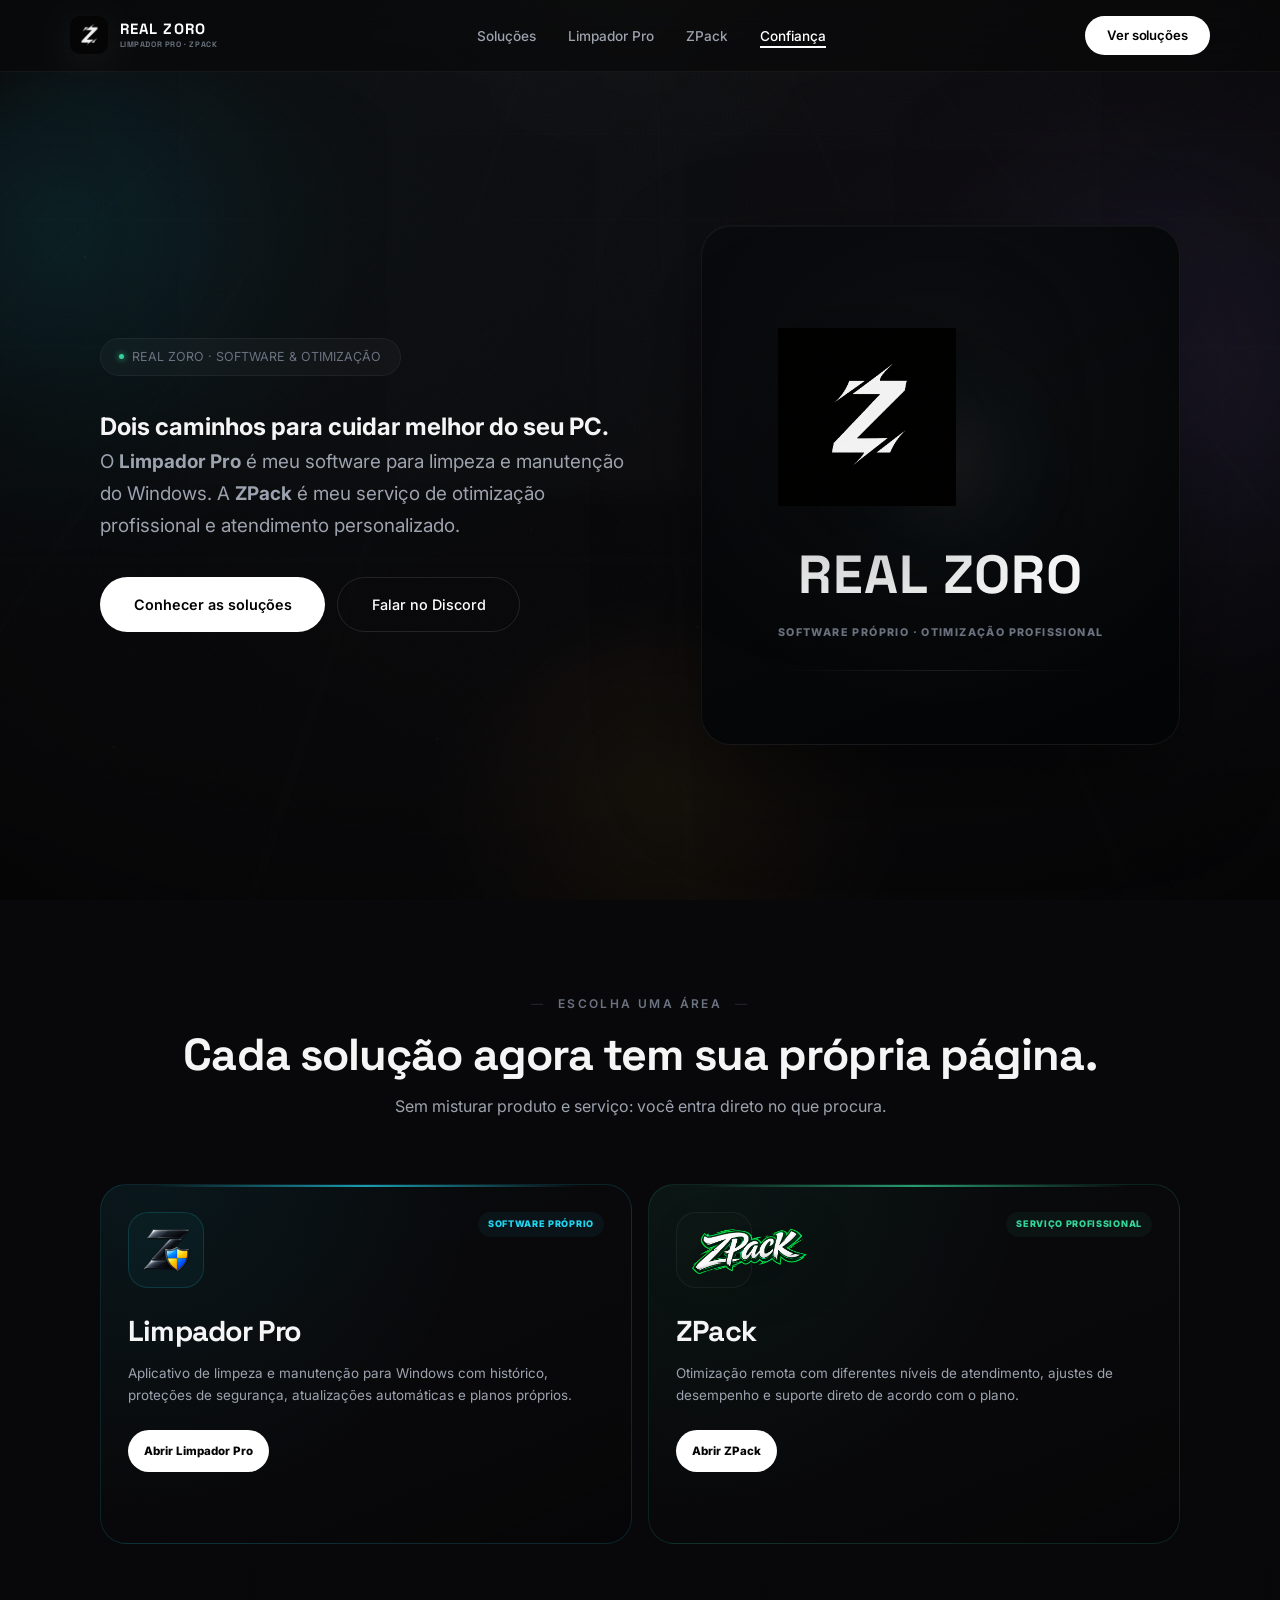
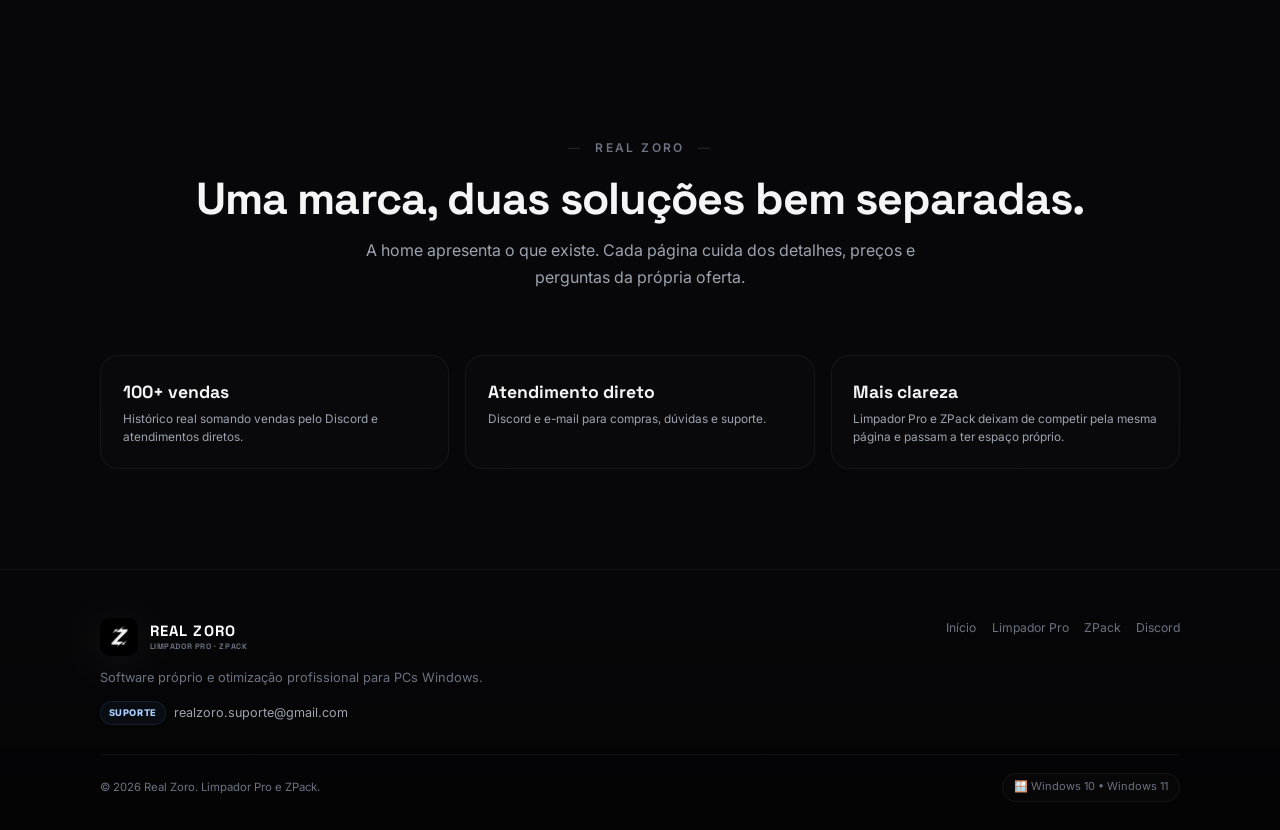
==== index.html @ 4d69dc72 "Add files via upload" ====
<!DOCTYPE html><html lang="pt-BR"><head>
<meta charset="UTF-8"><meta name="viewport" content="width=device-width,initial-scale=1.0">
<title>Real Zoro — Limpador Pro e ZPack</title>
<meta name="description" content="Real Zoro: software próprio com o Limpador Pro e otimização profissional com a ZPack.">
<meta name="theme-color" content="#080808"><meta name="color-scheme" content="dark">
<meta property="og:title" content="Real Zoro — Limpador Pro e ZPack"><meta property="og:description" content="Real Zoro: software próprio com o Limpador Pro e otimização profissional com a ZPack."><meta property="og:type" content="website"><meta property="og:locale" content="pt_BR"><meta property="og:site_name" content="Real Zoro"><meta property="og:image" content="assets/LogoZ.png">
<meta name="twitter:card" content="summary_large_image"><meta name="twitter:title" content="Real Zoro — Limpador Pro e ZPack"><meta name="twitter:description" content="Real Zoro: software próprio com o Limpador Pro e otimização profissional com a ZPack."><meta name="twitter:image" content="assets/LogoZ.png">
<meta name="robots" content="index,follow,max-image-preview:large"><link rel="icon" href="assets/LogoZ.png" type="image/png">
<link rel="preconnect" href="https://fonts.googleapis.com"><link rel="preconnect" href="https://fonts.gstatic.com" crossorigin><link rel="stylesheet" href="https://fonts.googleapis.com/css2?family=Inter:wght@400;500;600;700;800&family=Space+Grotesk:wght@500;600;700&display=swap">
<link rel="stylesheet" href="assets/style.css">
<script type="application/ld+json">{"@context": "https://schema.org", "@type": "WebSite", "name": "Real Zoro", "description": "Site oficial do Real Zoro com Limpador Pro e ZPack.", "inLanguage": "pt-BR"}</script>
</head><body><canvas id="particles" aria-hidden="true"></canvas><div class="site-bg" aria-hidden="true"><div class="bg-orb orb-1"></div><div class="bg-orb orb-2"></div><div class="bg-orb orb-3"></div><div class="bg-grid"></div><div class="bg-beam"></div><div class="bg-noise"></div><div class="bg-vignette"></div></div><nav class="nav" aria-label="Navegação principal"><div class="nav-inner"><a href="#inicio" class="logo realzoro-logo" aria-label="Real Zoro"><img src="assets/LogoZ.png" alt="" class="brand-logo-small" width="38" height="38"><span class="realzoro-name"><strong>REAL ZORO</strong><small>Limpador Pro · ZPack</small></span></a><ul class="nav-links" id="navLinks"><li><a href="#solucoes">Soluções</a></li><li><a href="limpador-pro/">Limpador Pro</a></li><li><a href="zpack/">ZPack</a></li><li><a href="#confianca">Confiança</a></li></ul><a href="#solucoes" class="nav-cta">Ver soluções</a><button class="mobile-toggle" id="mobileToggle" type="button" aria-expanded="false" aria-controls="navLinks" aria-label="Abrir menu">☰</button></div></nav><main class="page-main">
<section id="inicio" class="home-hero"><div class="wrap" style="width:100%"><div class="home-hero-grid"><div><div class="hero-pill"><span class="dot"></span>REAL ZORO · SOFTWARE & OTIMIZAÇÃO</div><h1>Dois caminhos para cuidar melhor do seu <span>PC.</span></h1><p class="hero-lead">O <strong>Limpador Pro</strong> é meu software para limpeza e manutenção do Windows. A <strong>ZPack</strong> é meu serviço de otimização profissional e atendimento personalizado.</p><div class="hero-actions"><a href="#solucoes" class="btn-main">Conhecer as soluções</a><a href="https://discord.gg/urYvqz3s69" target="_blank" rel="noopener noreferrer" class="btn-ghost">Falar no Discord</a></div></div><div class="home-brand-visual"><div><img src="assets/LogoZ.png" alt="Logo oficial Real Zoro" class="home-brand-logo"><div class="home-brand-name">REAL ZORO</div><div class="home-brand-sub">Software próprio · otimização profissional</div></div></div></div></div></section>
<section id="solucoes" class="home-solutions"><div class="wrap"><div class="sec-head reveal"><span class="sec-label">Escolha uma área</span><h2 class="sec-title">Cada solução agora tem sua própria página.</h2><p class="sec-desc">Sem misturar produto e serviço: você entra direto no que procura.</p></div><div class="home-solutions-grid"><article class="home-solution reveal d1"><div class="home-solution-head"><div class="home-solution-icon"><img src="assets/LimpadorIcon.png" alt="Ícone do Limpador Pro"></div><span class="solution-badge">Software próprio</span></div><h2>Limpador Pro</h2><p>Aplicativo de limpeza e manutenção para Windows com histórico, proteções de segurança, atualizações automáticas e planos próprios.</p><div class="solution-actions"><a class="solution-link" href="limpador-pro/">Abrir Limpador Pro</a></div></article><article class="home-solution zpack reveal d2"><div class="home-solution-head"><div class="home-solution-icon"><img src="assets/ZPackLogo.png" alt="Logo ZPack" class="home-solution-logo"></div><span class="solution-badge">Serviço profissional</span></div><h2>ZPack</h2><p>Otimização remota com diferentes níveis de atendimento, ajustes de desempenho e suporte direto de acordo com o plano.</p><div class="solution-actions"><a class="solution-link" href="zpack/">Abrir ZPack</a></div></article></div></div></section>
<section id="confianca" class="home-trust"><div class="wrap"><div class="sec-head reveal"><span class="sec-label">Real Zoro</span><h2 class="sec-title">Uma marca, duas soluções bem separadas.</h2><p class="sec-desc">A home apresenta o que existe. Cada página cuida dos detalhes, preços e perguntas da própria oferta.</p></div><div class="home-trust-grid"><article class="home-trust-card reveal d1"><strong>100+ vendas</strong><p>Histórico real somando vendas pelo Discord e atendimentos diretos.</p></article><article class="home-trust-card reveal d2"><strong>Atendimento direto</strong><p>Discord e e-mail para compras, dúvidas e suporte.</p></article><article class="home-trust-card reveal d3"><strong>Mais clareza</strong><p>Limpador Pro e ZPack deixam de competir pela mesma página e passam a ter espaço próprio.</p></article></div></div></section>
</main><footer class="footer page-footer"><div class="foot-inner"><div class="foot-brand"><a href="#inicio" class="logo realzoro-logo"><img src="assets/LogoZ.png" alt="" class="brand-logo-small" width="38" height="38"><span class="realzoro-name"><strong>REAL ZORO</strong><small>Limpador Pro · ZPack</small></span></a><p>Software próprio e otimização profissional para PCs Windows.</p><a href="mailto:realzoro.suporte@gmail.com" class="foot-email"><span class="foot-email-label">Suporte</span><span>realzoro.suporte@gmail.com</span></a></div><nav class="foot-nav" aria-label="Links do rodapé"><a href="#inicio">Início</a><a href="limpador-pro/">Limpador Pro</a><a href="zpack/">ZPack</a><a href="https://discord.gg/urYvqz3s69" target="_blank" rel="noopener noreferrer">Discord</a></nav></div><div class="foot-bottom"><p>© 2026 Real Zoro. Limpador Pro e ZPack.</p><span class="os-tag">🪟 Windows 10 • Windows 11</span></div></footer><div class="mobile-buybar page-cta"><div class="mobile-buybar-copy"><strong>REAL ZORO</strong><span>Limpador Pro ou ZPack</span></div><a href="#solucoes">Ver soluções</a></div><div class="lightbox" id="lightbox" role="dialog" aria-modal="true" aria-label="Visualização ampliada da imagem"><div class="lightbox-inner"><button class="lightbox-close" id="lightboxClose" type="button" aria-label="Fechar imagem ampliada">×</button><img id="lightboxImage" alt=""></div></div><script src="assets/script.js"></script></body></html>
---- assets/style.css ----
:root {
            --bg:#080808;
            --bg-elevated:#0d0d0d;
            --bg-card:rgba(255,255,255,.015);
            --text:#f5f5f5;
            --text-secondary:#9ca3af;
            --text-muted:#6b7280;
            --border:rgba(255,255,255,.05);
            --border-hover:rgba(255,255,255,.11);
            --white:#fff;
            --black:#000;

            --cyan:#22d3ee; --cyan-rgb:34,211,238; --cyan-glow:rgba(34,211,238,.08);
            --violet:#a78bfa; --violet-rgb:167,139,250; --violet-glow:rgba(167,139,250,.08);
            --amber:#fbbf24; --amber-rgb:251,191,36; --amber-glow:rgba(251,191,36,.08);
            --rose:#fb7185; --rose-rgb:251,113,133; --rose-glow:rgba(251,113,133,.08);
            --emerald:#34d399; --emerald-rgb:52,211,153; --emerald-glow:rgba(52,211,153,.08);
            --blue:#60a5fa; --blue-rgb:96,165,250; --blue-glow:rgba(96,165,250,.08);
            --orange:#fb923c; --orange-rgb:251,146,60; --orange-glow:rgba(251,146,60,.08);
            --teal:#2dd4bf; --teal-rgb:45,212,191; --teal-glow:rgba(45,212,191,.08);

            --radius-sm:14px;
            --radius-md:20px;
            --radius-lg:28px;
            --ease:cubic-bezier(.22,1,.36,1);
            --ease-bounce:cubic-bezier(.34,1.56,.64,1);
        }

        *{margin:0;padding:0;box-sizing:border-box}
        html{scroll-behavior:smooth;scroll-padding-top:90px}
        body{
            font-family:'Inter',-apple-system,BlinkMacSystemFont,'Segoe UI',sans-serif;
            background:
                radial-gradient(1000px 620px at 8% 8%,rgba(34,211,238,.032),transparent 72%),
                radial-gradient(900px 620px at 93% 14%,rgba(167,139,250,.034),transparent 74%),
                linear-gradient(180deg,#09090b 0%,#070709 100%);
            color:var(--text);
            overflow-x:hidden;
            line-height:1.6;
            -webkit-font-smoothing:antialiased;
            -moz-osx-font-smoothing:grayscale;
        }

        a{color:inherit}
        img{max-width:100%}
        button,a{-webkit-tap-highlight-color:transparent}
        ::selection{background:rgba(167,139,250,.25);color:#fff}
        :focus-visible{outline:2px solid var(--cyan);outline-offset:3px}


        .site-bg{
            position:fixed;inset:0;z-index:0;pointer-events:none;
            overflow:hidden;
        }
        .site-bg::before{
            content:'';
            position:absolute;inset:0;
            background:
                radial-gradient(60% 80% at 50% 0%,rgba(255,255,255,.015),transparent 62%),
                linear-gradient(180deg,rgba(255,255,255,.012),transparent 18%,transparent 82%,rgba(0,0,0,.18));
            opacity:.9;
        }
        .bg-orb{
            position:absolute;border-radius:50%;
            filter:blur(22px);
            opacity:.55;
            will-change:transform,opacity;
        }
        .bg-orb.orb-1{
            width:520px;height:520px;left:-120px;top:6vh;
            background:radial-gradient(circle at 35% 35%,rgba(34,211,238,.18),rgba(34,211,238,.05) 42%,transparent 70%);
            animation:bgFloatOne 18s ease-in-out infinite alternate;
        }
        .bg-orb.orb-2{
            width:620px;height:620px;right:-180px;top:8vh;
            background:radial-gradient(circle at 52% 48%,rgba(167,139,250,.19),rgba(167,139,250,.05) 44%,transparent 72%);
            animation:bgFloatTwo 22s ease-in-out infinite alternate;
        }
        .bg-orb.orb-3{
            width:460px;height:460px;left:34%;bottom:-180px;
            background:radial-gradient(circle at 50% 40%,rgba(251,191,36,.12),rgba(251,146,60,.045) 45%,transparent 70%);
            animation:bgFloatThree 24s ease-in-out infinite alternate;
        }
        .bg-grid{
            position:absolute;inset:0;
            background:
                linear-gradient(rgba(255,255,255,.024) 1px, transparent 1px),
                linear-gradient(90deg, rgba(255,255,255,.024) 1px, transparent 1px);
            background-size:72px 72px;
            mask-image:radial-gradient(circle at 50% 28%,rgba(0,0,0,.85),transparent 82%);
            -webkit-mask-image:radial-gradient(circle at 50% 28%,rgba(0,0,0,.85),transparent 82%);
            opacity:.14;
            transform:perspective(900px) rotateX(72deg) scale(1.5) translateY(-10%);
            transform-origin:top center;
        }
        .bg-beam{
            position:absolute;inset:-10% -15% auto;
            height:65vh;
            background:
                radial-gradient(45% 65% at 50% 0%,rgba(255,255,255,.022),transparent 68%),
                linear-gradient(90deg,transparent,rgba(255,255,255,.03),transparent);
            opacity:.55;
            filter:blur(10px);
            animation:bgBeamShift 18s ease-in-out infinite alternate;
        }
        .bg-noise{
            position:absolute;inset:0;opacity:.045;
            background-image:url("data:image/svg+xml,%3Csvg xmlns='http://www.w3.org/2000/svg' width='140' height='140' viewBox='0 0 140 140'%3E%3Cfilter id='n'%3E%3CfeTurbulence type='fractalNoise' baseFrequency='.85' numOctaves='2' stitchTiles='stitch'/%3E%3C/filter%3E%3Crect width='140' height='140' filter='url(%23n)' opacity='.65'/%3E%3C/svg%3E");
            mix-blend-mode:soft-light;
        }
        .bg-vignette{
            position:absolute;inset:0;
            background:
                radial-gradient(circle at 50% 22%, transparent 0%, transparent 48%, rgba(0,0,0,.14) 82%, rgba(0,0,0,.32) 100%),
                linear-gradient(180deg,rgba(0,0,0,.02),rgba(0,0,0,.08));
        }

        @keyframes bgFloatOne{
            0%{transform:translate3d(0,0,0) scale(1)}
            100%{transform:translate3d(70px,40px,0) scale(1.08)}
        }
        @keyframes bgFloatTwo{
            0%{transform:translate3d(0,0,0) scale(1)}
            100%{transform:translate3d(-80px,55px,0) scale(1.1)}
        }
        @keyframes bgFloatThree{
            0%{transform:translate3d(0,0,0) scale(1)}
            100%{transform:translate3d(-35px,-60px,0) scale(1.08)}
        }
        @keyframes bgBeamShift{
            0%{transform:translateX(-2%) translateY(0) scale(1)}
            100%{transform:translateX(2%) translateY(1.5%) scale(1.04)}
        }

        #particles{
            position:fixed;inset:0;z-index:0;
            pointer-events:none;opacity:.35;
            contain:strict;
        }

        .skip-link{
            position:fixed;top:-100px;left:16px;z-index:9999;
            background:#fff;color:#000;padding:.6rem 1rem;border-radius:10px;
        }
        .skip-link:focus{top:16px}

        /* NAV — visual do site original */
        .nav{
            position:fixed;top:0;left:0;right:0;z-index:1000;
            padding:1rem 2rem;
            background:rgba(8,8,8,.65);
            backdrop-filter:blur(20px) saturate(1.3);
            border-bottom:1px solid var(--border);
            transition:all .5s var(--ease);
        }
        .nav.scrolled{
            background:rgba(8,8,8,.92);
            padding:.75rem 2rem;
            border-bottom-color:var(--border-hover);
            box-shadow:0 12px 32px rgba(0,0,0,.22);
        }
        .nav-inner{
            max-width:1140px;margin:0 auto;
            display:flex;justify-content:space-between;align-items:center;gap:1.5rem;
        }
        .logo{
            font-family:'Space Grotesk',sans-serif;
            font-size:1.3rem;font-weight:700;
            color:var(--white);text-decoration:none;
            display:flex;align-items:center;gap:.5rem;
            letter-spacing:-.02em;white-space:nowrap;
        }
        .logo-mark{
            width:32px;height:32px;
            background:linear-gradient(135deg,#fff,#9ca3af);
            border-radius:9px;
            display:flex;align-items:center;justify-content:center;
            font-size:1rem;
            transition:transform .5s var(--ease),box-shadow .5s var(--ease);
        }
        .logo:hover .logo-mark{
            transform:rotate(-6deg) scale(1.05);
            box-shadow:0 8px 24px rgba(255,255,255,.08);
        }
        .nav-links{
            display:flex;gap:2rem;list-style:none;align-items:center;
        }
        .nav-links a{
            color:var(--text-secondary);text-decoration:none;
            font-size:.85rem;font-weight:500;
            transition:color .4s var(--ease);
            position:relative;
        }
        .nav-links a::after{
            content:'';position:absolute;bottom:-4px;left:50%;
            width:0;height:1.5px;background:var(--white);
            transition:all .4s var(--ease);transform:translateX(-50%);
        }
        .nav-links a:hover,.nav-links a.active{color:var(--white)}
        .nav-links a:hover::after,.nav-links a.active::after{width:100%}
        .nav-cta{
            background:var(--white);color:var(--black);
            padding:.55rem 1.4rem;border-radius:50px;
            font-weight:600;font-size:.82rem;
            text-decoration:none;transition:all .4s var(--ease);
            border:none;cursor:pointer;letter-spacing:-.01em;
            white-space:nowrap;
        }
        .nav-cta:hover{
            background:var(--text-secondary);
            transform:translateY(-2px);
            box-shadow:0 8px 24px rgba(255,255,255,.08);
        }
        .mobile-toggle{
            display:none;background:none;border:none;
            color:var(--white);font-size:1.3rem;cursor:pointer;
            width:40px;height:40px;border-radius:9px;
        }

        main{position:relative;z-index:2}
        section{position:relative;padding:100px 2rem}
        .wrap{max-width:1080px;margin:0 auto}

        /* HERO — mantém a estrutura da versão nova */
        .hero{
            min-height:100vh;
            display:flex;align-items:center;
            padding:135px 2rem 90px;
            overflow:hidden;
        }
        .hero::before{
            content:'';position:absolute;top:34%;left:17%;
            transform:translate(-50%,-50%);
            width:640px;height:640px;
            background:radial-gradient(circle,rgba(255,255,255,.025),transparent 62%);
            animation:breathe 10s ease-in-out infinite;
            pointer-events:none;
        }
        .hero::after{
            content:'';position:absolute;right:-180px;top:18%;
            width:560px;height:560px;border-radius:50%;
            background:radial-gradient(circle,rgba(167,139,250,.04),rgba(34,211,238,.018) 38%,transparent 70%);
            animation:floatOrb 13s ease-in-out infinite alternate;
            pointer-events:none;
        }
        @keyframes breathe{
            0%,100%{transform:translate(-50%,-50%) scale(1);opacity:.4}
            50%{transform:translate(-50%,-50%) scale(1.18);opacity:.72}
        }
        @keyframes floatOrb{to{transform:translate(-35px,28px) scale(1.08)}}

        .hero-grid{
            display:grid;grid-template-columns:minmax(0,1.05fr) minmax(420px,.95fr);
            gap:64px;align-items:center;
        }
        .hero-copy{position:relative;z-index:2}
        .hero-pill{
            display:inline-flex;align-items:center;gap:.5rem;
            background:rgba(255,255,255,.03);
            border:1px solid var(--border);
            padding:.5rem 1.15rem;border-radius:50px;
            font-size:.78rem;color:var(--text-muted);
            margin-bottom:2rem;backdrop-filter:blur(10px);
            animation:fadeUp .6s var(--ease) both;
        }
        .hero-pill .dot{
            width:5px;height:5px;background:var(--emerald);border-radius:50%;
            animation:pulse 3s ease-in-out infinite;
            box-shadow:0 0 6px var(--emerald);
        }
        @keyframes pulse{
            0%,100%{opacity:1;transform:scale(1)}
            50%{opacity:.35;transform:scale(1.55)}
        }
        .hero h1{
            font-family:'Space Grotesk',sans-serif;
            font-size:clamp(3rem,6.5vw,5.25rem);
            font-weight:700;line-height:1.04;
            letter-spacing:-.045em;margin-bottom:1.3rem;
            animation:fadeUp .6s var(--ease) .05s both;
        }
        .hero h1 span{
            background:linear-gradient(180deg,#fff 0%,#a1a1aa 100%);
            -webkit-background-clip:text;background-clip:text;color:transparent;
        }
        .hero-lead{
            font-size:clamp(1rem,2vw,1.18rem);
            color:var(--text-secondary);max-width:560px;
            margin:0 0 2.15rem;font-weight:400;line-height:1.7;
            animation:fadeUp .6s var(--ease) .1s both;
        }
        .hero-actions{
            display:flex;gap:.75rem;flex-wrap:wrap;
            animation:fadeUp .6s var(--ease) .15s both;
        }
        .btn-main,.btn-ghost{
            padding:.95rem 2.1rem;border-radius:50px;
            font-size:.9rem;text-decoration:none;
            display:inline-flex;align-items:center;justify-content:center;gap:.45rem;
            transition:all .5s var(--ease);position:relative;overflow:hidden;
        }
        .btn-main{
            background:var(--white);color:var(--black);font-weight:600;border:none;
        }
        .btn-main::before{
            content:'';position:absolute;top:0;left:-100%;
            width:100%;height:100%;
            background:linear-gradient(90deg,transparent,rgba(0,0,0,.06),transparent);
            transition:.7s var(--ease);
        }
        .btn-main:hover::before{left:100%}
        .btn-main:hover{
            transform:translateY(-3px) scale(1.02);
            box-shadow:0 12px 36px rgba(255,255,255,.12);
        }
        .btn-ghost{
            background:transparent;color:var(--white);
            font-weight:500;border:1px solid var(--border-hover);
        }
        .btn-ghost:hover{
            border-color:rgba(255,255,255,.25);
            background:rgba(255,255,255,.03);
            transform:translateY(-3px) scale(1.02);
        }

        .app-preview{
            position:relative;padding:12px;
            border:1px solid var(--border-hover);
            border-radius:24px;
            background:linear-gradient(180deg,rgba(255,255,255,.04),rgba(255,255,255,.012));
            box-shadow:0 28px 80px rgba(0,0,0,.36);
            overflow:hidden;
            --mx:50%;--my:50%;
            transition:transform .5s var(--ease),box-shadow .5s var(--ease),border-color .4s var(--ease);
        }
        .app-preview::before{
            content:'';position:absolute;inset:0;
            background:radial-gradient(420px circle at var(--mx) var(--my),rgba(255,255,255,.085),transparent 48%);
            opacity:0;transition:opacity .35s var(--ease);pointer-events:none;z-index:2;
        }
        .app-preview:hover{
            transform:translateY(-6px) scale(1.008);
            border-color:rgba(255,255,255,.18);
            box-shadow:0 36px 94px rgba(0,0,0,.48),0 0 46px rgba(167,139,250,.045);
        }
        .app-preview:hover::before{opacity:1}
        .app-preview img{
            display:block;width:100%;border-radius:16px;
            border:1px solid rgba(255,255,255,.055);
            transition:transform .8s var(--ease);
        }
        .app-preview:hover img{transform:scale(1.012)}
        .preview-caption{
            display:flex;justify-content:space-between;gap:1rem;
            padding:.8rem .35rem .15rem;
            color:var(--text-muted);font-size:.76rem;
        }
        .preview-caption strong{color:var(--text-secondary)}

        .hero-launcher{
            padding:12px;
        }
        .launcher-stage{
            position:relative;
            min-height:510px;
            display:grid;
            place-items:center;
            overflow:hidden;
            border-radius:18px;
            border:1px solid rgba(255,255,255,.05);
            background:
                radial-gradient(520px circle at 50% 46%,rgba(255,255,255,.025),transparent 58%),
                linear-gradient(180deg,#08090b 0%,#050608 55%,#030405 100%);
            box-shadow:
                inset 0 1px 0 rgba(255,255,255,.025),
                inset 0 -28px 80px rgba(0,0,0,.22);
        }
        .launcher-stage::before{
            content:'';
            position:absolute;
            inset:9%;
            border-radius:32px;
            background:radial-gradient(ellipse at center,rgba(255,255,255,.018),transparent 68%);
            filter:blur(8px);
            opacity:.75;
            pointer-events:none;
        }
        .launcher-stage::after{
            content:'';
            position:absolute;
            left:16%;right:16%;bottom:12%;
            height:1px;
            background:linear-gradient(90deg,transparent,rgba(255,255,255,.06),transparent);
            opacity:.7;
            pointer-events:none;
        }
        .launcher-windowbar{
            display:none;
        }
        .hero-shortcut{
            position:relative;z-index:2;
            display:flex;flex-direction:column;align-items:center;
            margin-top:0;
            padding:1.55rem 1.8rem 1.25rem;
            min-width:230px;
            border-radius:24px;
            border:1px solid rgba(255,255,255,.065);
            background:
                linear-gradient(180deg,rgba(255,255,255,.022),rgba(255,255,255,.008));
            box-shadow:
                0 24px 58px rgba(0,0,0,.34),
                inset 0 1px 0 rgba(255,255,255,.025);
            backdrop-filter:blur(10px);
            transition:transform .45s var(--ease),border-color .35s var(--ease),box-shadow .45s var(--ease);
        }
        .hero-shortcut:hover{
            transform:translateY(-5px);
            border-color:rgba(255,255,255,.11);
            box-shadow:
                0 30px 70px rgba(0,0,0,.42),
                inset 0 1px 0 rgba(255,255,255,.035);
        }
        .hero-icon-shell{
            width:148px;height:148px;
            display:grid;place-items:center;
            margin-bottom:1.05rem;
            border-radius:32px;
            background:transparent;
            border:none;
            box-shadow:none;
        }
        .hero-icon-shell img{
            width:124px;height:124px;
            object-fit:contain;
            border:0;
            background:transparent;
            filter:drop-shadow(0 14px 24px rgba(0,0,0,.42));
            transform:none !important;
        }
        .hero-shortcut strong{
            font-family:'Space Grotesk',sans-serif;
            font-size:1.12rem;
            letter-spacing:-.01em;
        }
        .hero-shortcut small{
            display:none;
        }
        .launcher-status{
            display:none;
        }
        .launcher-status-dot{
            display:none;
        }

        .stats{
            display:grid;grid-template-columns:repeat(4,1fr);
            gap:1px;margin-top:3.5rem;
            border:1px solid var(--border);border-radius:18px;overflow:hidden;
            background:var(--border);
        }
        .stat{
            background:rgba(13,13,13,.97);padding:1.35rem;
            position:relative;overflow:hidden;
            transition:background .35s var(--ease),transform .35s var(--ease);
        }
        .stat::before{
            content:'';position:absolute;top:0;left:15%;right:15%;height:1.5px;
            background:linear-gradient(90deg,transparent,var(--stat-color),transparent);
            opacity:.5;transform:scaleX(.55);transition:all .45s var(--ease);
        }
        .stat:nth-child(1){--stat-color:var(--cyan)}
        .stat:nth-child(2){--stat-color:var(--violet)}
        .stat:nth-child(3){--stat-color:var(--emerald)}
        .stat:nth-child(4){--stat-color:var(--amber)}
        .stat:hover{background:#121212;transform:translateY(-2px)}
        .stat:hover::before{opacity:1;transform:scaleX(1)}
        .stat strong{display:block;font-size:1rem;font-weight:600}
        .stat span{color:var(--text-muted);font-size:.76rem}

        /* CABEÇALHOS DE SEÇÃO — visual do original */
        .sec-head{text-align:center;margin-bottom:4rem}
        .sec-label{
            display:inline-block;color:var(--text-muted);
            font-size:.75rem;font-weight:600;
            letter-spacing:.2em;text-transform:uppercase;
            margin-bottom:1rem;
        }
        .sec-label::before,.sec-label::after{
            content:'—';margin:0 .8rem;opacity:.25;
        }
        .sec-title{
            font-family:'Space Grotesk',sans-serif;
            font-size:clamp(1.9rem,3.5vw,2.8rem);
            font-weight:700;color:var(--text);
            margin-bottom:.75rem;letter-spacing:-.02em;line-height:1.15;
        }
        .sec-desc{
            color:var(--text-secondary);font-size:1rem;
            max-width:620px;margin:0 auto;line-height:1.7;
        }


        /* REAL ZORO — identidade principal do site */
        .realzoro-logo{
            gap:.72rem;
        }
        .brand-logo-small{
            width:38px;height:38px;flex:0 0 38px;
            object-fit:cover;
            border-radius:10px;
            mix-blend-mode:screen;
            filter:drop-shadow(0 8px 18px rgba(255,255,255,.055));
            transition:transform .4s var(--ease),filter .4s var(--ease);
        }
        .realzoro-logo:hover .brand-logo-small{
            transform:scale(1.06) rotate(-2deg);
            filter:drop-shadow(0 10px 24px rgba(255,255,255,.10));
        }
        .realzoro-name{
            display:flex;flex-direction:column;line-height:1;
        }
        .realzoro-name strong{
            font-family:'Space Grotesk',sans-serif;
            font-size:.93rem;letter-spacing:.08em;
        }
        .realzoro-name small{
            margin-top:.25rem;
            color:var(--text-muted);
            font-size:.49rem;font-weight:700;letter-spacing:.075em;text-transform:uppercase;
        }

        .brand-showcase{
            position:relative;
            min-height:510px;
            display:grid;place-items:center;
            overflow:hidden;
            border:1px solid rgba(255,255,255,.06);
            border-radius:28px;
            background:
                radial-gradient(420px circle at 50% 36%,rgba(255,255,255,.035),transparent 62%),
                radial-gradient(260px circle at 20% 82%,rgba(251,113,133,.035),transparent 70%),
                radial-gradient(260px circle at 82% 78%,rgba(52,211,153,.032),transparent 70%),
                linear-gradient(155deg,#0a0b0e,#040506 70%);
            box-shadow:0 34px 90px rgba(0,0,0,.38),inset 0 1px 0 rgba(255,255,255,.035);
        }
        .brand-showcase::before{
            content:'';
            position:absolute;inset:0;pointer-events:none;
            background:
                linear-gradient(115deg,transparent 0 35%,rgba(255,255,255,.018) 50%,transparent 65%);
            opacity:.65;
        }
        .brand-showcase::after{
            content:'';
            position:absolute;left:14%;right:14%;bottom:13%;height:1px;
            background:linear-gradient(90deg,transparent,rgba(255,255,255,.08),transparent);
        }
        .brand-lockup{
            position:relative;z-index:1;
            display:flex;flex-direction:column;align-items:center;
            text-align:center;
        }
        .brand-logo-hero{
            width:150px;height:150px;
            object-fit:cover;
            margin-bottom:1.2rem;
            border-radius:28px;
            mix-blend-mode:screen;
            filter:
                drop-shadow(0 22px 46px rgba(0,0,0,.45))
                drop-shadow(0 0 24px rgba(255,255,255,.055));
            transition:transform .55s var(--ease),filter .55s var(--ease);
        }
        .brand-lockup:hover .brand-logo-hero{
            transform:translateY(-4px) scale(1.025);
            filter:
                drop-shadow(0 28px 58px rgba(0,0,0,.50))
                drop-shadow(0 0 34px rgba(255,255,255,.085));
        }
        .brand-wordmark{
            font-family:'Space Grotesk',sans-serif;
            font-size:clamp(1.8rem,4vw,2.75rem);
            font-weight:800;letter-spacing:.02em;
        }
        .brand-wordmark span{
            color:#fff;
        }
        .brand-wordmark strong{
            margin-left:.25rem;
            background:linear-gradient(135deg,#fff,#f3f4f6 40%,#fb7185 100%);
            -webkit-background-clip:text;background-clip:text;color:transparent;
        }
        .brand-subline{
            margin-top:.5rem;
            color:var(--text-muted);
            font-size:.69rem;font-weight:700;letter-spacing:.13em;text-transform:uppercase;
        }
        .brand-mini-offers{
            display:flex;gap:.55rem;flex-wrap:wrap;justify-content:center;
            margin-top:1.2rem;
        }
        .brand-mini-offers span{
            padding:.34rem .62rem;border-radius:999px;
            border:1px solid var(--border);
            background:rgba(255,255,255,.015);
            color:var(--text-secondary);
            font-size:.62rem;font-weight:700;
        }

        /* Duas frentes da marca */
        .sec-solutions{
            padding-top:80px;
            background:
                radial-gradient(740px 380px at 14% 44%,rgba(34,211,238,.025),transparent 72%),
                radial-gradient(740px 380px at 88% 44%,rgba(251,113,133,.022),transparent 72%);
        }
        .solutions-grid{
            display:grid;grid-template-columns:repeat(2,minmax(0,1fr));gap:1rem;
        }
        .solution-card{
            --sol:var(--cyan);--sol-rgb:var(--cyan-rgb);
            position:relative;overflow:hidden;isolation:isolate;
            min-height:340px;
            padding:1.7rem;
            border-radius:26px;
            border:1px solid rgba(var(--sol-rgb),.14);
            background:
                radial-gradient(520px circle at 12% 0%,rgba(var(--sol-rgb),.07),transparent 62%),
                linear-gradient(155deg,rgba(var(--sol-rgb),.025),rgba(255,255,255,.008) 46%,rgba(0,0,0,.18));
            transition:transform .5s var(--ease),border-color .4s var(--ease),box-shadow .5s var(--ease);
        }
        .solution-card.service{--sol:var(--rose);--sol-rgb:var(--rose-rgb)}
        .solution-card::before{
            content:'';position:absolute;left:10%;right:10%;top:0;height:2px;
            background:linear-gradient(90deg,transparent,var(--sol),transparent);opacity:.7;
        }
        .solution-card:hover{
            transform:translateY(-7px);
            border-color:rgba(var(--sol-rgb),.27);
            box-shadow:0 28px 66px rgba(0,0,0,.34),0 0 38px rgba(var(--sol-rgb),.055);
        }
        .solution-top{
            display:flex;align-items:flex-start;justify-content:space-between;gap:1rem;
            margin-bottom:1.35rem;
        }
        .solution-icon{
            width:68px;height:68px;display:grid;place-items:center;
            border-radius:18px;
            border:1px solid rgba(var(--sol-rgb),.17);
            background:rgba(var(--sol-rgb),.055);
            box-shadow:inset 0 1px 0 rgba(255,255,255,.035);
        }
        .solution-icon img{width:48px;height:48px;object-fit:contain}
        .zpack-mini-mark{
            font-family:'Space Grotesk',sans-serif;
            font-size:1.6rem;font-weight:900;font-style:italic;
            color:var(--sol);
            transform:skew(-7deg);
        }
        .solution-badge{
            padding:.31rem .62rem;border-radius:999px;
            color:var(--sol);background:rgba(var(--sol-rgb),.055);
            border:1px solid rgba(var(--sol-rgb),.14);
            font-size:.57rem;font-weight:850;letter-spacing:.075em;text-transform:uppercase;
        }
        .solution-card h3{
            font-family:'Space Grotesk',sans-serif;
            font-size:1.55rem;letter-spacing:-.03em;
            margin-bottom:.45rem;
        }
        .solution-card p{
            color:var(--text-secondary);font-size:.82rem;line-height:1.62;
            max-width:520px;
        }
        .solution-points{
            list-style:none;display:grid;grid-template-columns:repeat(2,minmax(0,1fr));
            gap:.48rem;margin:1.2rem 0 1.35rem;
        }
        .solution-points li{
            position:relative;padding:.62rem .65rem .62rem 1.45rem;
            border-radius:11px;border:1px solid rgba(255,255,255,.04);
            background:rgba(255,255,255,.01);
            color:var(--text-secondary);font-size:.69rem;line-height:1.4;
        }
        .solution-points li::before{
            content:'';
            position:absolute;left:.62rem;top:.88rem;
            width:5px;height:5px;border-radius:50%;
            background:var(--sol);box-shadow:0 0 9px rgba(var(--sol-rgb),.32);
        }
        .solution-actions{display:flex;gap:.6rem;flex-wrap:wrap;margin-top:auto}
        .solution-link{
            display:inline-flex;align-items:center;justify-content:center;
            padding:.72rem 1rem;border-radius:999px;text-decoration:none;
            font-size:.72rem;font-weight:800;
            color:#050506;background:#fff;
            transition:transform .3s var(--ease),box-shadow .3s var(--ease);
        }
        .solution-link:hover{transform:translateY(-2px);box-shadow:0 10px 26px rgba(255,255,255,.08)}
        .solution-link.ghost{
            color:var(--text);background:transparent;border:1px solid var(--border-hover);
        }

        /* Entrada da área do Limpador Pro */
        .product-entry{
            padding:70px 2rem 32px;
        }
        .product-entry-shell{
            position:relative;overflow:hidden;
            display:grid;grid-template-columns:auto 1fr auto;
            align-items:center;gap:1.2rem;
            padding:1.25rem 1.35rem;
            border-radius:22px;
            border:1px solid rgba(34,211,238,.12);
            background:
                radial-gradient(520px circle at 0 50%,rgba(34,211,238,.045),transparent 70%),
                linear-gradient(135deg,rgba(34,211,238,.018),rgba(255,255,255,.008));
            box-shadow:inset 0 1px 0 rgba(255,255,255,.02);
        }
        .product-entry-icon{
            width:64px;height:64px;display:grid;place-items:center;
            border-radius:17px;border:1px solid rgba(34,211,238,.13);
            background:rgba(34,211,238,.035);
        }
        .product-entry-icon img{width:46px;height:46px;object-fit:contain}
        .product-entry-copy small{
            display:block;margin-bottom:.12rem;
            color:var(--cyan);font-size:.56rem;font-weight:900;letter-spacing:.095em;text-transform:uppercase;
        }
        .product-entry-copy h2{
            font-family:'Space Grotesk',sans-serif;
            font-size:1.25rem;letter-spacing:-.025em;margin-bottom:.15rem;
        }
        .product-entry-copy p{
            color:var(--text-secondary);font-size:.75rem;line-height:1.55;margin:0;
        }
        .product-entry-meta{
            display:flex;align-items:center;gap:.42rem;flex-wrap:wrap;justify-content:flex-end;
        }
        .product-entry-meta span,.product-entry-meta a{
            padding:.36rem .58rem;border-radius:999px;
            color:var(--text-secondary);text-decoration:none;
            background:rgba(255,255,255,.014);border:1px solid var(--border);
            font-size:.6rem;font-weight:700;
        }
        .product-entry-meta a{color:#0a0a0a;background:#fff}

        /* ZPack — identidade da seção de otimização */
        .zpack-lockup{
            display:flex;align-items:center;justify-content:center;gap:.7rem;
            margin:-2rem auto 1.4rem;
        }
        .zpack-lockup-mark{
            width:48px;height:48px;display:grid;place-items:center;
            border-radius:14px;
            color:#fff;
            background:
                radial-gradient(circle at 30% 25%,rgba(255,255,255,.10),transparent 34%),
                linear-gradient(145deg,#1c1d20,#070809);
            border:1px solid rgba(255,255,255,.075);
            font-family:'Space Grotesk',sans-serif;font-size:1.18rem;font-weight:900;font-style:italic;
            box-shadow:0 14px 34px rgba(0,0,0,.28);
        }
        .zpack-lockup-copy{line-height:1.05;text-align:left}
        .zpack-lockup-copy strong{
            display:block;
            font-family:'Space Grotesk',sans-serif;
            font-size:1.16rem;letter-spacing:.035em;
        }
        .zpack-lockup-copy span{
            display:block;margin-top:.26rem;
            color:var(--text-muted);font-size:.55rem;font-weight:750;letter-spacing:.085em;text-transform:uppercase;
        }

        .solution-brand-logo{
            width:52px;height:52px;
            object-fit:cover;
            border-radius:12px;
            mix-blend-mode:screen;
            filter:drop-shadow(0 8px 18px rgba(255,255,255,.045));
        }

        .zpack-brand-logo{
            width:48px;height:48px;
            object-fit:cover;
            border-radius:12px;
            mix-blend-mode:screen;
            filter:drop-shadow(0 10px 22px rgba(255,255,255,.055));
        }

        .zpack-visual{
            --mx:50%;--my:50%;
            position:relative;overflow:hidden;
            display:grid;grid-template-columns:minmax(0,1.2fr) minmax(260px,.8fr);
            gap:0;
            margin:0 0 1.25rem;
            border-radius:24px;
            border:1px solid rgba(255,255,255,.075);
            background:
                radial-gradient(520px circle at var(--mx) var(--my),rgba(255,255,255,.045),transparent 62%),
                linear-gradient(145deg,#08090b,#030405);
            box-shadow:0 28px 70px rgba(0,0,0,.30),inset 0 1px 0 rgba(255,255,255,.025);
            transition:transform .45s var(--ease),border-color .35s var(--ease),box-shadow .45s var(--ease);
        }
        .zpack-visual:hover{
            transform:translateY(-5px);
            border-color:rgba(255,255,255,.12);
            box-shadow:0 34px 82px rgba(0,0,0,.38),0 0 42px rgba(255,255,255,.025);
        }
        .zpack-visual-media{
            position:relative;overflow:hidden;
            min-height:310px;
            background:#020203;
        }
        .zpack-visual-media::after{
            content:'';
            position:absolute;inset:0;pointer-events:none;
            background:
                linear-gradient(90deg,transparent 74%,rgba(3,4,5,.65)),
                linear-gradient(180deg,transparent 70%,rgba(0,0,0,.28));
        }
        .zpack-visual-media img{
            width:100%;height:100%;object-fit:cover;display:block;
            transition:transform .8s var(--ease),filter .8s var(--ease);
            filter:saturate(.82) contrast(1.05);
        }
        .zpack-visual:hover .zpack-visual-media img{
            transform:scale(1.025);
            filter:saturate(.92) contrast(1.08);
        }
        .zpack-visual-copy{
            position:relative;
            display:flex;flex-direction:column;justify-content:center;
            padding:1.8rem;
            background:
                radial-gradient(320px circle at 0 0,rgba(255,255,255,.025),transparent 64%),
                linear-gradient(145deg,rgba(255,255,255,.016),rgba(255,255,255,.004));
        }
        .zpack-visual-copy small{
            display:block;margin-bottom:.45rem;
            color:var(--rose);
            font-size:.58rem;font-weight:900;letter-spacing:.10em;text-transform:uppercase;
        }
        .zpack-visual-copy h3{
            font-family:'Space Grotesk',sans-serif;
            font-size:1.25rem;letter-spacing:-.025em;margin-bottom:.5rem;
        }
        .zpack-visual-copy p{
            color:var(--text-secondary);
            font-size:.76rem;line-height:1.62;margin:0 0 1rem;
        }
        .zpack-visual-tags{
            display:flex;flex-wrap:wrap;gap:.4rem;
        }
        .zpack-visual-tags span{
            padding:.3rem .52rem;border-radius:999px;
            border:1px solid rgba(255,255,255,.06);
            background:rgba(255,255,255,.012);
            color:var(--text-muted);font-size:.58rem;font-weight:700;
        }


        /* SCREENSHOTS */
        .screenshot-grid{
            display:grid;grid-template-columns:repeat(2,minmax(0,1fr));gap:1.5rem;
        }
        .screenshot-card{
            --mx:50%;--my:50%;
            background:var(--bg-card);border:1px solid var(--border);
            border-radius:var(--radius-lg);overflow:hidden;
            transition:all .6s var(--ease);
            backdrop-filter:blur(12px);position:relative;isolation:isolate;
            box-shadow:0 18px 42px rgba(0,0,0,.16);
        }
        .screenshot-card:nth-child(1){--shot-rgb:var(--emerald-rgb);--shot-color:var(--emerald)}
        .screenshot-card:nth-child(2){--shot-rgb:var(--violet-rgb);--shot-color:var(--violet)}
        .screenshot-card.portable-card{--shot-rgb:var(--cyan-rgb);--shot-color:var(--cyan);grid-column:1/-1}
        .screenshot-card::after{
            content:'';position:absolute;inset:0;pointer-events:none;z-index:1;
            background:radial-gradient(450px circle at var(--mx) var(--my),rgba(var(--shot-rgb),.10),transparent 55%);
            opacity:0;transition:opacity .35s var(--ease);
        }
        .screenshot-card::before{
            content:'';position:absolute;left:10%;right:10%;top:0;height:2px;z-index:3;
            background:linear-gradient(90deg,transparent,var(--shot-color),transparent);
            opacity:.55;
        }
        .screenshot-card:hover{
            transform:translateY(-6px) scale(1.01);
            border-color:rgba(var(--shot-rgb),.23);
            box-shadow:0 26px 58px rgba(0,0,0,.4),0 0 34px rgba(var(--shot-rgb),.06);
        }
        .screenshot-card:hover::after{opacity:1}
        .screenshot-img{
            position:relative;overflow:hidden;background:#020202;
            aspect-ratio:16/10;padding:12px;
            display:grid;place-items:center;
        }
        .screenshot-img::before{
            content:'';position:absolute;inset:0;z-index:1;pointer-events:none;
            background:linear-gradient(180deg,transparent 72%,rgba(8,8,8,.36));
        }
        .screenshot-img img{
            width:100%;height:100%;object-fit:contain;object-position:center;
            display:block;cursor:zoom-in;border-radius:14px;
            transition:transform .8s var(--ease);
        }
        .screenshot-card:hover .screenshot-img img{transform:scale(1.018)}
        .screenshot-caption{padding:1.5rem 1.75rem;position:relative;z-index:2}
        .screenshot-caption h4{font-size:1rem;font-weight:600;margin-bottom:.4rem}
        .screenshot-caption p{font-size:.82rem;color:var(--text-secondary);line-height:1.6}

        .portable-layout{
            display:grid;grid-template-columns:minmax(0,1.28fr) minmax(280px,.72fr);
            min-height:320px;
        }
        .portable-preview{
            position:relative;display:grid;place-items:center;overflow:hidden;
            min-height:320px;padding:2.2rem;
            background:
                radial-gradient(380px circle at 50% 45%,rgba(34,211,238,.055),transparent 62%),
                linear-gradient(145deg,#050507,#020203);
            border-right:1px solid var(--border);
        }
        .portable-preview::before{
            content:'';position:absolute;inset:0;
            background:
                linear-gradient(rgba(255,255,255,.018) 1px,transparent 1px),
                linear-gradient(90deg,rgba(255,255,255,.018) 1px,transparent 1px);
            background-size:36px 36px;
            mask-image:radial-gradient(circle at center,#000,transparent 76%);
            -webkit-mask-image:radial-gradient(circle at center,#000,transparent 76%);
            opacity:.45;
        }
        .desktop-shortcut{
            position:relative;z-index:1;
            display:flex;flex-direction:column;align-items:center;justify-content:center;
            gap:.7rem;padding:1.25rem 1.45rem;
            border-radius:18px;
            background:rgba(255,255,255,.018);
            border:1px solid rgba(255,255,255,.055);
            box-shadow:0 22px 55px rgba(0,0,0,.38),inset 0 1px 0 rgba(255,255,255,.035);
        }
        .desktop-shortcut img{
            width:72px;height:72px;object-fit:contain;image-rendering:auto;
            filter:drop-shadow(0 10px 18px rgba(0,0,0,.42));
        }
        .desktop-shortcut span{
            color:#fff;font-size:.92rem;font-weight:500;
            text-shadow:0 2px 6px rgba(0,0,0,.8);
        }
        .portable-copy{
            position:relative;z-index:2;
            display:flex;flex-direction:column;justify-content:center;
            padding:2rem 2.1rem;
            background:linear-gradient(135deg,rgba(34,211,238,.018),rgba(255,255,255,.006));
        }
        .portable-kicker{
            display:inline-flex;align-items:center;gap:.4rem;width:max-content;
            margin-bottom:.8rem;padding:.3rem .62rem;border-radius:999px;
            color:var(--cyan);background:rgba(34,211,238,.055);
            border:1px solid rgba(34,211,238,.13);
            font-size:.64rem;font-weight:800;letter-spacing:.075em;text-transform:uppercase;
        }
        .portable-copy h4{font-size:1.08rem;font-weight:650;margin-bottom:.5rem}
        .portable-copy p{font-size:.82rem;color:var(--text-secondary);line-height:1.65;margin:0}
        .portable-copy .portable-note{
            margin-top:1rem;padding-top:1rem;border-top:1px solid var(--border);
            color:var(--text-muted);font-size:.72rem;
        }

        /* RECURSOS — original + efeitos premium */
        .grid-features{
            display:grid;grid-template-columns:repeat(4,1fr);gap:1rem;
        }
        .f-card{
            --mx:50%;--my:50%;
            background:var(--bg-card);
            border:1px solid rgba(var(--accent-rgb),.12);
            border-radius:var(--radius-md);
            padding:1.75rem;
            transition:all .6s var(--ease);
            position:relative;overflow:hidden;
            backdrop-filter:blur(12px);
            isolation:isolate;
            min-height:205px;
        }
        .f-card::before{
            content:'';position:absolute;top:0;left:0;
            width:100%;height:2px;opacity:.28;
            background:linear-gradient(90deg,transparent,var(--accent),transparent);
            transition:opacity .6s var(--ease),transform .6s var(--ease);
            transform:scaleX(.7);
        }
        .f-card::after{
            content:'';position:absolute;inset:0;pointer-events:none;
            background:
                radial-gradient(360px circle at var(--mx) var(--my),rgba(var(--accent-rgb),.13),transparent 52%),
                radial-gradient(circle at 50% 0%,rgba(var(--accent-rgb),.055),transparent 72%);
            opacity:.18;transition:opacity .5s var(--ease);
        }
        .f-card:hover{
            transform:translateY(-7px) scale(1.012);
            border-color:rgba(var(--accent-rgb),.25);
            box-shadow:0 20px 46px rgba(0,0,0,.36),0 0 36px rgba(var(--accent-rgb),.08);
        }
        .f-card:hover::before{opacity:1;transform:scaleX(1)}
        .f-card:hover::after{opacity:1}
        .f-card>*{position:relative;z-index:1}
        .f-card.cyan{--accent:var(--cyan);--accent-rgb:var(--cyan-rgb)}
        .f-card.violet{--accent:var(--violet);--accent-rgb:var(--violet-rgb)}
        .f-card.amber{--accent:var(--amber);--accent-rgb:var(--amber-rgb)}
        .f-card.rose{--accent:var(--rose);--accent-rgb:var(--rose-rgb)}
        .f-card.emerald{--accent:var(--emerald);--accent-rgb:var(--emerald-rgb)}
        .f-card.blue{--accent:var(--blue);--accent-rgb:var(--blue-rgb)}
        .f-card.orange{--accent:var(--orange);--accent-rgb:var(--orange-rgb)}
        .f-card.teal{--accent:var(--teal);--accent-rgb:var(--teal-rgb)}
        .f-icon{
            width:42px;height:42px;border-radius:11px;
            display:flex;align-items:center;justify-content:center;
            font-size:1.28rem;margin-bottom:1rem;
            border:1px solid rgba(var(--accent-rgb),.2);
            background:rgba(var(--accent-rgb),.075);
            transition:all .5s var(--ease);
        }
        .f-card:hover .f-icon{
            transform:scale(1.12) rotate(-4deg);
            background:rgba(var(--accent-rgb),.12);
            box-shadow:0 0 28px rgba(var(--accent-rgb),.10);
        }
        .f-title{font-size:.95rem;font-weight:600;margin-bottom:.4rem}
        .f-desc{font-size:.82rem;color:var(--text-secondary);line-height:1.6}

        /* SEGURANÇA — neutra, multicolorida e animada */
        .sec-security{
            background:linear-gradient(180deg,transparent,rgba(255,255,255,.008) 50%,transparent);
        }
        .security-shell{
            position:relative;
            display:grid;grid-template-columns:.9fr 1.1fr;
            gap:3rem;align-items:center;
            padding:2.3rem;
            border:1px solid var(--border);
            border-radius:var(--radius-lg);
            background:linear-gradient(145deg,rgba(255,255,255,.022),rgba(255,255,255,.007));
            overflow:hidden;
            box-shadow:0 24px 70px rgba(0,0,0,.22);
        }
        .security-shell::before,
        .security-shell::after{
            content:'';position:absolute;border-radius:50%;pointer-events:none;
            filter:blur(2px);
        }
        .security-shell::before{
            width:350px;height:350px;left:-160px;top:-140px;
            background:radial-gradient(circle,rgba(96,165,250,.07),transparent 70%);
        }
        .security-shell::after{
            width:340px;height:340px;right:-140px;bottom:-160px;
            background:radial-gradient(circle,rgba(167,139,250,.065),transparent 70%);
        }
        .shield-wrap{
            display:flex;align-items:center;justify-content:center;min-height:320px;
            position:relative;z-index:1;
        }
        .shield{
            width:260px;height:260px;position:relative;
            filter:drop-shadow(0 20px 40px rgba(0,0,0,.28));
        }
        .shield .ring,
        .shield .ring::before,
        .shield .ring::after{
            position:absolute;border-radius:50%;content:'';
        }
        .shield .ring{
            inset:0;
            border:1.5px solid rgba(255,255,255,.07);
            animation:spin 30s linear infinite;
        }
        .shield .ring::before{
            inset:-12px;
            border:1px solid rgba(96,165,250,.11);
            border-top-color:rgba(96,165,250,.38);
            border-right-color:rgba(167,139,250,.26);
            animation:spin 20s linear infinite reverse;
        }
        .shield .ring::after{
            inset:12px;
            border:1px dashed rgba(251,191,36,.18);
            border-left-color:rgba(52,211,153,.32);
            animation:spin 40s linear infinite;
        }
        .shield .core{
            position:absolute;inset:45px;
            background:
                radial-gradient(circle at 35% 25%,rgba(255,255,255,.055),transparent 48%),
                linear-gradient(135deg,rgba(255,255,255,.025),rgba(255,255,255,.006));
            border:1px solid var(--border-hover);border-radius:50%;
            display:flex;align-items:center;justify-content:center;
            font-size:3.6rem;backdrop-filter:blur(12px);
            box-shadow:0 0 55px rgba(96,165,250,.025),0 0 70px rgba(167,139,250,.025);
            transition:all .6s var(--ease);
        }
        .shield:hover .core{
            transform:scale(1.04) rotate(-2deg);
            box-shadow:0 0 55px rgba(96,165,250,.05),0 0 80px rgba(167,139,250,.045);
        }
        .orbit-dot{
            position:absolute;width:7px;height:7px;border-radius:50%;
            box-shadow:0 0 16px currentColor;
        }
        .orbit-dot.one{top:11px;left:126px;color:var(--cyan);background:currentColor;animation:dotPulse 2.8s ease-in-out infinite}
        .orbit-dot.two{right:24px;bottom:55px;color:var(--violet);background:currentColor;animation:dotPulse 3.3s ease-in-out infinite .8s}
        .orbit-dot.three{left:28px;bottom:70px;color:var(--amber);background:currentColor;animation:dotPulse 3.7s ease-in-out infinite 1.4s}
        @keyframes spin{to{transform:rotate(360deg)}}
        @keyframes dotPulse{50%{transform:scale(1.65);opacity:.35}}

        .sec-list{list-style:none;position:relative;z-index:1}
        .sec-list li{
            --item:var(--emerald);--item-rgb:var(--emerald-rgb);
            display:flex;align-items:flex-start;gap:.9rem;
            padding:1rem 0;border-bottom:1px solid var(--border);
            transition:all .45s var(--ease);
        }
        .sec-list li:nth-child(2){--item:var(--cyan);--item-rgb:var(--cyan-rgb)}
        .sec-list li:nth-child(3){--item:var(--violet);--item-rgb:var(--violet-rgb)}
        .sec-list li:nth-child(4){--item:var(--amber);--item-rgb:var(--amber-rgb)}
        .sec-list li:nth-child(5){--item:var(--blue);--item-rgb:var(--blue-rgb)}
        .sec-list li:nth-child(6){--item:var(--teal);--item-rgb:var(--teal-rgb)}
        .sec-list li:hover{padding-left:.45rem;border-bottom-color:rgba(var(--item-rgb),.18)}
        .sec-list li:last-child{border-bottom:none}
        .sec-list .check{
            width:20px;height:20px;min-width:20px;margin-top:2px;
            display:flex;align-items:center;justify-content:center;
            border-radius:5px;
            color:var(--item);
            background:rgba(var(--item-rgb),.075);
            border:1.5px solid rgba(var(--item-rgb),.52);
            font-size:.7rem;font-weight:700;
            transition:all .35s var(--ease);
        }
        .sec-list li:hover .check{
            transform:scale(1.12) rotate(-3deg);
            background:rgba(var(--item-rgb),.13);
            box-shadow:0 0 20px rgba(var(--item-rgb),.10);
        }
        .sec-list .txt{color:var(--text-secondary);font-size:.88rem;line-height:1.55}
        .sec-list .txt strong{color:var(--text);display:block;margin-bottom:.15rem;font-weight:600}
        .sec-note{
            position:relative;z-index:1;margin-top:1.35rem;
            padding:.85rem 1rem;border-radius:12px;
            color:var(--text-secondary);font-size:.84rem;line-height:1.6;
            border:1px solid var(--border);
            background:rgba(255,255,255,.014);
        }

        /* POR QUE ESCOLHER — premium e orientado a benefício */
        .sec-compare{
            background:
                radial-gradient(700px 360px at 20% 38%,rgba(52,211,153,.025),transparent 70%),
                radial-gradient(680px 360px at 82% 42%,rgba(96,165,250,.025),transparent 70%);
        }
        .compare-grid{
            display:grid;grid-template-columns:1fr 1fr;gap:1.15rem;
        }
        .c-card{
            --mx:50%;--my:50%;
            --cmp-rgb:var(--emerald-rgb);
            --cmp-color:var(--emerald);
            position:relative;overflow:hidden;isolation:isolate;
            padding:1.8rem;
            border:1px solid rgba(var(--cmp-rgb),.14);
            border-radius:var(--radius-lg);
            background:
                radial-gradient(420px circle at var(--mx) var(--my),rgba(var(--cmp-rgb),.025),transparent 58%),
                linear-gradient(150deg,rgba(var(--cmp-rgb),.026),rgba(255,255,255,.01) 46%,rgba(0,0,0,.16));
            backdrop-filter:blur(14px);
            transition:transform .5s var(--ease),border-color .4s var(--ease),box-shadow .5s var(--ease);
        }
        .c-card.preserve{
            --cmp-rgb:var(--blue-rgb);
            --cmp-color:var(--blue);
        }
        .c-card::before{
            content:'';
            position:absolute;left:10%;right:10%;top:0;height:2px;
            background:linear-gradient(90deg,transparent,var(--cmp-color),transparent);
            opacity:.7;
        }
        .c-card::after{
            content:'';
            position:absolute;inset:0;z-index:0;pointer-events:none;
            background:radial-gradient(440px circle at var(--mx) var(--my),rgba(var(--cmp-rgb),.10),transparent 56%);
            opacity:0;transition:opacity .35s var(--ease);
        }
        .c-card>*{position:relative;z-index:1}
        .c-card:hover{
            transform:translateY(-6px);
            border-color:rgba(var(--cmp-rgb),.27);
            box-shadow:0 24px 58px rgba(0,0,0,.35),0 0 38px rgba(var(--cmp-rgb),.05);
        }
        .c-card:hover::after{opacity:1}
        .c-head{
            display:flex;align-items:center;gap:.85rem;
            margin-bottom:.7rem;
        }
        .c-head-icon{
            width:46px;height:46px;flex:0 0 46px;
            display:grid;place-items:center;
            border-radius:14px;
            color:var(--cmp-color);
            background:rgba(var(--cmp-rgb),.065);
            border:1px solid rgba(var(--cmp-rgb),.16);
            font-size:1.15rem;
            box-shadow:inset 0 1px 0 rgba(255,255,255,.035);
        }
        .c-head-copy{min-width:0}
        .c-kicker{
            display:block;
            margin-bottom:.15rem;
            color:var(--cmp-color);
            font-size:.61rem;font-weight:850;
            letter-spacing:.09em;text-transform:uppercase;
        }
        .c-head h3{
            font-family:'Space Grotesk',sans-serif;
            font-size:1.18rem;font-weight:700;
            letter-spacing:-.02em;
        }
        .c-summary{
            margin:0 0 1.15rem;
            color:var(--text-secondary);
            font-size:.79rem;line-height:1.6;
        }
        .c-list{
            list-style:none;
            display:grid;
            gap:.48rem;
        }
        .c-list li{
            display:flex;align-items:flex-start;gap:.68rem;
            min-height:48px;
            padding:.68rem .72rem;
            border-radius:12px;
            border:1px solid rgba(255,255,255,.04);
            background:rgba(255,255,255,.012);
            color:var(--text-secondary);
            font-size:.79rem;line-height:1.48;
            transition:transform .3s var(--ease),border-color .3s var(--ease),background .3s var(--ease);
        }
        .c-list li:hover{
            transform:translateX(3px);
            border-color:rgba(var(--cmp-rgb),.11);
            background:rgba(var(--cmp-rgb),.028);
        }
        .c-icon{
            width:21px;height:21px;flex:0 0 21px;
            display:grid;place-items:center;
            margin-top:.05rem;
            border-radius:50%;
            color:var(--cmp-color);
            background:rgba(var(--cmp-rgb),.08);
            border:1px solid rgba(var(--cmp-rgb),.14);
            font-size:.63rem;font-weight:850;
        }
        .compare-promise{
            position:relative;overflow:hidden;
            margin:1.05rem auto 0;
            display:flex;align-items:center;justify-content:center;gap:.7rem;
            max-width:760px;
            padding:.9rem 1.1rem;
            border:1px solid rgba(167,139,250,.10);
            border-radius:15px;
            background:linear-gradient(135deg,rgba(167,139,250,.025),rgba(34,211,238,.018));
            color:var(--text-secondary);
            font-size:.78rem;line-height:1.55;text-align:center;
        }
        .compare-promise strong{color:var(--text)}
        .compare-promise span{
            width:30px;height:30px;flex:0 0 30px;
            display:grid;place-items:center;
            border-radius:10px;
            background:rgba(167,139,250,.055);
            border:1px solid rgba(167,139,250,.12);
        }

        /* EVOLUÇÃO / VERSÕES */
        .evolution-track{position:relative}
        .evolution-track::before{
            content:'';position:absolute;left:8%;right:8%;top:21px;height:1px;
            background:linear-gradient(90deg,rgba(96,165,250,.32),rgba(52,211,153,.4),rgba(251,191,36,.38));
            opacity:.72;z-index:0;
        }
        .evo-proof-grid{
            display:grid;grid-template-columns:repeat(4,minmax(0,1fr));gap:.8rem;
            margin-bottom:1.15rem;
        }
        .evo-proof{
            --proof:var(--blue);--proof-rgb:var(--blue-rgb);
            position:relative;overflow:hidden;
            padding:1.2rem 1.15rem;border-radius:16px;
            border:1px solid rgba(var(--proof-rgb),.13);
            background:linear-gradient(155deg,rgba(var(--proof-rgb),.035),rgba(255,255,255,.009));
            transition:transform .4s var(--ease),border-color .35s var(--ease),box-shadow .4s var(--ease);
        }
        .evo-proof:nth-child(2){--proof:var(--violet);--proof-rgb:var(--violet-rgb)}
        .evo-proof:nth-child(3){--proof:var(--emerald);--proof-rgb:var(--emerald-rgb)}
        .evo-proof:nth-child(4){--proof:var(--amber);--proof-rgb:var(--amber-rgb)}
        .evo-proof::before{
            content:'';position:absolute;left:12%;right:12%;top:0;height:2px;
            background:linear-gradient(90deg,transparent,var(--proof),transparent);opacity:.55;
        }
        .evo-proof:hover{
            transform:translateY(-4px);border-color:rgba(var(--proof-rgb),.25);
            box-shadow:0 18px 40px rgba(0,0,0,.26),0 0 30px rgba(var(--proof-rgb),.05);
        }
        .evo-proof-icon{font-size:1.25rem;margin-bottom:.7rem}
        .evo-proof strong{display:block;font-size:.86rem;margin-bottom:.25rem}
        .evo-proof p{margin:0;color:var(--text-secondary);font-size:.72rem;line-height:1.5}
        .evo-proof small{
            display:inline-flex;margin-top:.65rem;padding:.24rem .5rem;border-radius:999px;
            color:var(--proof);background:rgba(var(--proof-rgb),.055);border:1px solid rgba(var(--proof-rgb),.13);
            font-size:.59rem;font-weight:800;letter-spacing:.055em;text-transform:uppercase;
        }
        .version-grid{
            position:relative;z-index:1;
            display:grid;grid-template-columns:repeat(3,minmax(0,1fr));gap:1rem;
        }
        .version-card{
            --mx:50%;--my:50%;--ver:var(--blue);--ver-rgb:var(--blue-rgb);
            background:
                radial-gradient(420px circle at var(--mx) var(--my),rgba(var(--ver-rgb),.035),transparent 58%),
                linear-gradient(160deg,rgba(var(--ver-rgb),.026),rgba(255,255,255,.012) 42%,rgba(255,255,255,.006));
            border:1px solid rgba(var(--ver-rgb),.14);border-radius:var(--radius-lg);padding:1.75rem;
            position:relative;overflow:hidden;
            transition:transform .5s var(--ease),border-color .4s var(--ease),box-shadow .5s var(--ease);
            min-height:100%;display:flex;flex-direction:column;
        }
        .version-card:nth-child(2){--ver:var(--emerald);--ver-rgb:var(--emerald-rgb)}
        .version-card:nth-child(3){--ver:var(--amber);--ver-rgb:var(--amber-rgb)}
        .version-card::before{
            content:'';position:absolute;top:0;left:10%;right:10%;height:2px;
            background:linear-gradient(90deg,transparent,var(--ver),transparent);opacity:.62;
            box-shadow:0 0 14px rgba(var(--ver-rgb),.12);
        }
        .version-card::after{
            content:'';position:absolute;inset:0;pointer-events:none;
            background:radial-gradient(420px circle at var(--mx) var(--my),rgba(var(--ver-rgb),.11),transparent 54%);
            opacity:0;transition:opacity .35s var(--ease);
        }
        .version-card>*{position:relative;z-index:1}
        .version-card:hover{
            transform:translateY(-6px);border-color:rgba(var(--ver-rgb),.28);
            box-shadow:0 24px 56px rgba(0,0,0,.34),0 0 38px rgba(var(--ver-rgb),.06);
        }
        .version-card:hover::after{opacity:1}
        .version-node{
            width:42px;height:42px;border-radius:13px;display:grid;place-items:center;margin:-.15rem 0 1.05rem;
            border:1px solid rgba(var(--ver-rgb),.24);background:rgba(var(--ver-rgb),.08);color:var(--ver);
            box-shadow:0 8px 24px rgba(var(--ver-rgb),.055);font-size:1.15rem;
            transition:transform .4s var(--ease),box-shadow .4s var(--ease);
        }
        .version-card:hover .version-node{transform:translateY(-2px) scale(1.08) rotate(-3deg);box-shadow:0 10px 30px rgba(var(--ver-rgb),.10)}
        .version-head{display:flex;align-items:flex-start;justify-content:space-between;gap:.75rem;margin-bottom:1rem}
        .version-head h3{font-family:'Space Grotesk',sans-serif;font-size:1.28rem;letter-spacing:-.02em}
        .version-date{font-size:.71rem;color:var(--text-muted);margin-bottom:.25rem}
        .version-badge{
            border-radius:50px;padding:.29rem .72rem;color:var(--ver);border:1px solid rgba(var(--ver-rgb),.23);
            background:rgba(var(--ver-rgb),.07);font-size:.61rem;font-weight:800;letter-spacing:.075em;text-transform:uppercase;white-space:nowrap;
        }
        .version-title{margin:0 0 .55rem;font-size:.96rem;font-weight:700;color:var(--text)}
        .version-summary{margin:0 0 1.05rem;color:var(--text-secondary);font-size:.81rem;line-height:1.62}
        .version-impact{display:flex;flex-wrap:wrap;gap:.42rem;margin-bottom:1rem}
        .version-impact span{
            display:inline-flex;align-items:center;gap:.3rem;padding:.3rem .58rem;border-radius:999px;
            background:rgba(var(--ver-rgb),.055);border:1px solid rgba(var(--ver-rgb),.14);
            color:var(--text-secondary);font-size:.67rem;font-weight:650;
        }
        .version-list{list-style:none;margin:0;padding:0}
        .version-list li{
            position:relative;padding:.47rem 0 .47rem 1.08rem;color:var(--text-secondary);font-size:.78rem;line-height:1.5;
            border-bottom:1px solid rgba(255,255,255,.035);
        }
        .version-list li:last-child{border-bottom:none}
        .version-list li::before{
            content:'';position:absolute;left:0;top:.92rem;width:5px;height:5px;border-radius:50%;background:var(--ver);
            box-shadow:0 0 10px rgba(var(--ver-rgb),.35);
        }
        .version-value{
            margin-top:auto;padding-top:1rem;
        }
        .version-value div{
            padding:.82rem .9rem;border-radius:12px;
            border:1px solid rgba(var(--ver-rgb),.12);background:rgba(var(--ver-rgb),.045);
            color:var(--text-secondary);font-size:.73rem;line-height:1.5;
        }
        .version-value strong{color:var(--ver);font-size:.72rem;text-transform:uppercase;letter-spacing:.06em}
        .roadmap-note{
            --road-a:96,165,250;
            --road-b:167,139,250;
            margin-top:1.3rem;
            position:relative;overflow:hidden;
            padding:1.1rem;
            border:1px solid rgba(132,153,215,.12);
            border-radius:24px;
            background:
                radial-gradient(520px circle at 18% 50%,rgba(var(--road-a),.055),transparent 68%),
                radial-gradient(520px circle at 82% 50%,rgba(var(--road-b),.055),transparent 68%),
                linear-gradient(145deg,rgba(14,17,24,.88),rgba(7,8,12,.96));
            box-shadow:0 24px 58px rgba(0,0,0,.24),inset 0 1px 0 rgba(255,255,255,.025);
        }
        .roadmap-note::before{
            content:'';
            position:absolute;left:9%;right:9%;top:0;height:1px;
            background:linear-gradient(90deg,transparent,var(--blue),var(--violet),transparent);
            opacity:.7;
        }
        .roadmap-heading{
            display:flex;align-items:flex-end;justify-content:space-between;gap:1rem;
            padding:.25rem .3rem 1rem;
        }
        .roadmap-heading .roadmap-kicker{
            display:block;margin-bottom:.22rem;
            color:#a9cfff;font-size:.62rem;font-weight:850;
            letter-spacing:.11em;text-transform:uppercase;
        }
        .roadmap-heading strong{
            display:block;
            font-family:'Space Grotesk',sans-serif;
            font-size:1.02rem;letter-spacing:-.02em;
        }
        .roadmap-heading p{
            max-width:560px;margin:.28rem 0 0;
            color:var(--text-muted);font-size:.74rem;line-height:1.55;
        }
        .roadmap-flow{
            display:grid;
            grid-template-columns:minmax(0,1fr) 52px minmax(0,1fr);
            gap:.8rem;align-items:stretch;
        }
        .roadmap-stage{
            position:relative;overflow:hidden;
            min-height:172px;
            padding:1rem 1.05rem;
            border-radius:17px;
            border:1px solid rgba(var(--stage-rgb),.13);
            background:
                radial-gradient(360px circle at 15% 0%,rgba(var(--stage-rgb),.055),transparent 62%),
                rgba(255,255,255,.012);
            transition:transform .4s var(--ease),border-color .35s var(--ease),box-shadow .4s var(--ease);
        }
        .roadmap-stage.essential{--stage-rgb:96,165,250;--stage-color:#7cc5ff}
        .roadmap-stage.complete{--stage-rgb:167,139,250;--stage-color:#b49cff}
        .roadmap-stage::before{
            content:'';
            position:absolute;left:12%;right:12%;top:0;height:1px;
            background:linear-gradient(90deg,transparent,var(--stage-color),transparent);
            opacity:.7;
        }
        .roadmap-stage:hover{
            transform:translateY(-4px);
            border-color:rgba(var(--stage-rgb),.25);
            box-shadow:0 16px 38px rgba(0,0,0,.24),0 0 28px rgba(var(--stage-rgb),.045);
        }
        .roadmap-version{
            display:flex;align-items:center;justify-content:space-between;gap:.7rem;
            margin-bottom:.75rem;
        }
        .roadmap-version strong{
            margin:0;
            font-family:'Space Grotesk',sans-serif;
            font-size:1.05rem;color:#fff;
        }
        .roadmap-pill{
            flex-shrink:0;
            padding:.3rem .6rem;border-radius:999px;
            color:var(--stage-color);
            border:1px solid rgba(var(--stage-rgb),.18);
            background:rgba(var(--stage-rgb),.055);
            font-size:.57rem;font-weight:850;letter-spacing:.075em;text-transform:uppercase;
        }
        .roadmap-stage h4{
            margin:0 0 .38rem;
            font-size:.9rem;font-weight:700;color:var(--text);
        }
        .roadmap-stage p{
            margin:0;color:var(--text-secondary);
            font-size:.73rem;line-height:1.55;
        }
        .roadmap-stage ul{
            list-style:none;margin:.72rem 0 0;padding:0;
            display:grid;gap:.34rem;
        }
        .roadmap-stage li{
            position:relative;padding-left:.9rem;
            color:var(--text-muted);font-size:.67rem;line-height:1.45;
        }
        .roadmap-stage li::before{
            content:'';
            position:absolute;left:0;top:.52em;
            width:4px;height:4px;border-radius:50%;
            background:var(--stage-color);
            box-shadow:0 0 8px rgba(var(--stage-rgb),.28);
        }
        .roadmap-arrow{
            display:grid;place-items:center;
            color:#8fa5d9;font-size:1.15rem;
        }
        .roadmap-arrow span{
            width:36px;height:36px;border-radius:50%;
            display:grid;place-items:center;
            border:1px solid rgba(138,158,217,.12);
            background:rgba(255,255,255,.015);
            box-shadow:inset 0 1px 0 rgba(255,255,255,.025);
        }
        /* RECOMENDAÇÕES */
        .rec-grid{display:grid;grid-template-columns:repeat(2,1fr);gap:1rem}
        .rec-card{
            background:var(--bg-card);border:1px solid var(--border);
            border-radius:var(--radius-md);padding:1.5rem;
            display:flex;gap:.9rem;transition:all .5s var(--ease);
            backdrop-filter:blur(12px);position:relative;overflow:hidden;
        }
        .rec-card::before{
            content:'';position:absolute;left:0;top:0;width:2px;height:100%;
            background:linear-gradient(180deg,var(--amber),var(--orange));
            opacity:.25;transition:opacity .5s var(--ease);
        }
        .rec-card:hover{
            border-color:rgba(251,191,36,.16);
            transform:translateY(-3px);
            box-shadow:0 12px 28px rgba(0,0,0,.28),0 0 24px rgba(251,191,36,.035);
        }
        .rec-card:hover::before{opacity:1}
        .rec-num{
            width:28px;height:28px;min-width:28px;
            background:linear-gradient(135deg,var(--amber),var(--orange));
            border-radius:7px;display:flex;align-items:center;justify-content:center;
            color:var(--black);font-weight:700;font-size:.8rem;
            transition:all .5s var(--ease);
        }
        .rec-card:hover .rec-num{transform:scale(1.1) rotate(-4deg)}
        .rec-txt{color:var(--text-secondary);font-size:.85rem;line-height:1.6}
        .rec-card.important{
            border-color:rgba(251,191,36,.16);
            background:
                radial-gradient(300px circle at 0 0,rgba(251,191,36,.045),transparent 68%),
                var(--bg-card);
        }
        .rec-content{min-width:0}
        .rec-important{
            display:inline-flex;align-items:center;gap:.35rem;
            margin-bottom:.42rem;
            padding:.24rem .55rem;border-radius:999px;
            color:#ffd86a;
            background:rgba(251,191,36,.065);
            border:1px solid rgba(251,191,36,.16);
            font-size:.58rem;font-weight:900;letter-spacing:.09em;text-transform:uppercase;
        }
        .rec-important::before{
            content:'!';
            width:15px;height:15px;border-radius:50%;
            display:grid;place-items:center;
            color:#151006;background:linear-gradient(135deg,#ffe384,#fbbf24);
            font-size:.56rem;font-weight:950;
        }

        /* COMO USAR — visual original */
        .steps{
            display:flex;justify-content:center;gap:1.5rem;flex-wrap:wrap;
        }
        .step{
            flex:1;min-width:240px;max-width:300px;
            background:var(--bg-card);border:1px solid var(--border);
            border-radius:var(--radius-lg);padding:2.5rem 1.75rem;
            text-align:center;position:relative;
            transition:all .6s var(--ease);backdrop-filter:blur(12px);
            overflow:hidden;
        }
        .step::before{
            content:'';position:absolute;top:0;left:50%;
            transform:translateX(-50%);width:50%;height:1.5px;
            background:linear-gradient(90deg,transparent,rgba(255,255,255,.2),transparent);
            opacity:.25;transition:all .5s var(--ease);
        }
        .step:hover{
            border-color:var(--border-hover);
            transform:translateY(-8px) scale(1.02);
            box-shadow:0 20px 40px rgba(0,0,0,.3);
        }
        .step:hover::before{width:70%;opacity:.55}
        .step-num{
            width:56px;height:56px;
            background:linear-gradient(135deg,#fff,#9ca3af);
            border-radius:50%;display:flex;align-items:center;justify-content:center;
            font-family:'Space Grotesk',sans-serif;font-size:1.4rem;font-weight:700;
            color:var(--black);margin:0 auto 1.25rem;
            box-shadow:0 6px 20px rgba(255,255,255,.08);
            transition:all .5s var(--ease-bounce);position:relative;z-index:1;
        }
        .step:hover .step-num{
            transform:scale(1.12);
            box-shadow:0 10px 28px rgba(255,255,255,.12);
        }
        .step h4{font-size:1rem;font-weight:600;margin-bottom:.5rem;position:relative;z-index:1}
        .step p{font-size:.85rem;color:var(--text-secondary);line-height:1.6;position:relative;z-index:1}

        /* PREÇOS — premium em tons frios */
        .sec-price{
            background:
                radial-gradient(760px 420px at 50% 5%,rgba(96,165,250,.035),transparent 72%),
                linear-gradient(180deg,rgba(255,255,255,.006),transparent);
        }
        .subscription-grid{
            display:grid;
            grid-template-columns:repeat(2,minmax(0,1fr));
            gap:1.1rem;
            max-width:860px;
            margin:0 auto 1.25rem;
        }
        .price-card,
        .founder-offer,
        .lifetime-panel,
        .license-option{
            --mx:50%;--my:50%;
            position:relative;overflow:hidden;
            transition:transform .5s var(--ease),border-color .4s var(--ease),box-shadow .5s var(--ease);
        }

        .price-card{
            --plan:#60a5fa;--plan-rgb:96,165,250;
            min-height:100%;
            display:flex;flex-direction:column;
            padding:2rem;
            border-radius:var(--radius-lg);
            border:1px solid rgba(var(--plan-rgb),.13);
            background:
                radial-gradient(440px circle at var(--mx) var(--my),rgba(var(--plan-rgb),.045),transparent 60%),
                linear-gradient(155deg,rgba(15,18,24,.94),rgba(7,8,11,.985));
            backdrop-filter:blur(18px);
            box-shadow:0 20px 48px rgba(0,0,0,.32),inset 0 1px 0 rgba(255,255,255,.025);
        }
        .price-card.annual{--plan:#a78bfa;--plan-rgb:167,139,250}
        .price-card::before,
        .lifetime-panel::before,
        .license-option::before{
            content:'';
            position:absolute;left:10%;right:10%;top:0;height:1px;
            background:linear-gradient(90deg,transparent,var(--plan),transparent);
            opacity:.72;
        }
        .price-card::after,
        .lifetime-panel::after,
        .license-option::after{
            content:'';
            position:absolute;inset:0;pointer-events:none;
            background:radial-gradient(420px circle at var(--mx) var(--my),rgba(var(--plan-rgb),.09),transparent 56%);
            opacity:0;transition:opacity .35s var(--ease);
        }
        .price-card:hover,
        .license-option:hover{
            transform:translateY(-6px);
            border-color:rgba(var(--plan-rgb),.25);
            box-shadow:0 28px 66px rgba(0,0,0,.42),0 0 38px rgba(var(--plan-rgb),.045);
        }
        .price-card:hover::after,
        .lifetime-panel:hover::after,
        .license-option:hover::after{opacity:1}
        .price-card>*,
        .lifetime-panel>*,
        .license-option>*{position:relative;z-index:1}

        .plan-top{
            display:flex;align-items:flex-start;justify-content:space-between;
            gap:.8rem;margin-bottom:1.35rem;
        }
        .plan-name{
            font-family:'Space Grotesk',sans-serif;
            font-size:1.28rem;font-weight:700;letter-spacing:-.02em;
        }
        .plan-kicker{color:var(--text-muted);font-size:.74rem;margin-top:.2rem}
        .plan-badge{
            flex-shrink:0;
            padding:.32rem .72rem;border-radius:999px;
            border:1px solid rgba(var(--plan-rgb),.19);
            color:var(--plan);
            background:rgba(var(--plan-rgb),.055);
            font-size:.62rem;font-weight:800;letter-spacing:.075em;
            text-transform:uppercase;white-space:nowrap;
        }
        .plan-badge.hot{
            --plan:#8b9cff;--plan-rgb:139,156,255;
            color:#f4f7ff;
            border-color:rgba(139,156,255,.22);
            background:linear-gradient(135deg,rgba(96,165,250,.12),rgba(167,139,250,.12));
            box-shadow:0 8px 24px rgba(96,165,250,.06);
        }
        .launch-label{
            display:inline-flex;align-items:center;gap:.4rem;
            width:max-content;max-width:100%;
            margin-bottom:.85rem;
            color:var(--text-secondary);
            font-size:.68rem;font-weight:750;
            letter-spacing:.075em;text-transform:uppercase;
        }
        .launch-label::before{
            content:'';width:6px;height:6px;border-radius:50%;
            background:var(--plan);box-shadow:0 0 12px rgba(var(--plan-rgb),.42);
        }

        .lifetime-head .launch-label{
            position:relative;
            gap:.48rem;
            margin-bottom:.9rem;
            padding:.38rem .72rem;
            border-radius:999px;
            color:#cfe3ff;
            background:
                linear-gradient(135deg,rgba(96,165,250,.08),rgba(167,139,250,.075));
            border:1px solid rgba(126,163,255,.16);
            box-shadow:
                inset 0 1px 0 rgba(255,255,255,.035),
                0 8px 24px rgba(96,165,250,.035);
            transition:
                transform .35s var(--ease),
                border-color .35s var(--ease),
                box-shadow .35s var(--ease),
                color .35s var(--ease);
        }
        .lifetime-head .launch-label::before{
            width:7px;height:7px;
            background:linear-gradient(135deg,#7cc8ff,#a78bfa);
            box-shadow:
                0 0 12px rgba(96,165,250,.45),
                0 0 20px rgba(167,139,250,.16);
        }
        .lifetime-head .launch-label:hover{
            transform:translateY(-2px);
            color:#eef6ff;
            border-color:rgba(140,181,255,.28);
            box-shadow:
                inset 0 1px 0 rgba(255,255,255,.05),
                0 10px 28px rgba(96,165,250,.06),
                0 0 22px rgba(167,139,250,.035);
        }

        .lifetime-head .plan-badge.hot{
            position:relative;
            padding:.43rem .82rem;
            border-radius:999px;
            color:#f5f7ff;
            background:
                linear-gradient(135deg,
                    rgba(96,165,250,.14),
                    rgba(139,156,255,.13) 46%,
                    rgba(167,139,250,.14));
            border:1px solid rgba(143,160,255,.23);
            box-shadow:
                inset 0 1px 0 rgba(255,255,255,.045),
                0 9px 28px rgba(96,165,250,.05);
            text-shadow:0 0 16px rgba(168,183,255,.10);
            transition:
                transform .35s var(--ease),
                border-color .35s var(--ease),
                box-shadow .35s var(--ease),
                filter .35s var(--ease);
            overflow:hidden;
        }
        .lifetime-head .plan-badge.hot::before{
            content:'✦';
            margin-right:.35rem;
            color:#b9c8ff;
            text-shadow:0 0 12px rgba(167,139,250,.26);
        }
        .lifetime-head .plan-badge.hot::after{
            content:'';
            position:absolute;
            top:0;bottom:0;left:-55%;
            width:34%;
            background:linear-gradient(90deg,transparent,rgba(255,255,255,.24),transparent);
            transform:skewX(-20deg);
            opacity:0;
        }
        .lifetime-head .plan-badge.hot:hover{
            transform:translateY(-2px) scale(1.025);
            border-color:rgba(162,177,255,.38);
            box-shadow:
                inset 0 1px 0 rgba(255,255,255,.06),
                0 12px 32px rgba(96,165,250,.08),
                0 0 26px rgba(167,139,250,.05);
            filter:brightness(1.05);
        }
        .lifetime-head .plan-badge.hot:hover::after{
            opacity:1;
            animation:founderShine .72s ease forwards;
        }
        .plan-price{
            margin-bottom:.35rem;
            display:flex;align-items:baseline;gap:.55rem;flex-wrap:wrap;
        }
        .plan-price .current{
            font-family:'Space Grotesk',sans-serif;
            font-size:2.55rem;font-weight:700;letter-spacing:-.045em;
            background:linear-gradient(135deg,#fff,#b9c5dc);
            -webkit-background-clip:text;background-clip:text;color:transparent;
            line-height:1;
        }
        .plan-price .period{color:var(--text-muted);font-size:.76rem;font-weight:500}
        .normal-price{color:var(--text-muted);font-size:.8rem;margin-bottom:1.2rem}
        .normal-price s{opacity:.8}
        .price-note{
            color:var(--text-secondary);font-size:.8rem;line-height:1.55;
            min-height:2.5rem;margin-bottom:1.25rem;
        }
        .price-list{list-style:none;margin:0 0 1.5rem;flex:1}
        .price-list li{
            display:flex;align-items:flex-start;gap:.65rem;
            padding:.67rem 0;border-bottom:1px solid rgba(255,255,255,.045);
            font-size:.83rem;color:var(--text-secondary);
            transition:all .3s var(--ease);
        }
        .price-list li:hover{padding-left:.28rem;color:var(--text)}
        .price-list li:last-child{border-bottom:none}
        .price-list .ic{color:var(--plan);font-size:.9rem;font-weight:800;line-height:1.45}
        .price-actions{display:grid;gap:.7rem;margin-top:auto}
        .price-btn{
            width:100%;padding:.95rem 1rem;font-size:.9rem;
            font-weight:650;justify-content:center;
        }
        .price-card.annual .price-btn{
            background:linear-gradient(135deg,#f8fbff,#dcd8ff);
        }

        /* Founder — dourado premium */
        .founder-offer{
            --plan:#f3c969;--plan-rgb:243,201,105;
            max-width:980px;
            margin:0 auto 1.65rem;
            padding:1px;
            border-radius:30px;
            background:
                linear-gradient(118deg,
                    rgba(255,225,145,.92),
                    rgba(229,183,83,.58) 28%,
                    rgba(180,132,48,.45) 58%,
                    rgba(255,225,145,.82));
            box-shadow:
                0 34px 92px rgba(0,0,0,.5),
                0 0 76px rgba(227,178,74,.08);
        }
        .founder-offer::before{
            content:'';
            position:absolute;
            inset:-38%;
            background:
                conic-gradient(from 190deg,
                    transparent 0 18%,
                    rgba(255,219,128,.11) 28%,
                    transparent 38% 58%,
                    rgba(208,159,64,.09) 68%,
                    transparent 79%);
            animation:founderAura 16s linear infinite;
            pointer-events:none;
        }
        .founder-offer::after{
            content:'';
            position:absolute;inset:0;pointer-events:none;
            background:radial-gradient(560px circle at var(--mx) var(--my),rgba(255,228,159,.09),transparent 60%);
            opacity:.65;
            transition:opacity .35s var(--ease);
        }
        .founder-offer:hover{
            transform:translateY(-7px);
            box-shadow:
                0 42px 112px rgba(0,0,0,.57),
                0 0 94px rgba(227,178,74,.12);
        }
        .founder-offer:hover::after{opacity:1}
        @keyframes founderAura{to{transform:rotate(360deg)}}
        @keyframes founderShine{
            0%{left:-55%}
            100%{left:125%}
        }

        .founder-inner{
            position:relative;z-index:1;
            overflow:hidden;
            border-radius:29px;
            padding:2.1rem;
            border:1px solid rgba(255,231,170,.045);
            background:
                radial-gradient(780px circle at 16% 10%,rgba(243,201,105,.08),transparent 54%),
                radial-gradient(580px circle at 88% 12%,rgba(186,138,55,.055),transparent 50%),
                linear-gradient(148deg,rgba(16,14,10,.99),rgba(7,7,8,.995) 62%);
        }
        .founder-inner::before{
            content:'FOUNDER';
            position:absolute;
            right:-1.7rem;bottom:-1.45rem;
            font-family:'Space Grotesk',sans-serif;
            font-size:6.05rem;font-weight:800;letter-spacing:-.065em;
            color:rgba(255,226,154,.022);
            pointer-events:none;
            user-select:none;
            white-space:nowrap;
        }
        .founder-inner::after{
            content:'';
            position:absolute;inset:0;pointer-events:none;
            background:
                linear-gradient(115deg,transparent 0 45%,rgba(255,235,183,.018) 50%,transparent 55%);
            opacity:.55;
        }

        .founder-grid{
            position:relative;z-index:1;
            display:grid;
            grid-template-columns:1.25fr .75fr;
            gap:2rem;
            align-items:center;
        }
        .founder-eyebrow{
            display:flex;align-items:center;gap:.75rem;
            margin-bottom:1rem;
        }
        .founder-crown{
            position:relative;
            width:48px;height:48px;border-radius:15px;
            display:grid;place-items:center;
            font-size:1.18rem;
            color:#fff5bf;
            background:
                radial-gradient(circle at 35% 28%,rgba(255,255,220,.30),transparent 34%),
                linear-gradient(145deg,rgba(255,224,83,.32),rgba(255,174,0,.15));
            border:1px solid rgba(255,216,70,.55);
            box-shadow:
                inset 0 1px 0 rgba(255,255,255,.18),
                inset 0 -12px 24px rgba(180,105,0,.10),
                0 10px 30px rgba(255,184,0,.16),
                0 0 24px rgba(255,211,67,.10);
            text-shadow:
                0 0 10px rgba(255,236,145,.62),
                0 0 24px rgba(255,194,0,.28);
            transition:
                transform .35s var(--ease),
                border-color .35s var(--ease),
                box-shadow .35s var(--ease),
                color .35s var(--ease),
                filter .35s var(--ease);
        }
        .founder-crown::before{
            content:'';
            position:absolute;
            width:7px;height:7px;
            top:7px;right:8px;
            border-radius:50%;
            background:linear-gradient(135deg,#fff7cf,#f1c55d);
            box-shadow:0 0 12px rgba(255,220,123,.5);
            opacity:.85;
        }
        .founder-crown:hover{
            transform:translateY(-4px) rotate(-5deg) scale(1.09);
            color:#fffbe0;
            border-color:rgba(255,232,122,.88);
            box-shadow:
                inset 0 1px 0 rgba(255,255,255,.24),
                0 16px 36px rgba(255,184,0,.24),
                0 0 34px rgba(255,216,77,.18);
            filter:brightness(1.12) saturate(1.12);
        }
        .founder-label{
            position:relative;
            display:inline-flex;align-items:center;gap:.45rem;
            padding:.43rem .82rem;border-radius:999px;
            margin:0;
            color:#201500;
            background:
                linear-gradient(120deg,
                    #fff08a 0%,
                    #ffd84d 34%,
                    #ffbc14 70%,
                    #ffe16a 100%);
            border:1px solid rgba(255,230,115,.72);
            font-size:.64rem;font-weight:950;letter-spacing:.1em;text-transform:uppercase;
            box-shadow:
                inset 0 1px 0 rgba(255,255,255,.35),
                0 8px 24px rgba(255,184,0,.18),
                0 0 24px rgba(255,211,67,.08);
            text-shadow:0 1px 0 rgba(255,255,255,.22);
            transition:
                transform .35s var(--ease),
                box-shadow .35s var(--ease),
                border-color .35s var(--ease),
                filter .35s var(--ease);
            overflow:hidden;
        }
        .founder-label::before{
            content:'';
            position:absolute;
            top:0;bottom:0;left:-55%;
            width:34%;
            background:linear-gradient(90deg,transparent,rgba(255,255,255,.34),transparent);
            transform:skewX(-20deg);
            opacity:0;
        }
        .founder-label:hover{
            transform:translateY(-3px) scale(1.045);
            border-color:rgba(255,244,170,.95);
            box-shadow:
                inset 0 1px 0 rgba(255,255,255,.42),
                0 12px 32px rgba(255,184,0,.27),
                0 0 34px rgba(255,211,67,.16);
            filter:saturate(1.18) brightness(1.07);
        }
        .founder-label:hover::before{
            opacity:1;
            animation:founderShine .75s ease forwards;
        }
        .founder-limit{
            color:var(--text-muted);
            font-size:.7rem;font-weight:700;
            letter-spacing:.04em;
        }
        .founder-title{
            margin:0 0 .6rem;
            max-width:650px;
            font-family:'Space Grotesk',sans-serif;
            font-size:clamp(1.55rem,2.6vw,2rem);
            line-height:1.08;
            letter-spacing:-.035em;
        }
        .founder-title .accent{
            background:linear-gradient(135deg,#fff6dc 0%,#f1cb73 58%,#cf9d45 100%);
            -webkit-background-clip:text;background-clip:text;color:transparent;
        }
        .founder-copy{
            margin:0;
            max-width:650px;
            color:var(--text-secondary);
            font-size:.84rem;line-height:1.66;
        }
        .founder-points{
            display:grid;
            grid-template-columns:repeat(2,minmax(0,1fr));
            gap:.58rem;
            margin-top:1rem;
        }
        .founder-points span{
            display:flex;align-items:center;gap:.45rem;
            min-height:42px;
            padding:.5rem .68rem;border-radius:12px;
            background:rgba(255,255,255,.015);
            border:1px solid rgba(243,201,105,.095);
            color:var(--text-secondary);
            font-size:.71rem;font-weight:650;
        }
        .founder-points span::before{
            content:'✓';
            width:18px;height:18px;flex:0 0 18px;
            display:grid;place-items:center;
            border-radius:50%;
            color:#ffe8a8;
            background:linear-gradient(135deg,rgba(243,201,105,.15),rgba(177,129,45,.08));
            border:1px solid rgba(243,201,105,.16);
            font-size:.62rem;font-weight:900;
        }
        .founder-after{
            margin-top:1rem;
            padding:.85rem 1rem;
            border-radius:13px;
            border:1px solid rgba(243,201,105,.10);
            background:linear-gradient(135deg,rgba(243,201,105,.038),rgba(177,129,45,.018));
            color:var(--text-muted);
            font-size:.72rem;line-height:1.55;
        }
        .founder-after strong{color:#f3d58d}

        .founder-optimization{
            margin-top:1rem;
            padding:1rem;
            border-radius:15px;
            border:1px solid rgba(243,201,105,.13);
            background:
                radial-gradient(380px circle at 0 0,rgba(255,219,107,.055),transparent 66%),
                linear-gradient(145deg,rgba(243,201,105,.035),rgba(255,255,255,.008));
            box-shadow:inset 0 1px 0 rgba(255,255,255,.025);
        }
        .founder-optimization-head{
            display:flex;align-items:center;justify-content:space-between;gap:.8rem;
            margin-bottom:.75rem;
        }
        .founder-optimization-kicker{
            display:block;margin-bottom:.16rem;
            color:#f1cd78;
            font-size:.56rem;font-weight:900;
            letter-spacing:.09em;text-transform:uppercase;
        }
        .founder-optimization-head strong{
            display:block;
            color:#fff3cf;
            font-size:.8rem;font-weight:750;
        }
        .founder-optimization-badge{
            flex:0 0 auto;
            padding:.28rem .58rem;
            border-radius:999px;
            color:#ffe9aa;
            background:rgba(243,201,105,.065);
            border:1px solid rgba(243,201,105,.16);
            font-size:.56rem;font-weight:900;
            letter-spacing:.055em;text-transform:uppercase;
        }
        .founder-optimization-prices{
            display:grid;
            grid-template-columns:repeat(4,minmax(0,1fr));
            gap:.45rem;
        }
        .founder-optimization-prices span{
            min-width:0;
            padding:.58rem .48rem;
            text-align:center;
            border-radius:11px;
            border:1px solid rgba(243,201,105,.09);
            background:rgba(255,255,255,.012);
        }
        .founder-optimization-prices s{
            display:block;
            margin-bottom:.06rem;
            color:var(--text-muted);
            font-size:.57rem;
            opacity:.78;
        }
        .founder-optimization-prices b{
            display:block;
            color:#ffe39a;
            font-family:'Space Grotesk',sans-serif;
            font-size:.74rem;
            letter-spacing:-.02em;
        }
        .founder-optimization-prices em{
            display:block;margin-bottom:.15rem;
            color:#fff3cf;font-style:normal;
            font-size:.52rem;font-weight:850;
            letter-spacing:.05em;text-transform:uppercase;
        }
        .founder-optimization p{
            margin:.7rem 0 0;
            color:var(--text-muted);
            font-size:.64rem;line-height:1.5;
        }

        .founder-pricebox{
            position:relative;
            min-width:235px;
            text-align:left;
            padding:1.4rem;
            border-radius:20px;
            border:1px solid rgba(243,201,105,.15);
            background:
                radial-gradient(340px circle at 76% 0%,rgba(243,201,105,.075),transparent 60%),
                linear-gradient(160deg,rgba(26,22,14,.62),rgba(10,9,8,.52));
            box-shadow:
                inset 0 1px 0 rgba(255,255,255,.035),
                0 18px 45px rgba(0,0,0,.24);
        }
        .founder-pricebox:hover{
            border-color:rgba(248,208,111,.24);
            box-shadow:
                inset 0 1px 0 rgba(255,255,255,.045),
                0 20px 48px rgba(0,0,0,.27),
                0 0 28px rgba(227,178,74,.045);
        }
        .founder-pricebox .small{
            display:block;
            margin-bottom:.35rem;
            color:var(--text-muted);
            font-size:.68rem;font-weight:750;
            letter-spacing:.065em;text-transform:uppercase;
        }
        .founder-oldprice{
            display:flex;align-items:center;gap:.48rem;
            margin-bottom:.2rem;
            color:var(--text-muted);
            font-size:.72rem;
        }
        .founder-oldprice s{opacity:.7}
        .founder-oldprice .save-pill{
            padding:.22rem .46rem;border-radius:999px;
            color:#ffe7a5;
            background:rgba(243,201,105,.07);
            border:1px solid rgba(243,201,105,.16);
            font-size:.58rem;font-weight:900;
        }
        .founder-price{
            position:relative;
            display:inline-block;
            margin:.1rem 0 .35rem;
            font-family:'Space Grotesk',sans-serif;
            font-size:3.25rem;font-weight:800;line-height:.98;
            letter-spacing:-.06em;
            background:
                linear-gradient(112deg,
                    #fffdf0 0%,
                    #fff08a 19%,
                    #ffd84d 43%,
                    #ffb800 69%,
                    #ffe467 100%);
            -webkit-background-clip:text;background-clip:text;color:transparent;
            filter:
                drop-shadow(0 7px 18px rgba(255,184,0,.17))
                drop-shadow(0 0 22px rgba(255,211,67,.07));
            transition:
                transform .38s var(--ease),
                filter .38s var(--ease);
            cursor:default;
        }
        .founder-price::after{
            content:'';
            position:absolute;
            left:4%;right:4%;bottom:-8px;height:2px;
            border-radius:999px;
            background:linear-gradient(90deg,transparent,#ffd84d,#ffb800,#ffd84d,transparent);
            box-shadow:0 0 16px rgba(255,190,0,.22);
            opacity:.46;
            transform:scaleX(.72);
            transition:transform .38s var(--ease),opacity .38s var(--ease);
        }
        .founder-price:hover{
            transform:translateY(-4px) scale(1.035);
            filter:
                drop-shadow(0 12px 26px rgba(255,184,0,.30))
                drop-shadow(0 0 34px rgba(255,216,77,.16))
                brightness(1.08)
                saturate(1.12);
        }
        .founder-price:hover::after{
            opacity:.72;
            transform:scaleX(1);
        }
        .founder-once{
            color:var(--text-secondary);
            font-size:.71rem;margin-bottom:.8rem;
        }
        .founder-save{
            margin:0 0 .9rem;
            color:var(--text-secondary);
            font-size:.73rem;line-height:1.5;
        }
        .founder-pricebox .btn-main{
            width:100%;
            padding:.92rem 1rem;
            font-size:.84rem;
            font-weight:800;
            color:#12100b;
            background:linear-gradient(135deg,#fff8e5,#f1d487 56%,#e2bd67);
            box-shadow:0 10px 28px rgba(227,178,74,.10);
        }
        .founder-pricebox .btn-main:hover{
            transform:translateY(-2px);
            box-shadow:0 15px 34px rgba(227,178,74,.16);
        }
        .founder-micro{
            margin:.72rem 0 0;
            text-align:center;
            color:var(--text-muted);
            font-size:.64rem;line-height:1.45;
        }

        /* Permanentes — mesmo sistema visual, menos chamativo que Founder */
        .lifetime-panel{
            --plan:#8b9cff;--plan-rgb:139,156,255;
            margin-top:1rem;
            padding:2rem;
            border:1px solid rgba(139,156,255,.11);
            border-radius:var(--radius-lg);
            background:
                radial-gradient(720px circle at var(--mx) var(--my),rgba(96,165,250,.035),transparent 60%),
                linear-gradient(150deg,rgba(12,15,22,.92),rgba(7,8,11,.985));
            box-shadow:0 26px 66px rgba(0,0,0,.34),inset 0 1px 0 rgba(255,255,255,.022);
        }
        .lifetime-panel:hover{
            border-color:rgba(139,156,255,.2);
            box-shadow:0 30px 76px rgba(0,0,0,.4),0 0 46px rgba(96,165,250,.035);
        }
        .lifetime-head{
            display:flex;align-items:flex-start;justify-content:space-between;gap:1.3rem;
            margin-bottom:1.45rem;
        }
        .lifetime-head h3{
            margin:0 0 .32rem;
            font-family:'Space Grotesk',sans-serif;
            font-size:1.55rem;letter-spacing:-.025em;
        }
        .lifetime-head p{
            margin:0;color:var(--text-secondary);
            font-size:.83rem;line-height:1.55;max-width:700px;
        }
        .lifetime-options{
            display:grid;
            grid-template-columns:repeat(3,minmax(0,1fr));
            gap:.85rem;
        }
        .license-option{
            --plan:#60a5fa;--plan-rgb:96,165,250;
            padding:1.45rem;
            border-radius:var(--radius-md);
            border:1px solid rgba(var(--plan-rgb),.105);
            background:
                radial-gradient(360px circle at var(--mx) var(--my),rgba(var(--plan-rgb),.034),transparent 58%),
                linear-gradient(155deg,rgba(255,255,255,.018),rgba(255,255,255,.008));
            display:flex;flex-direction:column;
        }
        .license-option.family{--plan:#a78bfa;--plan-rgb:167,139,250}
        .license-option.team{--plan:#2dd4bf;--plan-rgb:45,212,191}
        .license-option.featured{
            border-color:rgba(45,212,191,.16);
            box-shadow:0 12px 38px rgba(45,212,191,.025);
        }
        .license-top{
            display:flex;align-items:flex-start;justify-content:space-between;gap:.6rem;
            margin-bottom:.9rem;
        }
        .license-icon{
            width:34px;height:34px;
            display:grid;place-items:center;
            border-radius:10px;
            background:rgba(var(--plan-rgb),.055);
            border:1px solid rgba(var(--plan-rgb),.11);
            font-size:1rem;line-height:1;
        }
        .license-name{
            font-family:'Space Grotesk',sans-serif;
            font-size:1rem;font-weight:700;margin-top:.55rem;
        }
        .license-pcs{color:var(--text-muted);font-size:.72rem;margin-top:.15rem}
        .license-tag{
            border-radius:999px;padding:.27rem .55rem;
            color:var(--plan);
            border:1px solid rgba(var(--plan-rgb),.16);
            background:rgba(var(--plan-rgb),.045);
            font-size:.58rem;font-weight:800;letter-spacing:.06em;text-transform:uppercase;
            white-space:nowrap;
        }
        .license-price{
            font-family:'Space Grotesk',sans-serif;
            font-size:2rem;font-weight:700;letter-spacing:-.04em;
            color:#fff;line-height:1.05;margin-bottom:.3rem;
        }
        .license-unit{
            min-height:1.25rem;color:var(--text-muted);
            font-size:.72rem;margin-bottom:.8rem;
        }
        .license-saving{
            margin-bottom:.9rem;padding:.58rem .68rem;border-radius:10px;
            background:rgba(var(--plan-rgb),.035);
            border:1px solid rgba(var(--plan-rgb),.075);
            color:var(--text-secondary);
            font-size:.69rem;line-height:1.45;
        }
        .license-option ul{list-style:none;margin:0 0 1.1rem;flex:1}
        .license-option li{
            display:flex;gap:.5rem;padding:.43rem 0;
            color:var(--text-secondary);font-size:.74rem;line-height:1.45;
            border-bottom:1px solid rgba(255,255,255,.03);
        }
        .license-option li:last-child{border-bottom:none}
        .license-option li b{color:var(--plan)}
        .license-option .btn-main{
            width:100%;padding:.82rem .9rem;font-size:.79rem;
            background:linear-gradient(135deg,#f7faff,#dce8ff);
        }
        .lifetime-note{
            margin:1rem 0 0;
            color:var(--text-muted);font-size:.73rem;line-height:1.6;text-align:center;
        }
        .pricing-footnote{
            margin:1.35rem auto 0;max-width:820px;
            color:var(--text-muted);font-size:.76rem;line-height:1.65;text-align:center;
        }


        /* PROVA DE CONFIANÇA */
        .sec-trust{
            background:
                radial-gradient(720px 360px at 18% 50%,rgba(52,211,153,.026),transparent 70%),
                radial-gradient(720px 360px at 82% 48%,rgba(96,165,250,.025),transparent 70%);
        }
        .trust-grid{
            display:grid;grid-template-columns:repeat(3,minmax(0,1fr));gap:1rem;
        }
        .trust-card{
            --trust:var(--emerald);--trust-rgb:var(--emerald-rgb);
            position:relative;overflow:hidden;
            padding:1.45rem;
            border-radius:20px;
            border:1px solid rgba(var(--trust-rgb),.13);
            background:
                radial-gradient(360px circle at 0 0,rgba(var(--trust-rgb),.045),transparent 65%),
                rgba(255,255,255,.01);
            transition:transform .4s var(--ease),border-color .35s var(--ease),box-shadow .4s var(--ease);
        }
        .trust-card:nth-child(2){--trust:var(--blue);--trust-rgb:var(--blue-rgb)}
        .trust-card:nth-child(3){--trust:var(--violet);--trust-rgb:var(--violet-rgb)}
        .trust-card::before{
            content:'';position:absolute;left:12%;right:12%;top:0;height:1px;
            background:linear-gradient(90deg,transparent,var(--trust),transparent);opacity:.7;
        }
        .trust-card:hover{
            transform:translateY(-5px);
            border-color:rgba(var(--trust-rgb),.24);
            box-shadow:0 20px 46px rgba(0,0,0,.28),0 0 30px rgba(var(--trust-rgb),.045);
        }
        .trust-icon{
            width:42px;height:42px;display:grid;place-items:center;
            border-radius:12px;margin-bottom:.85rem;
            color:var(--trust);
            background:rgba(var(--trust-rgb),.07);
            border:1px solid rgba(var(--trust-rgb),.15);
            font-size:1.1rem;
        }
        .trust-card strong{
            display:block;margin-bottom:.34rem;
            font-family:'Space Grotesk',sans-serif;
            font-size:1.02rem;letter-spacing:-.02em;
        }
        .trust-card p{margin:0;color:var(--text-secondary);font-size:.78rem;line-height:1.58}
        .trust-proof-note{
            margin:1rem auto 0;max-width:760px;text-align:center;
            color:var(--text-muted);font-size:.72rem;line-height:1.55;
        }

        /* STATUS: produto atual x próxima release x roadmap */
        .release-status{
            display:grid;grid-template-columns:repeat(3,minmax(0,1fr));gap:.75rem;
            margin:-1.8rem auto 2rem;
        }
        .release-state{
            --state:var(--emerald);--state-rgb:var(--emerald-rgb);
            position:relative;overflow:hidden;
            padding:.9rem 1rem;
            border-radius:15px;
            border:1px solid rgba(var(--state-rgb),.13);
            background:rgba(var(--state-rgb),.026);
        }
        .release-state.next{--state:var(--amber);--state-rgb:var(--amber-rgb)}
        .release-state.future{--state:var(--violet);--state-rgb:var(--violet-rgb)}
        .release-state small{
            display:block;margin-bottom:.18rem;
            color:var(--state);font-size:.56rem;font-weight:900;letter-spacing:.09em;text-transform:uppercase;
        }
        .release-state strong{display:block;font-size:.82rem;margin-bottom:.14rem}
        .release-state span{display:block;color:var(--text-muted);font-size:.66rem;line-height:1.45}

        /* OTIMIZAÇÕES */
        .sec-optimization{
            position:relative;
            overflow:hidden;
            background:
                radial-gradient(760px 420px at 6% 26%,rgba(96,165,250,.028),transparent 72%),
                radial-gradient(760px 420px at 94% 32%,rgba(167,139,250,.028),transparent 72%),
                linear-gradient(180deg,transparent,rgba(255,255,255,.006),transparent);
        }
        .sec-optimization::before{
            content:'';
            position:absolute;inset:0;pointer-events:none;
            background:
                linear-gradient(120deg,transparent 0 35%,rgba(255,255,255,.012) 50%,transparent 65%);
            opacity:.45;
        }
        .optimization-intro{
            position:relative;z-index:1;
            max-width:830px;margin:-2rem auto 2rem;
            display:flex;align-items:center;justify-content:center;gap:.62rem;
            padding:.82rem 1rem;border-radius:15px;
            border:1px solid rgba(96,165,250,.11);
            background:linear-gradient(135deg,rgba(96,165,250,.03),rgba(167,139,250,.018));
            color:var(--text-secondary);font-size:.76rem;line-height:1.55;text-align:center;
            box-shadow:inset 0 1px 0 rgba(255,255,255,.02);
        }
        .optimization-intro strong{color:#b9d7ff}
        .optimization-grid{
            position:relative;z-index:1;
            display:grid;grid-template-columns:repeat(4,minmax(0,1fr));gap:1rem;
            align-items:stretch;
        }
        .optimization-card{
            --opt:#aab2c0;--opt-rgb:170,178,192;
            position:relative;overflow:hidden;isolation:isolate;
            display:flex;flex-direction:column;
            padding:1.3rem 1.2rem 1.2rem;
            min-height:540px;
            border-radius:24px;
            border:1px solid rgba(var(--opt-rgb),.14);
            background:
                radial-gradient(420px circle at 50% -15%,rgba(var(--opt-rgb),.10),transparent 58%),
                linear-gradient(165deg,rgba(255,255,255,.02),rgba(255,255,255,.007) 42%,rgba(0,0,0,.16));
            box-shadow:
                0 24px 58px rgba(0,0,0,.22),
                inset 0 1px 0 rgba(255,255,255,.025);
            transition:transform .5s var(--ease),border-color .4s var(--ease),box-shadow .5s var(--ease);
        }
        .optimization-card.basic{--opt:#aab2c0;--opt-rgb:170,178,192}
        .optimization-card.pro{--opt:#fb7185;--opt-rgb:251,113,133}
        .optimization-card.gaming{--opt:#34d399;--opt-rgb:52,211,153}
        .optimization-card.annual{--opt:#fbbf24;--opt-rgb:251,191,36}
        .optimization-card::before{
            content:'';
            position:absolute;left:9%;right:9%;top:0;height:2px;
            background:linear-gradient(90deg,transparent,var(--opt),transparent);
            opacity:.78;
            box-shadow:0 0 18px rgba(var(--opt-rgb),.18);
        }
        .optimization-card::after{
            content:'';
            position:absolute;inset:-60% -35%;
            background:linear-gradient(115deg,transparent 42%,rgba(255,255,255,.045) 50%,transparent 58%);
            transform:translateX(-35%) rotate(7deg);
            opacity:0;
            transition:transform .75s var(--ease),opacity .35s var(--ease);
            pointer-events:none;
        }
        .optimization-card:hover{
            transform:translateY(-8px);
            border-color:rgba(var(--opt-rgb),.28);
            box-shadow:
                0 34px 76px rgba(0,0,0,.34),
                0 0 38px rgba(var(--opt-rgb),.055),
                inset 0 1px 0 rgba(255,255,255,.03);
        }
        .optimization-card:hover::after{
            transform:translateX(35%) rotate(7deg);
            opacity:.8;
        }
        .optimization-card.annual{
            border-color:rgba(251,191,36,.30);
            box-shadow:
                0 28px 70px rgba(0,0,0,.30),
                0 0 46px rgba(251,191,36,.055),
                inset 0 1px 0 rgba(255,255,255,.035);
        }
        .optimization-top{
            display:flex;align-items:flex-start;justify-content:space-between;gap:.65rem;
            margin-bottom:.75rem;
        }
        .optimization-tier{
            min-width:0;
        }
        .optimization-choice{
            display:inline-flex;align-items:center;gap:.35rem;
            width:max-content;margin-bottom:.52rem;
            padding:.27rem .56rem;border-radius:999px;
            color:var(--opt);background:rgba(var(--opt-rgb),.065);
            border:1px solid rgba(var(--opt-rgb),.15);
            font-size:.54rem;font-weight:900;letter-spacing:.085em;text-transform:uppercase;
        }
        .optimization-level{
            flex:0 0 auto;
            padding:.32rem .52rem;border-radius:10px;
            color:var(--text-muted);background:rgba(255,255,255,.014);
            border:1px solid rgba(255,255,255,.045);
            font-size:.54rem;font-weight:800;letter-spacing:.055em;text-transform:uppercase;
        }
        .optimization-card.annual .optimization-level{
            color:#ffe59b;border-color:rgba(251,191,36,.14);background:rgba(251,191,36,.045);
        }
        .optimization-card h3{
            font-family:'Space Grotesk',sans-serif;
            font-size:1.22rem;letter-spacing:-.028em;
            margin-bottom:.12rem;
        }
        .optimization-duration{color:var(--text-muted);font-size:.67rem;margin-bottom:.75rem}
        .optimization-price{
            display:flex;align-items:flex-end;gap:.34rem;margin-bottom:.18rem;
        }
        .optimization-price strong{
            color:var(--opt);
            font-family:'Space Grotesk',sans-serif;
            font-size:1.88rem;line-height:1;letter-spacing:-.045em;
            text-shadow:0 0 22px rgba(var(--opt-rgb),.10);
        }
        .optimization-price span{color:var(--text-muted);font-size:.64rem;padding-bottom:.12rem}
        .optimization-equivalent{
            min-height:22px;color:var(--text-secondary);font-size:.68rem;margin-bottom:.95rem;
        }
        .optimization-card hr{
            border:0;border-top:1px solid rgba(255,255,255,.055);margin:0 0 .9rem;
        }
        .optimization-card h4{
            display:flex;align-items:center;gap:.4rem;
            font-size:.66rem;margin:0 0 .5rem;color:var(--text);
            letter-spacing:.075em;text-transform:uppercase;
        }
        .optimization-card h4::before{
            content:'';
            width:5px;height:5px;border-radius:50%;
            background:var(--opt);box-shadow:0 0 8px rgba(var(--opt-rgb),.32);
        }
        .optimization-list{
            list-style:none;display:grid;gap:.46rem;margin:0 0 .85rem;
        }
        .optimization-list li{
            position:relative;padding:.47rem .55rem .47rem 1.55rem;
            border-radius:10px;
            border:1px solid rgba(255,255,255,.035);
            background:rgba(255,255,255,.009);
            color:var(--text-secondary);font-size:.68rem;line-height:1.42;
            transition:transform .25s var(--ease),border-color .25s var(--ease),background .25s var(--ease);
        }
        .optimization-list li::before{
            content:'✓';position:absolute;left:.55rem;top:.44rem;
            color:var(--opt);font-weight:900;
        }
        .optimization-list li:hover{
            transform:translateX(2px);
            border-color:rgba(var(--opt-rgb),.10);
            background:rgba(var(--opt-rgb),.022);
        }
        .optimization-support{
            margin:.1rem 0 .8rem;
            padding:.62rem .72rem;
            border-radius:11px;
            border:1px solid rgba(var(--opt-rgb),.10);
            background:rgba(var(--opt-rgb),.025);
        }
        .optimization-support small{
            display:block;margin-bottom:.14rem;
            color:var(--opt);font-size:.54rem;font-weight:900;letter-spacing:.08em;text-transform:uppercase;
        }
        .optimization-support strong{
            display:block;color:var(--text);font-size:.67rem;line-height:1.42;
        }
        .optimization-note{
            margin-top:auto;
            padding:.72rem .78rem;border-radius:12px;
            color:var(--text-muted);font-size:.62rem;line-height:1.5;
            border:1px solid rgba(var(--opt-rgb),.09);
            background:linear-gradient(135deg,rgba(var(--opt-rgb),.025),rgba(255,255,255,.006));
        }
        .optimization-card .btn-main{
            margin-top:.78rem;width:100%;padding:.82rem .75rem;
            font-size:.74rem;
        }
        .optimization-card.annual .btn-main{
            background:linear-gradient(135deg,#fff3ad,#f6c847);
        }
        .optimization-founder{
            position:relative;z-index:1;
            margin-top:1.25rem;
            padding:1rem 1.08rem;border-radius:18px;
            border:1px solid rgba(243,201,105,.14);
            background:
                radial-gradient(500px circle at 0 0,rgba(243,201,105,.055),transparent 66%),
                linear-gradient(135deg,rgba(243,201,105,.034),rgba(255,255,255,.006));
            display:flex;align-items:center;justify-content:space-between;gap:1rem;
            box-shadow:inset 0 1px 0 rgba(255,255,255,.02);
        }
        .optimization-founder strong{display:block;color:#ffe4a0;font-size:.82rem;margin-bottom:.18rem}
        .optimization-founder p{margin:0;color:var(--text-muted);font-size:.69rem;line-height:1.5}
        .optimization-founder a{
            flex:0 0 auto;text-decoration:none;
            padding:.57rem .88rem;border-radius:999px;
            color:#171005;background:linear-gradient(135deg,#ffe9a7,#f6c94f);
            font-size:.65rem;font-weight:850;
        }
        .service-terms{
            position:relative;z-index:1;
            margin-top:1.25rem;
            display:grid;grid-template-columns:repeat(2,minmax(0,1fr));gap:.8rem;
        }
        .service-term{
            position:relative;overflow:hidden;
            padding:1.05rem 1.08rem;border-radius:16px;
            border:1px solid var(--border);
            background:linear-gradient(145deg,rgba(255,255,255,.012),rgba(255,255,255,.005));
            transition:transform .35s var(--ease),border-color .3s var(--ease);
        }
        .service-term:hover{transform:translateY(-3px);border-color:var(--border-hover)}
        .service-term-head{
            display:flex;align-items:center;gap:.65rem;margin-bottom:.48rem;
        }
        .service-term-icon{
            width:34px;height:34px;display:grid;place-items:center;flex:0 0 34px;
            border-radius:10px;border:1px solid var(--border-hover);
            background:rgba(255,255,255,.02);font-size:.9rem;
        }
        .service-term h4{font-size:.75rem;letter-spacing:.045em;text-transform:uppercase}
        .service-term p{margin:0;color:var(--text-secondary);font-size:.68rem;line-height:1.58}
        .service-term strong{color:var(--text)}
        /* FAQ */
        .sec-faq{
            background:
                radial-gradient(720px 420px at 50% 0,rgba(167,139,250,.025),transparent 72%);
        }
        .faq-shell{max-width:900px;margin:0 auto;display:grid;gap:.65rem}
        .faq-item{
            border:1px solid var(--border);
            border-radius:16px;
            background:rgba(255,255,255,.01);
            overflow:hidden;
            transition:border-color .3s var(--ease),background .3s var(--ease);
        }
        .faq-item[open]{
            border-color:rgba(167,139,250,.16);
            background:rgba(167,139,250,.018);
        }
        .faq-item summary{
            list-style:none;cursor:pointer;
            display:flex;align-items:center;justify-content:space-between;gap:1rem;
            padding:1rem 1.05rem;
            font-size:.8rem;font-weight:650;
        }
        .faq-item summary::-webkit-details-marker{display:none}
        .faq-item summary::after{
            content:'+';
            width:28px;height:28px;flex:0 0 28px;
            display:grid;place-items:center;
            border-radius:9px;
            color:var(--violet);
            border:1px solid rgba(167,139,250,.13);
            background:rgba(167,139,250,.045);
            font-size:1rem;line-height:1;
            transition:transform .3s var(--ease);
        }
        .faq-item[open] summary::after{transform:rotate(45deg)}
        .faq-answer{
            padding:0 1.05rem 1.05rem;
            color:var(--text-secondary);font-size:.74rem;line-height:1.62;
        }
        .faq-answer strong{color:var(--text)}
        .faq-answer a{color:var(--cyan);text-decoration:none}
        .faq-answer a:hover{text-decoration:underline}

        /* Compra via Discord */
        .purchase-channel{
            max-width:760px;margin:-2rem auto 2rem;
            display:flex;align-items:center;justify-content:center;gap:.55rem;
            padding:.72rem 1rem;border-radius:14px;
            color:var(--text-secondary);font-size:.72rem;line-height:1.5;text-align:center;
            border:1px solid rgba(167,139,250,.10);
            background:linear-gradient(135deg,rgba(167,139,250,.025),rgba(34,211,238,.015));
        }
        .purchase-channel strong{color:var(--text)}

        /* CTA móvel persistente */
        .mobile-buybar{
            display:none;
            position:fixed;left:10px;right:10px;bottom:10px;z-index:1600;
            align-items:center;justify-content:space-between;gap:.75rem;
            padding:.65rem .68rem .65rem .85rem;
            border-radius:16px;
            border:1px solid rgba(255,255,255,.10);
            background:rgba(10,10,12,.92);
            backdrop-filter:blur(18px) saturate(1.2);
            box-shadow:0 18px 46px rgba(0,0,0,.48);
            transition:transform .3s var(--ease),opacity .3s var(--ease);
        }
        .mobile-buybar-copy strong{display:block;font-size:.72rem;line-height:1.2}
        .mobile-buybar-copy span{display:block;color:var(--text-muted);font-size:.58rem;margin-top:.12rem}
        .mobile-buybar a{
            flex:0 0 auto;text-decoration:none;
            padding:.6rem .86rem;border-radius:999px;
            color:#000;background:#fff;
            font-size:.67rem;font-weight:850;
        }

        /* RODAPÉ — minimalista */
        .footer{
            position:relative;z-index:2;
            padding:48px 2rem 28px;
            border-top:1px solid rgba(255,255,255,.055);
            background:linear-gradient(180deg,transparent,rgba(0,0,0,.42));
        }
        .foot-inner{
            max-width:1080px;margin:0 auto;
            display:flex;align-items:flex-start;justify-content:space-between;
            gap:3rem;
        }
        .foot-brand{
            display:flex;flex-direction:column;gap:.78rem;
            max-width:430px;
        }
        .foot-brand .logo{font-size:1.12rem}
        .foot-brand p{
            color:var(--text-muted);
            font-size:.8rem;line-height:1.6;
            max-width:390px;
        }
        .foot-email{
            display:inline-flex;align-items:center;gap:.55rem;
            width:fit-content;
            color:var(--text-secondary);
            text-decoration:none;
            font-size:.79rem;
            transition:color .3s var(--ease),transform .3s var(--ease);
        }
        .foot-email:hover{color:#fff;transform:translateX(2px)}
        .foot-email-label{
            padding:.22rem .48rem;
            border-radius:999px;
            border:1px solid rgba(96,165,250,.12);
            background:rgba(96,165,250,.045);
            color:#a9ceff;
            font-size:.58rem;font-weight:800;
            letter-spacing:.065em;text-transform:uppercase;
        }
        .foot-nav{
            display:flex;align-items:center;justify-content:flex-end;
            gap:.35rem .95rem;flex-wrap:wrap;
            max-width:470px;
        }
        .foot-nav a{
            color:var(--text-muted);
            text-decoration:none;
            font-size:.76rem;
            transition:color .3s var(--ease);
        }
        .foot-nav a:hover{color:#fff}
        .foot-bottom{
            max-width:1080px;
            margin:1.8rem auto 0;
            padding-top:1.1rem;
            border-top:1px solid rgba(255,255,255,.045);
            display:flex;justify-content:space-between;align-items:center;
            flex-wrap:wrap;gap:1rem;
        }
        .foot-bottom p{color:var(--text-muted);font-size:.71rem}
        .os-tag{
            display:inline-flex;align-items:center;gap:.4rem;
            padding:.3rem .68rem;border-radius:999px;
            border:1px solid rgba(255,255,255,.055);
            background:rgba(255,255,255,.012);
            font-size:.69rem;color:var(--text-muted);
        }

        /* Reveal */
        .reveal{
            opacity:0;transform:translateY(20px);
            transition:opacity .55s var(--ease),transform .55s var(--ease);
        }
        .reveal.visible{opacity:1;transform:translateY(0)}
        .reveal.instant{opacity:1;transform:translateY(0);transition:none}
        .d1{transition-delay:.04s}.d2{transition-delay:.08s}.d3{transition-delay:.12s}.d4{transition-delay:.16s}
        .d5{transition-delay:.20s}.d6{transition-delay:.24s}.d7{transition-delay:.28s}.d8{transition-delay:.32s}
        @keyframes fadeUp{
            from{opacity:0;transform:translateY(30px)}
            to{opacity:1;transform:translateY(0)}
        }

        ::-webkit-scrollbar{width:5px}
        ::-webkit-scrollbar-track{background:var(--bg)}
        ::-webkit-scrollbar-thumb{background:var(--border-hover);border-radius:3px}
        ::-webkit-scrollbar-thumb:hover{background:var(--text-muted)}

        /* LIGHTBOX */
        .lightbox{
            position:fixed;inset:0;z-index:2000;
            display:flex;align-items:center;justify-content:center;
            padding:2rem;background:rgba(0,0,0,.92);
            backdrop-filter:blur(12px);
            opacity:0;visibility:hidden;pointer-events:none;
            transition:opacity .35s var(--ease),visibility .35s var(--ease);
        }
        .lightbox.open{opacity:1;visibility:visible;pointer-events:auto}
        .lightbox-inner{position:relative;max-width:1280px;width:100%}
        .lightbox img{
            display:block;max-width:100%;max-height:90vh;margin:auto;
            border-radius:var(--radius-md);
            box-shadow:0 24px 64px rgba(0,0,0,.6);
            border:1px solid var(--border-hover);
        }
        .lightbox-close{
            position:absolute;top:-14px;right:-14px;
            width:40px;height:40px;border-radius:50%;
            background:rgba(255,255,255,.08);border:1px solid var(--border-hover);
            color:var(--text);font-size:1.2rem;cursor:pointer;
            display:flex;align-items:center;justify-content:center;
            transition:all .3s var(--ease);backdrop-filter:blur(8px);
        }
        .lightbox-close:hover{background:rgba(255,255,255,.15);transform:scale(1.08)}

        @media(max-width:1024px){
            .bg-orb.orb-1{width:420px;height:420px;left:-150px;top:4vh;opacity:.44}
            .bg-orb.orb-2{width:460px;height:460px;right:-150px;top:10vh;opacity:.42}
            .bg-orb.orb-3{width:340px;height:340px;left:20%;bottom:-140px;opacity:.36}
            .bg-grid{opacity:.1;background-size:84px 84px}
            .grid-features{grid-template-columns:repeat(2,1fr)}
            .evo-proof-grid{grid-template-columns:repeat(2,1fr)}
            .lifetime-options{grid-template-columns:1fr 1fr}
            .license-option.team{grid-column:1/-1;max-width:520px;width:100%;justify-self:center}
            .hero-grid{grid-template-columns:1fr;gap:3rem}
            .hero-copy{text-align:center}
            .hero-lead{margin-left:auto;margin-right:auto}
            .hero-actions{justify-content:center}
            .app-preview{max-width:760px;margin:0 auto}
            .version-grid{grid-template-columns:1fr 1fr}
            .version-card:last-child{grid-column:1/-1}
        }

        @media(max-width:768px){
            .launcher-stage{min-height:410px}
            .hero-shortcut{min-width:205px;padding:1.4rem 1.5rem 1.3rem}
            .hero-icon-shell{width:120px;height:120px}
            .hero-icon-shell img{width:98px;height:98px}
            .portable-layout{grid-template-columns:1fr}
            .portable-preview{min-height:260px;border-right:none;border-bottom:1px solid var(--border)}
            .bg-orb.orb-2{opacity:.3}
            .bg-orb.orb-3{display:none}
            .bg-grid{opacity:.08}
            .nav{padding:.8rem 1.5rem}
            .nav.scrolled{padding:.7rem 1.5rem}
            .nav-links{
                display:none;position:absolute;top:100%;left:0;right:0;
                flex-direction:column;align-items:stretch;gap:.25rem;
                padding:1rem 1.5rem 1.3rem;
                background:rgba(8,8,8,.98);
                border-bottom:1px solid var(--border-hover);
                backdrop-filter:blur(20px);
            }
            .nav-links.open{display:flex}
            .nav-links a{display:block;padding:.7rem 0}
            .nav-links a::after{display:none}
            .nav-cta{display:none}
            .mobile-toggle{display:block}
            .hero{padding:120px 1.5rem 70px}
            section{padding:70px 1.5rem}
            .sec-head{margin-bottom:2.8rem}
            .screenshot-grid,.security-shell,.compare-grid,.subscription-grid,.lifetime-options,.evo-proof-grid{grid-template-columns:1fr}
            .license-option.team{grid-column:auto;max-width:none}
            .lifetime-head{flex-direction:column}
            .founder-grid{grid-template-columns:1fr}
            .founder-pricebox{min-width:0;max-width:420px}
            .founder-points{grid-template-columns:1fr}
            .founder-inner{padding:1.55rem}
            .founder-optimization-prices{grid-template-columns:repeat(2,minmax(0,1fr))}
            .founder-optimization-head{align-items:flex-start;flex-direction:column}
            .roadmap-flow{grid-template-columns:1fr}
            .roadmap-arrow{transform:rotate(90deg);min-height:34px}
            .roadmap-heading{align-items:flex-start}

            .security-shell{gap:1.5rem;padding:1.5rem}
            .shield-wrap{min-height:285px}
            .version-grid{grid-template-columns:1fr}
            .version-card:last-child{grid-column:auto}
            .rec-grid{grid-template-columns:1fr}
            .stats{grid-template-columns:repeat(2,1fr)}
            .foot-inner{flex-direction:column;gap:1.5rem}
            .foot-nav{justify-content:flex-start;max-width:none}
            .foot-bottom{flex-direction:column;align-items:flex-start}
        }

        @media(max-width:560px){
            .founder-pricebox{max-width:none}
            .founder-inner{padding:1.25rem}
            .founder-price{font-size:2.75rem}
            .grid-features,.stats{grid-template-columns:1fr}
            .hero h1{font-size:clamp(2.7rem,14vw,4rem)}
            .hero-actions{flex-direction:column}
            .btn-main,.btn-ghost{width:100%}
            .price-card{padding:2rem 1.3rem}
            .price-new{font-size:2.65rem}
            .preview-caption{flex-direction:column;gap:.2rem}
        }

        @media(prefers-reduced-motion:reduce){
            .bg-orb,.bg-beam,.founder-offer::before{animation:none !important}

            *,*::before,*::after{
                animation-duration:.01ms!important;
                animation-iteration-count:1!important;
                transition-duration:.01ms!important;
                scroll-behavior:auto!important;
            }
            html{scroll-behavior:auto}
            #particles{display:none}
        }
    
        @media(max-width:980px){
            .optimization-grid{grid-template-columns:repeat(2,minmax(0,1fr))}
            .optimization-card{min-height:auto}
            .trust-grid{grid-template-columns:1fr}
            .release-status{grid-template-columns:1fr}
        }
        @media(max-width:768px){
            body{padding-bottom:78px}
            .optimization-grid{grid-template-columns:1fr}
            .optimization-card{min-height:auto}
            .service-terms{grid-template-columns:1fr}
            .optimization-founder{align-items:flex-start;flex-direction:column}
            .mobile-buybar{display:flex}
        }

    
        @media(max-width:980px){
            .solutions-grid{grid-template-columns:1fr}
            .product-entry-shell{grid-template-columns:auto 1fr}
            .product-entry-meta{grid-column:1/-1;justify-content:flex-start}
        }
        @media(max-width:768px){
            .realzoro-name small{display:none}
            .brand-showcase{min-height:390px}
            .brand-logo-hero{width:118px;height:118px;border-radius:24px}
            .zpack-visual{grid-template-columns:1fr}
            .zpack-visual-media{min-height:220px}
            .zpack-visual-media::after{background:linear-gradient(180deg,transparent 72%,rgba(3,4,5,.7))}
            .solution-points{grid-template-columns:1fr}
            .product-entry{padding:54px 1rem 24px}
            .product-entry-shell{grid-template-columns:1fr;text-align:center}
            .product-entry-icon{margin:0 auto}
            .product-entry-meta{justify-content:center}
            .hero-actions .btn-main,.hero-actions .btn-ghost{width:100%}
        }

    
        /* ===== AJUSTES DE VISUAL — refresh Real Zoro + ZPack ===== */
        .brand-showcase{
            min-height:540px;
            background:
                radial-gradient(420px circle at 50% 34%,rgba(255,255,255,.04),transparent 56%),
                radial-gradient(320px circle at 20% 80%,rgba(34,211,238,.05),transparent 72%),
                radial-gradient(320px circle at 82% 78%,rgba(167,139,250,.045),transparent 72%),
                linear-gradient(155deg,#0a0b0d,#050607 72%);
            box-shadow:0 34px 90px rgba(0,0,0,.42),inset 0 1px 0 rgba(255,255,255,.03);
        }
        .brand-showcase-glow{
            position:absolute;inset:auto 50% 14%;transform:translateX(-50%);
            width:280px;height:280px;border-radius:50%;pointer-events:none;
            background:radial-gradient(circle,rgba(34,211,238,.06),transparent 65%);
            filter:blur(10px);opacity:.8;
        }
        .brand-showcase::before{
            background:linear-gradient(115deg,transparent 0 38%,rgba(255,255,255,.02) 50%,transparent 62%);
            opacity:.52;
        }
        .brand-logo-shell{
            display:grid;place-items:center;
            width:184px;height:184px;border-radius:36px;
            margin:0 auto 1.2rem;
            border:1px solid rgba(255,255,255,.06);
            background:linear-gradient(180deg,rgba(255,255,255,.03),rgba(255,255,255,.01));
            box-shadow:0 22px 52px rgba(0,0,0,.34), inset 0 1px 0 rgba(255,255,255,.035);
            backdrop-filter:blur(12px);
        }
        .brand-logo-hero{
            margin-bottom:0;width:132px;height:132px;border-radius:0;object-fit:contain;
            filter:drop-shadow(0 18px 36px rgba(0,0,0,.42)) drop-shadow(0 0 18px rgba(255,255,255,.035));
        }
        .brand-wordmark strong{
            background:linear-gradient(180deg,#ffffff 0%,#e5e7eb 100%);
            -webkit-background-clip:text;background-clip:text;color:transparent;
        }
        .brand-summary{
            max-width:470px;margin:.95rem auto 0;color:var(--text-secondary);
            font-size:.84rem;line-height:1.7;
        }
        .brand-mini-offers{margin-top:1.1rem}
        .brand-mini-offers span{
            border-color:rgba(255,255,255,.075);
            background:rgba(255,255,255,.024);
            color:var(--text-secondary);
        }

        .solution-card.service{--sol:var(--emerald);--sol-rgb:var(--emerald-rgb)}
        .solution-clean-note{
            margin:1.15rem 0 1.35rem;padding:.9rem 1rem;border-radius:14px;
            border:1px solid rgba(34,211,238,.12);
            background:linear-gradient(135deg,rgba(34,211,238,.05),rgba(255,255,255,.01));
            color:var(--text-secondary);font-size:.74rem;line-height:1.6;
        }
        .solution-points-clean{grid-template-columns:1fr;gap:.58rem}

        .zpack-lockup{margin:-1rem auto 1.6rem}
        .zpack-wordmark-logo{
            width:min(300px,62vw);height:auto;display:block;object-fit:contain;
            filter:drop-shadow(0 12px 30px rgba(0,0,0,.32));
        }
        .zpack-visual{
            border-radius:28px;
            background:
                radial-gradient(480px circle at 0 0,rgba(52,211,153,.05),transparent 62%),
                linear-gradient(145deg,#070809,#040506);
        }
        .zpack-visual-media{
            min-height:360px;
            background:radial-gradient(ellipse at center,rgba(255,255,255,.02),transparent 70%),#020203;
        }
        .zpack-visual-media::after{
            background:
                linear-gradient(90deg,transparent 68%,rgba(3,4,5,.78)),
                linear-gradient(180deg,transparent 72%,rgba(0,0,0,.24));
        }
        .zpack-visual-copy{
            padding:2rem;
            background:
                radial-gradient(320px circle at 0 0,rgba(52,211,153,.05),transparent 66%),
                linear-gradient(145deg,rgba(255,255,255,.02),rgba(255,255,255,.004));
        }
        .zpack-visual-copy small{color:var(--emerald)}
        .zpack-visual-copy h3{font-size:1.45rem;line-height:1.2}
        .zpack-visual-copy p{font-size:.8rem}
        .zpack-visual-tags-clean{gap:.48rem}
        .zpack-visual-tags-clean span{
            font-size:.63rem;line-height:1.4;
            border-color:rgba(52,211,153,.15);
            background:rgba(52,211,153,.05);
            color:#d1fae5;
        }
        .optimization-intro{
            border-color:rgba(52,211,153,.14);
            background:linear-gradient(135deg,rgba(52,211,153,.06),rgba(255,255,255,.01));
        }
        .optimization-intro span{color:var(--emerald)}

        @media (max-width:900px){
            .brand-showcase{min-height:460px}
            .brand-logo-shell{width:160px;height:160px}
            .brand-logo-hero{width:116px;height:116px}
            .brand-summary{font-size:.78rem;padding:0 .5rem}
            .zpack-visual-media{min-height:240px}
        }

    
        /* Logo ZPack no card geral: fundo neutro, sem verde sobreposto */
        .solution-card.service .solution-icon{
            background:rgba(255,255,255,.018);
            border-color:rgba(255,255,255,.075);
            box-shadow:inset 0 1px 0 rgba(255,255,255,.025);
        }
        .solution-card.service .solution-brand-logo{
            mix-blend-mode:normal;
            filter:drop-shadow(0 8px 18px rgba(0,0,0,.32));
        }

    

/* ===== Multi-page architecture ===== */
.site-page{min-height:100vh;position:relative;z-index:1}
.page-main{position:relative;z-index:1}
.page-hero{padding:150px 2rem 80px;min-height:auto;display:block}
.page-hero-grid{display:grid;grid-template-columns:minmax(0,1.05fr) minmax(380px,.95fr);gap:64px;align-items:center}
.page-kicker{display:inline-flex;align-items:center;gap:.48rem;padding:.42rem .85rem;border-radius:999px;border:1px solid var(--border-hover);background:rgba(255,255,255,.025);color:var(--text-muted);font-size:.7rem;font-weight:800;letter-spacing:.08em;text-transform:uppercase;margin-bottom:1.35rem}
.page-kicker::before{content:'';width:5px;height:5px;border-radius:50%;background:var(--cyan);box-shadow:0 0 8px var(--cyan)}
.page-hero h1{font-family:'Space Grotesk',sans-serif;font-size:clamp(2.8rem,6vw,5rem);line-height:1.03;letter-spacing:-.045em;margin-bottom:1.15rem}
.page-hero h1 span{background:linear-gradient(180deg,#fff,#9ca3af);-webkit-background-clip:text;background-clip:text;color:transparent}
.page-hero p{max-width:640px;color:var(--text-secondary);font-size:clamp(1rem,2vw,1.13rem);line-height:1.75}
.page-actions{display:flex;gap:.7rem;flex-wrap:wrap;margin-top:1.8rem}
.page-visual{position:relative;overflow:hidden;min-height:430px;border:1px solid var(--border-hover);border-radius:28px;background:linear-gradient(155deg,#0a0b0e,#030405);box-shadow:0 34px 90px rgba(0,0,0,.4),inset 0 1px 0 rgba(255,255,255,.035);display:grid;place-items:center}
.page-visual::before{content:'';position:absolute;inset:0;background:radial-gradient(420px circle at 50% 42%,rgba(255,255,255,.04),transparent 65%);pointer-events:none}
.page-visual img{position:relative;z-index:1;max-width:72%;max-height:300px;object-fit:contain;filter:drop-shadow(0 22px 52px rgba(0,0,0,.45))}
.page-visual .visual-caption{position:absolute;z-index:2;left:1.2rem;right:1.2rem;bottom:1rem;display:flex;justify-content:space-between;gap:1rem;color:var(--text-muted);font-size:.67rem}
.page-visual .visual-caption strong{color:var(--text-secondary)}

.home-hero{padding:155px 2rem 85px;min-height:100vh;display:flex;align-items:center}
.home-hero-grid{display:grid;grid-template-columns:minmax(0,1.05fr) minmax(420px,.95fr);gap:72px;align-items:center;width:100%}
.home-brand-visual{position:relative;min-height:520px;display:grid;place-items:center;border-radius:30px;border:1px solid rgba(255,255,255,.06);background:radial-gradient(460px circle at 50% 40%,rgba(255,255,255,.035),transparent 62%),linear-gradient(155deg,#090a0d,#030405);box-shadow:0 36px 100px rgba(0,0,0,.45),inset 0 1px 0 rgba(255,255,255,.03);overflow:hidden}
.home-brand-visual::after{content:'';position:absolute;left:16%;right:16%;bottom:14%;height:1px;background:linear-gradient(90deg,transparent,rgba(255,255,255,.09),transparent)}
.home-brand-logo{width:178px;height:178px;object-fit:contain;filter:drop-shadow(0 28px 62px rgba(0,0,0,.45))}
.home-brand-name{margin-top:1.15rem;font-family:'Space Grotesk',sans-serif;font-size:clamp(2rem,4.3vw,3.35rem);font-weight:800;letter-spacing:.02em;text-align:center}
.home-brand-sub{margin-top:.4rem;text-align:center;color:var(--text-muted);font-size:.67rem;font-weight:800;letter-spacing:.13em;text-transform:uppercase}
.home-solutions{padding-top:90px}
.home-solutions-grid{display:grid;grid-template-columns:repeat(2,minmax(0,1fr));gap:1rem}
.home-solution{--hs:var(--cyan);--hs-rgb:var(--cyan-rgb);position:relative;overflow:hidden;min-height:360px;padding:1.7rem;border-radius:26px;border:1px solid rgba(var(--hs-rgb),.14);background:radial-gradient(520px circle at 10% 0%,rgba(var(--hs-rgb),.06),transparent 62%),linear-gradient(155deg,rgba(var(--hs-rgb),.02),rgba(255,255,255,.006) 45%,rgba(0,0,0,.16));transition:transform .45s var(--ease),border-color .35s var(--ease),box-shadow .45s var(--ease)}
.home-solution.zpack{--hs:var(--emerald);--hs-rgb:var(--emerald-rgb)}
.home-solution::before{content:'';position:absolute;left:10%;right:10%;top:0;height:2px;background:linear-gradient(90deg,transparent,var(--hs),transparent);opacity:.72}
.home-solution:hover{transform:translateY(-7px);border-color:rgba(var(--hs-rgb),.28);box-shadow:0 30px 70px rgba(0,0,0,.34),0 0 36px rgba(var(--hs-rgb),.05)}
.home-solution-head{display:flex;align-items:flex-start;justify-content:space-between;gap:1rem;margin-bottom:1.25rem}
.home-solution-icon{width:76px;height:76px;display:grid;place-items:center;border-radius:20px;border:1px solid rgba(var(--hs-rgb),.16);background:rgba(var(--hs-rgb),.04)}
.home-solution-icon img{max-width:56px;max-height:56px;object-fit:contain}
.home-solution-logo{max-width:150px!important;width:auto!important;height:auto!important}
.home-solution .solution-badge{color:var(--hs);background:rgba(var(--hs-rgb),.05);border-color:rgba(var(--hs-rgb),.14)}
.home-solution h2{font-family:'Space Grotesk',sans-serif;font-size:1.8rem;letter-spacing:-.03em;margin-bottom:.5rem}
.home-solution p{max-width:560px;color:var(--text-secondary);font-size:.84rem;line-height:1.65}
.home-solution .solution-actions{margin-top:1.5rem}
.home-trust{padding-top:90px}
.home-trust-grid{display:grid;grid-template-columns:repeat(3,minmax(0,1fr));gap:1rem}
.home-trust-card{padding:1.35rem;border-radius:18px;border:1px solid var(--border);background:rgba(255,255,255,.01)}
.home-trust-card strong{display:block;font-family:'Space Grotesk',sans-serif;font-size:1.1rem;margin-bottom:.25rem}
.home-trust-card p{color:var(--text-secondary);font-size:.74rem;line-height:1.55}

.product-nav-back{color:var(--text-muted)!important}
.product-nav-back:hover{color:#fff!important}
.lp-hero .page-kicker::before{background:var(--cyan);box-shadow:0 0 8px var(--cyan)}
.lp-visual img{max-width:190px;max-height:190px}
.zp-hero .page-kicker::before{background:var(--emerald);box-shadow:0 0 8px var(--emerald)}
.zp-visual{grid-template-columns:1fr;place-items:stretch;min-height:430px}
.zp-visual img{width:100%;height:100%;max-width:none;max-height:none;object-fit:cover;filter:none}
.zp-visual::after{content:'';position:absolute;inset:0;background:linear-gradient(180deg,transparent 62%,rgba(0,0,0,.72));pointer-events:none}
.zp-wordmark{position:absolute;z-index:3;left:1.4rem;bottom:1.25rem;width:min(250px,55%);filter:drop-shadow(0 12px 28px rgba(0,0,0,.5))}
.zp-wordmark img{width:100%;height:auto;object-fit:contain;filter:none}

.page-footer .foot-inner{align-items:flex-start}
.page-footer .foot-nav a{white-space:nowrap}
.mobile-buybar.page-cta{display:none}

@media(max-width:980px){
 .home-hero-grid,.page-hero-grid{grid-template-columns:1fr;gap:2.5rem}
 .home-brand-visual{min-height:430px}
 .home-solutions-grid{grid-template-columns:1fr}
 .home-trust-grid{grid-template-columns:1fr}
 .page-visual{min-height:360px}
}
@media(max-width:768px){
 .home-hero,.page-hero{padding:125px 1rem 60px}
 .home-brand-visual{min-height:370px}
 .home-brand-logo{width:140px;height:140px}
 .page-actions .btn-main,.page-actions .btn-ghost{width:100%}
 .page-visual{min-height:300px}
 .mobile-buybar.page-cta{display:flex}
}


/* === Ajustes visuais solicitados === */

/* Hero Real Zoro: a marca deixa de ficar estática */
.home-brand-visual{
    transition:transform .55s var(--ease),border-color .45s var(--ease),box-shadow .55s var(--ease);
}
.home-brand-visual::before{
    content:'';
    position:absolute;
    width:280px;height:280px;
    left:50%;top:46%;
    transform:translate(-50%,-50%);
    border-radius:50%;
    background:radial-gradient(circle,rgba(255,255,255,.055),rgba(34,211,238,.018) 38%,transparent 70%);
    filter:blur(4px);
    animation:rzAura 5.8s ease-in-out infinite;
    pointer-events:none;
}
.home-brand-visual:hover{
    transform:translateY(-6px);
    border-color:rgba(255,255,255,.105);
    box-shadow:0 42px 115px rgba(0,0,0,.50),0 0 40px rgba(34,211,238,.025),inset 0 1px 0 rgba(255,255,255,.04);
}
.home-brand-logo{
    position:relative;
    z-index:2;
    animation:rzLogoFloat 4.4s ease-in-out infinite;
    transition:transform .5s var(--ease),filter .5s var(--ease);
}
.home-brand-visual:hover .home-brand-logo{
    transform:scale(1.045) rotate(-1.5deg);
    filter:drop-shadow(0 32px 70px rgba(0,0,0,.52)) drop-shadow(0 0 25px rgba(255,255,255,.07));
}
@keyframes rzLogoFloat{
    0%,100%{transform:translateY(0) rotate(0deg)}
    50%{transform:translateY(-9px) rotate(.8deg)}
}
@keyframes rzAura{
    0%,100%{opacity:.46;transform:translate(-50%,-50%) scale(.92)}
    50%{opacity:.92;transform:translate(-50%,-50%) scale(1.08)}
}

/* ZPack transparente: sem caixa/preto da própria imagem */
.home-solution.zpack .home-solution-icon{
    background:rgba(255,255,255,.012);
    border-color:rgba(255,255,255,.055);
    overflow:visible;
}
.home-solution-logo{
    max-width:170px!important;
    width:145px!important;
    height:auto!important;
    object-fit:contain!important;
    mix-blend-mode:normal!important;
    filter:drop-shadow(0 10px 24px rgba(0,0,0,.32))!important;
}

/* Hero ZPack: Real Otimização sem wordmark sobreposto */
.zp-wordmark{display:none!important}

/* Segunda apresentação da ZPack: apenas logo transparente, sem repetir Real Otimização */
.zpack-brand-showcase{
    grid-template-columns:minmax(320px,.95fr) minmax(0,1.05fr);
}
.zpack-logo-media{
    min-height:340px;
    display:grid;
    place-items:center;
    padding:2.2rem;
    background:
        radial-gradient(340px circle at 50% 50%,rgba(52,211,153,.075),transparent 65%),
        linear-gradient(145deg,rgba(52,211,153,.015),rgba(255,255,255,.004));
}
.zpack-logo-media::after{
    content:'';
    position:absolute;
    inset:10%;
    border-radius:28px;
    border:1px solid rgba(52,211,153,.055);
    box-shadow:inset 0 0 50px rgba(52,211,153,.018);
    pointer-events:none;
}
.zpack-feature-logo{
    position:relative;
    z-index:2;
    width:min(520px,90%)!important;
    height:auto!important;
    max-width:90%!important;
    max-height:none!important;
    object-fit:contain!important;
    filter:drop-shadow(0 18px 36px rgba(0,0,0,.36)) drop-shadow(0 0 18px rgba(52,211,153,.055))!important;
    transition:transform .55s var(--ease),filter .55s var(--ease)!important;
}
.zpack-brand-showcase:hover .zpack-feature-logo{
    transform:scale(1.035);
    filter:drop-shadow(0 24px 44px rgba(0,0,0,.42)) drop-shadow(0 0 26px rgba(52,211,153,.09))!important;
}

@media(max-width:900px){
    .zpack-brand-showcase{grid-template-columns:1fr}
    .zpack-logo-media{min-height:250px}
    .home-solution-logo{width:130px!important}
}
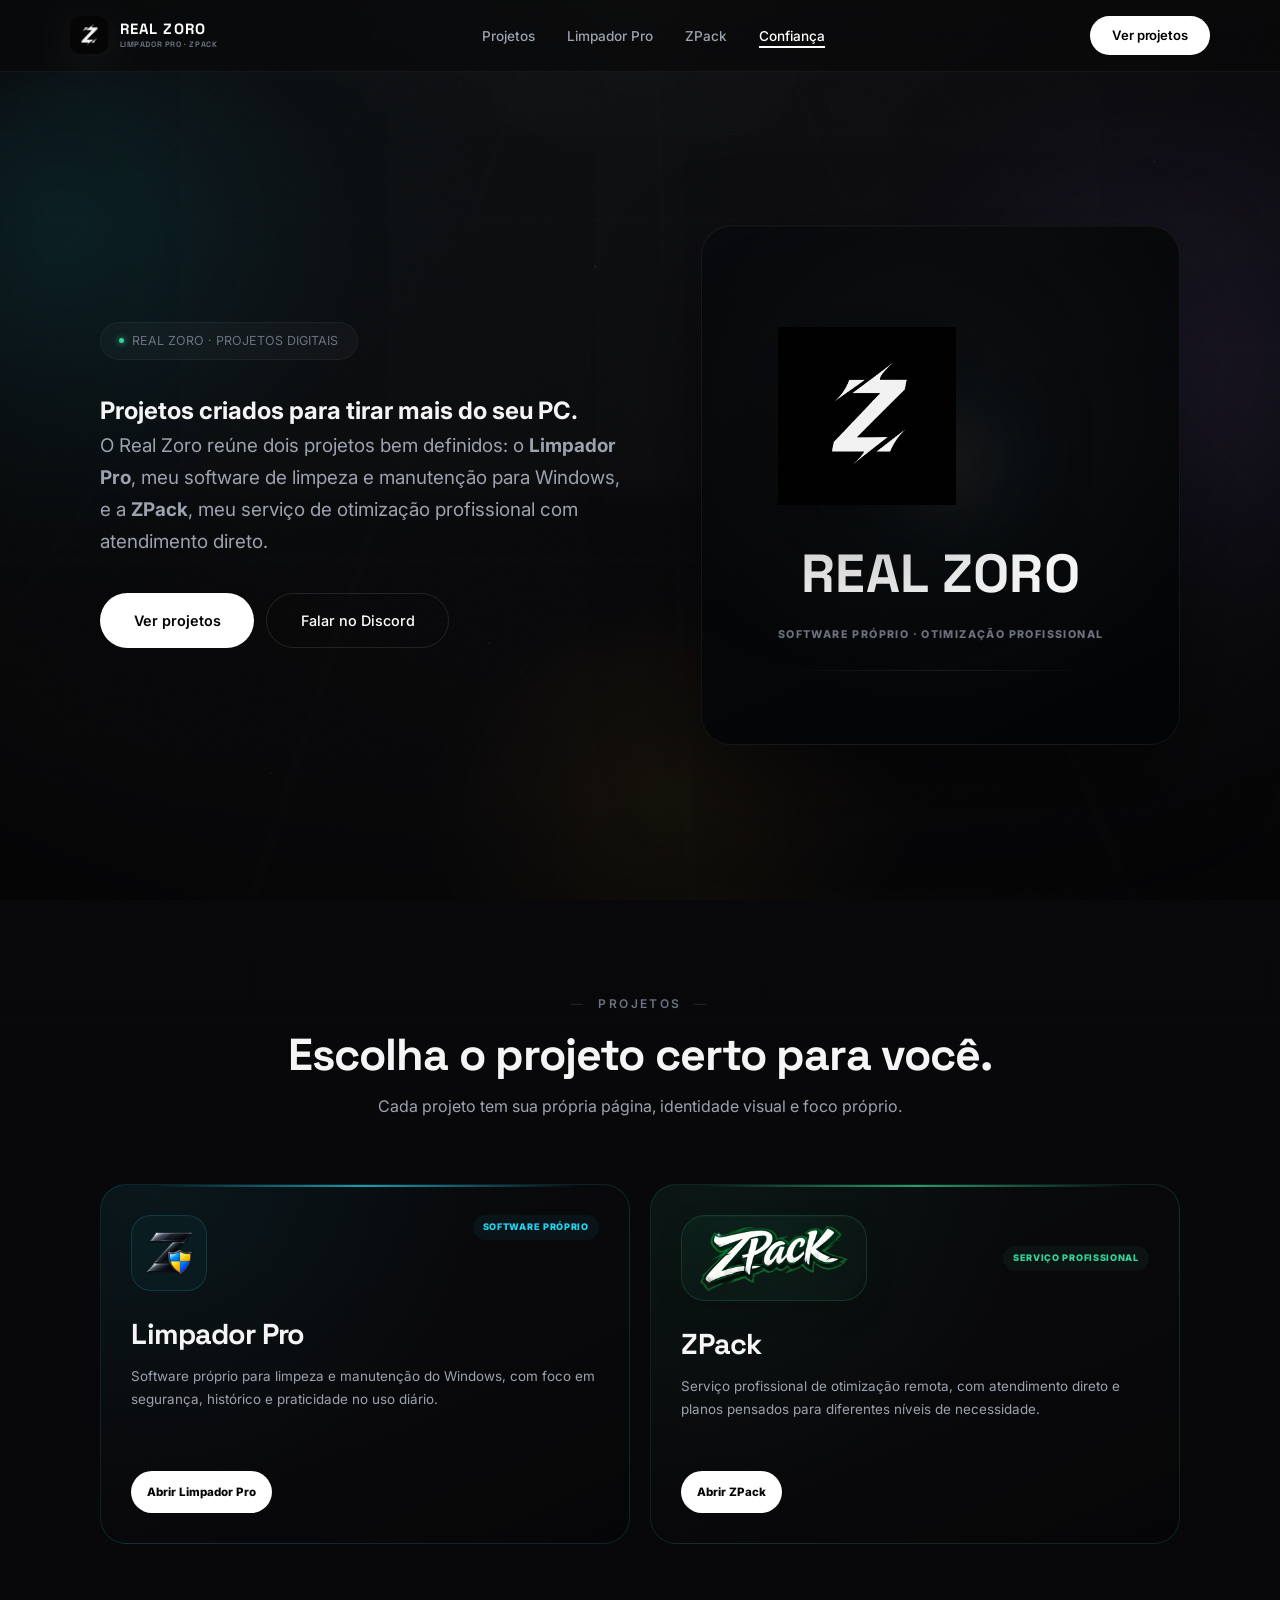
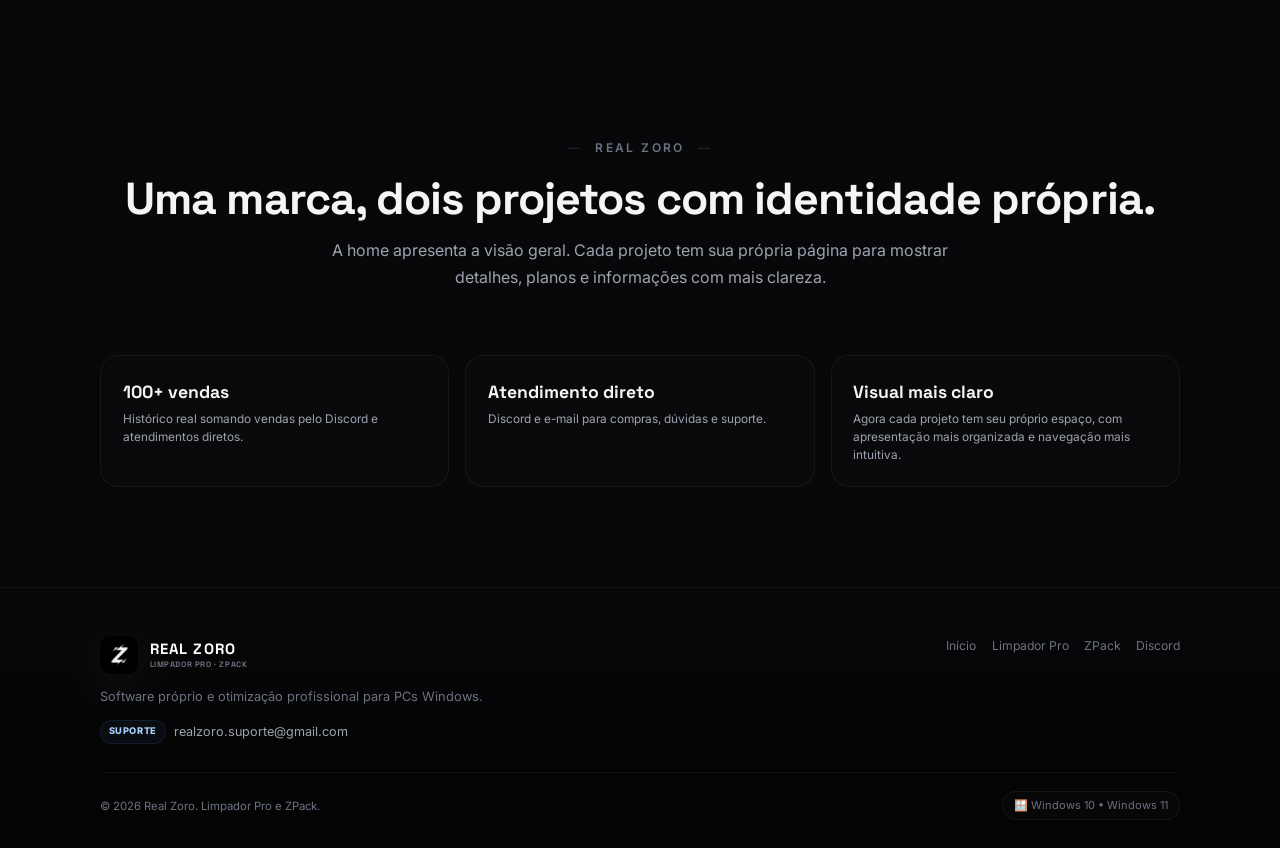
==== commit 1e418a6a: "Add files via upload" ====
--- a/index.html
+++ b/index.html
@@ -1,16 +1,16 @@
 <!DOCTYPE html><html lang="pt-BR"><head>
 <meta charset="UTF-8"><meta name="viewport" content="width=device-width,initial-scale=1.0">
-<title>Real Zoro — Limpador Pro e ZPack</title>
-<meta name="description" content="Real Zoro: software próprio com o Limpador Pro e otimização profissional com a ZPack.">
+<title>Real Zoro — Projetos</title>
+<meta name="description" content="Real Zoro: meus projetos com o Limpador Pro e a ZPack.">
 <meta name="theme-color" content="#080808"><meta name="color-scheme" content="dark">
-<meta property="og:title" content="Real Zoro — Limpador Pro e ZPack"><meta property="og:description" content="Real Zoro: software próprio com o Limpador Pro e otimização profissional com a ZPack."><meta property="og:type" content="website"><meta property="og:locale" content="pt_BR"><meta property="og:site_name" content="Real Zoro"><meta property="og:image" content="assets/LogoZ.png">
-<meta name="twitter:card" content="summary_large_image"><meta name="twitter:title" content="Real Zoro — Limpador Pro e ZPack"><meta name="twitter:description" content="Real Zoro: software próprio com o Limpador Pro e otimização profissional com a ZPack."><meta name="twitter:image" content="assets/LogoZ.png">
+<meta property="og:title" content="Real Zoro — Limpador Pro e ZPack"><meta property="og:description" content="Real Zoro: meus projetos com o Limpador Pro e a ZPack."><meta property="og:type" content="website"><meta property="og:locale" content="pt_BR"><meta property="og:site_name" content="Real Zoro"><meta property="og:image" content="assets/LogoZ.png">
+<meta name="twitter:card" content="summary_large_image"><meta name="twitter:title" content="Real Zoro — Limpador Pro e ZPack"><meta name="twitter:description" content="Real Zoro: meus projetos com o Limpador Pro e a ZPack."><meta name="twitter:image" content="assets/LogoZ.png">
 <meta name="robots" content="index,follow,max-image-preview:large"><link rel="icon" href="assets/LogoZ.png" type="image/png">
 <link rel="preconnect" href="https://fonts.googleapis.com"><link rel="preconnect" href="https://fonts.gstatic.com" crossorigin><link rel="stylesheet" href="https://fonts.googleapis.com/css2?family=Inter:wght@400;500;600;700;800&family=Space+Grotesk:wght@500;600;700&display=swap">
 <link rel="stylesheet" href="assets/style.css">
-<script type="application/ld+json">{"@context": "https://schema.org", "@type": "WebSite", "name": "Real Zoro", "description": "Site oficial do Real Zoro com Limpador Pro e ZPack.", "inLanguage": "pt-BR"}</script>
-</head><body><canvas id="particles" aria-hidden="true"></canvas><div class="site-bg" aria-hidden="true"><div class="bg-orb orb-1"></div><div class="bg-orb orb-2"></div><div class="bg-orb orb-3"></div><div class="bg-grid"></div><div class="bg-beam"></div><div class="bg-noise"></div><div class="bg-vignette"></div></div><nav class="nav" aria-label="Navegação principal"><div class="nav-inner"><a href="#inicio" class="logo realzoro-logo" aria-label="Real Zoro"><img src="assets/LogoZ.png" alt="" class="brand-logo-small" width="38" height="38"><span class="realzoro-name"><strong>REAL ZORO</strong><small>Limpador Pro · ZPack</small></span></a><ul class="nav-links" id="navLinks"><li><a href="#solucoes">Soluções</a></li><li><a href="limpador-pro/">Limpador Pro</a></li><li><a href="zpack/">ZPack</a></li><li><a href="#confianca">Confiança</a></li></ul><a href="#solucoes" class="nav-cta">Ver soluções</a><button class="mobile-toggle" id="mobileToggle" type="button" aria-expanded="false" aria-controls="navLinks" aria-label="Abrir menu">☰</button></div></nav><main class="page-main">
-<section id="inicio" class="home-hero"><div class="wrap" style="width:100%"><div class="home-hero-grid"><div><div class="hero-pill"><span class="dot"></span>REAL ZORO · SOFTWARE & OTIMIZAÇÃO</div><h1>Dois caminhos para cuidar melhor do seu <span>PC.</span></h1><p class="hero-lead">O <strong>Limpador Pro</strong> é meu software para limpeza e manutenção do Windows. A <strong>ZPack</strong> é meu serviço de otimização profissional e atendimento personalizado.</p><div class="hero-actions"><a href="#solucoes" class="btn-main">Conhecer as soluções</a><a href="https://discord.gg/urYvqz3s69" target="_blank" rel="noopener noreferrer" class="btn-ghost">Falar no Discord</a></div></div><div class="home-brand-visual"><div><img src="assets/LogoZ.png" alt="Logo oficial Real Zoro" class="home-brand-logo"><div class="home-brand-name">REAL ZORO</div><div class="home-brand-sub">Software próprio · otimização profissional</div></div></div></div></div></section>
-<section id="solucoes" class="home-solutions"><div class="wrap"><div class="sec-head reveal"><span class="sec-label">Escolha uma área</span><h2 class="sec-title">Cada solução agora tem sua própria página.</h2><p class="sec-desc">Sem misturar produto e serviço: você entra direto no que procura.</p></div><div class="home-solutions-grid"><article class="home-solution reveal d1"><div class="home-solution-head"><div class="home-solution-icon"><img src="assets/LimpadorIcon.png" alt="Ícone do Limpador Pro"></div><span class="solution-badge">Software próprio</span></div><h2>Limpador Pro</h2><p>Aplicativo de limpeza e manutenção para Windows com histórico, proteções de segurança, atualizações automáticas e planos próprios.</p><div class="solution-actions"><a class="solution-link" href="limpador-pro/">Abrir Limpador Pro</a></div></article><article class="home-solution zpack reveal d2"><div class="home-solution-head"><div class="home-solution-icon"><img src="assets/ZPackLogo.png" alt="Logo ZPack" class="home-solution-logo"></div><span class="solution-badge">Serviço profissional</span></div><h2>ZPack</h2><p>Otimização remota com diferentes níveis de atendimento, ajustes de desempenho e suporte direto de acordo com o plano.</p><div class="solution-actions"><a class="solution-link" href="zpack/">Abrir ZPack</a></div></article></div></div></section>
-<section id="confianca" class="home-trust"><div class="wrap"><div class="sec-head reveal"><span class="sec-label">Real Zoro</span><h2 class="sec-title">Uma marca, duas soluções bem separadas.</h2><p class="sec-desc">A home apresenta o que existe. Cada página cuida dos detalhes, preços e perguntas da própria oferta.</p></div><div class="home-trust-grid"><article class="home-trust-card reveal d1"><strong>100+ vendas</strong><p>Histórico real somando vendas pelo Discord e atendimentos diretos.</p></article><article class="home-trust-card reveal d2"><strong>Atendimento direto</strong><p>Discord e e-mail para compras, dúvidas e suporte.</p></article><article class="home-trust-card reveal d3"><strong>Mais clareza</strong><p>Limpador Pro e ZPack deixam de competir pela mesma página e passam a ter espaço próprio.</p></article></div></div></section>
-</main><footer class="footer page-footer"><div class="foot-inner"><div class="foot-brand"><a href="#inicio" class="logo realzoro-logo"><img src="assets/LogoZ.png" alt="" class="brand-logo-small" width="38" height="38"><span class="realzoro-name"><strong>REAL ZORO</strong><small>Limpador Pro · ZPack</small></span></a><p>Software próprio e otimização profissional para PCs Windows.</p><a href="mailto:realzoro.suporte@gmail.com" class="foot-email"><span class="foot-email-label">Suporte</span><span>realzoro.suporte@gmail.com</span></a></div><nav class="foot-nav" aria-label="Links do rodapé"><a href="#inicio">Início</a><a href="limpador-pro/">Limpador Pro</a><a href="zpack/">ZPack</a><a href="https://discord.gg/urYvqz3s69" target="_blank" rel="noopener noreferrer">Discord</a></nav></div><div class="foot-bottom"><p>© 2026 Real Zoro. Limpador Pro e ZPack.</p><span class="os-tag">🪟 Windows 10 • Windows 11</span></div></footer><div class="mobile-buybar page-cta"><div class="mobile-buybar-copy"><strong>REAL ZORO</strong><span>Limpador Pro ou ZPack</span></div><a href="#solucoes">Ver soluções</a></div><div class="lightbox" id="lightbox" role="dialog" aria-modal="true" aria-label="Visualização ampliada da imagem"><div class="lightbox-inner"><button class="lightbox-close" id="lightboxClose" type="button" aria-label="Fechar imagem ampliada">×</button><img id="lightboxImage" alt=""></div></div><script src="assets/script.js"></script></body></html>+<script type="application/ld+json">{"@context": "https://schema.org", "@type": "WebSite", "name": "Real Zoro", "description": "Site oficial do Real Zoro com os projetos Limpador Pro e ZPack.", "inLanguage": "pt-BR"}</script>
+</head><body><canvas id="particles" aria-hidden="true"></canvas><div class="site-bg" aria-hidden="true"><div class="bg-orb orb-1"></div><div class="bg-orb orb-2"></div><div class="bg-orb orb-3"></div><div class="bg-grid"></div><div class="bg-beam"></div><div class="bg-noise"></div><div class="bg-vignette"></div></div><nav class="nav" aria-label="Navegação principal"><div class="nav-inner"><a href="#inicio" class="logo realzoro-logo" aria-label="Real Zoro"><img src="assets/LogoZ.png" alt="" class="brand-logo-small" width="38" height="38"><span class="realzoro-name"><strong>REAL ZORO</strong><small>Limpador Pro · ZPack</small></span></a><ul class="nav-links" id="navLinks"><li><a href="#projetos">Projetos</a></li><li><a href="limpador-pro/">Limpador Pro</a></li><li><a href="zpack/">ZPack</a></li><li><a href="#confianca">Confiança</a></li></ul><a href="#projetos" class="nav-cta">Ver projetos</a><button class="mobile-toggle" id="mobileToggle" type="button" aria-expanded="false" aria-controls="navLinks" aria-label="Abrir menu">☰</button></div></nav><main class="page-main">
+<section id="inicio" class="home-hero"><div class="wrap" style="width:100%"><div class="home-hero-grid"><div><div class="hero-pill"><span class="dot"></span>REAL ZORO · PROJETOS DIGITAIS</div><h1>Projetos criados para tirar mais do seu <span>PC.</span></h1><p class="hero-lead">O Real Zoro reúne dois projetos bem definidos: o <strong>Limpador Pro</strong>, meu software de limpeza e manutenção para Windows, e a <strong>ZPack</strong>, meu serviço de otimização profissional com atendimento direto.</p><div class="hero-actions"><a href="#projetos" class="btn-main">Ver projetos</a><a href="https://discord.gg/urYvqz3s69" target="_blank" rel="noopener noreferrer" class="btn-ghost">Falar no Discord</a></div></div><div class="home-brand-visual"><div><img src="assets/LogoZ.png" alt="Logo oficial Real Zoro" class="home-brand-logo"><div class="home-brand-name">REAL ZORO</div><div class="home-brand-sub">Software próprio · otimização profissional</div></div></div></div></div></section>
+<section id="projetos" class="home-solutions"><div class="wrap"><div class="sec-head reveal"><span class="sec-label">Projetos</span><h2 class="sec-title">Escolha o projeto certo para você.</h2><p class="sec-desc">Cada projeto tem sua própria página, identidade visual e foco próprio.</p></div><div class="home-solutions-grid"><article class="home-solution reveal d1"><div class="home-solution-head"><div class="home-solution-icon"><img src="assets/LimpadorIcon.png" alt="Ícone do Limpador Pro"></div><span class="solution-badge">Software próprio</span></div><h2>Limpador Pro</h2><p>Software próprio para limpeza e manutenção do Windows, com foco em segurança, histórico e praticidade no uso diário.</p><div class="solution-actions"><a class="solution-link" href="limpador-pro/">Abrir Limpador Pro</a></div></article><article class="home-solution zpack reveal d2"><div class="home-solution-head"><div class="home-solution-icon"><img src="assets/ZPackLogo.png" alt="Logo ZPack" class="home-solution-logo"></div><span class="solution-badge">Serviço profissional</span></div><h2>ZPack</h2><p>Serviço profissional de otimização remota, com atendimento direto e planos pensados para diferentes níveis de necessidade.</p><div class="solution-actions"><a class="solution-link" href="zpack/">Abrir ZPack</a></div></article></div></div></section>
+<section id="confianca" class="home-trust"><div class="wrap"><div class="sec-head reveal"><span class="sec-label">Real Zoro</span><h2 class="sec-title">Uma marca, dois projetos com identidade própria.</h2><p class="sec-desc">A home apresenta a visão geral. Cada projeto tem sua própria página para mostrar detalhes, planos e informações com mais clareza.</p></div><div class="home-trust-grid"><article class="home-trust-card reveal d1"><strong>100+ vendas</strong><p>Histórico real somando vendas pelo Discord e atendimentos diretos.</p></article><article class="home-trust-card reveal d2"><strong>Atendimento direto</strong><p>Discord e e-mail para compras, dúvidas e suporte.</p></article><article class="home-trust-card reveal d3"><strong>Visual mais claro</strong><p>Agora cada projeto tem seu próprio espaço, com apresentação mais organizada e navegação mais intuitiva.</p></article></div></div></section>
+</main><footer class="footer page-footer"><div class="foot-inner"><div class="foot-brand"><a href="#inicio" class="logo realzoro-logo"><img src="assets/LogoZ.png" alt="" class="brand-logo-small" width="38" height="38"><span class="realzoro-name"><strong>REAL ZORO</strong><small>Limpador Pro · ZPack</small></span></a><p>Software próprio e otimização profissional para PCs Windows.</p><a href="mailto:realzoro.suporte@gmail.com" class="foot-email"><span class="foot-email-label">Suporte</span><span>realzoro.suporte@gmail.com</span></a></div><nav class="foot-nav" aria-label="Links do rodapé"><a href="#inicio">Início</a><a href="limpador-pro/">Limpador Pro</a><a href="zpack/">ZPack</a><a href="https://discord.gg/urYvqz3s69" target="_blank" rel="noopener noreferrer">Discord</a></nav></div><div class="foot-bottom"><p>© 2026 Real Zoro. Limpador Pro e ZPack.</p><span class="os-tag">🪟 Windows 10 • Windows 11</span></div></footer><div class="mobile-buybar page-cta"><div class="mobile-buybar-copy"><strong>REAL ZORO</strong><span>Limpador Pro ou ZPack</span></div><a href="#projetos">Ver projetos</a></div><div class="lightbox" id="lightbox" role="dialog" aria-modal="true" aria-label="Visualização ampliada da imagem"><div class="lightbox-inner"><button class="lightbox-close" id="lightboxClose" type="button" aria-label="Fechar imagem ampliada">×</button><img id="lightboxImage" alt=""></div></div><script src="assets/script.js"></script></body></html>
--- a/assets/style.css
+++ b/assets/style.css
@@ -3312,3 +3312,64 @@
     .zpack-logo-media{min-height:250px}
     .home-solution-logo{width:130px!important}
 }
+
+/* ===== Refinos adicionais — Projetos ===== */
+.home-solutions-grid{
+    gap:1.25rem;
+    align-items:stretch;
+}
+.home-solution{
+    display:flex;
+    flex-direction:column;
+    justify-content:flex-start;
+    padding:1.9rem;
+}
+.home-solution p{
+    margin-bottom:auto;
+}
+.home-solution .solution-actions{
+    margin-top:1.7rem;
+}
+.home-solution.zpack .home-solution-head{
+    align-items:center;
+}
+.home-solution.zpack .home-solution-icon{
+    width:min(100%,186px);
+    height:86px;
+    padding:0 1rem;
+    border-radius:24px;
+    overflow:hidden;
+    background:
+        radial-gradient(180px circle at 50% 50%,rgba(52,211,153,.065),transparent 72%),
+        linear-gradient(145deg,rgba(52,211,153,.03),rgba(255,255,255,.008));
+    border:1px solid rgba(52,211,153,.16);
+    box-shadow:inset 0 1px 0 rgba(255,255,255,.02),0 10px 28px rgba(0,0,0,.16);
+}
+.home-solution.zpack .home-solution-icon img{
+    max-width:none;
+    max-height:none;
+}
+.home-solution.zpack .home-solution-logo{
+    width:100%!important;
+    max-width:148px!important;
+    height:auto!important;
+    display:block;
+    margin:0 auto;
+    object-fit:contain!important;
+    filter:drop-shadow(0 10px 22px rgba(0,0,0,.30))!important;
+}
+.home-brand-name{
+    letter-spacing:.01em;
+}
+.home-brand-sub{
+    margin-top:.55rem;
+}
+@media(max-width:768px){
+    .home-solution.zpack .home-solution-icon{
+        width:168px;
+        height:78px;
+    }
+    .home-solution.zpack .home-solution-logo{
+        max-width:136px!important;
+    }
+}
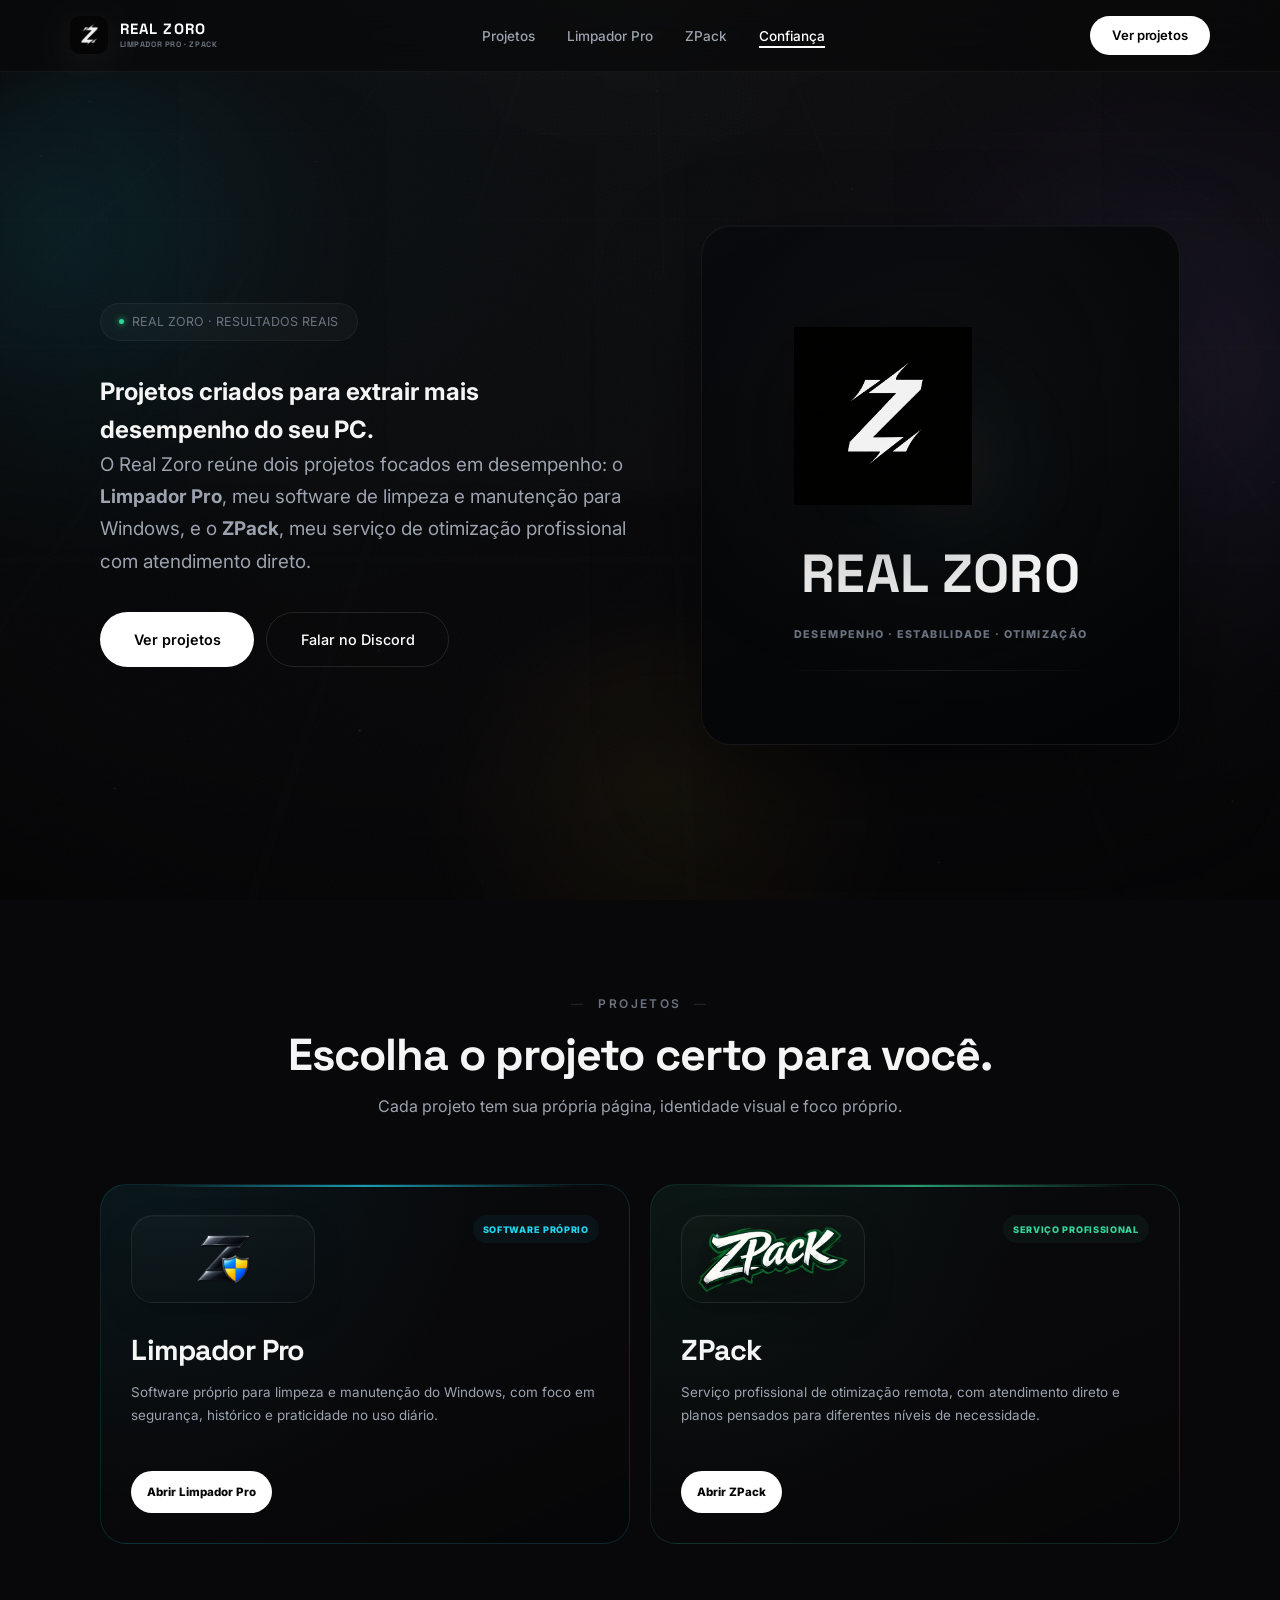
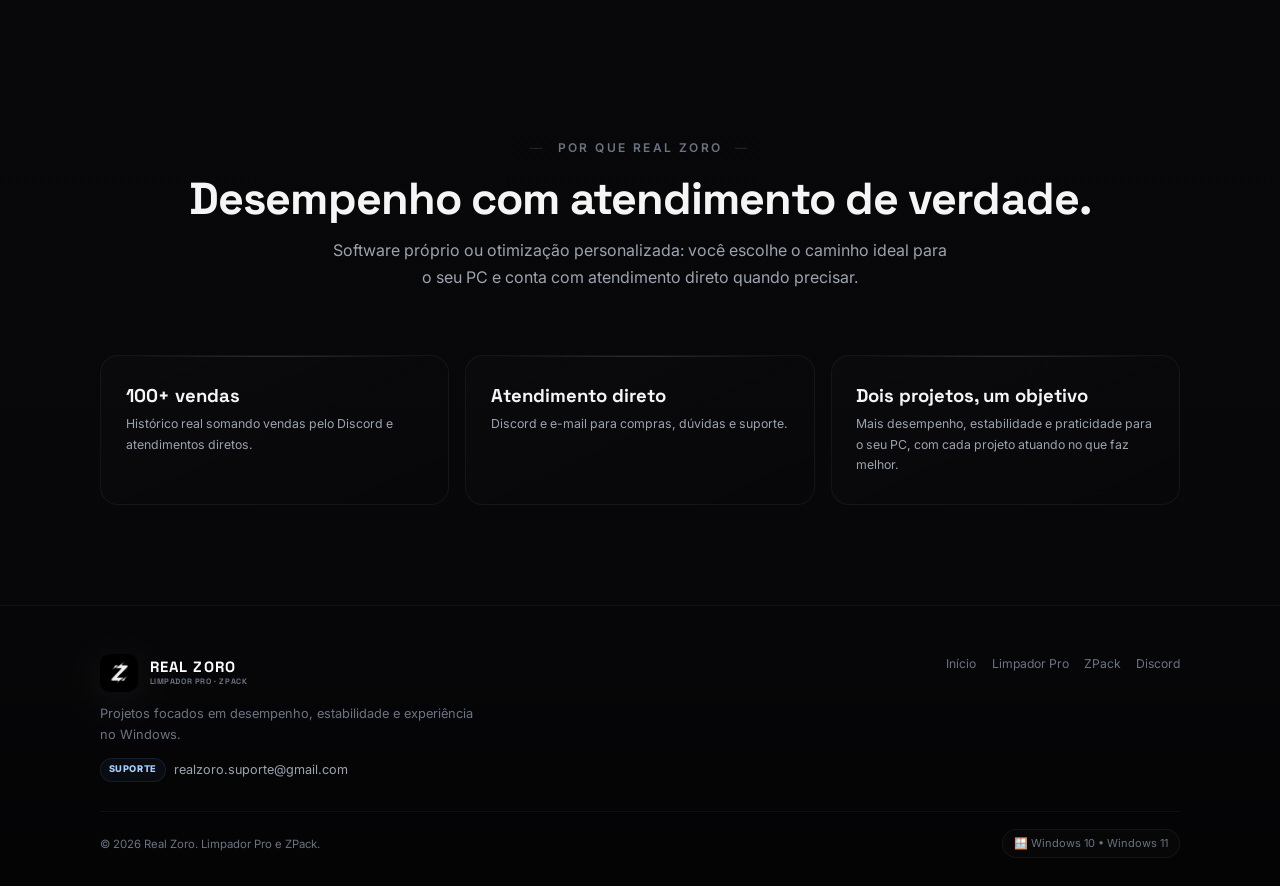
==== commit aa005d69: "Add files via upload" ====
--- a/index.html
+++ b/index.html
@@ -10,7 +10,7 @@
 <link rel="stylesheet" href="assets/style.css">
 <script type="application/ld+json">{"@context": "https://schema.org", "@type": "WebSite", "name": "Real Zoro", "description": "Site oficial do Real Zoro com os projetos Limpador Pro e ZPack.", "inLanguage": "pt-BR"}</script>
 </head><body><canvas id="particles" aria-hidden="true"></canvas><div class="site-bg" aria-hidden="true"><div class="bg-orb orb-1"></div><div class="bg-orb orb-2"></div><div class="bg-orb orb-3"></div><div class="bg-grid"></div><div class="bg-beam"></div><div class="bg-noise"></div><div class="bg-vignette"></div></div><nav class="nav" aria-label="Navegação principal"><div class="nav-inner"><a href="#inicio" class="logo realzoro-logo" aria-label="Real Zoro"><img src="assets/LogoZ.png" alt="" class="brand-logo-small" width="38" height="38"><span class="realzoro-name"><strong>REAL ZORO</strong><small>Limpador Pro · ZPack</small></span></a><ul class="nav-links" id="navLinks"><li><a href="#projetos">Projetos</a></li><li><a href="limpador-pro/">Limpador Pro</a></li><li><a href="zpack/">ZPack</a></li><li><a href="#confianca">Confiança</a></li></ul><a href="#projetos" class="nav-cta">Ver projetos</a><button class="mobile-toggle" id="mobileToggle" type="button" aria-expanded="false" aria-controls="navLinks" aria-label="Abrir menu">☰</button></div></nav><main class="page-main">
-<section id="inicio" class="home-hero"><div class="wrap" style="width:100%"><div class="home-hero-grid"><div><div class="hero-pill"><span class="dot"></span>REAL ZORO · PROJETOS DIGITAIS</div><h1>Projetos criados para tirar mais do seu <span>PC.</span></h1><p class="hero-lead">O Real Zoro reúne dois projetos bem definidos: o <strong>Limpador Pro</strong>, meu software de limpeza e manutenção para Windows, e a <strong>ZPack</strong>, meu serviço de otimização profissional com atendimento direto.</p><div class="hero-actions"><a href="#projetos" class="btn-main">Ver projetos</a><a href="https://discord.gg/urYvqz3s69" target="_blank" rel="noopener noreferrer" class="btn-ghost">Falar no Discord</a></div></div><div class="home-brand-visual"><div><img src="assets/LogoZ.png" alt="Logo oficial Real Zoro" class="home-brand-logo"><div class="home-brand-name">REAL ZORO</div><div class="home-brand-sub">Software próprio · otimização profissional</div></div></div></div></div></section>
+<section id="inicio" class="home-hero"><div class="wrap" style="width:100%"><div class="home-hero-grid"><div><div class="hero-pill"><span class="dot"></span>REAL ZORO · RESULTADOS REAIS</div><h1>Projetos criados para extrair mais desempenho do seu <span>PC.</span></h1><p class="hero-lead">O Real Zoro reúne dois projetos focados em desempenho: o <strong>Limpador Pro</strong>, meu software de limpeza e manutenção para Windows, e o <strong>ZPack</strong>, meu serviço de otimização profissional com atendimento direto.</p><div class="hero-actions"><a href="#projetos" class="btn-main">Ver projetos</a><a href="https://discord.gg/urYvqz3s69" target="_blank" rel="noopener noreferrer" class="btn-ghost">Falar no Discord</a></div></div><div class="home-brand-visual"><div><img src="assets/LogoZ.png" alt="Logo oficial Real Zoro" class="home-brand-logo"><div class="home-brand-name">REAL ZORO</div><div class="home-brand-sub">Desempenho · estabilidade · otimização</div></div></div></div></div></section>
 <section id="projetos" class="home-solutions"><div class="wrap"><div class="sec-head reveal"><span class="sec-label">Projetos</span><h2 class="sec-title">Escolha o projeto certo para você.</h2><p class="sec-desc">Cada projeto tem sua própria página, identidade visual e foco próprio.</p></div><div class="home-solutions-grid"><article class="home-solution reveal d1"><div class="home-solution-head"><div class="home-solution-icon"><img src="assets/LimpadorIcon.png" alt="Ícone do Limpador Pro"></div><span class="solution-badge">Software próprio</span></div><h2>Limpador Pro</h2><p>Software próprio para limpeza e manutenção do Windows, com foco em segurança, histórico e praticidade no uso diário.</p><div class="solution-actions"><a class="solution-link" href="limpador-pro/">Abrir Limpador Pro</a></div></article><article class="home-solution zpack reveal d2"><div class="home-solution-head"><div class="home-solution-icon"><img src="assets/ZPackLogo.png" alt="Logo ZPack" class="home-solution-logo"></div><span class="solution-badge">Serviço profissional</span></div><h2>ZPack</h2><p>Serviço profissional de otimização remota, com atendimento direto e planos pensados para diferentes níveis de necessidade.</p><div class="solution-actions"><a class="solution-link" href="zpack/">Abrir ZPack</a></div></article></div></div></section>
-<section id="confianca" class="home-trust"><div class="wrap"><div class="sec-head reveal"><span class="sec-label">Real Zoro</span><h2 class="sec-title">Uma marca, dois projetos com identidade própria.</h2><p class="sec-desc">A home apresenta a visão geral. Cada projeto tem sua própria página para mostrar detalhes, planos e informações com mais clareza.</p></div><div class="home-trust-grid"><article class="home-trust-card reveal d1"><strong>100+ vendas</strong><p>Histórico real somando vendas pelo Discord e atendimentos diretos.</p></article><article class="home-trust-card reveal d2"><strong>Atendimento direto</strong><p>Discord e e-mail para compras, dúvidas e suporte.</p></article><article class="home-trust-card reveal d3"><strong>Visual mais claro</strong><p>Agora cada projeto tem seu próprio espaço, com apresentação mais organizada e navegação mais intuitiva.</p></article></div></div></section>
-</main><footer class="footer page-footer"><div class="foot-inner"><div class="foot-brand"><a href="#inicio" class="logo realzoro-logo"><img src="assets/LogoZ.png" alt="" class="brand-logo-small" width="38" height="38"><span class="realzoro-name"><strong>REAL ZORO</strong><small>Limpador Pro · ZPack</small></span></a><p>Software próprio e otimização profissional para PCs Windows.</p><a href="mailto:realzoro.suporte@gmail.com" class="foot-email"><span class="foot-email-label">Suporte</span><span>realzoro.suporte@gmail.com</span></a></div><nav class="foot-nav" aria-label="Links do rodapé"><a href="#inicio">Início</a><a href="limpador-pro/">Limpador Pro</a><a href="zpack/">ZPack</a><a href="https://discord.gg/urYvqz3s69" target="_blank" rel="noopener noreferrer">Discord</a></nav></div><div class="foot-bottom"><p>© 2026 Real Zoro. Limpador Pro e ZPack.</p><span class="os-tag">🪟 Windows 10 • Windows 11</span></div></footer><div class="mobile-buybar page-cta"><div class="mobile-buybar-copy"><strong>REAL ZORO</strong><span>Limpador Pro ou ZPack</span></div><a href="#projetos">Ver projetos</a></div><div class="lightbox" id="lightbox" role="dialog" aria-modal="true" aria-label="Visualização ampliada da imagem"><div class="lightbox-inner"><button class="lightbox-close" id="lightboxClose" type="button" aria-label="Fechar imagem ampliada">×</button><img id="lightboxImage" alt=""></div></div><script src="assets/script.js"></script></body></html>+<section id="confianca" class="home-trust"><div class="wrap"><div class="sec-head reveal"><span class="sec-label">Por que Real Zoro</span><h2 class="sec-title">Desempenho com atendimento de verdade.</h2><p class="sec-desc">Software próprio ou otimização personalizada: você escolhe o caminho ideal para o seu PC e conta com atendimento direto quando precisar.</p></div><div class="home-trust-grid"><article class="home-trust-card reveal d1"><strong>100+ vendas</strong><p>Histórico real somando vendas pelo Discord e atendimentos diretos.</p></article><article class="home-trust-card reveal d2"><strong>Atendimento direto</strong><p>Discord e e-mail para compras, dúvidas e suporte.</p></article><article class="home-trust-card reveal d3"><strong>Dois projetos, um objetivo</strong><p>Mais desempenho, estabilidade e praticidade para o seu PC, com cada projeto atuando no que faz melhor.</p></article></div></div></section>
+</main><footer class="footer page-footer"><div class="foot-inner"><div class="foot-brand"><a href="#inicio" class="logo realzoro-logo"><img src="assets/LogoZ.png" alt="" class="brand-logo-small" width="38" height="38"><span class="realzoro-name"><strong>REAL ZORO</strong><small>Limpador Pro · ZPack</small></span></a><p>Projetos focados em desempenho, estabilidade e experiência no Windows.</p><a href="mailto:realzoro.suporte@gmail.com" class="foot-email"><span class="foot-email-label">Suporte</span><span>realzoro.suporte@gmail.com</span></a></div><nav class="foot-nav" aria-label="Links do rodapé"><a href="#inicio">Início</a><a href="limpador-pro/">Limpador Pro</a><a href="zpack/">ZPack</a><a href="https://discord.gg/urYvqz3s69" target="_blank" rel="noopener noreferrer">Discord</a></nav></div><div class="foot-bottom"><p>© 2026 Real Zoro. Limpador Pro e ZPack.</p><span class="os-tag">🪟 Windows 10 • Windows 11</span></div></footer><div class="mobile-buybar page-cta"><div class="mobile-buybar-copy"><strong>REAL ZORO</strong><span>Limpador Pro ou ZPack</span></div><a href="#projetos">Ver projetos</a></div><div class="lightbox" id="lightbox" role="dialog" aria-modal="true" aria-label="Visualização ampliada da imagem"><div class="lightbox-inner"><button class="lightbox-close" id="lightboxClose" type="button" aria-label="Fechar imagem ampliada">×</button><img id="lightboxImage" alt=""></div></div><script src="assets/script.js"></script></body></html>
--- a/assets/style.css
+++ b/assets/style.css
@@ -3373,3 +3373,250 @@
         max-width:136px!important;
     }
 }
+
+
+/* ===== Premium refinement v2 ===== */
+
+/* Home project media: neutral image slots, no colored overlays */
+.home-solution-head{
+    align-items:flex-start!important;
+    min-height:92px;
+}
+.home-solution-icon,
+.home-solution.zpack .home-solution-icon{
+    width:184px!important;
+    height:88px!important;
+    padding:0 1rem!important;
+    display:grid!important;
+    place-items:center!important;
+    border-radius:22px!important;
+    border:1px solid rgba(255,255,255,.075)!important;
+    background:linear-gradient(180deg,rgba(255,255,255,.022),rgba(255,255,255,.008))!important;
+    box-shadow:inset 0 1px 0 rgba(255,255,255,.025),0 12px 30px rgba(0,0,0,.18)!important;
+    overflow:hidden!important;
+}
+.home-solution-icon::before,
+.home-solution.zpack .home-solution-icon::before{display:none!important}
+.home-solution:not(.zpack) .home-solution-icon img{
+    max-width:64px!important;
+    max-height:64px!important;
+}
+.home-solution.zpack .home-solution-logo{
+    width:150px!important;
+    max-width:150px!important;
+    max-height:68px!important;
+    object-fit:contain!important;
+    filter:drop-shadow(0 10px 22px rgba(0,0,0,.34))!important;
+}
+.home-solution .solution-badge{
+    margin-top:0!important;
+    align-self:flex-start!important;
+    min-height:28px;
+    display:inline-flex;
+    align-items:center;
+    line-height:1;
+}
+.home-trust-card{
+    position:relative;
+    overflow:hidden;
+    min-height:150px;
+    padding:1.55rem;
+    background:linear-gradient(155deg,rgba(255,255,255,.015),rgba(255,255,255,.005));
+    transition:transform .4s var(--ease),border-color .35s var(--ease),box-shadow .4s var(--ease);
+}
+.home-trust-card::before{
+    content:'';position:absolute;left:1.5rem;right:1.5rem;top:0;height:1px;
+    background:linear-gradient(90deg,transparent,rgba(255,255,255,.14),transparent);
+}
+.home-trust-card:hover{
+    transform:translateY(-5px);
+    border-color:rgba(255,255,255,.11);
+    box-shadow:0 22px 50px rgba(0,0,0,.25);
+}
+.home-trust-card strong{font-size:1.16rem}
+.home-trust-card p{font-size:.77rem;line-height:1.65}
+
+/* Premium CTA badges for ZPack plans */
+.optimization-card .plan-cta{
+    position:relative;
+    overflow:hidden;
+    margin-top:.85rem;
+    width:100%;
+    min-height:58px;
+    display:flex;
+    align-items:center;
+    justify-content:space-between;
+    gap:1rem;
+    padding:.72rem .78rem .72rem 1rem;
+    border-radius:16px;
+    text-decoration:none;
+    color:var(--text);
+    border:1px solid rgba(var(--opt-rgb),.18);
+    background:linear-gradient(135deg,rgba(var(--opt-rgb),.095),rgba(255,255,255,.016));
+    box-shadow:inset 0 1px 0 rgba(255,255,255,.025);
+    transition:transform .35s var(--ease),border-color .35s var(--ease),box-shadow .35s var(--ease),background .35s var(--ease);
+}
+.optimization-card .plan-cta::before{
+    content:'';position:absolute;inset:0;
+    background:linear-gradient(110deg,transparent 30%,rgba(255,255,255,.075) 50%,transparent 70%);
+    transform:translateX(-120%);
+    transition:transform .65s var(--ease);
+}
+.optimization-card .plan-cta:hover{
+    transform:translateY(-2px);
+    border-color:rgba(var(--opt-rgb),.35);
+    box-shadow:0 14px 32px rgba(0,0,0,.28),0 0 24px rgba(var(--opt-rgb),.06);
+    background:linear-gradient(135deg,rgba(var(--opt-rgb),.14),rgba(255,255,255,.022));
+}
+.optimization-card .plan-cta:hover::before{transform:translateX(120%)}
+.plan-cta-copy{display:flex;flex-direction:column;gap:.08rem;position:relative;z-index:1}
+.plan-cta-copy small{color:var(--text-muted);font-size:.52rem;font-weight:800;letter-spacing:.08em;text-transform:uppercase}
+.plan-cta-copy strong{font-family:'Space Grotesk',sans-serif;font-size:.78rem;color:var(--text)}
+.plan-cta-arrow{
+    position:relative;z-index:1;
+    width:34px;height:34px;flex:0 0 34px;
+    display:grid;place-items:center;
+    border-radius:11px;
+    color:var(--opt);
+    border:1px solid rgba(var(--opt-rgb),.20);
+    background:rgba(var(--opt-rgb),.07);
+    font-size:.9rem;font-weight:900;
+    transition:transform .3s var(--ease),background .3s var(--ease);
+}
+.plan-cta:hover .plan-cta-arrow{transform:translate(2px,-2px);background:rgba(var(--opt-rgb),.12)}
+.optimization-card.annual .plan-cta{
+    color:#181102;
+    border-color:rgba(251,191,36,.38);
+    background:linear-gradient(135deg,#fff0a5,#f7cd55 60%,#eab52f);
+    box-shadow:0 10px 28px rgba(251,191,36,.08);
+}
+.optimization-card.annual .plan-cta-copy small{color:rgba(31,22,3,.64)}
+.optimization-card.annual .plan-cta-copy strong{color:#171004}
+.optimization-card.annual .plan-cta-arrow{color:#171004;border-color:rgba(23,16,4,.14);background:rgba(23,16,4,.07)}
+
+/* Founder benefit — stronger premium presentation */
+.optimization-founder.founder-premium{
+    position:relative;
+    overflow:hidden;
+    display:grid;
+    grid-template-columns:auto 1fr auto;
+    align-items:center;
+    gap:1rem;
+    margin-top:1.5rem;
+    padding:1.15rem 1.2rem;
+    border-radius:20px;
+    border:1px solid rgba(243,201,105,.26);
+    background:
+        radial-gradient(500px circle at 0 50%,rgba(243,201,105,.10),transparent 66%),
+        linear-gradient(135deg,rgba(243,201,105,.065),rgba(255,255,255,.01));
+    box-shadow:0 22px 54px rgba(0,0,0,.22),0 0 34px rgba(243,201,105,.035),inset 0 1px 0 rgba(255,255,255,.035);
+}
+.optimization-founder.founder-premium::before{
+    content:'';position:absolute;left:12%;right:12%;top:0;height:2px;
+    background:linear-gradient(90deg,transparent,#f6d477,transparent);
+    opacity:.75;
+}
+.founder-premium-icon{
+    width:48px;height:48px;display:grid;place-items:center;
+    border-radius:14px;
+    color:#ffe28b;
+    border:1px solid rgba(243,201,105,.22);
+    background:rgba(243,201,105,.075);
+    box-shadow:0 0 24px rgba(243,201,105,.06);
+    font-size:1.25rem;
+}
+.founder-premium-copy small{display:block;color:#f4d67f;font-size:.54rem;font-weight:900;letter-spacing:.09em;text-transform:uppercase;margin-bottom:.18rem}
+.founder-premium-copy strong{display:block;color:#fff1c5;font-size:.86rem;margin-bottom:.35rem}
+.founder-premium-copy p{display:flex;flex-wrap:wrap;gap:.38rem .75rem;margin:0!important}
+.founder-premium-copy p span{color:var(--text-muted);font-size:.64rem}
+.founder-premium-copy p b{color:#ffe5a0}
+.founder-premium-cta{
+    display:inline-flex!important;align-items:center;gap:.55rem;
+    padding:.62rem .78rem!important;
+    border-radius:999px!important;
+    text-decoration:none!important;
+    color:#171005!important;
+    background:linear-gradient(135deg,#fff0b8,#f5ca58)!important;
+    border:1px solid rgba(255,255,255,.28)!important;
+    font-size:.63rem!important;font-weight:900!important;
+    box-shadow:0 10px 26px rgba(243,201,105,.10);
+    transition:transform .3s var(--ease),box-shadow .3s var(--ease)!important;
+}
+.founder-premium-cta:hover{transform:translateY(-2px);box-shadow:0 14px 34px rgba(243,201,105,.16)}
+.founder-premium-cta b{font-size:.8rem}
+
+/* Terms — premium, important and easy to scan */
+.terms-premium{
+    margin-top:2rem;
+    padding:1.35rem;
+    border-radius:24px;
+    border:1px solid rgba(255,255,255,.07);
+    background:
+        radial-gradient(620px circle at 12% 0,rgba(255,255,255,.028),transparent 68%),
+        linear-gradient(155deg,rgba(255,255,255,.012),rgba(255,255,255,.004));
+    box-shadow:0 28px 70px rgba(0,0,0,.22),inset 0 1px 0 rgba(255,255,255,.025);
+}
+.terms-premium-head{
+    display:flex;align-items:center;gap:1rem;
+    padding:.35rem .35rem 1.15rem;
+    border-bottom:1px solid rgba(255,255,255,.065);
+}
+.terms-doc-icon{
+    width:50px;height:50px;flex:0 0 50px;
+    display:grid;place-items:center;
+    border-radius:15px;
+    border:1px solid rgba(255,255,255,.10);
+    background:linear-gradient(145deg,rgba(255,255,255,.035),rgba(255,255,255,.008));
+    color:#f4f4f5;font-size:1.15rem;
+}
+.terms-premium-head .sec-label{margin-bottom:.25rem}
+.terms-premium-head h2{
+    font-family:'Space Grotesk',sans-serif;
+    font-size:clamp(1.25rem,2.5vw,1.75rem);
+    letter-spacing:.035em;
+    text-transform:uppercase;
+    margin:0 0 .3rem;
+}
+.terms-premium-head p{margin:0;color:var(--text-muted);font-size:.7rem;line-height:1.55}
+.terms-premium-list{display:grid}
+.terms-premium-row{
+    display:grid;
+    grid-template-columns:62px 1fr;
+    gap:1rem;
+    padding:1.1rem .35rem;
+    border-bottom:1px solid rgba(255,255,255,.055);
+    transition:background .3s var(--ease),transform .3s var(--ease);
+}
+.terms-premium-row:last-child{border-bottom:0;padding-bottom:.45rem}
+.terms-premium-row:hover{background:rgba(255,255,255,.009);transform:translateX(3px)}
+.terms-row-icon{
+    width:48px;height:48px;display:grid;place-items:center;
+    border-radius:50%;
+    border:1px solid rgba(255,255,255,.09);
+    background:radial-gradient(circle at 32% 24%,rgba(255,255,255,.055),rgba(255,255,255,.008));
+    color:#f3f4f6;
+    font-size:1.05rem;
+}
+.terms-row-copy{position:relative;padding-right:.25rem}
+.terms-row-copy > span{
+    display:block;color:var(--text-muted);
+    font-size:.5rem;font-weight:900;letter-spacing:.10em;margin-bottom:.16rem;
+}
+.terms-row-copy h3{
+    font-family:'Space Grotesk',sans-serif;
+    font-size:.84rem;letter-spacing:.07em;text-transform:uppercase;
+    margin:0 0 .38rem;
+}
+.terms-row-copy p{margin:.15rem 0 0;color:var(--text-secondary);font-size:.72rem;line-height:1.65;max-width:900px}
+
+@media(max-width:768px){
+    .home-solution-icon,
+    .home-solution.zpack .home-solution-icon{width:158px!important;height:78px!important}
+    .home-solution.zpack .home-solution-logo{width:132px!important;max-width:132px!important}
+    .optimization-founder.founder-premium{grid-template-columns:auto 1fr}
+    .founder-premium-cta{grid-column:1/-1;justify-self:stretch;justify-content:space-between}
+    .terms-premium{padding:1rem}
+    .terms-premium-head{align-items:flex-start}
+    .terms-premium-row{grid-template-columns:48px 1fr;gap:.75rem}
+    .terms-row-icon{width:40px;height:40px}
+}
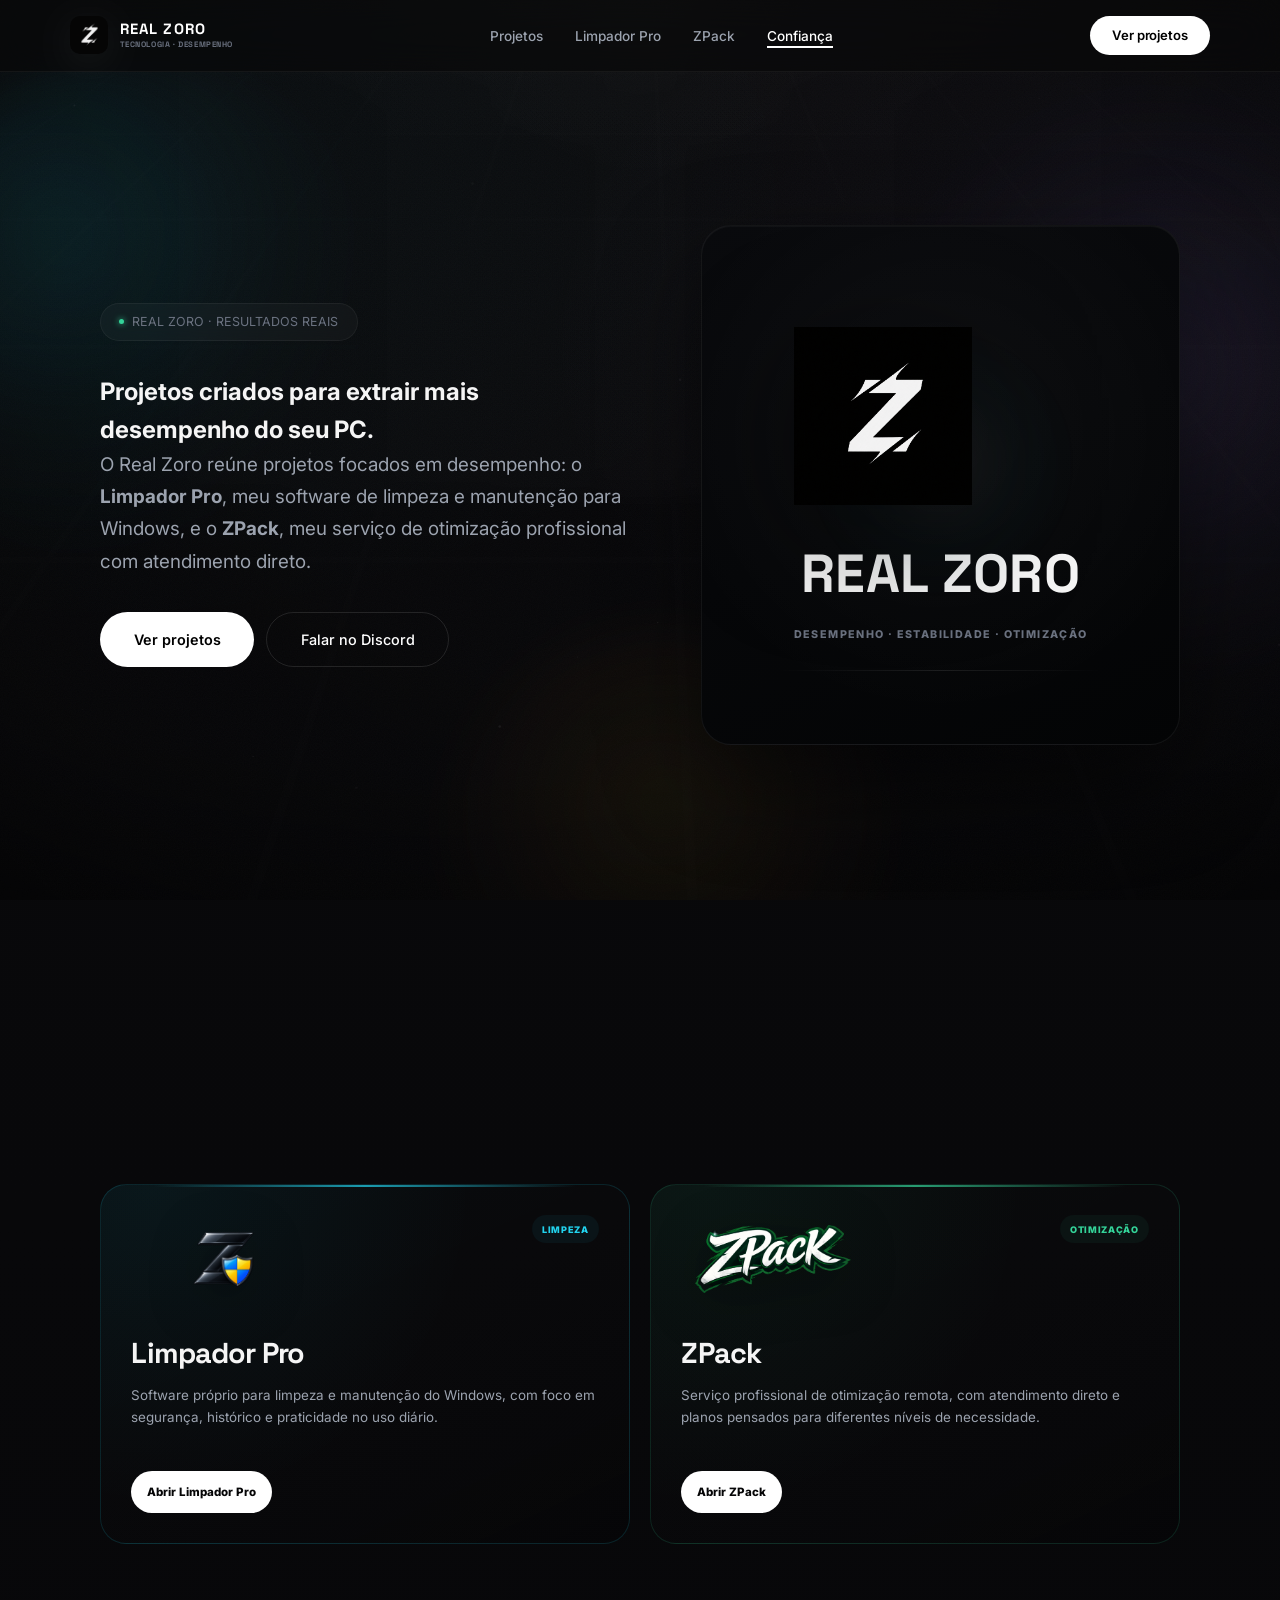
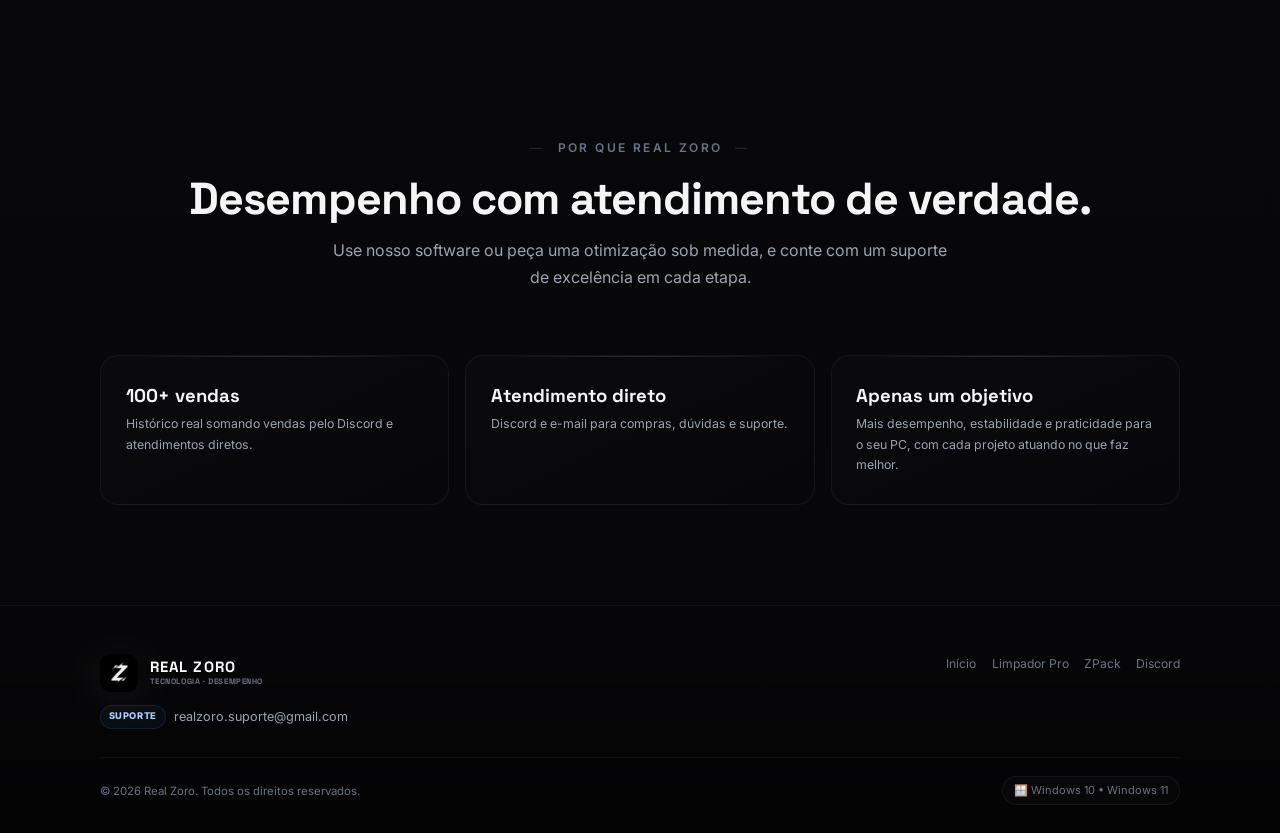
==== commit fd7c9ca9: "Add files via upload" ====
--- a/index.html
+++ b/index.html
@@ -9,8 +9,8 @@
 <link rel="preconnect" href="https://fonts.googleapis.com"><link rel="preconnect" href="https://fonts.gstatic.com" crossorigin><link rel="stylesheet" href="https://fonts.googleapis.com/css2?family=Inter:wght@400;500;600;700;800&family=Space+Grotesk:wght@500;600;700&display=swap">
 <link rel="stylesheet" href="assets/style.css">
 <script type="application/ld+json">{"@context": "https://schema.org", "@type": "WebSite", "name": "Real Zoro", "description": "Site oficial do Real Zoro com os projetos Limpador Pro e ZPack.", "inLanguage": "pt-BR"}</script>
-</head><body><canvas id="particles" aria-hidden="true"></canvas><div class="site-bg" aria-hidden="true"><div class="bg-orb orb-1"></div><div class="bg-orb orb-2"></div><div class="bg-orb orb-3"></div><div class="bg-grid"></div><div class="bg-beam"></div><div class="bg-noise"></div><div class="bg-vignette"></div></div><nav class="nav" aria-label="Navegação principal"><div class="nav-inner"><a href="#inicio" class="logo realzoro-logo" aria-label="Real Zoro"><img src="assets/LogoZ.png" alt="" class="brand-logo-small" width="38" height="38"><span class="realzoro-name"><strong>REAL ZORO</strong><small>Limpador Pro · ZPack</small></span></a><ul class="nav-links" id="navLinks"><li><a href="#projetos">Projetos</a></li><li><a href="limpador-pro/">Limpador Pro</a></li><li><a href="zpack/">ZPack</a></li><li><a href="#confianca">Confiança</a></li></ul><a href="#projetos" class="nav-cta">Ver projetos</a><button class="mobile-toggle" id="mobileToggle" type="button" aria-expanded="false" aria-controls="navLinks" aria-label="Abrir menu">☰</button></div></nav><main class="page-main">
-<section id="inicio" class="home-hero"><div class="wrap" style="width:100%"><div class="home-hero-grid"><div><div class="hero-pill"><span class="dot"></span>REAL ZORO · RESULTADOS REAIS</div><h1>Projetos criados para extrair mais desempenho do seu <span>PC.</span></h1><p class="hero-lead">O Real Zoro reúne dois projetos focados em desempenho: o <strong>Limpador Pro</strong>, meu software de limpeza e manutenção para Windows, e o <strong>ZPack</strong>, meu serviço de otimização profissional com atendimento direto.</p><div class="hero-actions"><a href="#projetos" class="btn-main">Ver projetos</a><a href="https://discord.gg/urYvqz3s69" target="_blank" rel="noopener noreferrer" class="btn-ghost">Falar no Discord</a></div></div><div class="home-brand-visual"><div><img src="assets/LogoZ.png" alt="Logo oficial Real Zoro" class="home-brand-logo"><div class="home-brand-name">REAL ZORO</div><div class="home-brand-sub">Desempenho · estabilidade · otimização</div></div></div></div></div></section>
-<section id="projetos" class="home-solutions"><div class="wrap"><div class="sec-head reveal"><span class="sec-label">Projetos</span><h2 class="sec-title">Escolha o projeto certo para você.</h2><p class="sec-desc">Cada projeto tem sua própria página, identidade visual e foco próprio.</p></div><div class="home-solutions-grid"><article class="home-solution reveal d1"><div class="home-solution-head"><div class="home-solution-icon"><img src="assets/LimpadorIcon.png" alt="Ícone do Limpador Pro"></div><span class="solution-badge">Software próprio</span></div><h2>Limpador Pro</h2><p>Software próprio para limpeza e manutenção do Windows, com foco em segurança, histórico e praticidade no uso diário.</p><div class="solution-actions"><a class="solution-link" href="limpador-pro/">Abrir Limpador Pro</a></div></article><article class="home-solution zpack reveal d2"><div class="home-solution-head"><div class="home-solution-icon"><img src="assets/ZPackLogo.png" alt="Logo ZPack" class="home-solution-logo"></div><span class="solution-badge">Serviço profissional</span></div><h2>ZPack</h2><p>Serviço profissional de otimização remota, com atendimento direto e planos pensados para diferentes níveis de necessidade.</p><div class="solution-actions"><a class="solution-link" href="zpack/">Abrir ZPack</a></div></article></div></div></section>
-<section id="confianca" class="home-trust"><div class="wrap"><div class="sec-head reveal"><span class="sec-label">Por que Real Zoro</span><h2 class="sec-title">Desempenho com atendimento de verdade.</h2><p class="sec-desc">Software próprio ou otimização personalizada: você escolhe o caminho ideal para o seu PC e conta com atendimento direto quando precisar.</p></div><div class="home-trust-grid"><article class="home-trust-card reveal d1"><strong>100+ vendas</strong><p>Histórico real somando vendas pelo Discord e atendimentos diretos.</p></article><article class="home-trust-card reveal d2"><strong>Atendimento direto</strong><p>Discord e e-mail para compras, dúvidas e suporte.</p></article><article class="home-trust-card reveal d3"><strong>Dois projetos, um objetivo</strong><p>Mais desempenho, estabilidade e praticidade para o seu PC, com cada projeto atuando no que faz melhor.</p></article></div></div></section>
-</main><footer class="footer page-footer"><div class="foot-inner"><div class="foot-brand"><a href="#inicio" class="logo realzoro-logo"><img src="assets/LogoZ.png" alt="" class="brand-logo-small" width="38" height="38"><span class="realzoro-name"><strong>REAL ZORO</strong><small>Limpador Pro · ZPack</small></span></a><p>Projetos focados em desempenho, estabilidade e experiência no Windows.</p><a href="mailto:realzoro.suporte@gmail.com" class="foot-email"><span class="foot-email-label">Suporte</span><span>realzoro.suporte@gmail.com</span></a></div><nav class="foot-nav" aria-label="Links do rodapé"><a href="#inicio">Início</a><a href="limpador-pro/">Limpador Pro</a><a href="zpack/">ZPack</a><a href="https://discord.gg/urYvqz3s69" target="_blank" rel="noopener noreferrer">Discord</a></nav></div><div class="foot-bottom"><p>© 2026 Real Zoro. Limpador Pro e ZPack.</p><span class="os-tag">🪟 Windows 10 • Windows 11</span></div></footer><div class="mobile-buybar page-cta"><div class="mobile-buybar-copy"><strong>REAL ZORO</strong><span>Limpador Pro ou ZPack</span></div><a href="#projetos">Ver projetos</a></div><div class="lightbox" id="lightbox" role="dialog" aria-modal="true" aria-label="Visualização ampliada da imagem"><div class="lightbox-inner"><button class="lightbox-close" id="lightboxClose" type="button" aria-label="Fechar imagem ampliada">×</button><img id="lightboxImage" alt=""></div></div><script src="assets/script.js"></script></body></html>+</head><body><canvas id="particles" aria-hidden="true"></canvas><div class="site-bg" aria-hidden="true"><div class="bg-orb orb-1"></div><div class="bg-orb orb-2"></div><div class="bg-orb orb-3"></div><div class="bg-grid"></div><div class="bg-beam"></div><div class="bg-noise"></div><div class="bg-vignette"></div></div><nav class="nav" aria-label="Navegação principal"><div class="nav-inner"><a href="#inicio" class="logo realzoro-logo" aria-label="Real Zoro"><img src="assets/LogoZ.png" alt="" class="brand-logo-small" width="38" height="38"><span class="realzoro-name"><strong>REAL ZORO</strong><small>Tecnologia · Desempenho</small></span></a><ul class="nav-links" id="navLinks"><li><a href="#projetos">Projetos</a></li><li><a href="limpador-pro/">Limpador Pro</a></li><li><a href="zpack/">ZPack</a></li><li><a href="#confianca">Confiança</a></li></ul><a href="#projetos" class="nav-cta">Ver projetos</a><button class="mobile-toggle" id="mobileToggle" type="button" aria-expanded="false" aria-controls="navLinks" aria-label="Abrir menu">☰</button></div></nav><main class="page-main">
+<section id="inicio" class="home-hero"><div class="wrap" style="width:100%"><div class="home-hero-grid"><div><div class="hero-pill"><span class="dot"></span>REAL ZORO · RESULTADOS REAIS</div><h1>Projetos criados para extrair mais desempenho do seu <span>PC.</span></h1><p class="hero-lead">O Real Zoro reúne projetos focados em desempenho: o <strong>Limpador Pro</strong>, meu software de limpeza e manutenção para Windows, e o <strong>ZPack</strong>, meu serviço de otimização profissional com atendimento direto.</p><div class="hero-actions"><a href="#projetos" class="btn-main">Ver projetos</a><a href="https://discord.gg/urYvqz3s69" target="_blank" rel="noopener noreferrer" class="btn-ghost">Falar no Discord</a></div></div><div class="home-brand-visual"><div><img src="assets/LogoZ.png" alt="Logo oficial Real Zoro" class="home-brand-logo"><div class="home-brand-name">REAL ZORO</div><div class="home-brand-sub">Desempenho · estabilidade · otimização</div></div></div></div></div></section>
+<section id="projetos" class="home-solutions"><div class="wrap"><div class="sec-head reveal"><span class="sec-label">Projetos</span><h2 class="sec-title">Escolha o projeto certo para você.</h2><p class="sec-desc">Cada projeto tem sua própria página, identidade visual e foco próprio.</p></div><div class="home-solutions-grid"><article class="home-solution reveal d1"><div class="home-solution-head"><div class="home-solution-icon"><img src="assets/LimpadorIcon.png" alt="Ícone do Limpador Pro"></div><span class="solution-badge">Limpeza</span></div><h2>Limpador Pro</h2><p>Software próprio para limpeza e manutenção do Windows, com foco em segurança, histórico e praticidade no uso diário.</p><div class="solution-actions"><a class="solution-link" href="limpador-pro/">Abrir Limpador Pro</a></div></article><article class="home-solution zpack reveal d2"><div class="home-solution-head"><div class="home-solution-icon"><img src="assets/ZPackLogo.png" alt="Logo ZPack" class="home-solution-logo"></div><span class="solution-badge">Otimização</span></div><h2>ZPack</h2><p>Serviço profissional de otimização remota, com atendimento direto e planos pensados para diferentes níveis de necessidade.</p><div class="solution-actions"><a class="solution-link" href="zpack/">Abrir ZPack</a></div></article></div></div></section>
+<section id="confianca" class="home-trust"><div class="wrap"><div class="sec-head reveal"><span class="sec-label">Por que Real Zoro</span><h2 class="sec-title">Desempenho com atendimento de verdade.</h2><p class="sec-desc">Use nosso software ou peça uma otimização sob medida, e conte com um suporte de excelência em cada etapa.</p></div><div class="home-trust-grid"><article class="home-trust-card reveal d1"><strong>100+ vendas</strong><p>Histórico real somando vendas pelo Discord e atendimentos diretos.</p></article><article class="home-trust-card reveal d2"><strong>Atendimento direto</strong><p>Discord e e-mail para compras, dúvidas e suporte.</p></article><article class="home-trust-card reveal d3"><strong>Apenas um objetivo</strong><p>Mais desempenho, estabilidade e praticidade para o seu PC, com cada projeto atuando no que faz melhor.</p></article></div></div></section>
+</main><footer class="footer page-footer"><div class="foot-inner"><div class="foot-brand"><a href="#inicio" class="logo realzoro-logo"><img src="assets/LogoZ.png" alt="" class="brand-logo-small" width="38" height="38"><span class="realzoro-name"><strong>REAL ZORO</strong><small>Tecnologia · Desempenho</small></span></a><a href="mailto:realzoro.suporte@gmail.com" class="foot-email"><span class="foot-email-label">Suporte</span><span>realzoro.suporte@gmail.com</span></a></div><nav class="foot-nav" aria-label="Links do rodapé"><a href="#inicio">Início</a><a href="limpador-pro/">Limpador Pro</a><a href="zpack/">ZPack</a><a href="https://discord.gg/urYvqz3s69" target="_blank" rel="noopener noreferrer">Discord</a></nav></div><div class="foot-bottom"><p>© 2026 Real Zoro. Todos os direitos reservados.</p><span class="os-tag">🪟 Windows 10 • Windows 11</span></div></footer><div class="mobile-buybar page-cta"><div class="mobile-buybar-copy"><strong>REAL ZORO</strong><span>Limpador Pro ou ZPack</span></div><a href="#projetos">Ver projetos</a></div><div class="lightbox" id="lightbox" role="dialog" aria-modal="true" aria-label="Visualização ampliada da imagem"><div class="lightbox-inner"><button class="lightbox-close" id="lightboxClose" type="button" aria-label="Fechar imagem ampliada">×</button><img id="lightboxImage" alt=""></div></div><script src="assets/script.js"></script></body></html>
--- a/assets/style.css
+++ b/assets/style.css
@@ -3620,3 +3620,124 @@
     .terms-premium-row{grid-template-columns:48px 1fr;gap:.75rem}
     .terms-row-icon{width:40px;height:40px}
 }
+
+
+/* ===== Premium refinement v3 — image slots, alignment, ZPack spacing ===== */
+
+/* Project image areas: no colored tint, no frame, no overlay around the media itself. */
+.home-solution-head{
+    position:relative!important;
+    display:block!important;
+    min-height:94px!important;
+    margin-bottom:1.3rem!important;
+}
+.home-solution-icon,
+.home-solution.zpack .home-solution-icon{
+    width:184px!important;
+    height:88px!important;
+    padding:0!important;
+    border:0!important;
+    border-radius:0!important;
+    background:transparent!important;
+    box-shadow:none!important;
+    overflow:visible!important;
+    display:grid!important;
+    place-items:center!important;
+}
+.home-solution-icon::before,
+.home-solution-icon::after,
+.home-solution.zpack .home-solution-icon::before,
+.home-solution.zpack .home-solution-icon::after{
+    display:none!important;
+    content:none!important;
+}
+.home-solution:not(.zpack) .home-solution-icon img{
+    max-width:72px!important;
+    max-height:72px!important;
+    width:auto!important;
+    height:auto!important;
+    object-fit:contain!important;
+    filter:drop-shadow(0 12px 26px rgba(0,0,0,.32))!important;
+}
+.home-solution.zpack .home-solution-logo{
+    width:156px!important;
+    max-width:156px!important;
+    max-height:76px!important;
+    height:auto!important;
+    object-fit:contain!important;
+    filter:drop-shadow(0 12px 26px rgba(0,0,0,.34))!important;
+}
+
+/* Keep both badges on the exact same vertical line regardless of logo proportions. */
+.home-solution .solution-badge{
+    position:absolute!important;
+    top:0!important;
+    right:0!important;
+    margin:0!important;
+    min-height:28px!important;
+    display:inline-flex!important;
+    align-items:center!important;
+    justify-content:center!important;
+    line-height:1!important;
+}
+
+/* ZPack introduction: never overlap the image/copy panel above it. */
+.zpack-brand-showcase{
+    margin-bottom:0!important;
+}
+.zpack-levels-intro{
+    position:relative!important;
+    z-index:2!important;
+    clear:both!important;
+    max-width:830px!important;
+    margin:1.35rem auto 2.1rem!important;
+    transform:none!important;
+}
+.zpack-levels-intro::before,
+.zpack-levels-intro::after{
+    pointer-events:none;
+}
+
+/* The ZPack media panel should give the logo breathing room without hidden overlap. */
+.zpack-logo-media{
+    overflow:hidden!important;
+    padding:2.4rem!important;
+}
+.zpack-feature-logo{
+    width:min(500px,86%)!important;
+    max-width:86%!important;
+    max-height:230px!important;
+}
+
+/* Footer stays compact after removing the descriptive sentence. */
+.page-footer .foot-brand{
+    gap:.8rem;
+}
+
+@media(max-width:768px){
+    .home-solution-head{min-height:80px!important}
+    .home-solution-icon,
+    .home-solution.zpack .home-solution-icon{
+        width:142px!important;
+        height:72px!important;
+    }
+    .home-solution:not(.zpack) .home-solution-icon img{
+        max-width:60px!important;
+        max-height:60px!important;
+    }
+    .home-solution.zpack .home-solution-logo{
+        width:132px!important;
+        max-width:132px!important;
+        max-height:64px!important;
+    }
+    .home-solution .solution-badge{
+        top:0!important;
+        right:0!important;
+    }
+    .zpack-levels-intro{
+        margin:1rem auto 1.75rem!important;
+    }
+    .zpack-logo-media{
+        padding:1.55rem!important;
+    }
+}
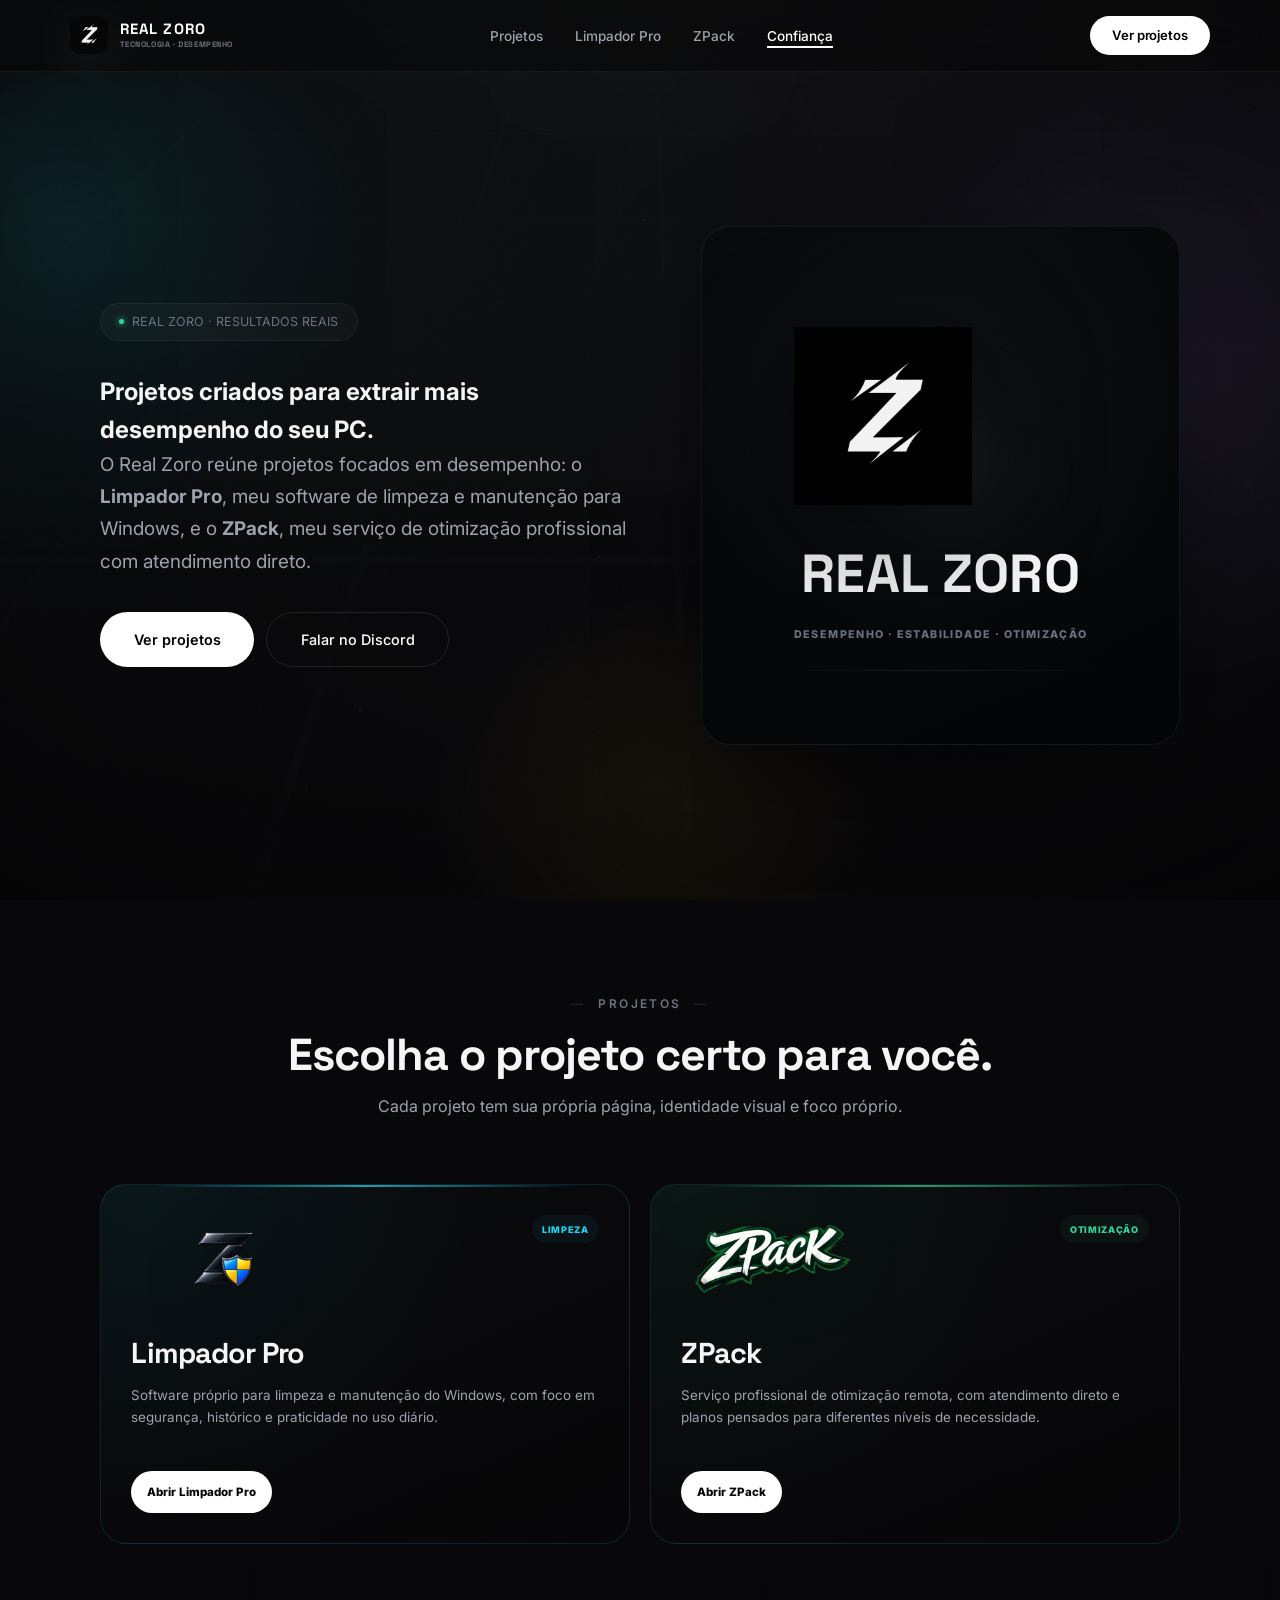
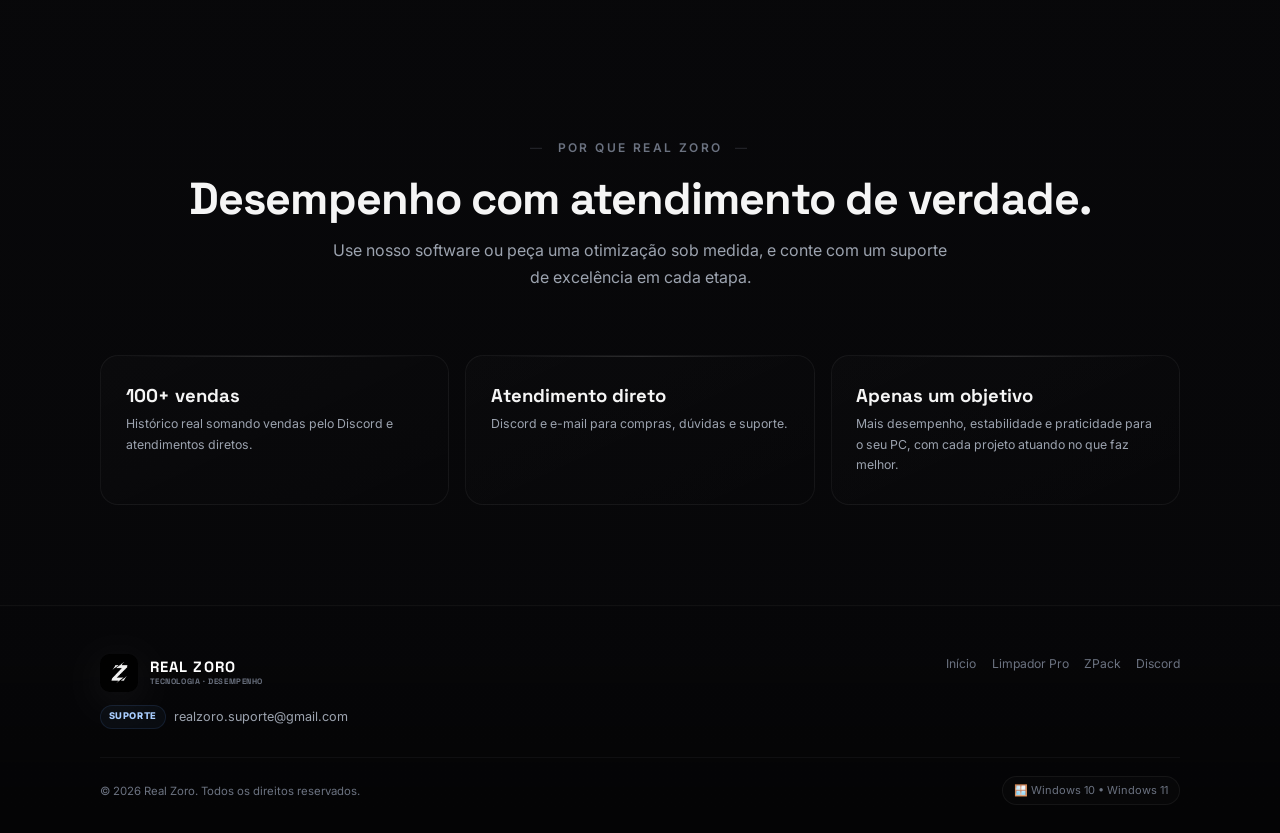
==== commit 7b8d2f83: "Add files via upload" ====
--- a/index.html
+++ b/index.html
@@ -1,16 +1,17 @@
-<!DOCTYPE html><html lang="pt-BR"><head>
-<meta charset="UTF-8"><meta name="viewport" content="width=device-width,initial-scale=1.0">
+<!DOCTYPE html>
+<html lang="pt-BR"><head>
+<meta charset="utf-8"/><meta content="width=device-width,initial-scale=1.0" name="viewport"/>
 <title>Real Zoro — Projetos</title>
-<meta name="description" content="Real Zoro: meus projetos com o Limpador Pro e a ZPack.">
-<meta name="theme-color" content="#080808"><meta name="color-scheme" content="dark">
-<meta property="og:title" content="Real Zoro — Limpador Pro e ZPack"><meta property="og:description" content="Real Zoro: meus projetos com o Limpador Pro e a ZPack."><meta property="og:type" content="website"><meta property="og:locale" content="pt_BR"><meta property="og:site_name" content="Real Zoro"><meta property="og:image" content="assets/LogoZ.png">
-<meta name="twitter:card" content="summary_large_image"><meta name="twitter:title" content="Real Zoro — Limpador Pro e ZPack"><meta name="twitter:description" content="Real Zoro: meus projetos com o Limpador Pro e a ZPack."><meta name="twitter:image" content="assets/LogoZ.png">
-<meta name="robots" content="index,follow,max-image-preview:large"><link rel="icon" href="assets/LogoZ.png" type="image/png">
-<link rel="preconnect" href="https://fonts.googleapis.com"><link rel="preconnect" href="https://fonts.gstatic.com" crossorigin><link rel="stylesheet" href="https://fonts.googleapis.com/css2?family=Inter:wght@400;500;600;700;800&family=Space+Grotesk:wght@500;600;700&display=swap">
-<link rel="stylesheet" href="assets/style.css">
+<meta content="Real Zoro: meus projetos com o Limpador Pro e a ZPack." name="description"/>
+<meta content="#080808" name="theme-color"/><meta content="dark" name="color-scheme"/>
+<meta content="Real Zoro — Limpador Pro e ZPack" property="og:title"/><meta content="Real Zoro: meus projetos com o Limpador Pro e a ZPack." property="og:description"/><meta content="website" property="og:type"/><meta content="pt_BR" property="og:locale"/><meta content="Real Zoro" property="og:site_name"/><meta content="assets/LogoZ.png" property="og:image"/>
+<meta content="summary_large_image" name="twitter:card"/><meta content="Real Zoro — Limpador Pro e ZPack" name="twitter:title"/><meta content="Real Zoro: meus projetos com o Limpador Pro e a ZPack." name="twitter:description"/><meta content="assets/LogoZ.png" name="twitter:image"/>
+<meta content="index,follow,max-image-preview:large" name="robots"/><link href="assets/favicon.png" rel="icon" type="image/png"/>
+<link href="https://fonts.googleapis.com" rel="preconnect"/><link crossorigin="" href="https://fonts.gstatic.com" rel="preconnect"/><link href="https://fonts.googleapis.com/css2?family=Inter:wght@400;500;600;700;800&amp;family=Space+Grotesk:wght@500;600;700&amp;display=swap" rel="stylesheet"/>
+<link href="assets/style.css" rel="stylesheet"/>
 <script type="application/ld+json">{"@context": "https://schema.org", "@type": "WebSite", "name": "Real Zoro", "description": "Site oficial do Real Zoro com os projetos Limpador Pro e ZPack.", "inLanguage": "pt-BR"}</script>
-</head><body><canvas id="particles" aria-hidden="true"></canvas><div class="site-bg" aria-hidden="true"><div class="bg-orb orb-1"></div><div class="bg-orb orb-2"></div><div class="bg-orb orb-3"></div><div class="bg-grid"></div><div class="bg-beam"></div><div class="bg-noise"></div><div class="bg-vignette"></div></div><nav class="nav" aria-label="Navegação principal"><div class="nav-inner"><a href="#inicio" class="logo realzoro-logo" aria-label="Real Zoro"><img src="assets/LogoZ.png" alt="" class="brand-logo-small" width="38" height="38"><span class="realzoro-name"><strong>REAL ZORO</strong><small>Tecnologia · Desempenho</small></span></a><ul class="nav-links" id="navLinks"><li><a href="#projetos">Projetos</a></li><li><a href="limpador-pro/">Limpador Pro</a></li><li><a href="zpack/">ZPack</a></li><li><a href="#confianca">Confiança</a></li></ul><a href="#projetos" class="nav-cta">Ver projetos</a><button class="mobile-toggle" id="mobileToggle" type="button" aria-expanded="false" aria-controls="navLinks" aria-label="Abrir menu">☰</button></div></nav><main class="page-main">
-<section id="inicio" class="home-hero"><div class="wrap" style="width:100%"><div class="home-hero-grid"><div><div class="hero-pill"><span class="dot"></span>REAL ZORO · RESULTADOS REAIS</div><h1>Projetos criados para extrair mais desempenho do seu <span>PC.</span></h1><p class="hero-lead">O Real Zoro reúne projetos focados em desempenho: o <strong>Limpador Pro</strong>, meu software de limpeza e manutenção para Windows, e o <strong>ZPack</strong>, meu serviço de otimização profissional com atendimento direto.</p><div class="hero-actions"><a href="#projetos" class="btn-main">Ver projetos</a><a href="https://discord.gg/urYvqz3s69" target="_blank" rel="noopener noreferrer" class="btn-ghost">Falar no Discord</a></div></div><div class="home-brand-visual"><div><img src="assets/LogoZ.png" alt="Logo oficial Real Zoro" class="home-brand-logo"><div class="home-brand-name">REAL ZORO</div><div class="home-brand-sub">Desempenho · estabilidade · otimização</div></div></div></div></div></section>
-<section id="projetos" class="home-solutions"><div class="wrap"><div class="sec-head reveal"><span class="sec-label">Projetos</span><h2 class="sec-title">Escolha o projeto certo para você.</h2><p class="sec-desc">Cada projeto tem sua própria página, identidade visual e foco próprio.</p></div><div class="home-solutions-grid"><article class="home-solution reveal d1"><div class="home-solution-head"><div class="home-solution-icon"><img src="assets/LimpadorIcon.png" alt="Ícone do Limpador Pro"></div><span class="solution-badge">Limpeza</span></div><h2>Limpador Pro</h2><p>Software próprio para limpeza e manutenção do Windows, com foco em segurança, histórico e praticidade no uso diário.</p><div class="solution-actions"><a class="solution-link" href="limpador-pro/">Abrir Limpador Pro</a></div></article><article class="home-solution zpack reveal d2"><div class="home-solution-head"><div class="home-solution-icon"><img src="assets/ZPackLogo.png" alt="Logo ZPack" class="home-solution-logo"></div><span class="solution-badge">Otimização</span></div><h2>ZPack</h2><p>Serviço profissional de otimização remota, com atendimento direto e planos pensados para diferentes níveis de necessidade.</p><div class="solution-actions"><a class="solution-link" href="zpack/">Abrir ZPack</a></div></article></div></div></section>
-<section id="confianca" class="home-trust"><div class="wrap"><div class="sec-head reveal"><span class="sec-label">Por que Real Zoro</span><h2 class="sec-title">Desempenho com atendimento de verdade.</h2><p class="sec-desc">Use nosso software ou peça uma otimização sob medida, e conte com um suporte de excelência em cada etapa.</p></div><div class="home-trust-grid"><article class="home-trust-card reveal d1"><strong>100+ vendas</strong><p>Histórico real somando vendas pelo Discord e atendimentos diretos.</p></article><article class="home-trust-card reveal d2"><strong>Atendimento direto</strong><p>Discord e e-mail para compras, dúvidas e suporte.</p></article><article class="home-trust-card reveal d3"><strong>Apenas um objetivo</strong><p>Mais desempenho, estabilidade e praticidade para o seu PC, com cada projeto atuando no que faz melhor.</p></article></div></div></section>
-</main><footer class="footer page-footer"><div class="foot-inner"><div class="foot-brand"><a href="#inicio" class="logo realzoro-logo"><img src="assets/LogoZ.png" alt="" class="brand-logo-small" width="38" height="38"><span class="realzoro-name"><strong>REAL ZORO</strong><small>Tecnologia · Desempenho</small></span></a><a href="mailto:realzoro.suporte@gmail.com" class="foot-email"><span class="foot-email-label">Suporte</span><span>realzoro.suporte@gmail.com</span></a></div><nav class="foot-nav" aria-label="Links do rodapé"><a href="#inicio">Início</a><a href="limpador-pro/">Limpador Pro</a><a href="zpack/">ZPack</a><a href="https://discord.gg/urYvqz3s69" target="_blank" rel="noopener noreferrer">Discord</a></nav></div><div class="foot-bottom"><p>© 2026 Real Zoro. Todos os direitos reservados.</p><span class="os-tag">🪟 Windows 10 • Windows 11</span></div></footer><div class="mobile-buybar page-cta"><div class="mobile-buybar-copy"><strong>REAL ZORO</strong><span>Limpador Pro ou ZPack</span></div><a href="#projetos">Ver projetos</a></div><div class="lightbox" id="lightbox" role="dialog" aria-modal="true" aria-label="Visualização ampliada da imagem"><div class="lightbox-inner"><button class="lightbox-close" id="lightboxClose" type="button" aria-label="Fechar imagem ampliada">×</button><img id="lightboxImage" alt=""></div></div><script src="assets/script.js"></script></body></html>+</head><body><canvas aria-hidden="true" id="particles"></canvas><div aria-hidden="true" class="site-bg"><div class="bg-orb orb-1"></div><div class="bg-orb orb-2"></div><div class="bg-orb orb-3"></div><div class="bg-grid"></div><div class="bg-beam"></div><div class="bg-noise"></div><div class="bg-vignette"></div></div><nav aria-label="Navegação principal" class="nav"><div class="nav-inner"><a aria-label="Real Zoro" class="logo realzoro-logo" href="#inicio"><img alt="" class="brand-logo-small" decoding="async" height="38" src="assets/LogoZ.webp" width="38"/><span class="realzoro-name"><strong>REAL ZORO</strong><small>Tecnologia · Desempenho</small></span></a><ul class="nav-links" id="navLinks"><li><a href="#projetos">Projetos</a></li><li><a href="limpador-pro/">Limpador Pro</a></li><li><a href="zpack/">ZPack</a></li><li><a href="#confianca">Confiança</a></li></ul><a class="nav-cta" href="#projetos">Ver projetos</a><button aria-controls="navLinks" aria-expanded="false" aria-label="Abrir menu" class="mobile-toggle" id="mobileToggle" type="button">☰</button></div></nav><main class="page-main">
+<section class="home-hero" id="inicio"><div class="wrap" style="width:100%"><div class="home-hero-grid"><div><div class="hero-pill"><span class="dot"></span>REAL ZORO · RESULTADOS REAIS</div><h1>Projetos criados para extrair mais desempenho do seu <span>PC.</span></h1><p class="hero-lead">O Real Zoro reúne projetos focados em desempenho: o <strong>Limpador Pro</strong>, meu software de limpeza e manutenção para Windows, e o <strong>ZPack</strong>, meu serviço de otimização profissional com atendimento direto.</p><div class="hero-actions"><a class="btn-main" href="#projetos">Ver projetos</a><a class="btn-ghost" href="https://discord.gg/urYvqz3s69" rel="noopener noreferrer" target="_blank">Falar no Discord</a></div></div><div class="home-brand-visual"><div><img alt="Logo oficial Real Zoro" class="home-brand-logo" decoding="async" fetchpriority="high" height="512" loading="eager" src="assets/LogoZ.webp" width="512"/><div class="home-brand-name">REAL ZORO</div><div class="home-brand-sub">Desempenho · estabilidade · otimização</div></div></div></div></div></section>
+<section class="home-solutions" id="projetos"><div class="wrap"><div class="sec-head reveal"><span class="sec-label">Projetos</span><h2 class="sec-title">Escolha o projeto certo para você.</h2><p class="sec-desc">Cada projeto tem sua própria página, identidade visual e foco próprio.</p></div><div class="home-solutions-grid"><article class="home-solution reveal d1"><div class="home-solution-head"><div class="home-solution-icon"><img alt="Ícone do Limpador Pro" decoding="async" fetchpriority="low" height="512" loading="lazy" src="assets/LimpadorIcon.webp" width="512"/></div><span class="solution-badge">Limpeza</span></div><h2>Limpador Pro</h2><p>Software próprio para limpeza e manutenção do Windows, com foco em segurança, histórico e praticidade no uso diário.</p><div class="solution-actions"><a class="solution-link" href="limpador-pro/">Abrir Limpador Pro</a></div></article><article class="home-solution zpack reveal d2"><div class="home-solution-head"><div class="home-solution-icon"><img alt="Logo ZPack" class="home-solution-logo" decoding="async" fetchpriority="low" height="389" loading="lazy" src="assets/ZPackLogo.webp" width="892"/></div><span class="solution-badge">Otimização</span></div><h2>ZPack</h2><p>Serviço profissional de otimização remota, com atendimento direto e planos pensados para diferentes níveis de necessidade.</p><div class="solution-actions"><a class="solution-link" href="zpack/">Abrir ZPack</a></div></article></div></div></section>
+<section class="home-trust" id="confianca"><div class="wrap"><div class="sec-head reveal"><span class="sec-label">Por que Real Zoro</span><h2 class="sec-title">Desempenho com atendimento de verdade.</h2><p class="sec-desc">Use nosso software ou peça uma otimização sob medida, e conte com um suporte de excelência em cada etapa.</p></div><div class="home-trust-grid"><article class="home-trust-card reveal d1"><strong>100+ vendas</strong><p>Histórico real somando vendas pelo Discord e atendimentos diretos.</p></article><article class="home-trust-card reveal d2"><strong>Atendimento direto</strong><p>Discord e e-mail para compras, dúvidas e suporte.</p></article><article class="home-trust-card reveal d3"><strong>Apenas um objetivo</strong><p>Mais desempenho, estabilidade e praticidade para o seu PC, com cada projeto atuando no que faz melhor.</p></article></div></div></section>
+</main><footer class="footer page-footer"><div class="foot-inner"><div class="foot-brand"><a class="logo realzoro-logo" href="#inicio"><img alt="" class="brand-logo-small" decoding="async" fetchpriority="low" height="38" loading="lazy" src="assets/LogoZ.webp" width="38"/><span class="realzoro-name"><strong>REAL ZORO</strong><small>Tecnologia · Desempenho</small></span></a><a class="foot-email" href="mailto:realzoro.suporte@gmail.com"><span class="foot-email-label">Suporte</span><span>realzoro.suporte@gmail.com</span></a></div><nav aria-label="Links do rodapé" class="foot-nav"><a href="#inicio">Início</a><a href="limpador-pro/">Limpador Pro</a><a href="zpack/">ZPack</a><a href="https://discord.gg/urYvqz3s69" rel="noopener noreferrer" target="_blank">Discord</a></nav></div><div class="foot-bottom"><p>© 2026 Real Zoro. Todos os direitos reservados.</p><span class="os-tag">🪟 Windows 10 • Windows 11</span></div></footer><div class="mobile-buybar page-cta"><div class="mobile-buybar-copy"><strong>REAL ZORO</strong><span>Limpador Pro ou ZPack</span></div><a href="#projetos">Ver projetos</a></div><div aria-label="Visualização ampliada da imagem" aria-modal="true" class="lightbox" id="lightbox" role="dialog"><div class="lightbox-inner"><button aria-label="Fechar imagem ampliada" class="lightbox-close" id="lightboxClose" type="button">×</button><img alt="" id="lightboxImage"/></div></div><script defer="" src="assets/script.js"></script></body></html>
--- a/assets/style.css
+++ b/assets/style.css
@@ -1,3743 +1,624 @@
-
-        :root {
-            --bg:#080808;
-            --bg-elevated:#0d0d0d;
-            --bg-card:rgba(255,255,255,.015);
-            --text:#f5f5f5;
-            --text-secondary:#9ca3af;
-            --text-muted:#6b7280;
-            --border:rgba(255,255,255,.05);
-            --border-hover:rgba(255,255,255,.11);
-            --white:#fff;
-            --black:#000;
-
-            --cyan:#22d3ee; --cyan-rgb:34,211,238; --cyan-glow:rgba(34,211,238,.08);
-            --violet:#a78bfa; --violet-rgb:167,139,250; --violet-glow:rgba(167,139,250,.08);
-            --amber:#fbbf24; --amber-rgb:251,191,36; --amber-glow:rgba(251,191,36,.08);
-            --rose:#fb7185; --rose-rgb:251,113,133; --rose-glow:rgba(251,113,133,.08);
-            --emerald:#34d399; --emerald-rgb:52,211,153; --emerald-glow:rgba(52,211,153,.08);
-            --blue:#60a5fa; --blue-rgb:96,165,250; --blue-glow:rgba(96,165,250,.08);
-            --orange:#fb923c; --orange-rgb:251,146,60; --orange-glow:rgba(251,146,60,.08);
-            --teal:#2dd4bf; --teal-rgb:45,212,191; --teal-glow:rgba(45,212,191,.08);
-
-            --radius-sm:14px;
-            --radius-md:20px;
-            --radius-lg:28px;
-            --ease:cubic-bezier(.22,1,.36,1);
-            --ease-bounce:cubic-bezier(.34,1.56,.64,1);
-        }
-
-        *{margin:0;padding:0;box-sizing:border-box}
-        html{scroll-behavior:smooth;scroll-padding-top:90px}
-        body{
-            font-family:'Inter',-apple-system,BlinkMacSystemFont,'Segoe UI',sans-serif;
-            background:
-                radial-gradient(1000px 620px at 8% 8%,rgba(34,211,238,.032),transparent 72%),
+:root{--bg:#080808;--bg-elevated:#0d0d0d;--bg-card:rgba(255,255,255,.015);--text:#f5f5f5;--text-secondary:#9ca3af;--text-muted:#6b7280;--border:rgba(255,255,255,.05);--border-hover:rgba(255,255,255,.11);--white:#fff;--black:#000;--cyan:#22d3ee;--cyan-rgb:34,211,238;--cyan-glow:rgba(34,211,238,.08);--violet:#a78bfa;--violet-rgb:167,139,250;--violet-glow:rgba(167,139,250,.08);--amber:#fbbf24;--amber-rgb:251,191,36;--amber-glow:rgba(251,191,36,.08);--rose:#fb7185;--rose-rgb:251,113,133;--rose-glow:rgba(251,113,133,.08);--emerald:#34d399;--emerald-rgb:52,211,153;--emerald-glow:rgba(52,211,153,.08);--blue:#60a5fa;--blue-rgb:96,165,250;--blue-glow:rgba(96,165,250,.08);--orange:#fb923c;--orange-rgb:251,146,60;--orange-glow:rgba(251,146,60,.08);--teal:#2dd4bf;--teal-rgb:45,212,191;--teal-glow:rgba(45,212,191,.08);--radius-sm:14px;--radius-md:20px;--radius-lg:28px;--ease:cubic-bezier(.22,1,.36,1);--ease-bounce:cubic-bezier(.34,1.56,.64,1);
+        }*{margin:0;padding:0;box-sizing:border-box}html{scroll-behavior:smooth;scroll-padding-top:90px}body{font-family:'Inter',-apple-system,BlinkMacSystemFont,'Segoe UI',sans-serif;background:radial-gradient(1000px 620px at 8% 8%,rgba(34,211,238,.032),transparent 72%),
                 radial-gradient(900px 620px at 93% 14%,rgba(167,139,250,.034),transparent 74%),
-                linear-gradient(180deg,#09090b 0%,#070709 100%);
-            color:var(--text);
-            overflow-x:hidden;
-            line-height:1.6;
-            -webkit-font-smoothing:antialiased;
-            -moz-osx-font-smoothing:grayscale;
-        }
-
-        a{color:inherit}
-        img{max-width:100%}
-        button,a{-webkit-tap-highlight-color:transparent}
-        ::selection{background:rgba(167,139,250,.25);color:#fff}
-        :focus-visible{outline:2px solid var(--cyan);outline-offset:3px}
-
-
-        .site-bg{
-            position:fixed;inset:0;z-index:0;pointer-events:none;
-            overflow:hidden;
-        }
-        .site-bg::before{
-            content:'';
-            position:absolute;inset:0;
-            background:
-                radial-gradient(60% 80% at 50% 0%,rgba(255,255,255,.015),transparent 62%),
-                linear-gradient(180deg,rgba(255,255,255,.012),transparent 18%,transparent 82%,rgba(0,0,0,.18));
-            opacity:.9;
-        }
-        .bg-orb{
-            position:absolute;border-radius:50%;
-            filter:blur(22px);
-            opacity:.55;
-            will-change:transform,opacity;
-        }
-        .bg-orb.orb-1{
-            width:520px;height:520px;left:-120px;top:6vh;
-            background:radial-gradient(circle at 35% 35%,rgba(34,211,238,.18),rgba(34,211,238,.05) 42%,transparent 70%);
-            animation:bgFloatOne 18s ease-in-out infinite alternate;
-        }
-        .bg-orb.orb-2{
-            width:620px;height:620px;right:-180px;top:8vh;
-            background:radial-gradient(circle at 52% 48%,rgba(167,139,250,.19),rgba(167,139,250,.05) 44%,transparent 72%);
-            animation:bgFloatTwo 22s ease-in-out infinite alternate;
-        }
-        .bg-orb.orb-3{
-            width:460px;height:460px;left:34%;bottom:-180px;
-            background:radial-gradient(circle at 50% 40%,rgba(251,191,36,.12),rgba(251,146,60,.045) 45%,transparent 70%);
-            animation:bgFloatThree 24s ease-in-out infinite alternate;
-        }
-        .bg-grid{
-            position:absolute;inset:0;
-            background:
-                linear-gradient(rgba(255,255,255,.024) 1px, transparent 1px),
-                linear-gradient(90deg, rgba(255,255,255,.024) 1px, transparent 1px);
-            background-size:72px 72px;
-            mask-image:radial-gradient(circle at 50% 28%,rgba(0,0,0,.85),transparent 82%);
-            -webkit-mask-image:radial-gradient(circle at 50% 28%,rgba(0,0,0,.85),transparent 82%);
-            opacity:.14;
-            transform:perspective(900px) rotateX(72deg) scale(1.5) translateY(-10%);
-            transform-origin:top center;
-        }
-        .bg-beam{
-            position:absolute;inset:-10% -15% auto;
-            height:65vh;
-            background:
-                radial-gradient(45% 65% at 50% 0%,rgba(255,255,255,.022),transparent 68%),
-                linear-gradient(90deg,transparent,rgba(255,255,255,.03),transparent);
-            opacity:.55;
-            filter:blur(10px);
-            animation:bgBeamShift 18s ease-in-out infinite alternate;
-        }
-        .bg-noise{
-            position:absolute;inset:0;opacity:.045;
-            background-image:url("data:image/svg+xml,%3Csvg xmlns='http://www.w3.org/2000/svg' width='140' height='140' viewBox='0 0 140 140'%3E%3Cfilter id='n'%3E%3CfeTurbulence type='fractalNoise' baseFrequency='.85' numOctaves='2' stitchTiles='stitch'/%3E%3C/filter%3E%3Crect width='140' height='140' filter='url(%23n)' opacity='.65'/%3E%3C/svg%3E");
-            mix-blend-mode:soft-light;
-        }
-        .bg-vignette{
-            position:absolute;inset:0;
-            background:
-                radial-gradient(circle at 50% 22%, transparent 0%, transparent 48%, rgba(0,0,0,.14) 82%, rgba(0,0,0,.32) 100%),
+                linear-gradient(180deg,#09090b 0%,#070709 100%);color:var(--text);overflow-x:hidden;line-height:1.6;-webkit-font-smoothing:antialiased;-moz-osx-font-smoothing:grayscale;
+        }a{color:inherit}img{max-width:100%}button,a{-webkit-tap-highlight-color:transparent}::selection{background:rgba(167,139,250,.25);color:#fff}:focus-visible{outline:2px solid var(--cyan);outline-offset:3px}.site-bg{position:fixed;inset:0;z-index:0;pointer-events:none;overflow:hidden;
+        }.site-bg::before{content:'';position:absolute;inset:0;background:radial-gradient(60% 80% at 50% 0%,rgba(255,255,255,.015),transparent 62%),
+                linear-gradient(180deg,rgba(255,255,255,.012),transparent 18%,transparent 82%,rgba(0,0,0,.18));opacity:.9;
+        }.bg-orb{position:absolute;border-radius:50%;filter:blur(22px);opacity:.55;will-change:transform,opacity;
+        }.bg-orb.orb-1{width:520px;height:520px;left:-120px;top:6vh;background:radial-gradient(circle at 35% 35%,rgba(34,211,238,.18),rgba(34,211,238,.05) 42%,transparent 70%);animation:bgFloatOne 18s ease-in-out infinite alternate;
+        }.bg-orb.orb-2{width:620px;height:620px;right:-180px;top:8vh;background:radial-gradient(circle at 52% 48%,rgba(167,139,250,.19),rgba(167,139,250,.05) 44%,transparent 72%);animation:bgFloatTwo 22s ease-in-out infinite alternate;
+        }.bg-orb.orb-3{width:460px;height:460px;left:34%;bottom:-180px;background:radial-gradient(circle at 50% 40%,rgba(251,191,36,.12),rgba(251,146,60,.045) 45%,transparent 70%);animation:bgFloatThree 24s ease-in-out infinite alternate;
+        }.bg-grid{position:absolute;inset:0;background:linear-gradient(rgba(255,255,255,.024) 1px, transparent 1px),
+                linear-gradient(90deg, rgba(255,255,255,.024) 1px, transparent 1px);background-size:72px 72px;mask-image:radial-gradient(circle at 50% 28%,rgba(0,0,0,.85),transparent 82%);-webkit-mask-image:radial-gradient(circle at 50% 28%,rgba(0,0,0,.85),transparent 82%);opacity:.14;transform:perspective(900px) rotateX(72deg) scale(1.5) translateY(-10%);transform-origin:top center;
+        }.bg-beam{position:absolute;inset:-10% -15% auto;height:65vh;background:radial-gradient(45% 65% at 50% 0%,rgba(255,255,255,.022),transparent 68%),
+                linear-gradient(90deg,transparent,rgba(255,255,255,.03),transparent);opacity:.55;filter:blur(10px);animation:bgBeamShift 18s ease-in-out infinite alternate;
+        }.bg-noise{position:absolute;inset:0;opacity:.045;background-image:url("data:image/svg+xml,%3Csvg xmlns='http://www.w3.org/2000/svg' width='140' height='140' viewBox='0 0 140 140'%3E%3Cfilter id='n'%3E%3CfeTurbulence type='fractalNoise' baseFrequency='.85' numOctaves='2' stitchTiles='stitch'/%3E%3C/filter%3E%3Crect width='140' height='140' filter='url(%23n)' opacity='.65'/%3E%3C/svg%3E");mix-blend-mode:soft-light;
+        }.bg-vignette{position:absolute;inset:0;background:radial-gradient(circle at 50% 22%, transparent 0%, transparent 48%, rgba(0,0,0,.14) 82%, rgba(0,0,0,.32) 100%),
                 linear-gradient(180deg,rgba(0,0,0,.02),rgba(0,0,0,.08));
-        }
-
-        @keyframes bgFloatOne{
-            0%{transform:translate3d(0,0,0) scale(1)}
-            100%{transform:translate3d(70px,40px,0) scale(1.08)}
-        }
-        @keyframes bgFloatTwo{
-            0%{transform:translate3d(0,0,0) scale(1)}
-            100%{transform:translate3d(-80px,55px,0) scale(1.1)}
-        }
-        @keyframes bgFloatThree{
-            0%{transform:translate3d(0,0,0) scale(1)}
-            100%{transform:translate3d(-35px,-60px,0) scale(1.08)}
-        }
-        @keyframes bgBeamShift{
-            0%{transform:translateX(-2%) translateY(0) scale(1)}
-            100%{transform:translateX(2%) translateY(1.5%) scale(1.04)}
-        }
-
-        #particles{
-            position:fixed;inset:0;z-index:0;
-            pointer-events:none;opacity:.35;
-            contain:strict;
-        }
-
-        .skip-link{
-            position:fixed;top:-100px;left:16px;z-index:9999;
-            background:#fff;color:#000;padding:.6rem 1rem;border-radius:10px;
-        }
-        .skip-link:focus{top:16px}
-
-        /* NAV — visual do site original */
-        .nav{
-            position:fixed;top:0;left:0;right:0;z-index:1000;
-            padding:1rem 2rem;
-            background:rgba(8,8,8,.65);
-            backdrop-filter:blur(20px) saturate(1.3);
-            border-bottom:1px solid var(--border);
-            transition:all .5s var(--ease);
-        }
-        .nav.scrolled{
-            background:rgba(8,8,8,.92);
-            padding:.75rem 2rem;
-            border-bottom-color:var(--border-hover);
-            box-shadow:0 12px 32px rgba(0,0,0,.22);
-        }
-        .nav-inner{
-            max-width:1140px;margin:0 auto;
-            display:flex;justify-content:space-between;align-items:center;gap:1.5rem;
-        }
-        .logo{
-            font-family:'Space Grotesk',sans-serif;
-            font-size:1.3rem;font-weight:700;
-            color:var(--white);text-decoration:none;
-            display:flex;align-items:center;gap:.5rem;
-            letter-spacing:-.02em;white-space:nowrap;
-        }
-        .logo-mark{
-            width:32px;height:32px;
-            background:linear-gradient(135deg,#fff,#9ca3af);
-            border-radius:9px;
-            display:flex;align-items:center;justify-content:center;
-            font-size:1rem;
-            transition:transform .5s var(--ease),box-shadow .5s var(--ease);
-        }
-        .logo:hover .logo-mark{
-            transform:rotate(-6deg) scale(1.05);
-            box-shadow:0 8px 24px rgba(255,255,255,.08);
-        }
-        .nav-links{
-            display:flex;gap:2rem;list-style:none;align-items:center;
-        }
-        .nav-links a{
-            color:var(--text-secondary);text-decoration:none;
-            font-size:.85rem;font-weight:500;
-            transition:color .4s var(--ease);
-            position:relative;
-        }
-        .nav-links a::after{
-            content:'';position:absolute;bottom:-4px;left:50%;
-            width:0;height:1.5px;background:var(--white);
-            transition:all .4s var(--ease);transform:translateX(-50%);
-        }
-        .nav-links a:hover,.nav-links a.active{color:var(--white)}
-        .nav-links a:hover::after,.nav-links a.active::after{width:100%}
-        .nav-cta{
-            background:var(--white);color:var(--black);
-            padding:.55rem 1.4rem;border-radius:50px;
-            font-weight:600;font-size:.82rem;
-            text-decoration:none;transition:all .4s var(--ease);
-            border:none;cursor:pointer;letter-spacing:-.01em;
-            white-space:nowrap;
-        }
-        .nav-cta:hover{
-            background:var(--text-secondary);
-            transform:translateY(-2px);
-            box-shadow:0 8px 24px rgba(255,255,255,.08);
-        }
-        .mobile-toggle{
-            display:none;background:none;border:none;
-            color:var(--white);font-size:1.3rem;cursor:pointer;
-            width:40px;height:40px;border-radius:9px;
-        }
-
-        main{position:relative;z-index:2}
-        section{position:relative;padding:100px 2rem}
-        .wrap{max-width:1080px;margin:0 auto}
-
-        /* HERO — mantém a estrutura da versão nova */
-        .hero{
-            min-height:100vh;
-            display:flex;align-items:center;
-            padding:135px 2rem 90px;
-            overflow:hidden;
-        }
-        .hero::before{
-            content:'';position:absolute;top:34%;left:17%;
-            transform:translate(-50%,-50%);
-            width:640px;height:640px;
-            background:radial-gradient(circle,rgba(255,255,255,.025),transparent 62%);
-            animation:breathe 10s ease-in-out infinite;
-            pointer-events:none;
-        }
-        .hero::after{
-            content:'';position:absolute;right:-180px;top:18%;
-            width:560px;height:560px;border-radius:50%;
-            background:radial-gradient(circle,rgba(167,139,250,.04),rgba(34,211,238,.018) 38%,transparent 70%);
-            animation:floatOrb 13s ease-in-out infinite alternate;
-            pointer-events:none;
-        }
-        @keyframes breathe{
-            0%,100%{transform:translate(-50%,-50%) scale(1);opacity:.4}
-            50%{transform:translate(-50%,-50%) scale(1.18);opacity:.72}
-        }
-        @keyframes floatOrb{to{transform:translate(-35px,28px) scale(1.08)}}
-
-        .hero-grid{
-            display:grid;grid-template-columns:minmax(0,1.05fr) minmax(420px,.95fr);
-            gap:64px;align-items:center;
-        }
-        .hero-copy{position:relative;z-index:2}
-        .hero-pill{
-            display:inline-flex;align-items:center;gap:.5rem;
-            background:rgba(255,255,255,.03);
-            border:1px solid var(--border);
-            padding:.5rem 1.15rem;border-radius:50px;
-            font-size:.78rem;color:var(--text-muted);
-            margin-bottom:2rem;backdrop-filter:blur(10px);
-            animation:fadeUp .6s var(--ease) both;
-        }
-        .hero-pill .dot{
-            width:5px;height:5px;background:var(--emerald);border-radius:50%;
-            animation:pulse 3s ease-in-out infinite;
-            box-shadow:0 0 6px var(--emerald);
-        }
-        @keyframes pulse{
-            0%,100%{opacity:1;transform:scale(1)}
-            50%{opacity:.35;transform:scale(1.55)}
-        }
-        .hero h1{
-            font-family:'Space Grotesk',sans-serif;
-            font-size:clamp(3rem,6.5vw,5.25rem);
-            font-weight:700;line-height:1.04;
-            letter-spacing:-.045em;margin-bottom:1.3rem;
-            animation:fadeUp .6s var(--ease) .05s both;
-        }
-        .hero h1 span{
-            background:linear-gradient(180deg,#fff 0%,#a1a1aa 100%);
-            -webkit-background-clip:text;background-clip:text;color:transparent;
-        }
-        .hero-lead{
-            font-size:clamp(1rem,2vw,1.18rem);
-            color:var(--text-secondary);max-width:560px;
-            margin:0 0 2.15rem;font-weight:400;line-height:1.7;
-            animation:fadeUp .6s var(--ease) .1s both;
-        }
-        .hero-actions{
-            display:flex;gap:.75rem;flex-wrap:wrap;
-            animation:fadeUp .6s var(--ease) .15s both;
-        }
-        .btn-main,.btn-ghost{
-            padding:.95rem 2.1rem;border-radius:50px;
-            font-size:.9rem;text-decoration:none;
-            display:inline-flex;align-items:center;justify-content:center;gap:.45rem;
-            transition:all .5s var(--ease);position:relative;overflow:hidden;
-        }
-        .btn-main{
-            background:var(--white);color:var(--black);font-weight:600;border:none;
-        }
-        .btn-main::before{
-            content:'';position:absolute;top:0;left:-100%;
-            width:100%;height:100%;
-            background:linear-gradient(90deg,transparent,rgba(0,0,0,.06),transparent);
-            transition:.7s var(--ease);
-        }
-        .btn-main:hover::before{left:100%}
-        .btn-main:hover{
-            transform:translateY(-3px) scale(1.02);
-            box-shadow:0 12px 36px rgba(255,255,255,.12);
-        }
-        .btn-ghost{
-            background:transparent;color:var(--white);
-            font-weight:500;border:1px solid var(--border-hover);
-        }
-        .btn-ghost:hover{
-            border-color:rgba(255,255,255,.25);
-            background:rgba(255,255,255,.03);
-            transform:translateY(-3px) scale(1.02);
-        }
-
-        .app-preview{
-            position:relative;padding:12px;
-            border:1px solid var(--border-hover);
-            border-radius:24px;
-            background:linear-gradient(180deg,rgba(255,255,255,.04),rgba(255,255,255,.012));
-            box-shadow:0 28px 80px rgba(0,0,0,.36);
-            overflow:hidden;
-            --mx:50%;--my:50%;
-            transition:transform .5s var(--ease),box-shadow .5s var(--ease),border-color .4s var(--ease);
-        }
-        .app-preview::before{
-            content:'';position:absolute;inset:0;
-            background:radial-gradient(420px circle at var(--mx) var(--my),rgba(255,255,255,.085),transparent 48%);
-            opacity:0;transition:opacity .35s var(--ease);pointer-events:none;z-index:2;
-        }
-        .app-preview:hover{
-            transform:translateY(-6px) scale(1.008);
-            border-color:rgba(255,255,255,.18);
-            box-shadow:0 36px 94px rgba(0,0,0,.48),0 0 46px rgba(167,139,250,.045);
-        }
-        .app-preview:hover::before{opacity:1}
-        .app-preview img{
-            display:block;width:100%;border-radius:16px;
-            border:1px solid rgba(255,255,255,.055);
-            transition:transform .8s var(--ease);
-        }
-        .app-preview:hover img{transform:scale(1.012)}
-        .preview-caption{
-            display:flex;justify-content:space-between;gap:1rem;
-            padding:.8rem .35rem .15rem;
-            color:var(--text-muted);font-size:.76rem;
-        }
-        .preview-caption strong{color:var(--text-secondary)}
-
-        .hero-launcher{
-            padding:12px;
-        }
-        .launcher-stage{
-            position:relative;
-            min-height:510px;
-            display:grid;
-            place-items:center;
-            overflow:hidden;
-            border-radius:18px;
-            border:1px solid rgba(255,255,255,.05);
-            background:
-                radial-gradient(520px circle at 50% 46%,rgba(255,255,255,.025),transparent 58%),
-                linear-gradient(180deg,#08090b 0%,#050608 55%,#030405 100%);
-            box-shadow:
-                inset 0 1px 0 rgba(255,255,255,.025),
-                inset 0 -28px 80px rgba(0,0,0,.22);
-        }
-        .launcher-stage::before{
-            content:'';
-            position:absolute;
-            inset:9%;
-            border-radius:32px;
-            background:radial-gradient(ellipse at center,rgba(255,255,255,.018),transparent 68%);
-            filter:blur(8px);
-            opacity:.75;
-            pointer-events:none;
-        }
-        .launcher-stage::after{
-            content:'';
-            position:absolute;
-            left:16%;right:16%;bottom:12%;
-            height:1px;
-            background:linear-gradient(90deg,transparent,rgba(255,255,255,.06),transparent);
-            opacity:.7;
-            pointer-events:none;
-        }
-        .launcher-windowbar{
-            display:none;
-        }
-        .hero-shortcut{
-            position:relative;z-index:2;
-            display:flex;flex-direction:column;align-items:center;
-            margin-top:0;
-            padding:1.55rem 1.8rem 1.25rem;
-            min-width:230px;
-            border-radius:24px;
-            border:1px solid rgba(255,255,255,.065);
-            background:
-                linear-gradient(180deg,rgba(255,255,255,.022),rgba(255,255,255,.008));
-            box-shadow:
-                0 24px 58px rgba(0,0,0,.34),
-                inset 0 1px 0 rgba(255,255,255,.025);
-            backdrop-filter:blur(10px);
-            transition:transform .45s var(--ease),border-color .35s var(--ease),box-shadow .45s var(--ease);
-        }
-        .hero-shortcut:hover{
-            transform:translateY(-5px);
-            border-color:rgba(255,255,255,.11);
-            box-shadow:
-                0 30px 70px rgba(0,0,0,.42),
-                inset 0 1px 0 rgba(255,255,255,.035);
-        }
-        .hero-icon-shell{
-            width:148px;height:148px;
-            display:grid;place-items:center;
-            margin-bottom:1.05rem;
-            border-radius:32px;
-            background:transparent;
-            border:none;
-            box-shadow:none;
-        }
-        .hero-icon-shell img{
-            width:124px;height:124px;
-            object-fit:contain;
-            border:0;
-            background:transparent;
-            filter:drop-shadow(0 14px 24px rgba(0,0,0,.42));
-            transform:none !important;
-        }
-        .hero-shortcut strong{
-            font-family:'Space Grotesk',sans-serif;
-            font-size:1.12rem;
-            letter-spacing:-.01em;
-        }
-        .hero-shortcut small{
-            display:none;
-        }
-        .launcher-status{
-            display:none;
-        }
-        .launcher-status-dot{
-            display:none;
-        }
-
-        .stats{
-            display:grid;grid-template-columns:repeat(4,1fr);
-            gap:1px;margin-top:3.5rem;
-            border:1px solid var(--border);border-radius:18px;overflow:hidden;
-            background:var(--border);
-        }
-        .stat{
-            background:rgba(13,13,13,.97);padding:1.35rem;
-            position:relative;overflow:hidden;
-            transition:background .35s var(--ease),transform .35s var(--ease);
-        }
-        .stat::before{
-            content:'';position:absolute;top:0;left:15%;right:15%;height:1.5px;
-            background:linear-gradient(90deg,transparent,var(--stat-color),transparent);
-            opacity:.5;transform:scaleX(.55);transition:all .45s var(--ease);
-        }
-        .stat:nth-child(1){--stat-color:var(--cyan)}
-        .stat:nth-child(2){--stat-color:var(--violet)}
-        .stat:nth-child(3){--stat-color:var(--emerald)}
-        .stat:nth-child(4){--stat-color:var(--amber)}
-        .stat:hover{background:#121212;transform:translateY(-2px)}
-        .stat:hover::before{opacity:1;transform:scaleX(1)}
-        .stat strong{display:block;font-size:1rem;font-weight:600}
-        .stat span{color:var(--text-muted);font-size:.76rem}
-
-        /* CABEÇALHOS DE SEÇÃO — visual do original */
-        .sec-head{text-align:center;margin-bottom:4rem}
-        .sec-label{
-            display:inline-block;color:var(--text-muted);
-            font-size:.75rem;font-weight:600;
-            letter-spacing:.2em;text-transform:uppercase;
-            margin-bottom:1rem;
-        }
-        .sec-label::before,.sec-label::after{
-            content:'—';margin:0 .8rem;opacity:.25;
-        }
-        .sec-title{
-            font-family:'Space Grotesk',sans-serif;
-            font-size:clamp(1.9rem,3.5vw,2.8rem);
-            font-weight:700;color:var(--text);
-            margin-bottom:.75rem;letter-spacing:-.02em;line-height:1.15;
-        }
-        .sec-desc{
-            color:var(--text-secondary);font-size:1rem;
-            max-width:620px;margin:0 auto;line-height:1.7;
-        }
-
-
-        /* REAL ZORO — identidade principal do site */
-        .realzoro-logo{
-            gap:.72rem;
-        }
-        .brand-logo-small{
-            width:38px;height:38px;flex:0 0 38px;
-            object-fit:cover;
-            border-radius:10px;
-            mix-blend-mode:screen;
-            filter:drop-shadow(0 8px 18px rgba(255,255,255,.055));
-            transition:transform .4s var(--ease),filter .4s var(--ease);
-        }
-        .realzoro-logo:hover .brand-logo-small{
-            transform:scale(1.06) rotate(-2deg);
-            filter:drop-shadow(0 10px 24px rgba(255,255,255,.10));
-        }
-        .realzoro-name{
-            display:flex;flex-direction:column;line-height:1;
-        }
-        .realzoro-name strong{
-            font-family:'Space Grotesk',sans-serif;
-            font-size:.93rem;letter-spacing:.08em;
-        }
-        .realzoro-name small{
-            margin-top:.25rem;
-            color:var(--text-muted);
-            font-size:.49rem;font-weight:700;letter-spacing:.075em;text-transform:uppercase;
-        }
-
-        .brand-showcase{
-            position:relative;
-            min-height:510px;
-            display:grid;place-items:center;
-            overflow:hidden;
-            border:1px solid rgba(255,255,255,.06);
-            border-radius:28px;
-            background:
-                radial-gradient(420px circle at 50% 36%,rgba(255,255,255,.035),transparent 62%),
+        }@keyframesbgFloatOne{0%{transform:translate3d(0,0,0) scale(1)}100%{transform:translate3d(70px,40px,0) scale(1.08)}
+        }@keyframesbgFloatTwo{0%{transform:translate3d(0,0,0) scale(1)}100%{transform:translate3d(-80px,55px,0) scale(1.1)}
+        }@keyframesbgFloatThree{0%{transform:translate3d(0,0,0) scale(1)}100%{transform:translate3d(-35px,-60px,0) scale(1.08)}
+        }@keyframesbgBeamShift{0%{transform:translateX(-2%) translateY(0) scale(1)}100%{transform:translateX(2%) translateY(1.5%) scale(1.04)}
+        }#particles{position:fixed;inset:0;z-index:0;pointer-events:none;opacity:.35;contain:strict;
+        }.nav{position:fixed;top:0;left:0;right:0;z-index:1000;padding:1rem 2rem;background:rgba(8,8,8,.65);backdrop-filter:blur(20px) saturate(1.3);border-bottom:1px solid var(--border);transition:all .5s var(--ease);
+        }.nav.scrolled{background:rgba(8,8,8,.92);padding:.75rem 2rem;border-bottom-color:var(--border-hover);box-shadow:0 12px 32px rgba(0,0,0,.22);
+        }.nav-inner{max-width:1140px;margin:0 auto;display:flex;justify-content:space-between;align-items:center;gap:1.5rem;
+        }.logo{font-family:'Space Grotesk',sans-serif;font-size:1.3rem;font-weight:700;color:var(--white);text-decoration:none;display:flex;align-items:center;gap:.5rem;letter-spacing:-.02em;white-space:nowrap;
+        }.nav-links{display:flex;gap:2rem;list-style:none;align-items:center;
+        }.nav-links a{color:var(--text-secondary);text-decoration:none;font-size:.85rem;font-weight:500;transition:color .4s var(--ease);position:relative;
+        }.nav-links a::after{content:'';position:absolute;bottom:-4px;left:50%;width:0;height:1.5px;background:var(--white);transition:all .4s var(--ease);transform:translateX(-50%);
+        }.nav-links a:hover,.nav-links a.active{color:var(--white)}.nav-links a:hover::after,.nav-links a.active::after{width:100%}.nav-cta{background:var(--white);color:var(--black);padding:.55rem 1.4rem;border-radius:50px;font-weight:600;font-size:.82rem;text-decoration:none;transition:all .4s var(--ease);border:none;cursor:pointer;letter-spacing:-.01em;white-space:nowrap;
+        }.nav-cta:hover{background:var(--text-secondary);transform:translateY(-2px);box-shadow:0 8px 24px rgba(255,255,255,.08);
+        }.mobile-toggle{display:none;background:none;border:none;color:var(--white);font-size:1.3rem;cursor:pointer;width:40px;height:40px;border-radius:9px;
+        }main{position:relative;z-index:2}section{position:relative;padding:100px 2rem}.wrap{max-width:1080px;margin:0 auto}.hero{min-height:100vh;display:flex;align-items:center;padding:135px 2rem 90px;overflow:hidden;
+        }.hero::before{content:'';position:absolute;top:34%;left:17%;transform:translate(-50%,-50%);width:640px;height:640px;background:radial-gradient(circle,rgba(255,255,255,.025),transparent 62%);animation:breathe 10s ease-in-out infinite;pointer-events:none;
+        }.hero::after{content:'';position:absolute;right:-180px;top:18%;width:560px;height:560px;border-radius:50%;background:radial-gradient(circle,rgba(167,139,250,.04),rgba(34,211,238,.018) 38%,transparent 70%);animation:floatOrb 13s ease-in-out infinite alternate;pointer-events:none;
+        }@keyframesbreathe{0%,100%{transform:translate(-50%,-50%) scale(1);opacity:.4}50%{transform:translate(-50%,-50%) scale(1.18);opacity:.72}
+        }@keyframesfloatOrb{to{transform:translate(-35px,28px) scale(1.08)}}.hero-grid{display:grid;grid-template-columns:minmax(0,1.05fr) minmax(420px,.95fr);gap:64px;align-items:center;
+        }.hero-pill{display:inline-flex;align-items:center;gap:.5rem;background:rgba(255,255,255,.03);border:1px solid var(--border);padding:.5rem 1.15rem;border-radius:50px;font-size:.78rem;color:var(--text-muted);margin-bottom:2rem;backdrop-filter:blur(10px);animation:fadeUp .6s var(--ease) both;
+        }.hero-pill .dot{width:5px;height:5px;background:var(--emerald);border-radius:50%;animation:pulse 3s ease-in-out infinite;box-shadow:0 0 6px var(--emerald);
+        }@keyframespulse{0%,100%{opacity:1;transform:scale(1)}50%{opacity:.35;transform:scale(1.55)}
+        }.hero h1{font-family:'Space Grotesk',sans-serif;font-size:clamp(3rem,6.5vw,5.25rem);font-weight:700;line-height:1.04;letter-spacing:-.045em;margin-bottom:1.3rem;animation:fadeUp .6s var(--ease) .05s both;
+        }.hero h1 span{background:linear-gradient(180deg,#fff 0%,#a1a1aa 100%);-webkit-background-clip:text;background-clip:text;color:transparent;
+        }.hero-lead{font-size:clamp(1rem,2vw,1.18rem);color:var(--text-secondary);max-width:560px;margin:0 0 2.15rem;font-weight:400;line-height:1.7;animation:fadeUp .6s var(--ease) .1s both;
+        }.hero-actions{display:flex;gap:.75rem;flex-wrap:wrap;animation:fadeUp .6s var(--ease) .15s both;
+        }.btn-main,.btn-ghost{padding:.95rem 2.1rem;border-radius:50px;font-size:.9rem;text-decoration:none;display:inline-flex;align-items:center;justify-content:center;gap:.45rem;transition:all .5s var(--ease);position:relative;overflow:hidden;
+        }.btn-main{background:var(--white);color:var(--black);font-weight:600;border:none;
+        }.btn-main::before{content:'';position:absolute;top:0;left:-100%;width:100%;height:100%;background:linear-gradient(90deg,transparent,rgba(0,0,0,.06),transparent);transition:.7s var(--ease);
+        }.btn-main:hover::before{left:100%}.btn-main:hover{transform:translateY(-3px) scale(1.02);box-shadow:0 12px 36px rgba(255,255,255,.12);
+        }.btn-ghost{background:transparent;color:var(--white);font-weight:500;border:1px solid var(--border-hover);
+        }.btn-ghost:hover{border-color:rgba(255,255,255,.25);background:rgba(255,255,255,.03);transform:translateY(-3px) scale(1.02);
+        }.app-preview{position:relative;padding:12px;border:1px solid var(--border-hover);border-radius:24px;background:linear-gradient(180deg,rgba(255,255,255,.04),rgba(255,255,255,.012));box-shadow:0 28px 80px rgba(0,0,0,.36);overflow:hidden;--mx:50%;--my:50%;transition:transform .5s var(--ease),box-shadow .5s var(--ease),border-color .4s var(--ease);
+        }.app-preview::before{content:'';position:absolute;inset:0;background:radial-gradient(420px circle at var(--mx) var(--my),rgba(255,255,255,.085),transparent 48%);opacity:0;transition:opacity .35s var(--ease);pointer-events:none;z-index:2;
+        }.app-preview:hover{transform:translateY(-6px) scale(1.008);border-color:rgba(255,255,255,.18);box-shadow:0 36px 94px rgba(0,0,0,.48),0 0 46px rgba(167,139,250,.045);
+        }.app-preview:hover::before{opacity:1}.app-preview img{display:block;width:100%;border-radius:16px;border:1px solid rgba(255,255,255,.055);transition:transform .8s var(--ease);
+        }.app-preview:hover img{transform:scale(1.012)}.stat{background:rgba(13,13,13,.97);padding:1.35rem;position:relative;overflow:hidden;transition:background .35s var(--ease),transform .35s var(--ease);
+        }.stat::before{content:'';position:absolute;top:0;left:15%;right:15%;height:1.5px;background:linear-gradient(90deg,transparent,var(--stat-color),transparent);opacity:.5;transform:scaleX(.55);transition:all .45s var(--ease);
+        }.stat:nth-child(1){--stat-color:var(--cyan)}.stat:nth-child(2){--stat-color:var(--violet)}.stat:nth-child(3){--stat-color:var(--emerald)}.stat:nth-child(4){--stat-color:var(--amber)}.stat:hover{background:#121212;transform:translateY(-2px)}.stat:hover::before{opacity:1;transform:scaleX(1)}.stat strong{display:block;font-size:1rem;font-weight:600}.stat span{color:var(--text-muted);font-size:.76rem}.sec-head{text-align:center;margin-bottom:4rem}.sec-label{display:inline-block;color:var(--text-muted);font-size:.75rem;font-weight:600;letter-spacing:.2em;text-transform:uppercase;margin-bottom:1rem;
+        }.sec-label::before,.sec-label::after{content:'—';margin:0 .8rem;opacity:.25;
+        }.sec-title{font-family:'Space Grotesk',sans-serif;font-size:clamp(1.9rem,3.5vw,2.8rem);font-weight:700;color:var(--text);margin-bottom:.75rem;letter-spacing:-.02em;line-height:1.15;
+        }.sec-desc{color:var(--text-secondary);font-size:1rem;max-width:620px;margin:0 auto;line-height:1.7;
+        }.realzoro-logo{gap:.72rem;
+        }.brand-logo-small{width:38px;height:38px;flex:0 0 38px;object-fit:cover;border-radius:10px;mix-blend-mode:screen;filter:drop-shadow(0 8px 18px rgba(255,255,255,.055));transition:transform .4s var(--ease),filter .4s var(--ease);
+        }.realzoro-logo:hover .brand-logo-small{transform:scale(1.06) rotate(-2deg);filter:drop-shadow(0 10px 24px rgba(255,255,255,.10));
+        }.realzoro-name{display:flex;flex-direction:column;line-height:1;
+        }.realzoro-name strong{font-family:'Space Grotesk',sans-serif;font-size:.93rem;letter-spacing:.08em;
+        }.realzoro-name small{margin-top:.25rem;color:var(--text-muted);font-size:.49rem;font-weight:700;letter-spacing:.075em;text-transform:uppercase;
+        }.brand-showcase{position:relative;min-height:510px;display:grid;place-items:center;overflow:hidden;border:1px solid rgba(255,255,255,.06);border-radius:28px;background:radial-gradient(420px circle at 50% 36%,rgba(255,255,255,.035),transparent 62%),
                 radial-gradient(260px circle at 20% 82%,rgba(251,113,133,.035),transparent 70%),
                 radial-gradient(260px circle at 82% 78%,rgba(52,211,153,.032),transparent 70%),
-                linear-gradient(155deg,#0a0b0e,#040506 70%);
-            box-shadow:0 34px 90px rgba(0,0,0,.38),inset 0 1px 0 rgba(255,255,255,.035);
-        }
-        .brand-showcase::before{
-            content:'';
-            position:absolute;inset:0;pointer-events:none;
-            background:
-                linear-gradient(115deg,transparent 0 35%,rgba(255,255,255,.018) 50%,transparent 65%);
-            opacity:.65;
-        }
-        .brand-showcase::after{
-            content:'';
-            position:absolute;left:14%;right:14%;bottom:13%;height:1px;
-            background:linear-gradient(90deg,transparent,rgba(255,255,255,.08),transparent);
-        }
-        .brand-lockup{
-            position:relative;z-index:1;
-            display:flex;flex-direction:column;align-items:center;
-            text-align:center;
-        }
-        .brand-logo-hero{
-            width:150px;height:150px;
-            object-fit:cover;
-            margin-bottom:1.2rem;
-            border-radius:28px;
-            mix-blend-mode:screen;
-            filter:
-                drop-shadow(0 22px 46px rgba(0,0,0,.45))
-                drop-shadow(0 0 24px rgba(255,255,255,.055));
-            transition:transform .55s var(--ease),filter .55s var(--ease);
-        }
-        .brand-lockup:hover .brand-logo-hero{
-            transform:translateY(-4px) scale(1.025);
-            filter:
-                drop-shadow(0 28px 58px rgba(0,0,0,.50))
-                drop-shadow(0 0 34px rgba(255,255,255,.085));
-        }
-        .brand-wordmark{
-            font-family:'Space Grotesk',sans-serif;
-            font-size:clamp(1.8rem,4vw,2.75rem);
-            font-weight:800;letter-spacing:.02em;
-        }
-        .brand-wordmark span{
-            color:#fff;
-        }
-        .brand-wordmark strong{
-            margin-left:.25rem;
-            background:linear-gradient(135deg,#fff,#f3f4f6 40%,#fb7185 100%);
-            -webkit-background-clip:text;background-clip:text;color:transparent;
-        }
-        .brand-subline{
-            margin-top:.5rem;
-            color:var(--text-muted);
-            font-size:.69rem;font-weight:700;letter-spacing:.13em;text-transform:uppercase;
-        }
-        .brand-mini-offers{
-            display:flex;gap:.55rem;flex-wrap:wrap;justify-content:center;
-            margin-top:1.2rem;
-        }
-        .brand-mini-offers span{
-            padding:.34rem .62rem;border-radius:999px;
-            border:1px solid var(--border);
-            background:rgba(255,255,255,.015);
-            color:var(--text-secondary);
-            font-size:.62rem;font-weight:700;
-        }
-
-        /* Duas frentes da marca */
-        .sec-solutions{
-            padding-top:80px;
-            background:
-                radial-gradient(740px 380px at 14% 44%,rgba(34,211,238,.025),transparent 72%),
-                radial-gradient(740px 380px at 88% 44%,rgba(251,113,133,.022),transparent 72%);
-        }
-        .solutions-grid{
-            display:grid;grid-template-columns:repeat(2,minmax(0,1fr));gap:1rem;
-        }
-        .solution-card{
-            --sol:var(--cyan);--sol-rgb:var(--cyan-rgb);
-            position:relative;overflow:hidden;isolation:isolate;
-            min-height:340px;
-            padding:1.7rem;
-            border-radius:26px;
-            border:1px solid rgba(var(--sol-rgb),.14);
-            background:
-                radial-gradient(520px circle at 12% 0%,rgba(var(--sol-rgb),.07),transparent 62%),
-                linear-gradient(155deg,rgba(var(--sol-rgb),.025),rgba(255,255,255,.008) 46%,rgba(0,0,0,.18));
-            transition:transform .5s var(--ease),border-color .4s var(--ease),box-shadow .5s var(--ease);
-        }
-        .solution-card.service{--sol:var(--rose);--sol-rgb:var(--rose-rgb)}
-        .solution-card::before{
-            content:'';position:absolute;left:10%;right:10%;top:0;height:2px;
-            background:linear-gradient(90deg,transparent,var(--sol),transparent);opacity:.7;
-        }
-        .solution-card:hover{
-            transform:translateY(-7px);
-            border-color:rgba(var(--sol-rgb),.27);
-            box-shadow:0 28px 66px rgba(0,0,0,.34),0 0 38px rgba(var(--sol-rgb),.055);
-        }
-        .solution-top{
-            display:flex;align-items:flex-start;justify-content:space-between;gap:1rem;
-            margin-bottom:1.35rem;
-        }
-        .solution-icon{
-            width:68px;height:68px;display:grid;place-items:center;
-            border-radius:18px;
-            border:1px solid rgba(var(--sol-rgb),.17);
-            background:rgba(var(--sol-rgb),.055);
-            box-shadow:inset 0 1px 0 rgba(255,255,255,.035);
-        }
-        .solution-icon img{width:48px;height:48px;object-fit:contain}
-        .zpack-mini-mark{
-            font-family:'Space Grotesk',sans-serif;
-            font-size:1.6rem;font-weight:900;font-style:italic;
-            color:var(--sol);
-            transform:skew(-7deg);
-        }
-        .solution-badge{
-            padding:.31rem .62rem;border-radius:999px;
-            color:var(--sol);background:rgba(var(--sol-rgb),.055);
-            border:1px solid rgba(var(--sol-rgb),.14);
-            font-size:.57rem;font-weight:850;letter-spacing:.075em;text-transform:uppercase;
-        }
-        .solution-card h3{
-            font-family:'Space Grotesk',sans-serif;
-            font-size:1.55rem;letter-spacing:-.03em;
-            margin-bottom:.45rem;
-        }
-        .solution-card p{
-            color:var(--text-secondary);font-size:.82rem;line-height:1.62;
-            max-width:520px;
-        }
-        .solution-points{
-            list-style:none;display:grid;grid-template-columns:repeat(2,minmax(0,1fr));
-            gap:.48rem;margin:1.2rem 0 1.35rem;
-        }
-        .solution-points li{
-            position:relative;padding:.62rem .65rem .62rem 1.45rem;
-            border-radius:11px;border:1px solid rgba(255,255,255,.04);
-            background:rgba(255,255,255,.01);
-            color:var(--text-secondary);font-size:.69rem;line-height:1.4;
-        }
-        .solution-points li::before{
-            content:'';
-            position:absolute;left:.62rem;top:.88rem;
-            width:5px;height:5px;border-radius:50%;
-            background:var(--sol);box-shadow:0 0 9px rgba(var(--sol-rgb),.32);
-        }
-        .solution-actions{display:flex;gap:.6rem;flex-wrap:wrap;margin-top:auto}
-        .solution-link{
-            display:inline-flex;align-items:center;justify-content:center;
-            padding:.72rem 1rem;border-radius:999px;text-decoration:none;
-            font-size:.72rem;font-weight:800;
-            color:#050506;background:#fff;
-            transition:transform .3s var(--ease),box-shadow .3s var(--ease);
-        }
-        .solution-link:hover{transform:translateY(-2px);box-shadow:0 10px 26px rgba(255,255,255,.08)}
-        .solution-link.ghost{
-            color:var(--text);background:transparent;border:1px solid var(--border-hover);
-        }
-
-        /* Entrada da área do Limpador Pro */
-        .product-entry{
-            padding:70px 2rem 32px;
-        }
-        .product-entry-shell{
-            position:relative;overflow:hidden;
-            display:grid;grid-template-columns:auto 1fr auto;
-            align-items:center;gap:1.2rem;
-            padding:1.25rem 1.35rem;
-            border-radius:22px;
-            border:1px solid rgba(34,211,238,.12);
-            background:
-                radial-gradient(520px circle at 0 50%,rgba(34,211,238,.045),transparent 70%),
-                linear-gradient(135deg,rgba(34,211,238,.018),rgba(255,255,255,.008));
-            box-shadow:inset 0 1px 0 rgba(255,255,255,.02);
-        }
-        .product-entry-icon{
-            width:64px;height:64px;display:grid;place-items:center;
-            border-radius:17px;border:1px solid rgba(34,211,238,.13);
-            background:rgba(34,211,238,.035);
-        }
-        .product-entry-icon img{width:46px;height:46px;object-fit:contain}
-        .product-entry-copy small{
-            display:block;margin-bottom:.12rem;
-            color:var(--cyan);font-size:.56rem;font-weight:900;letter-spacing:.095em;text-transform:uppercase;
-        }
-        .product-entry-copy h2{
-            font-family:'Space Grotesk',sans-serif;
-            font-size:1.25rem;letter-spacing:-.025em;margin-bottom:.15rem;
-        }
-        .product-entry-copy p{
-            color:var(--text-secondary);font-size:.75rem;line-height:1.55;margin:0;
-        }
-        .product-entry-meta{
-            display:flex;align-items:center;gap:.42rem;flex-wrap:wrap;justify-content:flex-end;
-        }
-        .product-entry-meta span,.product-entry-meta a{
-            padding:.36rem .58rem;border-radius:999px;
-            color:var(--text-secondary);text-decoration:none;
-            background:rgba(255,255,255,.014);border:1px solid var(--border);
-            font-size:.6rem;font-weight:700;
-        }
-        .product-entry-meta a{color:#0a0a0a;background:#fff}
-
-        /* ZPack — identidade da seção de otimização */
-        .zpack-lockup{
-            display:flex;align-items:center;justify-content:center;gap:.7rem;
-            margin:-2rem auto 1.4rem;
-        }
-        .zpack-lockup-mark{
-            width:48px;height:48px;display:grid;place-items:center;
-            border-radius:14px;
-            color:#fff;
-            background:
-                radial-gradient(circle at 30% 25%,rgba(255,255,255,.10),transparent 34%),
-                linear-gradient(145deg,#1c1d20,#070809);
-            border:1px solid rgba(255,255,255,.075);
-            font-family:'Space Grotesk',sans-serif;font-size:1.18rem;font-weight:900;font-style:italic;
-            box-shadow:0 14px 34px rgba(0,0,0,.28);
-        }
-        .zpack-lockup-copy{line-height:1.05;text-align:left}
-        .zpack-lockup-copy strong{
-            display:block;
-            font-family:'Space Grotesk',sans-serif;
-            font-size:1.16rem;letter-spacing:.035em;
-        }
-        .zpack-lockup-copy span{
-            display:block;margin-top:.26rem;
-            color:var(--text-muted);font-size:.55rem;font-weight:750;letter-spacing:.085em;text-transform:uppercase;
-        }
-
-        .solution-brand-logo{
-            width:52px;height:52px;
-            object-fit:cover;
-            border-radius:12px;
-            mix-blend-mode:screen;
-            filter:drop-shadow(0 8px 18px rgba(255,255,255,.045));
-        }
-
-        .zpack-brand-logo{
-            width:48px;height:48px;
-            object-fit:cover;
-            border-radius:12px;
-            mix-blend-mode:screen;
-            filter:drop-shadow(0 10px 22px rgba(255,255,255,.055));
-        }
-
-        .zpack-visual{
-            --mx:50%;--my:50%;
-            position:relative;overflow:hidden;
-            display:grid;grid-template-columns:minmax(0,1.2fr) minmax(260px,.8fr);
-            gap:0;
-            margin:0 0 1.25rem;
-            border-radius:24px;
-            border:1px solid rgba(255,255,255,.075);
-            background:
-                radial-gradient(520px circle at var(--mx) var(--my),rgba(255,255,255,.045),transparent 62%),
-                linear-gradient(145deg,#08090b,#030405);
-            box-shadow:0 28px 70px rgba(0,0,0,.30),inset 0 1px 0 rgba(255,255,255,.025);
-            transition:transform .45s var(--ease),border-color .35s var(--ease),box-shadow .45s var(--ease);
-        }
-        .zpack-visual:hover{
-            transform:translateY(-5px);
-            border-color:rgba(255,255,255,.12);
-            box-shadow:0 34px 82px rgba(0,0,0,.38),0 0 42px rgba(255,255,255,.025);
-        }
-        .zpack-visual-media{
-            position:relative;overflow:hidden;
-            min-height:310px;
-            background:#020203;
-        }
-        .zpack-visual-media::after{
-            content:'';
-            position:absolute;inset:0;pointer-events:none;
-            background:
-                linear-gradient(90deg,transparent 74%,rgba(3,4,5,.65)),
+                linear-gradient(155deg,#0a0b0e,#040506 70%);box-shadow:0 34px 90px rgba(0,0,0,.38),inset 0 1px 0 rgba(255,255,255,.035);
+        }.brand-showcase::before{content:'';position:absolute;inset:0;pointer-events:none;background:linear-gradient(115deg,transparent 0 35%,rgba(255,255,255,.018) 50%,transparent 65%);opacity:.65;
+        }.brand-showcase::after{content:'';position:absolute;left:14%;right:14%;bottom:13%;height:1px;background:linear-gradient(90deg,transparent,rgba(255,255,255,.08),transparent);
+        }.solutions-grid{display:grid;grid-template-columns:repeat(2,minmax(0,1fr));gap:1rem;
+        }.solution-icon{width:68px;height:68px;display:grid;place-items:center;border-radius:18px;border:1px solid rgba(var(--sol-rgb),.17);background:rgba(var(--sol-rgb),.055);box-shadow:inset 0 1px 0 rgba(255,255,255,.035);
+        }.solution-icon img{width:48px;height:48px;object-fit:contain}.solution-badge{padding:.31rem .62rem;border-radius:999px;color:var(--sol);background:rgba(var(--sol-rgb),.055);border:1px solid rgba(var(--sol-rgb),.14);font-size:.57rem;font-weight:850;letter-spacing:.075em;text-transform:uppercase;
+        }.solution-actions{display:flex;gap:.6rem;flex-wrap:wrap;margin-top:auto}.solution-link{display:inline-flex;align-items:center;justify-content:center;padding:.72rem 1rem;border-radius:999px;text-decoration:none;font-size:.72rem;font-weight:800;color:#050506;background:#fff;transition:transform .3s var(--ease),box-shadow .3s var(--ease);
+        }.solution-link:hover{transform:translateY(-2px);box-shadow:0 10px 26px rgba(255,255,255,.08)}.solution-link.ghost{color:var(--text);background:transparent;border:1px solid var(--border-hover);
+        }.zpack-visual{--mx:50%;--my:50%;position:relative;overflow:hidden;display:grid;grid-template-columns:minmax(0,1.2fr) minmax(260px,.8fr);gap:0;margin:0 0 1.25rem;border-radius:24px;border:1px solid rgba(255,255,255,.075);background:radial-gradient(520px circle at var(--mx) var(--my),rgba(255,255,255,.045),transparent 62%),
+                linear-gradient(145deg,#08090b,#030405);box-shadow:0 28px 70px rgba(0,0,0,.30),inset 0 1px 0 rgba(255,255,255,.025);transition:transform .45s var(--ease),border-color .35s var(--ease),box-shadow .45s var(--ease);
+        }.zpack-visual:hover{transform:translateY(-5px);border-color:rgba(255,255,255,.12);box-shadow:0 34px 82px rgba(0,0,0,.38),0 0 42px rgba(255,255,255,.025);
+        }.zpack-visual-media{position:relative;overflow:hidden;min-height:310px;background:#020203;
+        }.zpack-visual-media::after{content:'';position:absolute;inset:0;pointer-events:none;background:linear-gradient(90deg,transparent 74%,rgba(3,4,5,.65)),
                 linear-gradient(180deg,transparent 70%,rgba(0,0,0,.28));
-        }
-        .zpack-visual-media img{
-            width:100%;height:100%;object-fit:cover;display:block;
-            transition:transform .8s var(--ease),filter .8s var(--ease);
-            filter:saturate(.82) contrast(1.05);
-        }
-        .zpack-visual:hover .zpack-visual-media img{
-            transform:scale(1.025);
-            filter:saturate(.92) contrast(1.08);
-        }
-        .zpack-visual-copy{
-            position:relative;
-            display:flex;flex-direction:column;justify-content:center;
-            padding:1.8rem;
-            background:
-                radial-gradient(320px circle at 0 0,rgba(255,255,255,.025),transparent 64%),
+        }.zpack-visual-media img{width:100%;height:100%;object-fit:cover;display:block;transition:transform .8s var(--ease),filter .8s var(--ease);filter:saturate(.82) contrast(1.05);
+        }.zpack-visual:hover .zpack-visual-media img{transform:scale(1.025);filter:saturate(.92) contrast(1.08);
+        }.zpack-visual-copy{position:relative;display:flex;flex-direction:column;justify-content:center;padding:1.8rem;background:radial-gradient(320px circle at 0 0,rgba(255,255,255,.025),transparent 64%),
                 linear-gradient(145deg,rgba(255,255,255,.016),rgba(255,255,255,.004));
-        }
-        .zpack-visual-copy small{
-            display:block;margin-bottom:.45rem;
-            color:var(--rose);
-            font-size:.58rem;font-weight:900;letter-spacing:.10em;text-transform:uppercase;
-        }
-        .zpack-visual-copy h3{
-            font-family:'Space Grotesk',sans-serif;
-            font-size:1.25rem;letter-spacing:-.025em;margin-bottom:.5rem;
-        }
-        .zpack-visual-copy p{
-            color:var(--text-secondary);
-            font-size:.76rem;line-height:1.62;margin:0 0 1rem;
-        }
-        .zpack-visual-tags{
-            display:flex;flex-wrap:wrap;gap:.4rem;
-        }
-        .zpack-visual-tags span{
-            padding:.3rem .52rem;border-radius:999px;
-            border:1px solid rgba(255,255,255,.06);
-            background:rgba(255,255,255,.012);
-            color:var(--text-muted);font-size:.58rem;font-weight:700;
-        }
-
-
-        /* SCREENSHOTS */
-        .screenshot-grid{
-            display:grid;grid-template-columns:repeat(2,minmax(0,1fr));gap:1.5rem;
-        }
-        .screenshot-card{
-            --mx:50%;--my:50%;
-            background:var(--bg-card);border:1px solid var(--border);
-            border-radius:var(--radius-lg);overflow:hidden;
-            transition:all .6s var(--ease);
-            backdrop-filter:blur(12px);position:relative;isolation:isolate;
-            box-shadow:0 18px 42px rgba(0,0,0,.16);
-        }
-        .screenshot-card:nth-child(1){--shot-rgb:var(--emerald-rgb);--shot-color:var(--emerald)}
-        .screenshot-card:nth-child(2){--shot-rgb:var(--violet-rgb);--shot-color:var(--violet)}
-        .screenshot-card.portable-card{--shot-rgb:var(--cyan-rgb);--shot-color:var(--cyan);grid-column:1/-1}
-        .screenshot-card::after{
-            content:'';position:absolute;inset:0;pointer-events:none;z-index:1;
-            background:radial-gradient(450px circle at var(--mx) var(--my),rgba(var(--shot-rgb),.10),transparent 55%);
-            opacity:0;transition:opacity .35s var(--ease);
-        }
-        .screenshot-card::before{
-            content:'';position:absolute;left:10%;right:10%;top:0;height:2px;z-index:3;
-            background:linear-gradient(90deg,transparent,var(--shot-color),transparent);
-            opacity:.55;
-        }
-        .screenshot-card:hover{
-            transform:translateY(-6px) scale(1.01);
-            border-color:rgba(var(--shot-rgb),.23);
-            box-shadow:0 26px 58px rgba(0,0,0,.4),0 0 34px rgba(var(--shot-rgb),.06);
-        }
-        .screenshot-card:hover::after{opacity:1}
-        .screenshot-img{
-            position:relative;overflow:hidden;background:#020202;
-            aspect-ratio:16/10;padding:12px;
-            display:grid;place-items:center;
-        }
-        .screenshot-img::before{
-            content:'';position:absolute;inset:0;z-index:1;pointer-events:none;
-            background:linear-gradient(180deg,transparent 72%,rgba(8,8,8,.36));
-        }
-        .screenshot-img img{
-            width:100%;height:100%;object-fit:contain;object-position:center;
-            display:block;cursor:zoom-in;border-radius:14px;
-            transition:transform .8s var(--ease);
-        }
-        .screenshot-card:hover .screenshot-img img{transform:scale(1.018)}
-        .screenshot-caption{padding:1.5rem 1.75rem;position:relative;z-index:2}
-        .screenshot-caption h4{font-size:1rem;font-weight:600;margin-bottom:.4rem}
-        .screenshot-caption p{font-size:.82rem;color:var(--text-secondary);line-height:1.6}
-
-        .portable-layout{
-            display:grid;grid-template-columns:minmax(0,1.28fr) minmax(280px,.72fr);
-            min-height:320px;
-        }
-        .portable-preview{
-            position:relative;display:grid;place-items:center;overflow:hidden;
-            min-height:320px;padding:2.2rem;
-            background:
-                radial-gradient(380px circle at 50% 45%,rgba(34,211,238,.055),transparent 62%),
-                linear-gradient(145deg,#050507,#020203);
-            border-right:1px solid var(--border);
-        }
-        .portable-preview::before{
-            content:'';position:absolute;inset:0;
-            background:
-                linear-gradient(rgba(255,255,255,.018) 1px,transparent 1px),
-                linear-gradient(90deg,rgba(255,255,255,.018) 1px,transparent 1px);
-            background-size:36px 36px;
-            mask-image:radial-gradient(circle at center,#000,transparent 76%);
-            -webkit-mask-image:radial-gradient(circle at center,#000,transparent 76%);
-            opacity:.45;
-        }
-        .desktop-shortcut{
-            position:relative;z-index:1;
-            display:flex;flex-direction:column;align-items:center;justify-content:center;
-            gap:.7rem;padding:1.25rem 1.45rem;
-            border-radius:18px;
-            background:rgba(255,255,255,.018);
-            border:1px solid rgba(255,255,255,.055);
-            box-shadow:0 22px 55px rgba(0,0,0,.38),inset 0 1px 0 rgba(255,255,255,.035);
-        }
-        .desktop-shortcut img{
-            width:72px;height:72px;object-fit:contain;image-rendering:auto;
-            filter:drop-shadow(0 10px 18px rgba(0,0,0,.42));
-        }
-        .desktop-shortcut span{
-            color:#fff;font-size:.92rem;font-weight:500;
-            text-shadow:0 2px 6px rgba(0,0,0,.8);
-        }
-        .portable-copy{
-            position:relative;z-index:2;
-            display:flex;flex-direction:column;justify-content:center;
-            padding:2rem 2.1rem;
-            background:linear-gradient(135deg,rgba(34,211,238,.018),rgba(255,255,255,.006));
-        }
-        .portable-kicker{
-            display:inline-flex;align-items:center;gap:.4rem;width:max-content;
-            margin-bottom:.8rem;padding:.3rem .62rem;border-radius:999px;
-            color:var(--cyan);background:rgba(34,211,238,.055);
-            border:1px solid rgba(34,211,238,.13);
-            font-size:.64rem;font-weight:800;letter-spacing:.075em;text-transform:uppercase;
-        }
-        .portable-copy h4{font-size:1.08rem;font-weight:650;margin-bottom:.5rem}
-        .portable-copy p{font-size:.82rem;color:var(--text-secondary);line-height:1.65;margin:0}
-        .portable-copy .portable-note{
-            margin-top:1rem;padding-top:1rem;border-top:1px solid var(--border);
-            color:var(--text-muted);font-size:.72rem;
-        }
-
-        /* RECURSOS — original + efeitos premium */
-        .grid-features{
-            display:grid;grid-template-columns:repeat(4,1fr);gap:1rem;
-        }
-        .f-card{
-            --mx:50%;--my:50%;
-            background:var(--bg-card);
-            border:1px solid rgba(var(--accent-rgb),.12);
-            border-radius:var(--radius-md);
-            padding:1.75rem;
-            transition:all .6s var(--ease);
-            position:relative;overflow:hidden;
-            backdrop-filter:blur(12px);
-            isolation:isolate;
-            min-height:205px;
-        }
-        .f-card::before{
-            content:'';position:absolute;top:0;left:0;
-            width:100%;height:2px;opacity:.28;
-            background:linear-gradient(90deg,transparent,var(--accent),transparent);
-            transition:opacity .6s var(--ease),transform .6s var(--ease);
-            transform:scaleX(.7);
-        }
-        .f-card::after{
-            content:'';position:absolute;inset:0;pointer-events:none;
-            background:
-                radial-gradient(360px circle at var(--mx) var(--my),rgba(var(--accent-rgb),.13),transparent 52%),
-                radial-gradient(circle at 50% 0%,rgba(var(--accent-rgb),.055),transparent 72%);
-            opacity:.18;transition:opacity .5s var(--ease);
-        }
-        .f-card:hover{
-            transform:translateY(-7px) scale(1.012);
-            border-color:rgba(var(--accent-rgb),.25);
-            box-shadow:0 20px 46px rgba(0,0,0,.36),0 0 36px rgba(var(--accent-rgb),.08);
-        }
-        .f-card:hover::before{opacity:1;transform:scaleX(1)}
-        .f-card:hover::after{opacity:1}
-        .f-card>*{position:relative;z-index:1}
-        .f-card.cyan{--accent:var(--cyan);--accent-rgb:var(--cyan-rgb)}
-        .f-card.violet{--accent:var(--violet);--accent-rgb:var(--violet-rgb)}
-        .f-card.amber{--accent:var(--amber);--accent-rgb:var(--amber-rgb)}
-        .f-card.rose{--accent:var(--rose);--accent-rgb:var(--rose-rgb)}
-        .f-card.emerald{--accent:var(--emerald);--accent-rgb:var(--emerald-rgb)}
-        .f-card.blue{--accent:var(--blue);--accent-rgb:var(--blue-rgb)}
-        .f-card.orange{--accent:var(--orange);--accent-rgb:var(--orange-rgb)}
-        .f-card.teal{--accent:var(--teal);--accent-rgb:var(--teal-rgb)}
-        .f-icon{
-            width:42px;height:42px;border-radius:11px;
-            display:flex;align-items:center;justify-content:center;
-            font-size:1.28rem;margin-bottom:1rem;
-            border:1px solid rgba(var(--accent-rgb),.2);
-            background:rgba(var(--accent-rgb),.075);
-            transition:all .5s var(--ease);
-        }
-        .f-card:hover .f-icon{
-            transform:scale(1.12) rotate(-4deg);
-            background:rgba(var(--accent-rgb),.12);
-            box-shadow:0 0 28px rgba(var(--accent-rgb),.10);
-        }
-        .f-title{font-size:.95rem;font-weight:600;margin-bottom:.4rem}
-        .f-desc{font-size:.82rem;color:var(--text-secondary);line-height:1.6}
-
-        /* SEGURANÇA — neutra, multicolorida e animada */
-        .sec-security{
-            background:linear-gradient(180deg,transparent,rgba(255,255,255,.008) 50%,transparent);
-        }
-        .security-shell{
-            position:relative;
-            display:grid;grid-template-columns:.9fr 1.1fr;
-            gap:3rem;align-items:center;
-            padding:2.3rem;
-            border:1px solid var(--border);
-            border-radius:var(--radius-lg);
-            background:linear-gradient(145deg,rgba(255,255,255,.022),rgba(255,255,255,.007));
-            overflow:hidden;
-            box-shadow:0 24px 70px rgba(0,0,0,.22);
-        }
-        .security-shell::before,
-        .security-shell::after{
-            content:'';position:absolute;border-radius:50%;pointer-events:none;
-            filter:blur(2px);
-        }
-        .security-shell::before{
-            width:350px;height:350px;left:-160px;top:-140px;
-            background:radial-gradient(circle,rgba(96,165,250,.07),transparent 70%);
-        }
-        .security-shell::after{
-            width:340px;height:340px;right:-140px;bottom:-160px;
-            background:radial-gradient(circle,rgba(167,139,250,.065),transparent 70%);
-        }
-        .shield-wrap{
-            display:flex;align-items:center;justify-content:center;min-height:320px;
-            position:relative;z-index:1;
-        }
-        .shield{
-            width:260px;height:260px;position:relative;
-            filter:drop-shadow(0 20px 40px rgba(0,0,0,.28));
-        }
-        .shield .ring,
+        }.zpack-visual-copy small{display:block;margin-bottom:.45rem;color:var(--rose);font-size:.58rem;font-weight:900;letter-spacing:.10em;text-transform:uppercase;
+        }.zpack-visual-copy h3{font-family:'Space Grotesk',sans-serif;font-size:1.25rem;letter-spacing:-.025em;margin-bottom:.5rem;
+        }.zpack-visual-copy p{color:var(--text-secondary);font-size:.76rem;line-height:1.62;margin:0 0 1rem;
+        }.screenshot-grid{display:grid;grid-template-columns:repeat(2,minmax(0,1fr));gap:1.5rem;
+        }.screenshot-card{--mx:50%;--my:50%;background:var(--bg-card);border:1px solid var(--border);border-radius:var(--radius-lg);overflow:hidden;transition:all .6s var(--ease);backdrop-filter:blur(12px);position:relative;isolation:isolate;box-shadow:0 18px 42px rgba(0,0,0,.16);
+        }.screenshot-card:nth-child(1){--shot-rgb:var(--emerald-rgb);--shot-color:var(--emerald)}.screenshot-card:nth-child(2){--shot-rgb:var(--violet-rgb);--shot-color:var(--violet)}.screenshot-card::after{content:'';position:absolute;inset:0;pointer-events:none;z-index:1;background:radial-gradient(450px circle at var(--mx) var(--my),rgba(var(--shot-rgb),.10),transparent 55%);opacity:0;transition:opacity .35s var(--ease);
+        }.screenshot-card::before{content:'';position:absolute;left:10%;right:10%;top:0;height:2px;z-index:3;background:linear-gradient(90deg,transparent,var(--shot-color),transparent);opacity:.55;
+        }.screenshot-card:hover{transform:translateY(-6px) scale(1.01);border-color:rgba(var(--shot-rgb),.23);box-shadow:0 26px 58px rgba(0,0,0,.4),0 0 34px rgba(var(--shot-rgb),.06);
+        }.screenshot-card:hover::after{opacity:1}.screenshot-img{position:relative;overflow:hidden;background:#020202;aspect-ratio:16/10;padding:12px;display:grid;place-items:center;
+        }.screenshot-img::before{content:'';position:absolute;inset:0;z-index:1;pointer-events:none;background:linear-gradient(180deg,transparent 72%,rgba(8,8,8,.36));
+        }.screenshot-img img{width:100%;height:100%;object-fit:contain;object-position:center;display:block;cursor:zoom-in;border-radius:14px;transition:transform .8s var(--ease);
+        }.screenshot-card:hover .screenshot-img img{transform:scale(1.018)}.screenshot-caption{padding:1.5rem 1.75rem;position:relative;z-index:2}.screenshot-caption h4{font-size:1rem;font-weight:600;margin-bottom:.4rem}.screenshot-caption p{font-size:.82rem;color:var(--text-secondary);line-height:1.6}.grid-features{display:grid;grid-template-columns:repeat(4,1fr);gap:1rem;
+        }.f-card{--mx:50%;--my:50%;background:var(--bg-card);border:1px solid rgba(var(--accent-rgb),.12);border-radius:var(--radius-md);padding:1.75rem;transition:all .6s var(--ease);position:relative;overflow:hidden;backdrop-filter:blur(12px);isolation:isolate;min-height:205px;
+        }.f-card::before{content:'';position:absolute;top:0;left:0;width:100%;height:2px;opacity:.28;background:linear-gradient(90deg,transparent,var(--accent),transparent);transition:opacity .6s var(--ease),transform .6s var(--ease);transform:scaleX(.7);
+        }.f-card::after{content:'';position:absolute;inset:0;pointer-events:none;background:radial-gradient(360px circle at var(--mx) var(--my),rgba(var(--accent-rgb),.13),transparent 52%),
+                radial-gradient(circle at 50% 0%,rgba(var(--accent-rgb),.055),transparent 72%);opacity:.18;transition:opacity .5s var(--ease);
+        }.f-card:hover{transform:translateY(-7px) scale(1.012);border-color:rgba(var(--accent-rgb),.25);box-shadow:0 20px 46px rgba(0,0,0,.36),0 0 36px rgba(var(--accent-rgb),.08);
+        }.f-card:hover::before{opacity:1;transform:scaleX(1)}.f-card:hover::after{opacity:1}.f-card>*{position:relative;z-index:1}.f-card.cyan{--accent:var(--cyan);--accent-rgb:var(--cyan-rgb)}.f-card.violet{--accent:var(--violet);--accent-rgb:var(--violet-rgb)}.f-card.amber{--accent:var(--amber);--accent-rgb:var(--amber-rgb)}.f-card.rose{--accent:var(--rose);--accent-rgb:var(--rose-rgb)}.f-card.emerald{--accent:var(--emerald);--accent-rgb:var(--emerald-rgb)}.f-card.blue{--accent:var(--blue);--accent-rgb:var(--blue-rgb)}.f-card.orange{--accent:var(--orange);--accent-rgb:var(--orange-rgb)}.f-card.teal{--accent:var(--teal);--accent-rgb:var(--teal-rgb)}.f-icon{width:42px;height:42px;border-radius:11px;display:flex;align-items:center;justify-content:center;font-size:1.28rem;margin-bottom:1rem;border:1px solid rgba(var(--accent-rgb),.2);background:rgba(var(--accent-rgb),.075);transition:all .5s var(--ease);
+        }.f-card:hover .f-icon{transform:scale(1.12) rotate(-4deg);background:rgba(var(--accent-rgb),.12);box-shadow:0 0 28px rgba(var(--accent-rgb),.10);
+        }.f-title{font-size:.95rem;font-weight:600;margin-bottom:.4rem}.f-desc{font-size:.82rem;color:var(--text-secondary);line-height:1.6}.sec-security{background:linear-gradient(180deg,transparent,rgba(255,255,255,.008) 50%,transparent);
+        }.security-shell{position:relative;display:grid;grid-template-columns:.9fr 1.1fr;gap:3rem;align-items:center;padding:2.3rem;border:1px solid var(--border);border-radius:var(--radius-lg);background:linear-gradient(145deg,rgba(255,255,255,.022),rgba(255,255,255,.007));overflow:hidden;box-shadow:0 24px 70px rgba(0,0,0,.22);
+        }.security-shell::before,
+        .security-shell::after{content:'';position:absolute;border-radius:50%;pointer-events:none;filter:blur(2px);
+        }.security-shell::before{width:350px;height:350px;left:-160px;top:-140px;background:radial-gradient(circle,rgba(96,165,250,.07),transparent 70%);
+        }.security-shell::after{width:340px;height:340px;right:-140px;bottom:-160px;background:radial-gradient(circle,rgba(167,139,250,.065),transparent 70%);
+        }.shield-wrap{display:flex;align-items:center;justify-content:center;min-height:320px;position:relative;z-index:1;
+        }.shield{width:260px;height:260px;position:relative;filter:drop-shadow(0 20px 40px rgba(0,0,0,.28));
+        }.shield .ring,
         .shield .ring::before,
-        .shield .ring::after{
-            position:absolute;border-radius:50%;content:'';
-        }
-        .shield .ring{
-            inset:0;
-            border:1.5px solid rgba(255,255,255,.07);
-            animation:spin 30s linear infinite;
-        }
-        .shield .ring::before{
-            inset:-12px;
-            border:1px solid rgba(96,165,250,.11);
-            border-top-color:rgba(96,165,250,.38);
-            border-right-color:rgba(167,139,250,.26);
-            animation:spin 20s linear infinite reverse;
-        }
-        .shield .ring::after{
-            inset:12px;
-            border:1px dashed rgba(251,191,36,.18);
-            border-left-color:rgba(52,211,153,.32);
-            animation:spin 40s linear infinite;
-        }
-        .shield .core{
-            position:absolute;inset:45px;
-            background:
-                radial-gradient(circle at 35% 25%,rgba(255,255,255,.055),transparent 48%),
-                linear-gradient(135deg,rgba(255,255,255,.025),rgba(255,255,255,.006));
-            border:1px solid var(--border-hover);border-radius:50%;
-            display:flex;align-items:center;justify-content:center;
-            font-size:3.6rem;backdrop-filter:blur(12px);
-            box-shadow:0 0 55px rgba(96,165,250,.025),0 0 70px rgba(167,139,250,.025);
-            transition:all .6s var(--ease);
-        }
-        .shield:hover .core{
-            transform:scale(1.04) rotate(-2deg);
-            box-shadow:0 0 55px rgba(96,165,250,.05),0 0 80px rgba(167,139,250,.045);
-        }
-        .orbit-dot{
-            position:absolute;width:7px;height:7px;border-radius:50%;
-            box-shadow:0 0 16px currentColor;
-        }
-        .orbit-dot.one{top:11px;left:126px;color:var(--cyan);background:currentColor;animation:dotPulse 2.8s ease-in-out infinite}
-        .orbit-dot.two{right:24px;bottom:55px;color:var(--violet);background:currentColor;animation:dotPulse 3.3s ease-in-out infinite .8s}
-        .orbit-dot.three{left:28px;bottom:70px;color:var(--amber);background:currentColor;animation:dotPulse 3.7s ease-in-out infinite 1.4s}
-        @keyframes spin{to{transform:rotate(360deg)}}
-        @keyframes dotPulse{50%{transform:scale(1.65);opacity:.35}}
-
-        .sec-list{list-style:none;position:relative;z-index:1}
-        .sec-list li{
-            --item:var(--emerald);--item-rgb:var(--emerald-rgb);
-            display:flex;align-items:flex-start;gap:.9rem;
-            padding:1rem 0;border-bottom:1px solid var(--border);
-            transition:all .45s var(--ease);
-        }
-        .sec-list li:nth-child(2){--item:var(--cyan);--item-rgb:var(--cyan-rgb)}
-        .sec-list li:nth-child(3){--item:var(--violet);--item-rgb:var(--violet-rgb)}
-        .sec-list li:nth-child(4){--item:var(--amber);--item-rgb:var(--amber-rgb)}
-        .sec-list li:nth-child(5){--item:var(--blue);--item-rgb:var(--blue-rgb)}
-        .sec-list li:nth-child(6){--item:var(--teal);--item-rgb:var(--teal-rgb)}
-        .sec-list li:hover{padding-left:.45rem;border-bottom-color:rgba(var(--item-rgb),.18)}
-        .sec-list li:last-child{border-bottom:none}
-        .sec-list .check{
-            width:20px;height:20px;min-width:20px;margin-top:2px;
-            display:flex;align-items:center;justify-content:center;
-            border-radius:5px;
-            color:var(--item);
-            background:rgba(var(--item-rgb),.075);
-            border:1.5px solid rgba(var(--item-rgb),.52);
-            font-size:.7rem;font-weight:700;
-            transition:all .35s var(--ease);
-        }
-        .sec-list li:hover .check{
-            transform:scale(1.12) rotate(-3deg);
-            background:rgba(var(--item-rgb),.13);
-            box-shadow:0 0 20px rgba(var(--item-rgb),.10);
-        }
-        .sec-list .txt{color:var(--text-secondary);font-size:.88rem;line-height:1.55}
-        .sec-list .txt strong{color:var(--text);display:block;margin-bottom:.15rem;font-weight:600}
-        .sec-note{
-            position:relative;z-index:1;margin-top:1.35rem;
-            padding:.85rem 1rem;border-radius:12px;
-            color:var(--text-secondary);font-size:.84rem;line-height:1.6;
-            border:1px solid var(--border);
-            background:rgba(255,255,255,.014);
-        }
-
-        /* POR QUE ESCOLHER — premium e orientado a benefício */
-        .sec-compare{
-            background:
-                radial-gradient(700px 360px at 20% 38%,rgba(52,211,153,.025),transparent 70%),
+        .shield .ring::after{position:absolute;border-radius:50%;content:'';
+        }.shield .ring{inset:0;border:1.5px solid rgba(255,255,255,.07);animation:spin 30s linear infinite;
+        }.shield .ring::before{inset:-12px;border:1px solid rgba(96,165,250,.11);border-top-color:rgba(96,165,250,.38);border-right-color:rgba(167,139,250,.26);animation:spin 20s linear infinite reverse;
+        }.shield .ring::after{inset:12px;border:1px dashed rgba(251,191,36,.18);border-left-color:rgba(52,211,153,.32);animation:spin 40s linear infinite;
+        }.shield .core{position:absolute;inset:45px;background:radial-gradient(circle at 35% 25%,rgba(255,255,255,.055),transparent 48%),
+                linear-gradient(135deg,rgba(255,255,255,.025),rgba(255,255,255,.006));border:1px solid var(--border-hover);border-radius:50%;display:flex;align-items:center;justify-content:center;font-size:3.6rem;backdrop-filter:blur(12px);box-shadow:0 0 55px rgba(96,165,250,.025),0 0 70px rgba(167,139,250,.025);transition:all .6s var(--ease);
+        }.shield:hover .core{transform:scale(1.04) rotate(-2deg);box-shadow:0 0 55px rgba(96,165,250,.05),0 0 80px rgba(167,139,250,.045);
+        }.orbit-dot{position:absolute;width:7px;height:7px;border-radius:50%;box-shadow:0 0 16px currentColor;
+        }.orbit-dot.one{top:11px;left:126px;color:var(--cyan);background:currentColor;animation:dotPulse 2.8s ease-in-out infinite}.orbit-dot.two{right:24px;bottom:55px;color:var(--violet);background:currentColor;animation:dotPulse 3.3s ease-in-out infinite .8s}.orbit-dot.three{left:28px;bottom:70px;color:var(--amber);background:currentColor;animation:dotPulse 3.7s ease-in-out infinite 1.4s}@keyframesspin{to{transform:rotate(360deg)}}@keyframesdotPulse{50%{transform:scale(1.65);opacity:.35}}.sec-list{list-style:none;position:relative;z-index:1}.sec-list li{--item:var(--emerald);--item-rgb:var(--emerald-rgb);display:flex;align-items:flex-start;gap:.9rem;padding:1rem 0;border-bottom:1px solid var(--border);transition:all .45s var(--ease);
+        }.sec-list li:nth-child(2){--item:var(--cyan);--item-rgb:var(--cyan-rgb)}.sec-list li:nth-child(3){--item:var(--violet);--item-rgb:var(--violet-rgb)}.sec-list li:nth-child(4){--item:var(--amber);--item-rgb:var(--amber-rgb)}.sec-list li:nth-child(5){--item:var(--blue);--item-rgb:var(--blue-rgb)}.sec-list li:nth-child(6){--item:var(--teal);--item-rgb:var(--teal-rgb)}.sec-list li:hover{padding-left:.45rem;border-bottom-color:rgba(var(--item-rgb),.18)}.sec-list li:last-child{border-bottom:none}.sec-list .check{width:20px;height:20px;min-width:20px;margin-top:2px;display:flex;align-items:center;justify-content:center;border-radius:5px;color:var(--item);background:rgba(var(--item-rgb),.075);border:1.5px solid rgba(var(--item-rgb),.52);font-size:.7rem;font-weight:700;transition:all .35s var(--ease);
+        }.sec-list li:hover .check{transform:scale(1.12) rotate(-3deg);background:rgba(var(--item-rgb),.13);box-shadow:0 0 20px rgba(var(--item-rgb),.10);
+        }.sec-list .txt{color:var(--text-secondary);font-size:.88rem;line-height:1.55}.sec-list .txt strong{color:var(--text);display:block;margin-bottom:.15rem;font-weight:600}.sec-note{position:relative;z-index:1;margin-top:1.35rem;padding:.85rem 1rem;border-radius:12px;color:var(--text-secondary);font-size:.84rem;line-height:1.6;border:1px solid var(--border);background:rgba(255,255,255,.014);
+        }.sec-compare{background:radial-gradient(700px 360px at 20% 38%,rgba(52,211,153,.025),transparent 70%),
                 radial-gradient(680px 360px at 82% 42%,rgba(96,165,250,.025),transparent 70%);
-        }
-        .compare-grid{
-            display:grid;grid-template-columns:1fr 1fr;gap:1.15rem;
-        }
-        .c-card{
-            --mx:50%;--my:50%;
-            --cmp-rgb:var(--emerald-rgb);
-            --cmp-color:var(--emerald);
-            position:relative;overflow:hidden;isolation:isolate;
-            padding:1.8rem;
-            border:1px solid rgba(var(--cmp-rgb),.14);
-            border-radius:var(--radius-lg);
-            background:
-                radial-gradient(420px circle at var(--mx) var(--my),rgba(var(--cmp-rgb),.025),transparent 58%),
-                linear-gradient(150deg,rgba(var(--cmp-rgb),.026),rgba(255,255,255,.01) 46%,rgba(0,0,0,.16));
-            backdrop-filter:blur(14px);
-            transition:transform .5s var(--ease),border-color .4s var(--ease),box-shadow .5s var(--ease);
-        }
-        .c-card.preserve{
-            --cmp-rgb:var(--blue-rgb);
-            --cmp-color:var(--blue);
-        }
-        .c-card::before{
-            content:'';
-            position:absolute;left:10%;right:10%;top:0;height:2px;
-            background:linear-gradient(90deg,transparent,var(--cmp-color),transparent);
-            opacity:.7;
-        }
-        .c-card::after{
-            content:'';
-            position:absolute;inset:0;z-index:0;pointer-events:none;
-            background:radial-gradient(440px circle at var(--mx) var(--my),rgba(var(--cmp-rgb),.10),transparent 56%);
-            opacity:0;transition:opacity .35s var(--ease);
-        }
-        .c-card>*{position:relative;z-index:1}
-        .c-card:hover{
-            transform:translateY(-6px);
-            border-color:rgba(var(--cmp-rgb),.27);
-            box-shadow:0 24px 58px rgba(0,0,0,.35),0 0 38px rgba(var(--cmp-rgb),.05);
-        }
-        .c-card:hover::after{opacity:1}
-        .c-head{
-            display:flex;align-items:center;gap:.85rem;
-            margin-bottom:.7rem;
-        }
-        .c-head-icon{
-            width:46px;height:46px;flex:0 0 46px;
-            display:grid;place-items:center;
-            border-radius:14px;
-            color:var(--cmp-color);
-            background:rgba(var(--cmp-rgb),.065);
-            border:1px solid rgba(var(--cmp-rgb),.16);
-            font-size:1.15rem;
-            box-shadow:inset 0 1px 0 rgba(255,255,255,.035);
-        }
-        .c-head-copy{min-width:0}
-        .c-kicker{
-            display:block;
-            margin-bottom:.15rem;
-            color:var(--cmp-color);
-            font-size:.61rem;font-weight:850;
-            letter-spacing:.09em;text-transform:uppercase;
-        }
-        .c-head h3{
-            font-family:'Space Grotesk',sans-serif;
-            font-size:1.18rem;font-weight:700;
-            letter-spacing:-.02em;
-        }
-        .c-summary{
-            margin:0 0 1.15rem;
-            color:var(--text-secondary);
-            font-size:.79rem;line-height:1.6;
-        }
-        .c-list{
-            list-style:none;
-            display:grid;
-            gap:.48rem;
-        }
-        .c-list li{
-            display:flex;align-items:flex-start;gap:.68rem;
-            min-height:48px;
-            padding:.68rem .72rem;
-            border-radius:12px;
-            border:1px solid rgba(255,255,255,.04);
-            background:rgba(255,255,255,.012);
-            color:var(--text-secondary);
-            font-size:.79rem;line-height:1.48;
-            transition:transform .3s var(--ease),border-color .3s var(--ease),background .3s var(--ease);
-        }
-        .c-list li:hover{
-            transform:translateX(3px);
-            border-color:rgba(var(--cmp-rgb),.11);
-            background:rgba(var(--cmp-rgb),.028);
-        }
-        .c-icon{
-            width:21px;height:21px;flex:0 0 21px;
-            display:grid;place-items:center;
-            margin-top:.05rem;
-            border-radius:50%;
-            color:var(--cmp-color);
-            background:rgba(var(--cmp-rgb),.08);
-            border:1px solid rgba(var(--cmp-rgb),.14);
-            font-size:.63rem;font-weight:850;
-        }
-        .compare-promise{
-            position:relative;overflow:hidden;
-            margin:1.05rem auto 0;
-            display:flex;align-items:center;justify-content:center;gap:.7rem;
-            max-width:760px;
-            padding:.9rem 1.1rem;
-            border:1px solid rgba(167,139,250,.10);
-            border-radius:15px;
-            background:linear-gradient(135deg,rgba(167,139,250,.025),rgba(34,211,238,.018));
-            color:var(--text-secondary);
-            font-size:.78rem;line-height:1.55;text-align:center;
-        }
-        .compare-promise strong{color:var(--text)}
-        .compare-promise span{
-            width:30px;height:30px;flex:0 0 30px;
-            display:grid;place-items:center;
-            border-radius:10px;
-            background:rgba(167,139,250,.055);
-            border:1px solid rgba(167,139,250,.12);
-        }
-
-        /* EVOLUÇÃO / VERSÕES */
-        .evolution-track{position:relative}
-        .evolution-track::before{
-            content:'';position:absolute;left:8%;right:8%;top:21px;height:1px;
-            background:linear-gradient(90deg,rgba(96,165,250,.32),rgba(52,211,153,.4),rgba(251,191,36,.38));
-            opacity:.72;z-index:0;
-        }
-        .evo-proof-grid{
-            display:grid;grid-template-columns:repeat(4,minmax(0,1fr));gap:.8rem;
-            margin-bottom:1.15rem;
-        }
-        .evo-proof{
-            --proof:var(--blue);--proof-rgb:var(--blue-rgb);
-            position:relative;overflow:hidden;
-            padding:1.2rem 1.15rem;border-radius:16px;
-            border:1px solid rgba(var(--proof-rgb),.13);
-            background:linear-gradient(155deg,rgba(var(--proof-rgb),.035),rgba(255,255,255,.009));
-            transition:transform .4s var(--ease),border-color .35s var(--ease),box-shadow .4s var(--ease);
-        }
-        .evo-proof:nth-child(2){--proof:var(--violet);--proof-rgb:var(--violet-rgb)}
-        .evo-proof:nth-child(3){--proof:var(--emerald);--proof-rgb:var(--emerald-rgb)}
-        .evo-proof:nth-child(4){--proof:var(--amber);--proof-rgb:var(--amber-rgb)}
-        .evo-proof::before{
-            content:'';position:absolute;left:12%;right:12%;top:0;height:2px;
-            background:linear-gradient(90deg,transparent,var(--proof),transparent);opacity:.55;
-        }
-        .evo-proof:hover{
-            transform:translateY(-4px);border-color:rgba(var(--proof-rgb),.25);
-            box-shadow:0 18px 40px rgba(0,0,0,.26),0 0 30px rgba(var(--proof-rgb),.05);
-        }
-        .evo-proof-icon{font-size:1.25rem;margin-bottom:.7rem}
-        .evo-proof strong{display:block;font-size:.86rem;margin-bottom:.25rem}
-        .evo-proof p{margin:0;color:var(--text-secondary);font-size:.72rem;line-height:1.5}
-        .evo-proof small{
-            display:inline-flex;margin-top:.65rem;padding:.24rem .5rem;border-radius:999px;
-            color:var(--proof);background:rgba(var(--proof-rgb),.055);border:1px solid rgba(var(--proof-rgb),.13);
-            font-size:.59rem;font-weight:800;letter-spacing:.055em;text-transform:uppercase;
-        }
-        .version-grid{
-            position:relative;z-index:1;
-            display:grid;grid-template-columns:repeat(3,minmax(0,1fr));gap:1rem;
-        }
-        .version-card{
-            --mx:50%;--my:50%;--ver:var(--blue);--ver-rgb:var(--blue-rgb);
-            background:
-                radial-gradient(420px circle at var(--mx) var(--my),rgba(var(--ver-rgb),.035),transparent 58%),
-                linear-gradient(160deg,rgba(var(--ver-rgb),.026),rgba(255,255,255,.012) 42%,rgba(255,255,255,.006));
-            border:1px solid rgba(var(--ver-rgb),.14);border-radius:var(--radius-lg);padding:1.75rem;
-            position:relative;overflow:hidden;
-            transition:transform .5s var(--ease),border-color .4s var(--ease),box-shadow .5s var(--ease);
-            min-height:100%;display:flex;flex-direction:column;
-        }
-        .version-card:nth-child(2){--ver:var(--emerald);--ver-rgb:var(--emerald-rgb)}
-        .version-card:nth-child(3){--ver:var(--amber);--ver-rgb:var(--amber-rgb)}
-        .version-card::before{
-            content:'';position:absolute;top:0;left:10%;right:10%;height:2px;
-            background:linear-gradient(90deg,transparent,var(--ver),transparent);opacity:.62;
-            box-shadow:0 0 14px rgba(var(--ver-rgb),.12);
-        }
-        .version-card::after{
-            content:'';position:absolute;inset:0;pointer-events:none;
-            background:radial-gradient(420px circle at var(--mx) var(--my),rgba(var(--ver-rgb),.11),transparent 54%);
-            opacity:0;transition:opacity .35s var(--ease);
-        }
-        .version-card>*{position:relative;z-index:1}
-        .version-card:hover{
-            transform:translateY(-6px);border-color:rgba(var(--ver-rgb),.28);
-            box-shadow:0 24px 56px rgba(0,0,0,.34),0 0 38px rgba(var(--ver-rgb),.06);
-        }
-        .version-card:hover::after{opacity:1}
-        .version-node{
-            width:42px;height:42px;border-radius:13px;display:grid;place-items:center;margin:-.15rem 0 1.05rem;
-            border:1px solid rgba(var(--ver-rgb),.24);background:rgba(var(--ver-rgb),.08);color:var(--ver);
-            box-shadow:0 8px 24px rgba(var(--ver-rgb),.055);font-size:1.15rem;
-            transition:transform .4s var(--ease),box-shadow .4s var(--ease);
-        }
-        .version-card:hover .version-node{transform:translateY(-2px) scale(1.08) rotate(-3deg);box-shadow:0 10px 30px rgba(var(--ver-rgb),.10)}
-        .version-head{display:flex;align-items:flex-start;justify-content:space-between;gap:.75rem;margin-bottom:1rem}
-        .version-head h3{font-family:'Space Grotesk',sans-serif;font-size:1.28rem;letter-spacing:-.02em}
-        .version-date{font-size:.71rem;color:var(--text-muted);margin-bottom:.25rem}
-        .version-badge{
-            border-radius:50px;padding:.29rem .72rem;color:var(--ver);border:1px solid rgba(var(--ver-rgb),.23);
-            background:rgba(var(--ver-rgb),.07);font-size:.61rem;font-weight:800;letter-spacing:.075em;text-transform:uppercase;white-space:nowrap;
-        }
-        .version-title{margin:0 0 .55rem;font-size:.96rem;font-weight:700;color:var(--text)}
-        .version-summary{margin:0 0 1.05rem;color:var(--text-secondary);font-size:.81rem;line-height:1.62}
-        .version-impact{display:flex;flex-wrap:wrap;gap:.42rem;margin-bottom:1rem}
-        .version-impact span{
-            display:inline-flex;align-items:center;gap:.3rem;padding:.3rem .58rem;border-radius:999px;
-            background:rgba(var(--ver-rgb),.055);border:1px solid rgba(var(--ver-rgb),.14);
-            color:var(--text-secondary);font-size:.67rem;font-weight:650;
-        }
-        .version-list{list-style:none;margin:0;padding:0}
-        .version-list li{
-            position:relative;padding:.47rem 0 .47rem 1.08rem;color:var(--text-secondary);font-size:.78rem;line-height:1.5;
-            border-bottom:1px solid rgba(255,255,255,.035);
-        }
-        .version-list li:last-child{border-bottom:none}
-        .version-list li::before{
-            content:'';position:absolute;left:0;top:.92rem;width:5px;height:5px;border-radius:50%;background:var(--ver);
-            box-shadow:0 0 10px rgba(var(--ver-rgb),.35);
-        }
-        .version-value{
-            margin-top:auto;padding-top:1rem;
-        }
-        .version-value div{
-            padding:.82rem .9rem;border-radius:12px;
-            border:1px solid rgba(var(--ver-rgb),.12);background:rgba(var(--ver-rgb),.045);
-            color:var(--text-secondary);font-size:.73rem;line-height:1.5;
-        }
-        .version-value strong{color:var(--ver);font-size:.72rem;text-transform:uppercase;letter-spacing:.06em}
-        .roadmap-note{
-            --road-a:96,165,250;
-            --road-b:167,139,250;
-            margin-top:1.3rem;
-            position:relative;overflow:hidden;
-            padding:1.1rem;
-            border:1px solid rgba(132,153,215,.12);
-            border-radius:24px;
-            background:
-                radial-gradient(520px circle at 18% 50%,rgba(var(--road-a),.055),transparent 68%),
+        }.compare-grid{display:grid;grid-template-columns:1fr 1fr;gap:1.15rem;
+        }.c-card{--mx:50%;--my:50%;--cmp-rgb:var(--emerald-rgb);--cmp-color:var(--emerald);position:relative;overflow:hidden;isolation:isolate;padding:1.8rem;border:1px solid rgba(var(--cmp-rgb),.14);border-radius:var(--radius-lg);background:radial-gradient(420px circle at var(--mx) var(--my),rgba(var(--cmp-rgb),.025),transparent 58%),
+                linear-gradient(150deg,rgba(var(--cmp-rgb),.026),rgba(255,255,255,.01) 46%,rgba(0,0,0,.16));backdrop-filter:blur(14px);transition:transform .5s var(--ease),border-color .4s var(--ease),box-shadow .5s var(--ease);
+        }.c-card.preserve{--cmp-rgb:var(--blue-rgb);--cmp-color:var(--blue);
+        }.c-card::before{content:'';position:absolute;left:10%;right:10%;top:0;height:2px;background:linear-gradient(90deg,transparent,var(--cmp-color),transparent);opacity:.7;
+        }.c-card::after{content:'';position:absolute;inset:0;z-index:0;pointer-events:none;background:radial-gradient(440px circle at var(--mx) var(--my),rgba(var(--cmp-rgb),.10),transparent 56%);opacity:0;transition:opacity .35s var(--ease);
+        }.c-card>*{position:relative;z-index:1}.c-card:hover{transform:translateY(-6px);border-color:rgba(var(--cmp-rgb),.27);box-shadow:0 24px 58px rgba(0,0,0,.35),0 0 38px rgba(var(--cmp-rgb),.05);
+        }.c-card:hover::after{opacity:1}.c-head{display:flex;align-items:center;gap:.85rem;margin-bottom:.7rem;
+        }.c-head-icon{width:46px;height:46px;flex:0 0 46px;display:grid;place-items:center;border-radius:14px;color:var(--cmp-color);background:rgba(var(--cmp-rgb),.065);border:1px solid rgba(var(--cmp-rgb),.16);font-size:1.15rem;box-shadow:inset 0 1px 0 rgba(255,255,255,.035);
+        }.c-head-copy{min-width:0}.c-kicker{display:block;margin-bottom:.15rem;color:var(--cmp-color);font-size:.61rem;font-weight:850;letter-spacing:.09em;text-transform:uppercase;
+        }.c-head h3{font-family:'Space Grotesk',sans-serif;font-size:1.18rem;font-weight:700;letter-spacing:-.02em;
+        }.c-summary{margin:0 0 1.15rem;color:var(--text-secondary);font-size:.79rem;line-height:1.6;
+        }.c-list{list-style:none;display:grid;gap:.48rem;
+        }.c-list li{display:flex;align-items:flex-start;gap:.68rem;min-height:48px;padding:.68rem .72rem;border-radius:12px;border:1px solid rgba(255,255,255,.04);background:rgba(255,255,255,.012);color:var(--text-secondary);font-size:.79rem;line-height:1.48;transition:transform .3s var(--ease),border-color .3s var(--ease),background .3s var(--ease);
+        }.c-list li:hover{transform:translateX(3px);border-color:rgba(var(--cmp-rgb),.11);background:rgba(var(--cmp-rgb),.028);
+        }.c-icon{width:21px;height:21px;flex:0 0 21px;display:grid;place-items:center;margin-top:.05rem;border-radius:50%;color:var(--cmp-color);background:rgba(var(--cmp-rgb),.08);border:1px solid rgba(var(--cmp-rgb),.14);font-size:.63rem;font-weight:850;
+        }.compare-promise{position:relative;overflow:hidden;margin:1.05rem auto 0;display:flex;align-items:center;justify-content:center;gap:.7rem;max-width:760px;padding:.9rem 1.1rem;border:1px solid rgba(167,139,250,.10);border-radius:15px;background:linear-gradient(135deg,rgba(167,139,250,.025),rgba(34,211,238,.018));color:var(--text-secondary);font-size:.78rem;line-height:1.55;text-align:center;
+        }.compare-promise strong{color:var(--text)}.compare-promise span{width:30px;height:30px;flex:0 0 30px;display:grid;place-items:center;border-radius:10px;background:rgba(167,139,250,.055);border:1px solid rgba(167,139,250,.12);
+        }.evolution-track{position:relative}.evolution-track::before{content:'';position:absolute;left:8%;right:8%;top:21px;height:1px;background:linear-gradient(90deg,rgba(96,165,250,.32),rgba(52,211,153,.4),rgba(251,191,36,.38));opacity:.72;z-index:0;
+        }.evo-proof-grid{display:grid;grid-template-columns:repeat(4,minmax(0,1fr));gap:.8rem;margin-bottom:1.15rem;
+        }.evo-proof{--proof:var(--blue);--proof-rgb:var(--blue-rgb);position:relative;overflow:hidden;padding:1.2rem 1.15rem;border-radius:16px;border:1px solid rgba(var(--proof-rgb),.13);background:linear-gradient(155deg,rgba(var(--proof-rgb),.035),rgba(255,255,255,.009));transition:transform .4s var(--ease),border-color .35s var(--ease),box-shadow .4s var(--ease);
+        }.evo-proof:nth-child(2){--proof:var(--violet);--proof-rgb:var(--violet-rgb)}.evo-proof:nth-child(3){--proof:var(--emerald);--proof-rgb:var(--emerald-rgb)}.evo-proof:nth-child(4){--proof:var(--amber);--proof-rgb:var(--amber-rgb)}.evo-proof::before{content:'';position:absolute;left:12%;right:12%;top:0;height:2px;background:linear-gradient(90deg,transparent,var(--proof),transparent);opacity:.55;
+        }.evo-proof:hover{transform:translateY(-4px);border-color:rgba(var(--proof-rgb),.25);box-shadow:0 18px 40px rgba(0,0,0,.26),0 0 30px rgba(var(--proof-rgb),.05);
+        }.evo-proof-icon{font-size:1.25rem;margin-bottom:.7rem}.evo-proof strong{display:block;font-size:.86rem;margin-bottom:.25rem}.evo-proof p{margin:0;color:var(--text-secondary);font-size:.72rem;line-height:1.5}.evo-proof small{display:inline-flex;margin-top:.65rem;padding:.24rem .5rem;border-radius:999px;color:var(--proof);background:rgba(var(--proof-rgb),.055);border:1px solid rgba(var(--proof-rgb),.13);font-size:.59rem;font-weight:800;letter-spacing:.055em;text-transform:uppercase;
+        }.version-grid{position:relative;z-index:1;display:grid;grid-template-columns:repeat(3,minmax(0,1fr));gap:1rem;
+        }.version-card{--mx:50%;--my:50%;--ver:var(--blue);--ver-rgb:var(--blue-rgb);background:radial-gradient(420px circle at var(--mx) var(--my),rgba(var(--ver-rgb),.035),transparent 58%),
+                linear-gradient(160deg,rgba(var(--ver-rgb),.026),rgba(255,255,255,.012) 42%,rgba(255,255,255,.006));border:1px solid rgba(var(--ver-rgb),.14);border-radius:var(--radius-lg);padding:1.75rem;position:relative;overflow:hidden;transition:transform .5s var(--ease),border-color .4s var(--ease),box-shadow .5s var(--ease);min-height:100%;display:flex;flex-direction:column;
+        }.version-card:nth-child(2){--ver:var(--emerald);--ver-rgb:var(--emerald-rgb)}.version-card:nth-child(3){--ver:var(--amber);--ver-rgb:var(--amber-rgb)}.version-card::before{content:'';position:absolute;top:0;left:10%;right:10%;height:2px;background:linear-gradient(90deg,transparent,var(--ver),transparent);opacity:.62;box-shadow:0 0 14px rgba(var(--ver-rgb),.12);
+        }.version-card::after{content:'';position:absolute;inset:0;pointer-events:none;background:radial-gradient(420px circle at var(--mx) var(--my),rgba(var(--ver-rgb),.11),transparent 54%);opacity:0;transition:opacity .35s var(--ease);
+        }.version-card>*{position:relative;z-index:1}.version-card:hover{transform:translateY(-6px);border-color:rgba(var(--ver-rgb),.28);box-shadow:0 24px 56px rgba(0,0,0,.34),0 0 38px rgba(var(--ver-rgb),.06);
+        }.version-card:hover::after{opacity:1}.version-node{width:42px;height:42px;border-radius:13px;display:grid;place-items:center;margin:-.15rem 0 1.05rem;border:1px solid rgba(var(--ver-rgb),.24);background:rgba(var(--ver-rgb),.08);color:var(--ver);box-shadow:0 8px 24px rgba(var(--ver-rgb),.055);font-size:1.15rem;transition:transform .4s var(--ease),box-shadow .4s var(--ease);
+        }.version-card:hover .version-node{transform:translateY(-2px) scale(1.08) rotate(-3deg);box-shadow:0 10px 30px rgba(var(--ver-rgb),.10)}.version-head{display:flex;align-items:flex-start;justify-content:space-between;gap:.75rem;margin-bottom:1rem}.version-head h3{font-family:'Space Grotesk',sans-serif;font-size:1.28rem;letter-spacing:-.02em}.version-date{font-size:.71rem;color:var(--text-muted);margin-bottom:.25rem}.version-badge{border-radius:50px;padding:.29rem .72rem;color:var(--ver);border:1px solid rgba(var(--ver-rgb),.23);background:rgba(var(--ver-rgb),.07);font-size:.61rem;font-weight:800;letter-spacing:.075em;text-transform:uppercase;white-space:nowrap;
+        }.version-title{margin:0 0 .55rem;font-size:.96rem;font-weight:700;color:var(--text)}.version-summary{margin:0 0 1.05rem;color:var(--text-secondary);font-size:.81rem;line-height:1.62}.version-impact{display:flex;flex-wrap:wrap;gap:.42rem;margin-bottom:1rem}.version-impact span{display:inline-flex;align-items:center;gap:.3rem;padding:.3rem .58rem;border-radius:999px;background:rgba(var(--ver-rgb),.055);border:1px solid rgba(var(--ver-rgb),.14);color:var(--text-secondary);font-size:.67rem;font-weight:650;
+        }.version-list{list-style:none;margin:0;padding:0}.version-list li{position:relative;padding:.47rem 0 .47rem 1.08rem;color:var(--text-secondary);font-size:.78rem;line-height:1.5;border-bottom:1px solid rgba(255,255,255,.035);
+        }.version-list li:last-child{border-bottom:none}.version-list li::before{content:'';position:absolute;left:0;top:.92rem;width:5px;height:5px;border-radius:50%;background:var(--ver);box-shadow:0 0 10px rgba(var(--ver-rgb),.35);
+        }.version-value{margin-top:auto;padding-top:1rem;
+        }.version-value div{padding:.82rem .9rem;border-radius:12px;border:1px solid rgba(var(--ver-rgb),.12);background:rgba(var(--ver-rgb),.045);color:var(--text-secondary);font-size:.73rem;line-height:1.5;
+        }.version-value strong{color:var(--ver);font-size:.72rem;text-transform:uppercase;letter-spacing:.06em}.roadmap-note{--road-a:96,165,250;--road-b:167,139,250;margin-top:1.3rem;position:relative;overflow:hidden;padding:1.1rem;border:1px solid rgba(132,153,215,.12);border-radius:24px;background:radial-gradient(520px circle at 18% 50%,rgba(var(--road-a),.055),transparent 68%),
                 radial-gradient(520px circle at 82% 50%,rgba(var(--road-b),.055),transparent 68%),
-                linear-gradient(145deg,rgba(14,17,24,.88),rgba(7,8,12,.96));
-            box-shadow:0 24px 58px rgba(0,0,0,.24),inset 0 1px 0 rgba(255,255,255,.025);
-        }
-        .roadmap-note::before{
-            content:'';
-            position:absolute;left:9%;right:9%;top:0;height:1px;
-            background:linear-gradient(90deg,transparent,var(--blue),var(--violet),transparent);
-            opacity:.7;
-        }
-        .roadmap-heading{
-            display:flex;align-items:flex-end;justify-content:space-between;gap:1rem;
-            padding:.25rem .3rem 1rem;
-        }
-        .roadmap-heading .roadmap-kicker{
-            display:block;margin-bottom:.22rem;
-            color:#a9cfff;font-size:.62rem;font-weight:850;
-            letter-spacing:.11em;text-transform:uppercase;
-        }
-        .roadmap-heading strong{
-            display:block;
-            font-family:'Space Grotesk',sans-serif;
-            font-size:1.02rem;letter-spacing:-.02em;
-        }
-        .roadmap-heading p{
-            max-width:560px;margin:.28rem 0 0;
-            color:var(--text-muted);font-size:.74rem;line-height:1.55;
-        }
-        .roadmap-flow{
-            display:grid;
-            grid-template-columns:minmax(0,1fr) 52px minmax(0,1fr);
-            gap:.8rem;align-items:stretch;
-        }
-        .roadmap-stage{
-            position:relative;overflow:hidden;
-            min-height:172px;
-            padding:1rem 1.05rem;
-            border-radius:17px;
-            border:1px solid rgba(var(--stage-rgb),.13);
-            background:
-                radial-gradient(360px circle at 15% 0%,rgba(var(--stage-rgb),.055),transparent 62%),
-                rgba(255,255,255,.012);
-            transition:transform .4s var(--ease),border-color .35s var(--ease),box-shadow .4s var(--ease);
-        }
-        .roadmap-stage.essential{--stage-rgb:96,165,250;--stage-color:#7cc5ff}
-        .roadmap-stage.complete{--stage-rgb:167,139,250;--stage-color:#b49cff}
-        .roadmap-stage::before{
-            content:'';
-            position:absolute;left:12%;right:12%;top:0;height:1px;
-            background:linear-gradient(90deg,transparent,var(--stage-color),transparent);
-            opacity:.7;
-        }
-        .roadmap-stage:hover{
-            transform:translateY(-4px);
-            border-color:rgba(var(--stage-rgb),.25);
-            box-shadow:0 16px 38px rgba(0,0,0,.24),0 0 28px rgba(var(--stage-rgb),.045);
-        }
-        .roadmap-version{
-            display:flex;align-items:center;justify-content:space-between;gap:.7rem;
-            margin-bottom:.75rem;
-        }
-        .roadmap-version strong{
-            margin:0;
-            font-family:'Space Grotesk',sans-serif;
-            font-size:1.05rem;color:#fff;
-        }
-        .roadmap-pill{
-            flex-shrink:0;
-            padding:.3rem .6rem;border-radius:999px;
-            color:var(--stage-color);
-            border:1px solid rgba(var(--stage-rgb),.18);
-            background:rgba(var(--stage-rgb),.055);
-            font-size:.57rem;font-weight:850;letter-spacing:.075em;text-transform:uppercase;
-        }
-        .roadmap-stage h4{
-            margin:0 0 .38rem;
-            font-size:.9rem;font-weight:700;color:var(--text);
-        }
-        .roadmap-stage p{
-            margin:0;color:var(--text-secondary);
-            font-size:.73rem;line-height:1.55;
-        }
-        .roadmap-stage ul{
-            list-style:none;margin:.72rem 0 0;padding:0;
-            display:grid;gap:.34rem;
-        }
-        .roadmap-stage li{
-            position:relative;padding-left:.9rem;
-            color:var(--text-muted);font-size:.67rem;line-height:1.45;
-        }
-        .roadmap-stage li::before{
-            content:'';
-            position:absolute;left:0;top:.52em;
-            width:4px;height:4px;border-radius:50%;
-            background:var(--stage-color);
-            box-shadow:0 0 8px rgba(var(--stage-rgb),.28);
-        }
-        .roadmap-arrow{
-            display:grid;place-items:center;
-            color:#8fa5d9;font-size:1.15rem;
-        }
-        .roadmap-arrow span{
-            width:36px;height:36px;border-radius:50%;
-            display:grid;place-items:center;
-            border:1px solid rgba(138,158,217,.12);
-            background:rgba(255,255,255,.015);
-            box-shadow:inset 0 1px 0 rgba(255,255,255,.025);
-        }
-        /* RECOMENDAÇÕES */
-        .rec-grid{display:grid;grid-template-columns:repeat(2,1fr);gap:1rem}
-        .rec-card{
-            background:var(--bg-card);border:1px solid var(--border);
-            border-radius:var(--radius-md);padding:1.5rem;
-            display:flex;gap:.9rem;transition:all .5s var(--ease);
-            backdrop-filter:blur(12px);position:relative;overflow:hidden;
-        }
-        .rec-card::before{
-            content:'';position:absolute;left:0;top:0;width:2px;height:100%;
-            background:linear-gradient(180deg,var(--amber),var(--orange));
-            opacity:.25;transition:opacity .5s var(--ease);
-        }
-        .rec-card:hover{
-            border-color:rgba(251,191,36,.16);
-            transform:translateY(-3px);
-            box-shadow:0 12px 28px rgba(0,0,0,.28),0 0 24px rgba(251,191,36,.035);
-        }
-        .rec-card:hover::before{opacity:1}
-        .rec-num{
-            width:28px;height:28px;min-width:28px;
-            background:linear-gradient(135deg,var(--amber),var(--orange));
-            border-radius:7px;display:flex;align-items:center;justify-content:center;
-            color:var(--black);font-weight:700;font-size:.8rem;
-            transition:all .5s var(--ease);
-        }
-        .rec-card:hover .rec-num{transform:scale(1.1) rotate(-4deg)}
-        .rec-txt{color:var(--text-secondary);font-size:.85rem;line-height:1.6}
-        .rec-card.important{
-            border-color:rgba(251,191,36,.16);
-            background:
-                radial-gradient(300px circle at 0 0,rgba(251,191,36,.045),transparent 68%),
+                linear-gradient(145deg,rgba(14,17,24,.88),rgba(7,8,12,.96));box-shadow:0 24px 58px rgba(0,0,0,.24),inset 0 1px 0 rgba(255,255,255,.025);
+        }.roadmap-note::before{content:'';position:absolute;left:9%;right:9%;top:0;height:1px;background:linear-gradient(90deg,transparent,var(--blue),var(--violet),transparent);opacity:.7;
+        }.roadmap-heading{display:flex;align-items:flex-end;justify-content:space-between;gap:1rem;padding:.25rem .3rem 1rem;
+        }.roadmap-heading .roadmap-kicker{display:block;margin-bottom:.22rem;color:#a9cfff;font-size:.62rem;font-weight:850;letter-spacing:.11em;text-transform:uppercase;
+        }.roadmap-heading strong{display:block;font-family:'Space Grotesk',sans-serif;font-size:1.02rem;letter-spacing:-.02em;
+        }.roadmap-heading p{max-width:560px;margin:.28rem 0 0;color:var(--text-muted);font-size:.74rem;line-height:1.55;
+        }.roadmap-flow{display:grid;grid-template-columns:minmax(0,1fr) 52px minmax(0,1fr);gap:.8rem;align-items:stretch;
+        }.roadmap-stage{position:relative;overflow:hidden;min-height:172px;padding:1rem 1.05rem;border-radius:17px;border:1px solid rgba(var(--stage-rgb),.13);background:radial-gradient(360px circle at 15% 0%,rgba(var(--stage-rgb),.055),transparent 62%),
+                rgba(255,255,255,.012);transition:transform .4s var(--ease),border-color .35s var(--ease),box-shadow .4s var(--ease);
+        }.roadmap-stage.essential{--stage-rgb:96,165,250;--stage-color:#7cc5ff}.roadmap-stage.complete{--stage-rgb:167,139,250;--stage-color:#b49cff}.roadmap-stage::before{content:'';position:absolute;left:12%;right:12%;top:0;height:1px;background:linear-gradient(90deg,transparent,var(--stage-color),transparent);opacity:.7;
+        }.roadmap-stage:hover{transform:translateY(-4px);border-color:rgba(var(--stage-rgb),.25);box-shadow:0 16px 38px rgba(0,0,0,.24),0 0 28px rgba(var(--stage-rgb),.045);
+        }.roadmap-version{display:flex;align-items:center;justify-content:space-between;gap:.7rem;margin-bottom:.75rem;
+        }.roadmap-version strong{margin:0;font-family:'Space Grotesk',sans-serif;font-size:1.05rem;color:#fff;
+        }.roadmap-pill{flex-shrink:0;padding:.3rem .6rem;border-radius:999px;color:var(--stage-color);border:1px solid rgba(var(--stage-rgb),.18);background:rgba(var(--stage-rgb),.055);font-size:.57rem;font-weight:850;letter-spacing:.075em;text-transform:uppercase;
+        }.roadmap-stage h4{margin:0 0 .38rem;font-size:.9rem;font-weight:700;color:var(--text);
+        }.roadmap-stage p{margin:0;color:var(--text-secondary);font-size:.73rem;line-height:1.55;
+        }.roadmap-stage ul{list-style:none;margin:.72rem 0 0;padding:0;display:grid;gap:.34rem;
+        }.roadmap-stage li{position:relative;padding-left:.9rem;color:var(--text-muted);font-size:.67rem;line-height:1.45;
+        }.roadmap-stage li::before{content:'';position:absolute;left:0;top:.52em;width:4px;height:4px;border-radius:50%;background:var(--stage-color);box-shadow:0 0 8px rgba(var(--stage-rgb),.28);
+        }.roadmap-arrow{display:grid;place-items:center;color:#8fa5d9;font-size:1.15rem;
+        }.roadmap-arrow span{width:36px;height:36px;border-radius:50%;display:grid;place-items:center;border:1px solid rgba(138,158,217,.12);background:rgba(255,255,255,.015);box-shadow:inset 0 1px 0 rgba(255,255,255,.025);
+        }.rec-grid{display:grid;grid-template-columns:repeat(2,1fr);gap:1rem}.rec-card{background:var(--bg-card);border:1px solid var(--border);border-radius:var(--radius-md);padding:1.5rem;display:flex;gap:.9rem;transition:all .5s var(--ease);backdrop-filter:blur(12px);position:relative;overflow:hidden;
+        }.rec-card::before{content:'';position:absolute;left:0;top:0;width:2px;height:100%;background:linear-gradient(180deg,var(--amber),var(--orange));opacity:.25;transition:opacity .5s var(--ease);
+        }.rec-card:hover{border-color:rgba(251,191,36,.16);transform:translateY(-3px);box-shadow:0 12px 28px rgba(0,0,0,.28),0 0 24px rgba(251,191,36,.035);
+        }.rec-card:hover::before{opacity:1}.rec-num{width:28px;height:28px;min-width:28px;background:linear-gradient(135deg,var(--amber),var(--orange));border-radius:7px;display:flex;align-items:center;justify-content:center;color:var(--black);font-weight:700;font-size:.8rem;transition:all .5s var(--ease);
+        }.rec-card:hover .rec-num{transform:scale(1.1) rotate(-4deg)}.rec-txt{color:var(--text-secondary);font-size:.85rem;line-height:1.6}.rec-card.important{border-color:rgba(251,191,36,.16);background:radial-gradient(300px circle at 0 0,rgba(251,191,36,.045),transparent 68%),
                 var(--bg-card);
-        }
-        .rec-content{min-width:0}
-        .rec-important{
-            display:inline-flex;align-items:center;gap:.35rem;
-            margin-bottom:.42rem;
-            padding:.24rem .55rem;border-radius:999px;
-            color:#ffd86a;
-            background:rgba(251,191,36,.065);
-            border:1px solid rgba(251,191,36,.16);
-            font-size:.58rem;font-weight:900;letter-spacing:.09em;text-transform:uppercase;
-        }
-        .rec-important::before{
-            content:'!';
-            width:15px;height:15px;border-radius:50%;
-            display:grid;place-items:center;
-            color:#151006;background:linear-gradient(135deg,#ffe384,#fbbf24);
-            font-size:.56rem;font-weight:950;
-        }
-
-        /* COMO USAR — visual original */
-        .steps{
-            display:flex;justify-content:center;gap:1.5rem;flex-wrap:wrap;
-        }
-        .step{
-            flex:1;min-width:240px;max-width:300px;
-            background:var(--bg-card);border:1px solid var(--border);
-            border-radius:var(--radius-lg);padding:2.5rem 1.75rem;
-            text-align:center;position:relative;
-            transition:all .6s var(--ease);backdrop-filter:blur(12px);
-            overflow:hidden;
-        }
-        .step::before{
-            content:'';position:absolute;top:0;left:50%;
-            transform:translateX(-50%);width:50%;height:1.5px;
-            background:linear-gradient(90deg,transparent,rgba(255,255,255,.2),transparent);
-            opacity:.25;transition:all .5s var(--ease);
-        }
-        .step:hover{
-            border-color:var(--border-hover);
-            transform:translateY(-8px) scale(1.02);
-            box-shadow:0 20px 40px rgba(0,0,0,.3);
-        }
-        .step:hover::before{width:70%;opacity:.55}
-        .step-num{
-            width:56px;height:56px;
-            background:linear-gradient(135deg,#fff,#9ca3af);
-            border-radius:50%;display:flex;align-items:center;justify-content:center;
-            font-family:'Space Grotesk',sans-serif;font-size:1.4rem;font-weight:700;
-            color:var(--black);margin:0 auto 1.25rem;
-            box-shadow:0 6px 20px rgba(255,255,255,.08);
-            transition:all .5s var(--ease-bounce);position:relative;z-index:1;
-        }
-        .step:hover .step-num{
-            transform:scale(1.12);
-            box-shadow:0 10px 28px rgba(255,255,255,.12);
-        }
-        .step h4{font-size:1rem;font-weight:600;margin-bottom:.5rem;position:relative;z-index:1}
-        .step p{font-size:.85rem;color:var(--text-secondary);line-height:1.6;position:relative;z-index:1}
-
-        /* PREÇOS — premium em tons frios */
-        .sec-price{
-            background:
-                radial-gradient(760px 420px at 50% 5%,rgba(96,165,250,.035),transparent 72%),
+        }.rec-content{min-width:0}.rec-important{display:inline-flex;align-items:center;gap:.35rem;margin-bottom:.42rem;padding:.24rem .55rem;border-radius:999px;color:#ffd86a;background:rgba(251,191,36,.065);border:1px solid rgba(251,191,36,.16);font-size:.58rem;font-weight:900;letter-spacing:.09em;text-transform:uppercase;
+        }.rec-important::before{content:'!';width:15px;height:15px;border-radius:50%;display:grid;place-items:center;color:#151006;background:linear-gradient(135deg,#ffe384,#fbbf24);font-size:.56rem;font-weight:950;
+        }.steps{display:flex;justify-content:center;gap:1.5rem;flex-wrap:wrap;
+        }.step{flex:1;min-width:240px;max-width:300px;background:var(--bg-card);border:1px solid var(--border);border-radius:var(--radius-lg);padding:2.5rem 1.75rem;text-align:center;position:relative;transition:all .6s var(--ease);backdrop-filter:blur(12px);overflow:hidden;
+        }.step::before{content:'';position:absolute;top:0;left:50%;transform:translateX(-50%);width:50%;height:1.5px;background:linear-gradient(90deg,transparent,rgba(255,255,255,.2),transparent);opacity:.25;transition:all .5s var(--ease);
+        }.step:hover{border-color:var(--border-hover);transform:translateY(-8px) scale(1.02);box-shadow:0 20px 40px rgba(0,0,0,.3);
+        }.step:hover::before{width:70%;opacity:.55}.step-num{width:56px;height:56px;background:linear-gradient(135deg,#fff,#9ca3af);border-radius:50%;display:flex;align-items:center;justify-content:center;font-family:'Space Grotesk',sans-serif;font-size:1.4rem;font-weight:700;color:var(--black);margin:0 auto 1.25rem;box-shadow:0 6px 20px rgba(255,255,255,.08);transition:all .5s var(--ease-bounce);position:relative;z-index:1;
+        }.step:hover .step-num{transform:scale(1.12);box-shadow:0 10px 28px rgba(255,255,255,.12);
+        }.step h4{font-size:1rem;font-weight:600;margin-bottom:.5rem;position:relative;z-index:1}.step p{font-size:.85rem;color:var(--text-secondary);line-height:1.6;position:relative;z-index:1}.sec-price{background:radial-gradient(760px 420px at 50% 5%,rgba(96,165,250,.035),transparent 72%),
                 linear-gradient(180deg,rgba(255,255,255,.006),transparent);
-        }
-        .subscription-grid{
-            display:grid;
-            grid-template-columns:repeat(2,minmax(0,1fr));
-            gap:1.1rem;
-            max-width:860px;
-            margin:0 auto 1.25rem;
-        }
-        .price-card,
+        }.subscription-grid{display:grid;grid-template-columns:repeat(2,minmax(0,1fr));gap:1.1rem;max-width:860px;margin:0 auto 1.25rem;
+        }.price-card,
         .founder-offer,
         .lifetime-panel,
-        .license-option{
-            --mx:50%;--my:50%;
-            position:relative;overflow:hidden;
-            transition:transform .5s var(--ease),border-color .4s var(--ease),box-shadow .5s var(--ease);
-        }
-
-        .price-card{
-            --plan:#60a5fa;--plan-rgb:96,165,250;
-            min-height:100%;
-            display:flex;flex-direction:column;
-            padding:2rem;
-            border-radius:var(--radius-lg);
-            border:1px solid rgba(var(--plan-rgb),.13);
-            background:
-                radial-gradient(440px circle at var(--mx) var(--my),rgba(var(--plan-rgb),.045),transparent 60%),
-                linear-gradient(155deg,rgba(15,18,24,.94),rgba(7,8,11,.985));
-            backdrop-filter:blur(18px);
-            box-shadow:0 20px 48px rgba(0,0,0,.32),inset 0 1px 0 rgba(255,255,255,.025);
-        }
-        .price-card.annual{--plan:#a78bfa;--plan-rgb:167,139,250}
-        .price-card::before,
+        .license-option{--mx:50%;--my:50%;position:relative;overflow:hidden;transition:transform .5s var(--ease),border-color .4s var(--ease),box-shadow .5s var(--ease);
+        }.price-card{--plan:#60a5fa;--plan-rgb:96,165,250;min-height:100%;display:flex;flex-direction:column;padding:2rem;border-radius:var(--radius-lg);border:1px solid rgba(var(--plan-rgb),.13);background:radial-gradient(440px circle at var(--mx) var(--my),rgba(var(--plan-rgb),.045),transparent 60%),
+                linear-gradient(155deg,rgba(15,18,24,.94),rgba(7,8,11,.985));backdrop-filter:blur(18px);box-shadow:0 20px 48px rgba(0,0,0,.32),inset 0 1px 0 rgba(255,255,255,.025);
+        }.price-card.annual{--plan:#a78bfa;--plan-rgb:167,139,250}.price-card::before,
         .lifetime-panel::before,
-        .license-option::before{
-            content:'';
-            position:absolute;left:10%;right:10%;top:0;height:1px;
-            background:linear-gradient(90deg,transparent,var(--plan),transparent);
-            opacity:.72;
-        }
-        .price-card::after,
+        .license-option::before{content:'';position:absolute;left:10%;right:10%;top:0;height:1px;background:linear-gradient(90deg,transparent,var(--plan),transparent);opacity:.72;
+        }.price-card::after,
         .lifetime-panel::after,
-        .license-option::after{
-            content:'';
-            position:absolute;inset:0;pointer-events:none;
-            background:radial-gradient(420px circle at var(--mx) var(--my),rgba(var(--plan-rgb),.09),transparent 56%);
-            opacity:0;transition:opacity .35s var(--ease);
-        }
-        .price-card:hover,
-        .license-option:hover{
-            transform:translateY(-6px);
-            border-color:rgba(var(--plan-rgb),.25);
-            box-shadow:0 28px 66px rgba(0,0,0,.42),0 0 38px rgba(var(--plan-rgb),.045);
-        }
-        .price-card:hover::after,
+        .license-option::after{content:'';position:absolute;inset:0;pointer-events:none;background:radial-gradient(420px circle at var(--mx) var(--my),rgba(var(--plan-rgb),.09),transparent 56%);opacity:0;transition:opacity .35s var(--ease);
+        }.price-card:hover,
+        .license-option:hover{transform:translateY(-6px);border-color:rgba(var(--plan-rgb),.25);box-shadow:0 28px 66px rgba(0,0,0,.42),0 0 38px rgba(var(--plan-rgb),.045);
+        }.price-card:hover::after,
         .lifetime-panel:hover::after,
-        .license-option:hover::after{opacity:1}
-        .price-card>*,
+        .license-option:hover::after{opacity:1}.price-card>*,
         .lifetime-panel>*,
-        .license-option>*{position:relative;z-index:1}
-
-        .plan-top{
-            display:flex;align-items:flex-start;justify-content:space-between;
-            gap:.8rem;margin-bottom:1.35rem;
-        }
-        .plan-name{
-            font-family:'Space Grotesk',sans-serif;
-            font-size:1.28rem;font-weight:700;letter-spacing:-.02em;
-        }
-        .plan-kicker{color:var(--text-muted);font-size:.74rem;margin-top:.2rem}
-        .plan-badge{
-            flex-shrink:0;
-            padding:.32rem .72rem;border-radius:999px;
-            border:1px solid rgba(var(--plan-rgb),.19);
-            color:var(--plan);
-            background:rgba(var(--plan-rgb),.055);
-            font-size:.62rem;font-weight:800;letter-spacing:.075em;
-            text-transform:uppercase;white-space:nowrap;
-        }
-        .plan-badge.hot{
-            --plan:#8b9cff;--plan-rgb:139,156,255;
-            color:#f4f7ff;
-            border-color:rgba(139,156,255,.22);
-            background:linear-gradient(135deg,rgba(96,165,250,.12),rgba(167,139,250,.12));
-            box-shadow:0 8px 24px rgba(96,165,250,.06);
-        }
-        .launch-label{
-            display:inline-flex;align-items:center;gap:.4rem;
-            width:max-content;max-width:100%;
-            margin-bottom:.85rem;
-            color:var(--text-secondary);
-            font-size:.68rem;font-weight:750;
-            letter-spacing:.075em;text-transform:uppercase;
-        }
-        .launch-label::before{
-            content:'';width:6px;height:6px;border-radius:50%;
-            background:var(--plan);box-shadow:0 0 12px rgba(var(--plan-rgb),.42);
-        }
-
-        .lifetime-head .launch-label{
-            position:relative;
-            gap:.48rem;
-            margin-bottom:.9rem;
-            padding:.38rem .72rem;
-            border-radius:999px;
-            color:#cfe3ff;
-            background:
-                linear-gradient(135deg,rgba(96,165,250,.08),rgba(167,139,250,.075));
-            border:1px solid rgba(126,163,255,.16);
-            box-shadow:
-                inset 0 1px 0 rgba(255,255,255,.035),
-                0 8px 24px rgba(96,165,250,.035);
-            transition:
-                transform .35s var(--ease),
+        .license-option>*{position:relative;z-index:1}.plan-top{display:flex;align-items:flex-start;justify-content:space-between;gap:.8rem;margin-bottom:1.35rem;
+        }.plan-name{font-family:'Space Grotesk',sans-serif;font-size:1.28rem;font-weight:700;letter-spacing:-.02em;
+        }.plan-kicker{color:var(--text-muted);font-size:.74rem;margin-top:.2rem}.plan-badge{flex-shrink:0;padding:.32rem .72rem;border-radius:999px;border:1px solid rgba(var(--plan-rgb),.19);color:var(--plan);background:rgba(var(--plan-rgb),.055);font-size:.62rem;font-weight:800;letter-spacing:.075em;text-transform:uppercase;white-space:nowrap;
+        }.plan-badge.hot{--plan:#8b9cff;--plan-rgb:139,156,255;color:#f4f7ff;border-color:rgba(139,156,255,.22);background:linear-gradient(135deg,rgba(96,165,250,.12),rgba(167,139,250,.12));box-shadow:0 8px 24px rgba(96,165,250,.06);
+        }.launch-label{display:inline-flex;align-items:center;gap:.4rem;width:max-content;max-width:100%;margin-bottom:.85rem;color:var(--text-secondary);font-size:.68rem;font-weight:750;letter-spacing:.075em;text-transform:uppercase;
+        }.launch-label::before{content:'';width:6px;height:6px;border-radius:50%;background:var(--plan);box-shadow:0 0 12px rgba(var(--plan-rgb),.42);
+        }.lifetime-head .launch-label{position:relative;gap:.48rem;margin-bottom:.9rem;padding:.38rem .72rem;border-radius:999px;color:#cfe3ff;background:linear-gradient(135deg,rgba(96,165,250,.08),rgba(167,139,250,.075));border:1px solid rgba(126,163,255,.16);box-shadow:inset 0 1px 0 rgba(255,255,255,.035),
+                0 8px 24px rgba(96,165,250,.035);transition:transform .35s var(--ease),
                 border-color .35s var(--ease),
                 box-shadow .35s var(--ease),
                 color .35s var(--ease);
-        }
-        .lifetime-head .launch-label::before{
-            width:7px;height:7px;
-            background:linear-gradient(135deg,#7cc8ff,#a78bfa);
-            box-shadow:
-                0 0 12px rgba(96,165,250,.45),
+        }.lifetime-head .launch-label::before{width:7px;height:7px;background:linear-gradient(135deg,#7cc8ff,#a78bfa);box-shadow:0 0 12px rgba(96,165,250,.45),
                 0 0 20px rgba(167,139,250,.16);
-        }
-        .lifetime-head .launch-label:hover{
-            transform:translateY(-2px);
-            color:#eef6ff;
-            border-color:rgba(140,181,255,.28);
-            box-shadow:
-                inset 0 1px 0 rgba(255,255,255,.05),
+        }.lifetime-head .launch-label:hover{transform:translateY(-2px);color:#eef6ff;border-color:rgba(140,181,255,.28);box-shadow:inset 0 1px 0 rgba(255,255,255,.05),
                 0 10px 28px rgba(96,165,250,.06),
                 0 0 22px rgba(167,139,250,.035);
-        }
-
-        .lifetime-head .plan-badge.hot{
-            position:relative;
-            padding:.43rem .82rem;
-            border-radius:999px;
-            color:#f5f7ff;
-            background:
-                linear-gradient(135deg,
+        }.lifetime-head .plan-badge.hot{position:relative;padding:.43rem .82rem;border-radius:999px;color:#f5f7ff;background:linear-gradient(135deg,
                     rgba(96,165,250,.14),
                     rgba(139,156,255,.13) 46%,
-                    rgba(167,139,250,.14));
-            border:1px solid rgba(143,160,255,.23);
-            box-shadow:
-                inset 0 1px 0 rgba(255,255,255,.045),
-                0 9px 28px rgba(96,165,250,.05);
-            text-shadow:0 0 16px rgba(168,183,255,.10);
-            transition:
-                transform .35s var(--ease),
+                    rgba(167,139,250,.14));border:1px solid rgba(143,160,255,.23);box-shadow:inset 0 1px 0 rgba(255,255,255,.045),
+                0 9px 28px rgba(96,165,250,.05);text-shadow:0 0 16px rgba(168,183,255,.10);transition:transform .35s var(--ease),
                 border-color .35s var(--ease),
                 box-shadow .35s var(--ease),
-                filter .35s var(--ease);
-            overflow:hidden;
-        }
-        .lifetime-head .plan-badge.hot::before{
-            content:'✦';
-            margin-right:.35rem;
-            color:#b9c8ff;
-            text-shadow:0 0 12px rgba(167,139,250,.26);
-        }
-        .lifetime-head .plan-badge.hot::after{
-            content:'';
-            position:absolute;
-            top:0;bottom:0;left:-55%;
-            width:34%;
-            background:linear-gradient(90deg,transparent,rgba(255,255,255,.24),transparent);
-            transform:skewX(-20deg);
-            opacity:0;
-        }
-        .lifetime-head .plan-badge.hot:hover{
-            transform:translateY(-2px) scale(1.025);
-            border-color:rgba(162,177,255,.38);
-            box-shadow:
-                inset 0 1px 0 rgba(255,255,255,.06),
+                filter .35s var(--ease);overflow:hidden;
+        }.lifetime-head .plan-badge.hot::before{content:'✦';margin-right:.35rem;color:#b9c8ff;text-shadow:0 0 12px rgba(167,139,250,.26);
+        }.lifetime-head .plan-badge.hot::after{content:'';position:absolute;top:0;bottom:0;left:-55%;width:34%;background:linear-gradient(90deg,transparent,rgba(255,255,255,.24),transparent);transform:skewX(-20deg);opacity:0;
+        }.lifetime-head .plan-badge.hot:hover{transform:translateY(-2px) scale(1.025);border-color:rgba(162,177,255,.38);box-shadow:inset 0 1px 0 rgba(255,255,255,.06),
                 0 12px 32px rgba(96,165,250,.08),
-                0 0 26px rgba(167,139,250,.05);
-            filter:brightness(1.05);
-        }
-        .lifetime-head .plan-badge.hot:hover::after{
-            opacity:1;
-            animation:founderShine .72s ease forwards;
-        }
-        .plan-price{
-            margin-bottom:.35rem;
-            display:flex;align-items:baseline;gap:.55rem;flex-wrap:wrap;
-        }
-        .plan-price .current{
-            font-family:'Space Grotesk',sans-serif;
-            font-size:2.55rem;font-weight:700;letter-spacing:-.045em;
-            background:linear-gradient(135deg,#fff,#b9c5dc);
-            -webkit-background-clip:text;background-clip:text;color:transparent;
-            line-height:1;
-        }
-        .plan-price .period{color:var(--text-muted);font-size:.76rem;font-weight:500}
-        .normal-price{color:var(--text-muted);font-size:.8rem;margin-bottom:1.2rem}
-        .normal-price s{opacity:.8}
-        .price-note{
-            color:var(--text-secondary);font-size:.8rem;line-height:1.55;
-            min-height:2.5rem;margin-bottom:1.25rem;
-        }
-        .price-list{list-style:none;margin:0 0 1.5rem;flex:1}
-        .price-list li{
-            display:flex;align-items:flex-start;gap:.65rem;
-            padding:.67rem 0;border-bottom:1px solid rgba(255,255,255,.045);
-            font-size:.83rem;color:var(--text-secondary);
-            transition:all .3s var(--ease);
-        }
-        .price-list li:hover{padding-left:.28rem;color:var(--text)}
-        .price-list li:last-child{border-bottom:none}
-        .price-list .ic{color:var(--plan);font-size:.9rem;font-weight:800;line-height:1.45}
-        .price-actions{display:grid;gap:.7rem;margin-top:auto}
-        .price-btn{
-            width:100%;padding:.95rem 1rem;font-size:.9rem;
-            font-weight:650;justify-content:center;
-        }
-        .price-card.annual .price-btn{
-            background:linear-gradient(135deg,#f8fbff,#dcd8ff);
-        }
-
-        /* Founder — dourado premium */
-        .founder-offer{
-            --plan:#f3c969;--plan-rgb:243,201,105;
-            max-width:980px;
-            margin:0 auto 1.65rem;
-            padding:1px;
-            border-radius:30px;
-            background:
-                linear-gradient(118deg,
+                0 0 26px rgba(167,139,250,.05);filter:brightness(1.05);
+        }.lifetime-head .plan-badge.hot:hover::after{opacity:1;animation:founderShine .72s ease forwards;
+        }.plan-price{margin-bottom:.35rem;display:flex;align-items:baseline;gap:.55rem;flex-wrap:wrap;
+        }.plan-price .current{font-family:'Space Grotesk',sans-serif;font-size:2.55rem;font-weight:700;letter-spacing:-.045em;background:linear-gradient(135deg,#fff,#b9c5dc);-webkit-background-clip:text;background-clip:text;color:transparent;line-height:1;
+        }.plan-price .period{color:var(--text-muted);font-size:.76rem;font-weight:500}.normal-price{color:var(--text-muted);font-size:.8rem;margin-bottom:1.2rem}.normal-price s{opacity:.8}.price-note{color:var(--text-secondary);font-size:.8rem;line-height:1.55;min-height:2.5rem;margin-bottom:1.25rem;
+        }.price-list{list-style:none;margin:0 0 1.5rem;flex:1}.price-list li{display:flex;align-items:flex-start;gap:.65rem;padding:.67rem 0;border-bottom:1px solid rgba(255,255,255,.045);font-size:.83rem;color:var(--text-secondary);transition:all .3s var(--ease);
+        }.price-list li:hover{padding-left:.28rem;color:var(--text)}.price-list li:last-child{border-bottom:none}.price-list .ic{color:var(--plan);font-size:.9rem;font-weight:800;line-height:1.45}.price-actions{display:grid;gap:.7rem;margin-top:auto}.price-btn{width:100%;padding:.95rem 1rem;font-size:.9rem;font-weight:650;justify-content:center;
+        }.price-card.annual .price-btn{background:linear-gradient(135deg,#f8fbff,#dcd8ff);
+        }.founder-offer{--plan:#f3c969;--plan-rgb:243,201,105;max-width:980px;margin:0 auto 1.65rem;padding:1px;border-radius:30px;background:linear-gradient(118deg,
                     rgba(255,225,145,.92),
                     rgba(229,183,83,.58) 28%,
                     rgba(180,132,48,.45) 58%,
-                    rgba(255,225,145,.82));
-            box-shadow:
-                0 34px 92px rgba(0,0,0,.5),
+                    rgba(255,225,145,.82));box-shadow:0 34px 92px rgba(0,0,0,.5),
                 0 0 76px rgba(227,178,74,.08);
-        }
-        .founder-offer::before{
-            content:'';
-            position:absolute;
-            inset:-38%;
-            background:
-                conic-gradient(from 190deg,
+        }.founder-offer::before{content:'';position:absolute;inset:-38%;background:conic-gradient(from 190deg,
                     transparent 0 18%,
                     rgba(255,219,128,.11) 28%,
                     transparent 38% 58%,
                     rgba(208,159,64,.09) 68%,
-                    transparent 79%);
-            animation:founderAura 16s linear infinite;
-            pointer-events:none;
-        }
-        .founder-offer::after{
-            content:'';
-            position:absolute;inset:0;pointer-events:none;
-            background:radial-gradient(560px circle at var(--mx) var(--my),rgba(255,228,159,.09),transparent 60%);
-            opacity:.65;
-            transition:opacity .35s var(--ease);
-        }
-        .founder-offer:hover{
-            transform:translateY(-7px);
-            box-shadow:
-                0 42px 112px rgba(0,0,0,.57),
+                    transparent 79%);animation:founderAura 16s linear infinite;pointer-events:none;
+        }.founder-offer::after{content:'';position:absolute;inset:0;pointer-events:none;background:radial-gradient(560px circle at var(--mx) var(--my),rgba(255,228,159,.09),transparent 60%);opacity:.65;transition:opacity .35s var(--ease);
+        }.founder-offer:hover{transform:translateY(-7px);box-shadow:0 42px 112px rgba(0,0,0,.57),
                 0 0 94px rgba(227,178,74,.12);
-        }
-        .founder-offer:hover::after{opacity:1}
-        @keyframes founderAura{to{transform:rotate(360deg)}}
-        @keyframes founderShine{
-            0%{left:-55%}
-            100%{left:125%}
-        }
-
-        .founder-inner{
-            position:relative;z-index:1;
-            overflow:hidden;
-            border-radius:29px;
-            padding:2.1rem;
-            border:1px solid rgba(255,231,170,.045);
-            background:
-                radial-gradient(780px circle at 16% 10%,rgba(243,201,105,.08),transparent 54%),
+        }.founder-offer:hover::after{opacity:1}@keyframesfounderAura{to{transform:rotate(360deg)}}@keyframesfounderShine{0%{left:-55%}100%{left:125%}
+        }.founder-inner{position:relative;z-index:1;overflow:hidden;border-radius:29px;padding:2.1rem;border:1px solid rgba(255,231,170,.045);background:radial-gradient(780px circle at 16% 10%,rgba(243,201,105,.08),transparent 54%),
                 radial-gradient(580px circle at 88% 12%,rgba(186,138,55,.055),transparent 50%),
                 linear-gradient(148deg,rgba(16,14,10,.99),rgba(7,7,8,.995) 62%);
-        }
-        .founder-inner::before{
-            content:'FOUNDER';
-            position:absolute;
-            right:-1.7rem;bottom:-1.45rem;
-            font-family:'Space Grotesk',sans-serif;
-            font-size:6.05rem;font-weight:800;letter-spacing:-.065em;
-            color:rgba(255,226,154,.022);
-            pointer-events:none;
-            user-select:none;
-            white-space:nowrap;
-        }
-        .founder-inner::after{
-            content:'';
-            position:absolute;inset:0;pointer-events:none;
-            background:
-                linear-gradient(115deg,transparent 0 45%,rgba(255,235,183,.018) 50%,transparent 55%);
-            opacity:.55;
-        }
-
-        .founder-grid{
-            position:relative;z-index:1;
-            display:grid;
-            grid-template-columns:1.25fr .75fr;
-            gap:2rem;
-            align-items:center;
-        }
-        .founder-eyebrow{
-            display:flex;align-items:center;gap:.75rem;
-            margin-bottom:1rem;
-        }
-        .founder-crown{
-            position:relative;
-            width:48px;height:48px;border-radius:15px;
-            display:grid;place-items:center;
-            font-size:1.18rem;
-            color:#fff5bf;
-            background:
-                radial-gradient(circle at 35% 28%,rgba(255,255,220,.30),transparent 34%),
-                linear-gradient(145deg,rgba(255,224,83,.32),rgba(255,174,0,.15));
-            border:1px solid rgba(255,216,70,.55);
-            box-shadow:
-                inset 0 1px 0 rgba(255,255,255,.18),
+        }.founder-inner::before{content:'FOUNDER';position:absolute;right:-1.7rem;bottom:-1.45rem;font-family:'Space Grotesk',sans-serif;font-size:6.05rem;font-weight:800;letter-spacing:-.065em;color:rgba(255,226,154,.022);pointer-events:none;user-select:none;white-space:nowrap;
+        }.founder-inner::after{content:'';position:absolute;inset:0;pointer-events:none;background:linear-gradient(115deg,transparent 0 45%,rgba(255,235,183,.018) 50%,transparent 55%);opacity:.55;
+        }.founder-grid{position:relative;z-index:1;display:grid;grid-template-columns:1.25fr .75fr;gap:2rem;align-items:center;
+        }.founder-eyebrow{display:flex;align-items:center;gap:.75rem;margin-bottom:1rem;
+        }.founder-crown{position:relative;width:48px;height:48px;border-radius:15px;display:grid;place-items:center;font-size:1.18rem;color:#fff5bf;background:radial-gradient(circle at 35% 28%,rgba(255,255,220,.30),transparent 34%),
+                linear-gradient(145deg,rgba(255,224,83,.32),rgba(255,174,0,.15));border:1px solid rgba(255,216,70,.55);box-shadow:inset 0 1px 0 rgba(255,255,255,.18),
                 inset 0 -12px 24px rgba(180,105,0,.10),
                 0 10px 30px rgba(255,184,0,.16),
-                0 0 24px rgba(255,211,67,.10);
-            text-shadow:
-                0 0 10px rgba(255,236,145,.62),
-                0 0 24px rgba(255,194,0,.28);
-            transition:
-                transform .35s var(--ease),
+                0 0 24px rgba(255,211,67,.10);text-shadow:0 0 10px rgba(255,236,145,.62),
+                0 0 24px rgba(255,194,0,.28);transition:transform .35s var(--ease),
                 border-color .35s var(--ease),
                 box-shadow .35s var(--ease),
                 color .35s var(--ease),
                 filter .35s var(--ease);
-        }
-        .founder-crown::before{
-            content:'';
-            position:absolute;
-            width:7px;height:7px;
-            top:7px;right:8px;
-            border-radius:50%;
-            background:linear-gradient(135deg,#fff7cf,#f1c55d);
-            box-shadow:0 0 12px rgba(255,220,123,.5);
-            opacity:.85;
-        }
-        .founder-crown:hover{
-            transform:translateY(-4px) rotate(-5deg) scale(1.09);
-            color:#fffbe0;
-            border-color:rgba(255,232,122,.88);
-            box-shadow:
-                inset 0 1px 0 rgba(255,255,255,.24),
+        }.founder-crown::before{content:'';position:absolute;width:7px;height:7px;top:7px;right:8px;border-radius:50%;background:linear-gradient(135deg,#fff7cf,#f1c55d);box-shadow:0 0 12px rgba(255,220,123,.5);opacity:.85;
+        }.founder-crown:hover{transform:translateY(-4px) rotate(-5deg) scale(1.09);color:#fffbe0;border-color:rgba(255,232,122,.88);box-shadow:inset 0 1px 0 rgba(255,255,255,.24),
                 0 16px 36px rgba(255,184,0,.24),
-                0 0 34px rgba(255,216,77,.18);
-            filter:brightness(1.12) saturate(1.12);
-        }
-        .founder-label{
-            position:relative;
-            display:inline-flex;align-items:center;gap:.45rem;
-            padding:.43rem .82rem;border-radius:999px;
-            margin:0;
-            color:#201500;
-            background:
-                linear-gradient(120deg,
+                0 0 34px rgba(255,216,77,.18);filter:brightness(1.12) saturate(1.12);
+        }.founder-label{position:relative;display:inline-flex;align-items:center;gap:.45rem;padding:.43rem .82rem;border-radius:999px;margin:0;color:#201500;background:linear-gradient(120deg,
                     #fff08a 0%,
                     #ffd84d 34%,
                     #ffbc14 70%,
-                    #ffe16a 100%);
-            border:1px solid rgba(255,230,115,.72);
-            font-size:.64rem;font-weight:950;letter-spacing:.1em;text-transform:uppercase;
-            box-shadow:
-                inset 0 1px 0 rgba(255,255,255,.35),
+                    #ffe16a 100%);border:1px solid rgba(255,230,115,.72);font-size:.64rem;font-weight:950;letter-spacing:.1em;text-transform:uppercase;box-shadow:inset 0 1px 0 rgba(255,255,255,.35),
                 0 8px 24px rgba(255,184,0,.18),
-                0 0 24px rgba(255,211,67,.08);
-            text-shadow:0 1px 0 rgba(255,255,255,.22);
-            transition:
-                transform .35s var(--ease),
+                0 0 24px rgba(255,211,67,.08);text-shadow:0 1px 0 rgba(255,255,255,.22);transition:transform .35s var(--ease),
                 box-shadow .35s var(--ease),
                 border-color .35s var(--ease),
-                filter .35s var(--ease);
-            overflow:hidden;
-        }
-        .founder-label::before{
-            content:'';
-            position:absolute;
-            top:0;bottom:0;left:-55%;
-            width:34%;
-            background:linear-gradient(90deg,transparent,rgba(255,255,255,.34),transparent);
-            transform:skewX(-20deg);
-            opacity:0;
-        }
-        .founder-label:hover{
-            transform:translateY(-3px) scale(1.045);
-            border-color:rgba(255,244,170,.95);
-            box-shadow:
-                inset 0 1px 0 rgba(255,255,255,.42),
+                filter .35s var(--ease);overflow:hidden;
+        }.founder-label::before{content:'';position:absolute;top:0;bottom:0;left:-55%;width:34%;background:linear-gradient(90deg,transparent,rgba(255,255,255,.34),transparent);transform:skewX(-20deg);opacity:0;
+        }.founder-label:hover{transform:translateY(-3px) scale(1.045);border-color:rgba(255,244,170,.95);box-shadow:inset 0 1px 0 rgba(255,255,255,.42),
                 0 12px 32px rgba(255,184,0,.27),
-                0 0 34px rgba(255,211,67,.16);
-            filter:saturate(1.18) brightness(1.07);
-        }
-        .founder-label:hover::before{
-            opacity:1;
-            animation:founderShine .75s ease forwards;
-        }
-        .founder-limit{
-            color:var(--text-muted);
-            font-size:.7rem;font-weight:700;
-            letter-spacing:.04em;
-        }
-        .founder-title{
-            margin:0 0 .6rem;
-            max-width:650px;
-            font-family:'Space Grotesk',sans-serif;
-            font-size:clamp(1.55rem,2.6vw,2rem);
-            line-height:1.08;
-            letter-spacing:-.035em;
-        }
-        .founder-title .accent{
-            background:linear-gradient(135deg,#fff6dc 0%,#f1cb73 58%,#cf9d45 100%);
-            -webkit-background-clip:text;background-clip:text;color:transparent;
-        }
-        .founder-copy{
-            margin:0;
-            max-width:650px;
-            color:var(--text-secondary);
-            font-size:.84rem;line-height:1.66;
-        }
-        .founder-points{
-            display:grid;
-            grid-template-columns:repeat(2,minmax(0,1fr));
-            gap:.58rem;
-            margin-top:1rem;
-        }
-        .founder-points span{
-            display:flex;align-items:center;gap:.45rem;
-            min-height:42px;
-            padding:.5rem .68rem;border-radius:12px;
-            background:rgba(255,255,255,.015);
-            border:1px solid rgba(243,201,105,.095);
-            color:var(--text-secondary);
-            font-size:.71rem;font-weight:650;
-        }
-        .founder-points span::before{
-            content:'✓';
-            width:18px;height:18px;flex:0 0 18px;
-            display:grid;place-items:center;
-            border-radius:50%;
-            color:#ffe8a8;
-            background:linear-gradient(135deg,rgba(243,201,105,.15),rgba(177,129,45,.08));
-            border:1px solid rgba(243,201,105,.16);
-            font-size:.62rem;font-weight:900;
-        }
-        .founder-after{
-            margin-top:1rem;
-            padding:.85rem 1rem;
-            border-radius:13px;
-            border:1px solid rgba(243,201,105,.10);
-            background:linear-gradient(135deg,rgba(243,201,105,.038),rgba(177,129,45,.018));
-            color:var(--text-muted);
-            font-size:.72rem;line-height:1.55;
-        }
-        .founder-after strong{color:#f3d58d}
-
-        .founder-optimization{
-            margin-top:1rem;
-            padding:1rem;
-            border-radius:15px;
-            border:1px solid rgba(243,201,105,.13);
-            background:
-                radial-gradient(380px circle at 0 0,rgba(255,219,107,.055),transparent 66%),
-                linear-gradient(145deg,rgba(243,201,105,.035),rgba(255,255,255,.008));
-            box-shadow:inset 0 1px 0 rgba(255,255,255,.025);
-        }
-        .founder-optimization-head{
-            display:flex;align-items:center;justify-content:space-between;gap:.8rem;
-            margin-bottom:.75rem;
-        }
-        .founder-optimization-kicker{
-            display:block;margin-bottom:.16rem;
-            color:#f1cd78;
-            font-size:.56rem;font-weight:900;
-            letter-spacing:.09em;text-transform:uppercase;
-        }
-        .founder-optimization-head strong{
-            display:block;
-            color:#fff3cf;
-            font-size:.8rem;font-weight:750;
-        }
-        .founder-optimization-badge{
-            flex:0 0 auto;
-            padding:.28rem .58rem;
-            border-radius:999px;
-            color:#ffe9aa;
-            background:rgba(243,201,105,.065);
-            border:1px solid rgba(243,201,105,.16);
-            font-size:.56rem;font-weight:900;
-            letter-spacing:.055em;text-transform:uppercase;
-        }
-        .founder-optimization-prices{
-            display:grid;
-            grid-template-columns:repeat(4,minmax(0,1fr));
-            gap:.45rem;
-        }
-        .founder-optimization-prices span{
-            min-width:0;
-            padding:.58rem .48rem;
-            text-align:center;
-            border-radius:11px;
-            border:1px solid rgba(243,201,105,.09);
-            background:rgba(255,255,255,.012);
-        }
-        .founder-optimization-prices s{
-            display:block;
-            margin-bottom:.06rem;
-            color:var(--text-muted);
-            font-size:.57rem;
-            opacity:.78;
-        }
-        .founder-optimization-prices b{
-            display:block;
-            color:#ffe39a;
-            font-family:'Space Grotesk',sans-serif;
-            font-size:.74rem;
-            letter-spacing:-.02em;
-        }
-        .founder-optimization-prices em{
-            display:block;margin-bottom:.15rem;
-            color:#fff3cf;font-style:normal;
-            font-size:.52rem;font-weight:850;
-            letter-spacing:.05em;text-transform:uppercase;
-        }
-        .founder-optimization p{
-            margin:.7rem 0 0;
-            color:var(--text-muted);
-            font-size:.64rem;line-height:1.5;
-        }
-
-        .founder-pricebox{
-            position:relative;
-            min-width:235px;
-            text-align:left;
-            padding:1.4rem;
-            border-radius:20px;
-            border:1px solid rgba(243,201,105,.15);
-            background:
-                radial-gradient(340px circle at 76% 0%,rgba(243,201,105,.075),transparent 60%),
-                linear-gradient(160deg,rgba(26,22,14,.62),rgba(10,9,8,.52));
-            box-shadow:
-                inset 0 1px 0 rgba(255,255,255,.035),
+                0 0 34px rgba(255,211,67,.16);filter:saturate(1.18) brightness(1.07);
+        }.founder-label:hover::before{opacity:1;animation:founderShine .75s ease forwards;
+        }.founder-limit{color:var(--text-muted);font-size:.7rem;font-weight:700;letter-spacing:.04em;
+        }.founder-title{margin:0 0 .6rem;max-width:650px;font-family:'Space Grotesk',sans-serif;font-size:clamp(1.55rem,2.6vw,2rem);line-height:1.08;letter-spacing:-.035em;
+        }.founder-title .accent{background:linear-gradient(135deg,#fff6dc 0%,#f1cb73 58%,#cf9d45 100%);-webkit-background-clip:text;background-clip:text;color:transparent;
+        }.founder-copy{margin:0;max-width:650px;color:var(--text-secondary);font-size:.84rem;line-height:1.66;
+        }.founder-points{display:grid;grid-template-columns:repeat(2,minmax(0,1fr));gap:.58rem;margin-top:1rem;
+        }.founder-points span{display:flex;align-items:center;gap:.45rem;min-height:42px;padding:.5rem .68rem;border-radius:12px;background:rgba(255,255,255,.015);border:1px solid rgba(243,201,105,.095);color:var(--text-secondary);font-size:.71rem;font-weight:650;
+        }.founder-points span::before{content:'✓';width:18px;height:18px;flex:0 0 18px;display:grid;place-items:center;border-radius:50%;color:#ffe8a8;background:linear-gradient(135deg,rgba(243,201,105,.15),rgba(177,129,45,.08));border:1px solid rgba(243,201,105,.16);font-size:.62rem;font-weight:900;
+        }.founder-after{margin-top:1rem;padding:.85rem 1rem;border-radius:13px;border:1px solid rgba(243,201,105,.10);background:linear-gradient(135deg,rgba(243,201,105,.038),rgba(177,129,45,.018));color:var(--text-muted);font-size:.72rem;line-height:1.55;
+        }.founder-after strong{color:#f3d58d}.founder-optimization{margin-top:1rem;padding:1rem;border-radius:15px;border:1px solid rgba(243,201,105,.13);background:radial-gradient(380px circle at 0 0,rgba(255,219,107,.055),transparent 66%),
+                linear-gradient(145deg,rgba(243,201,105,.035),rgba(255,255,255,.008));box-shadow:inset 0 1px 0 rgba(255,255,255,.025);
+        }.founder-optimization-head{display:flex;align-items:center;justify-content:space-between;gap:.8rem;margin-bottom:.75rem;
+        }.founder-optimization-kicker{display:block;margin-bottom:.16rem;color:#f1cd78;font-size:.56rem;font-weight:900;letter-spacing:.09em;text-transform:uppercase;
+        }.founder-optimization-head strong{display:block;color:#fff3cf;font-size:.8rem;font-weight:750;
+        }.founder-optimization-badge{flex:0 0 auto;padding:.28rem .58rem;border-radius:999px;color:#ffe9aa;background:rgba(243,201,105,.065);border:1px solid rgba(243,201,105,.16);font-size:.56rem;font-weight:900;letter-spacing:.055em;text-transform:uppercase;
+        }.founder-optimization-prices{display:grid;grid-template-columns:repeat(4,minmax(0,1fr));gap:.45rem;
+        }.founder-optimization-prices span{min-width:0;padding:.58rem .48rem;text-align:center;border-radius:11px;border:1px solid rgba(243,201,105,.09);background:rgba(255,255,255,.012);
+        }.founder-optimization-prices s{display:block;margin-bottom:.06rem;color:var(--text-muted);font-size:.57rem;opacity:.78;
+        }.founder-optimization-prices b{display:block;color:#ffe39a;font-family:'Space Grotesk',sans-serif;font-size:.74rem;letter-spacing:-.02em;
+        }.founder-optimization-prices em{display:block;margin-bottom:.15rem;color:#fff3cf;font-style:normal;font-size:.52rem;font-weight:850;letter-spacing:.05em;text-transform:uppercase;
+        }.founder-optimization p{margin:.7rem 0 0;color:var(--text-muted);font-size:.64rem;line-height:1.5;
+        }.founder-pricebox{position:relative;min-width:235px;text-align:left;padding:1.4rem;border-radius:20px;border:1px solid rgba(243,201,105,.15);background:radial-gradient(340px circle at 76% 0%,rgba(243,201,105,.075),transparent 60%),
+                linear-gradient(160deg,rgba(26,22,14,.62),rgba(10,9,8,.52));box-shadow:inset 0 1px 0 rgba(255,255,255,.035),
                 0 18px 45px rgba(0,0,0,.24);
-        }
-        .founder-pricebox:hover{
-            border-color:rgba(248,208,111,.24);
-            box-shadow:
-                inset 0 1px 0 rgba(255,255,255,.045),
+        }.founder-pricebox:hover{border-color:rgba(248,208,111,.24);box-shadow:inset 0 1px 0 rgba(255,255,255,.045),
                 0 20px 48px rgba(0,0,0,.27),
                 0 0 28px rgba(227,178,74,.045);
-        }
-        .founder-pricebox .small{
-            display:block;
-            margin-bottom:.35rem;
-            color:var(--text-muted);
-            font-size:.68rem;font-weight:750;
-            letter-spacing:.065em;text-transform:uppercase;
-        }
-        .founder-oldprice{
-            display:flex;align-items:center;gap:.48rem;
-            margin-bottom:.2rem;
-            color:var(--text-muted);
-            font-size:.72rem;
-        }
-        .founder-oldprice s{opacity:.7}
-        .founder-oldprice .save-pill{
-            padding:.22rem .46rem;border-radius:999px;
-            color:#ffe7a5;
-            background:rgba(243,201,105,.07);
-            border:1px solid rgba(243,201,105,.16);
-            font-size:.58rem;font-weight:900;
-        }
-        .founder-price{
-            position:relative;
-            display:inline-block;
-            margin:.1rem 0 .35rem;
-            font-family:'Space Grotesk',sans-serif;
-            font-size:3.25rem;font-weight:800;line-height:.98;
-            letter-spacing:-.06em;
-            background:
-                linear-gradient(112deg,
+        }.founder-pricebox .small{display:block;margin-bottom:.35rem;color:var(--text-muted);font-size:.68rem;font-weight:750;letter-spacing:.065em;text-transform:uppercase;
+        }.founder-oldprice{display:flex;align-items:center;gap:.48rem;margin-bottom:.2rem;color:var(--text-muted);font-size:.72rem;
+        }.founder-oldprice s{opacity:.7}.founder-oldprice .save-pill{padding:.22rem .46rem;border-radius:999px;color:#ffe7a5;background:rgba(243,201,105,.07);border:1px solid rgba(243,201,105,.16);font-size:.58rem;font-weight:900;
+        }.founder-price{position:relative;display:inline-block;margin:.1rem 0 .35rem;font-family:'Space Grotesk',sans-serif;font-size:3.25rem;font-weight:800;line-height:.98;letter-spacing:-.06em;background:linear-gradient(112deg,
                     #fffdf0 0%,
                     #fff08a 19%,
                     #ffd84d 43%,
                     #ffb800 69%,
-                    #ffe467 100%);
-            -webkit-background-clip:text;background-clip:text;color:transparent;
-            filter:
-                drop-shadow(0 7px 18px rgba(255,184,0,.17))
-                drop-shadow(0 0 22px rgba(255,211,67,.07));
-            transition:
-                transform .38s var(--ease),
-                filter .38s var(--ease);
-            cursor:default;
-        }
-        .founder-price::after{
-            content:'';
-            position:absolute;
-            left:4%;right:4%;bottom:-8px;height:2px;
-            border-radius:999px;
-            background:linear-gradient(90deg,transparent,#ffd84d,#ffb800,#ffd84d,transparent);
-            box-shadow:0 0 16px rgba(255,190,0,.22);
-            opacity:.46;
-            transform:scaleX(.72);
-            transition:transform .38s var(--ease),opacity .38s var(--ease);
-        }
-        .founder-price:hover{
-            transform:translateY(-4px) scale(1.035);
-            filter:
-                drop-shadow(0 12px 26px rgba(255,184,0,.30))
+                    #ffe467 100%);-webkit-background-clip:text;background-clip:text;color:transparent;filter:drop-shadow(0 7px 18px rgba(255,184,0,.17))
+                drop-shadow(0 0 22px rgba(255,211,67,.07));transition:transform .38s var(--ease),
+                filter .38s var(--ease);cursor:default;
+        }.founder-price::after{content:'';position:absolute;left:4%;right:4%;bottom:-8px;height:2px;border-radius:999px;background:linear-gradient(90deg,transparent,#ffd84d,#ffb800,#ffd84d,transparent);box-shadow:0 0 16px rgba(255,190,0,.22);opacity:.46;transform:scaleX(.72);transition:transform .38s var(--ease),opacity .38s var(--ease);
+        }.founder-price:hover{transform:translateY(-4px) scale(1.035);filter:drop-shadow(0 12px 26px rgba(255,184,0,.30))
                 drop-shadow(0 0 34px rgba(255,216,77,.16))
                 brightness(1.08)
                 saturate(1.12);
-        }
-        .founder-price:hover::after{
-            opacity:.72;
-            transform:scaleX(1);
-        }
-        .founder-once{
-            color:var(--text-secondary);
-            font-size:.71rem;margin-bottom:.8rem;
-        }
-        .founder-save{
-            margin:0 0 .9rem;
-            color:var(--text-secondary);
-            font-size:.73rem;line-height:1.5;
-        }
-        .founder-pricebox .btn-main{
-            width:100%;
-            padding:.92rem 1rem;
-            font-size:.84rem;
-            font-weight:800;
-            color:#12100b;
-            background:linear-gradient(135deg,#fff8e5,#f1d487 56%,#e2bd67);
-            box-shadow:0 10px 28px rgba(227,178,74,.10);
-        }
-        .founder-pricebox .btn-main:hover{
-            transform:translateY(-2px);
-            box-shadow:0 15px 34px rgba(227,178,74,.16);
-        }
-        .founder-micro{
-            margin:.72rem 0 0;
-            text-align:center;
-            color:var(--text-muted);
-            font-size:.64rem;line-height:1.45;
-        }
-
-        /* Permanentes — mesmo sistema visual, menos chamativo que Founder */
-        .lifetime-panel{
-            --plan:#8b9cff;--plan-rgb:139,156,255;
-            margin-top:1rem;
-            padding:2rem;
-            border:1px solid rgba(139,156,255,.11);
-            border-radius:var(--radius-lg);
-            background:
-                radial-gradient(720px circle at var(--mx) var(--my),rgba(96,165,250,.035),transparent 60%),
-                linear-gradient(150deg,rgba(12,15,22,.92),rgba(7,8,11,.985));
-            box-shadow:0 26px 66px rgba(0,0,0,.34),inset 0 1px 0 rgba(255,255,255,.022);
-        }
-        .lifetime-panel:hover{
-            border-color:rgba(139,156,255,.2);
-            box-shadow:0 30px 76px rgba(0,0,0,.4),0 0 46px rgba(96,165,250,.035);
-        }
-        .lifetime-head{
-            display:flex;align-items:flex-start;justify-content:space-between;gap:1.3rem;
-            margin-bottom:1.45rem;
-        }
-        .lifetime-head h3{
-            margin:0 0 .32rem;
-            font-family:'Space Grotesk',sans-serif;
-            font-size:1.55rem;letter-spacing:-.025em;
-        }
-        .lifetime-head p{
-            margin:0;color:var(--text-secondary);
-            font-size:.83rem;line-height:1.55;max-width:700px;
-        }
-        .lifetime-options{
-            display:grid;
-            grid-template-columns:repeat(3,minmax(0,1fr));
-            gap:.85rem;
-        }
-        .license-option{
-            --plan:#60a5fa;--plan-rgb:96,165,250;
-            padding:1.45rem;
-            border-radius:var(--radius-md);
-            border:1px solid rgba(var(--plan-rgb),.105);
-            background:
-                radial-gradient(360px circle at var(--mx) var(--my),rgba(var(--plan-rgb),.034),transparent 58%),
-                linear-gradient(155deg,rgba(255,255,255,.018),rgba(255,255,255,.008));
-            display:flex;flex-direction:column;
-        }
-        .license-option.family{--plan:#a78bfa;--plan-rgb:167,139,250}
-        .license-option.team{--plan:#2dd4bf;--plan-rgb:45,212,191}
-        .license-option.featured{
-            border-color:rgba(45,212,191,.16);
-            box-shadow:0 12px 38px rgba(45,212,191,.025);
-        }
-        .license-top{
-            display:flex;align-items:flex-start;justify-content:space-between;gap:.6rem;
-            margin-bottom:.9rem;
-        }
-        .license-icon{
-            width:34px;height:34px;
-            display:grid;place-items:center;
-            border-radius:10px;
-            background:rgba(var(--plan-rgb),.055);
-            border:1px solid rgba(var(--plan-rgb),.11);
-            font-size:1rem;line-height:1;
-        }
-        .license-name{
-            font-family:'Space Grotesk',sans-serif;
-            font-size:1rem;font-weight:700;margin-top:.55rem;
-        }
-        .license-pcs{color:var(--text-muted);font-size:.72rem;margin-top:.15rem}
-        .license-tag{
-            border-radius:999px;padding:.27rem .55rem;
-            color:var(--plan);
-            border:1px solid rgba(var(--plan-rgb),.16);
-            background:rgba(var(--plan-rgb),.045);
-            font-size:.58rem;font-weight:800;letter-spacing:.06em;text-transform:uppercase;
-            white-space:nowrap;
-        }
-        .license-price{
-            font-family:'Space Grotesk',sans-serif;
-            font-size:2rem;font-weight:700;letter-spacing:-.04em;
-            color:#fff;line-height:1.05;margin-bottom:.3rem;
-        }
-        .license-unit{
-            min-height:1.25rem;color:var(--text-muted);
-            font-size:.72rem;margin-bottom:.8rem;
-        }
-        .license-saving{
-            margin-bottom:.9rem;padding:.58rem .68rem;border-radius:10px;
-            background:rgba(var(--plan-rgb),.035);
-            border:1px solid rgba(var(--plan-rgb),.075);
-            color:var(--text-secondary);
-            font-size:.69rem;line-height:1.45;
-        }
-        .license-option ul{list-style:none;margin:0 0 1.1rem;flex:1}
-        .license-option li{
-            display:flex;gap:.5rem;padding:.43rem 0;
-            color:var(--text-secondary);font-size:.74rem;line-height:1.45;
-            border-bottom:1px solid rgba(255,255,255,.03);
-        }
-        .license-option li:last-child{border-bottom:none}
-        .license-option li b{color:var(--plan)}
-        .license-option .btn-main{
-            width:100%;padding:.82rem .9rem;font-size:.79rem;
-            background:linear-gradient(135deg,#f7faff,#dce8ff);
-        }
-        .lifetime-note{
-            margin:1rem 0 0;
-            color:var(--text-muted);font-size:.73rem;line-height:1.6;text-align:center;
-        }
-        .pricing-footnote{
-            margin:1.35rem auto 0;max-width:820px;
-            color:var(--text-muted);font-size:.76rem;line-height:1.65;text-align:center;
-        }
-
-
-        /* PROVA DE CONFIANÇA */
-        .sec-trust{
-            background:
-                radial-gradient(720px 360px at 18% 50%,rgba(52,211,153,.026),transparent 70%),
-                radial-gradient(720px 360px at 82% 48%,rgba(96,165,250,.025),transparent 70%);
-        }
-        .trust-grid{
-            display:grid;grid-template-columns:repeat(3,minmax(0,1fr));gap:1rem;
-        }
-        .trust-card{
-            --trust:var(--emerald);--trust-rgb:var(--emerald-rgb);
-            position:relative;overflow:hidden;
-            padding:1.45rem;
-            border-radius:20px;
-            border:1px solid rgba(var(--trust-rgb),.13);
-            background:
-                radial-gradient(360px circle at 0 0,rgba(var(--trust-rgb),.045),transparent 65%),
-                rgba(255,255,255,.01);
-            transition:transform .4s var(--ease),border-color .35s var(--ease),box-shadow .4s var(--ease);
-        }
-        .trust-card:nth-child(2){--trust:var(--blue);--trust-rgb:var(--blue-rgb)}
-        .trust-card:nth-child(3){--trust:var(--violet);--trust-rgb:var(--violet-rgb)}
-        .trust-card::before{
-            content:'';position:absolute;left:12%;right:12%;top:0;height:1px;
-            background:linear-gradient(90deg,transparent,var(--trust),transparent);opacity:.7;
-        }
-        .trust-card:hover{
-            transform:translateY(-5px);
-            border-color:rgba(var(--trust-rgb),.24);
-            box-shadow:0 20px 46px rgba(0,0,0,.28),0 0 30px rgba(var(--trust-rgb),.045);
-        }
-        .trust-icon{
-            width:42px;height:42px;display:grid;place-items:center;
-            border-radius:12px;margin-bottom:.85rem;
-            color:var(--trust);
-            background:rgba(var(--trust-rgb),.07);
-            border:1px solid rgba(var(--trust-rgb),.15);
-            font-size:1.1rem;
-        }
-        .trust-card strong{
-            display:block;margin-bottom:.34rem;
-            font-family:'Space Grotesk',sans-serif;
-            font-size:1.02rem;letter-spacing:-.02em;
-        }
-        .trust-card p{margin:0;color:var(--text-secondary);font-size:.78rem;line-height:1.58}
-        .trust-proof-note{
-            margin:1rem auto 0;max-width:760px;text-align:center;
-            color:var(--text-muted);font-size:.72rem;line-height:1.55;
-        }
-
-        /* STATUS: produto atual x próxima release x roadmap */
-        .release-status{
-            display:grid;grid-template-columns:repeat(3,minmax(0,1fr));gap:.75rem;
-            margin:-1.8rem auto 2rem;
-        }
-        .release-state{
-            --state:var(--emerald);--state-rgb:var(--emerald-rgb);
-            position:relative;overflow:hidden;
-            padding:.9rem 1rem;
-            border-radius:15px;
-            border:1px solid rgba(var(--state-rgb),.13);
-            background:rgba(var(--state-rgb),.026);
-        }
-        .release-state.next{--state:var(--amber);--state-rgb:var(--amber-rgb)}
-        .release-state.future{--state:var(--violet);--state-rgb:var(--violet-rgb)}
-        .release-state small{
-            display:block;margin-bottom:.18rem;
-            color:var(--state);font-size:.56rem;font-weight:900;letter-spacing:.09em;text-transform:uppercase;
-        }
-        .release-state strong{display:block;font-size:.82rem;margin-bottom:.14rem}
-        .release-state span{display:block;color:var(--text-muted);font-size:.66rem;line-height:1.45}
-
-        /* OTIMIZAÇÕES */
-        .sec-optimization{
-            position:relative;
-            overflow:hidden;
-            background:
-                radial-gradient(760px 420px at 6% 26%,rgba(96,165,250,.028),transparent 72%),
+        }.founder-price:hover::after{opacity:.72;transform:scaleX(1);
+        }.founder-once{color:var(--text-secondary);font-size:.71rem;margin-bottom:.8rem;
+        }.founder-save{margin:0 0 .9rem;color:var(--text-secondary);font-size:.73rem;line-height:1.5;
+        }.founder-pricebox .btn-main{width:100%;padding:.92rem 1rem;font-size:.84rem;font-weight:800;color:#12100b;background:linear-gradient(135deg,#fff8e5,#f1d487 56%,#e2bd67);box-shadow:0 10px 28px rgba(227,178,74,.10);
+        }.founder-pricebox .btn-main:hover{transform:translateY(-2px);box-shadow:0 15px 34px rgba(227,178,74,.16);
+        }.founder-micro{margin:.72rem 0 0;text-align:center;color:var(--text-muted);font-size:.64rem;line-height:1.45;
+        }.lifetime-panel{--plan:#8b9cff;--plan-rgb:139,156,255;margin-top:1rem;padding:2rem;border:1px solid rgba(139,156,255,.11);border-radius:var(--radius-lg);background:radial-gradient(720px circle at var(--mx) var(--my),rgba(96,165,250,.035),transparent 60%),
+                linear-gradient(150deg,rgba(12,15,22,.92),rgba(7,8,11,.985));box-shadow:0 26px 66px rgba(0,0,0,.34),inset 0 1px 0 rgba(255,255,255,.022);
+        }.lifetime-panel:hover{border-color:rgba(139,156,255,.2);box-shadow:0 30px 76px rgba(0,0,0,.4),0 0 46px rgba(96,165,250,.035);
+        }.lifetime-head{display:flex;align-items:flex-start;justify-content:space-between;gap:1.3rem;margin-bottom:1.45rem;
+        }.lifetime-head h3{margin:0 0 .32rem;font-family:'Space Grotesk',sans-serif;font-size:1.55rem;letter-spacing:-.025em;
+        }.lifetime-head p{margin:0;color:var(--text-secondary);font-size:.83rem;line-height:1.55;max-width:700px;
+        }.lifetime-options{display:grid;grid-template-columns:repeat(3,minmax(0,1fr));gap:.85rem;
+        }.license-option{--plan:#60a5fa;--plan-rgb:96,165,250;padding:1.45rem;border-radius:var(--radius-md);border:1px solid rgba(var(--plan-rgb),.105);background:radial-gradient(360px circle at var(--mx) var(--my),rgba(var(--plan-rgb),.034),transparent 58%),
+                linear-gradient(155deg,rgba(255,255,255,.018),rgba(255,255,255,.008));display:flex;flex-direction:column;
+        }.license-option.family{--plan:#a78bfa;--plan-rgb:167,139,250}.license-option.team{--plan:#2dd4bf;--plan-rgb:45,212,191}.license-option.featured{border-color:rgba(45,212,191,.16);box-shadow:0 12px 38px rgba(45,212,191,.025);
+        }.license-top{display:flex;align-items:flex-start;justify-content:space-between;gap:.6rem;margin-bottom:.9rem;
+        }.license-icon{width:34px;height:34px;display:grid;place-items:center;border-radius:10px;background:rgba(var(--plan-rgb),.055);border:1px solid rgba(var(--plan-rgb),.11);font-size:1rem;line-height:1;
+        }.license-name{font-family:'Space Grotesk',sans-serif;font-size:1rem;font-weight:700;margin-top:.55rem;
+        }.license-pcs{color:var(--text-muted);font-size:.72rem;margin-top:.15rem}.license-tag{border-radius:999px;padding:.27rem .55rem;color:var(--plan);border:1px solid rgba(var(--plan-rgb),.16);background:rgba(var(--plan-rgb),.045);font-size:.58rem;font-weight:800;letter-spacing:.06em;text-transform:uppercase;white-space:nowrap;
+        }.license-price{font-family:'Space Grotesk',sans-serif;font-size:2rem;font-weight:700;letter-spacing:-.04em;color:#fff;line-height:1.05;margin-bottom:.3rem;
+        }.license-unit{min-height:1.25rem;color:var(--text-muted);font-size:.72rem;margin-bottom:.8rem;
+        }.license-saving{margin-bottom:.9rem;padding:.58rem .68rem;border-radius:10px;background:rgba(var(--plan-rgb),.035);border:1px solid rgba(var(--plan-rgb),.075);color:var(--text-secondary);font-size:.69rem;line-height:1.45;
+        }.license-option ul{list-style:none;margin:0 0 1.1rem;flex:1}.license-option li{display:flex;gap:.5rem;padding:.43rem 0;color:var(--text-secondary);font-size:.74rem;line-height:1.45;border-bottom:1px solid rgba(255,255,255,.03);
+        }.license-option li:last-child{border-bottom:none}.license-option li b{color:var(--plan)}.license-option .btn-main{width:100%;padding:.82rem .9rem;font-size:.79rem;background:linear-gradient(135deg,#f7faff,#dce8ff);
+        }.lifetime-note{margin:1rem 0 0;color:var(--text-muted);font-size:.73rem;line-height:1.6;text-align:center;
+        }.pricing-footnote{margin:1.35rem auto 0;max-width:820px;color:var(--text-muted);font-size:.76rem;line-height:1.65;text-align:center;
+        }.trust-grid{display:grid;grid-template-columns:repeat(3,minmax(0,1fr));gap:1rem;
+        }.trust-card{--trust:var(--emerald);--trust-rgb:var(--emerald-rgb);position:relative;overflow:hidden;padding:1.45rem;border-radius:20px;border:1px solid rgba(var(--trust-rgb),.13);background:radial-gradient(360px circle at 0 0,rgba(var(--trust-rgb),.045),transparent 65%),
+                rgba(255,255,255,.01);transition:transform .4s var(--ease),border-color .35s var(--ease),box-shadow .4s var(--ease);
+        }.trust-card:nth-child(2){--trust:var(--blue);--trust-rgb:var(--blue-rgb)}.trust-card:nth-child(3){--trust:var(--violet);--trust-rgb:var(--violet-rgb)}.trust-card::before{content:'';position:absolute;left:12%;right:12%;top:0;height:1px;background:linear-gradient(90deg,transparent,var(--trust),transparent);opacity:.7;
+        }.trust-card:hover{transform:translateY(-5px);border-color:rgba(var(--trust-rgb),.24);box-shadow:0 20px 46px rgba(0,0,0,.28),0 0 30px rgba(var(--trust-rgb),.045);
+        }.trust-card strong{display:block;margin-bottom:.34rem;font-family:'Space Grotesk',sans-serif;font-size:1.02rem;letter-spacing:-.02em;
+        }.trust-card p{margin:0;color:var(--text-secondary);font-size:.78rem;line-height:1.58}.release-status{display:grid;grid-template-columns:repeat(3,minmax(0,1fr));gap:.75rem;margin:-1.8rem auto 2rem;
+        }.release-state{--state:var(--emerald);--state-rgb:var(--emerald-rgb);position:relative;overflow:hidden;padding:.9rem 1rem;border-radius:15px;border:1px solid rgba(var(--state-rgb),.13);background:rgba(var(--state-rgb),.026);
+        }.release-state.next{--state:var(--amber);--state-rgb:var(--amber-rgb)}.release-state.future{--state:var(--violet);--state-rgb:var(--violet-rgb)}.release-state small{display:block;margin-bottom:.18rem;color:var(--state);font-size:.56rem;font-weight:900;letter-spacing:.09em;text-transform:uppercase;
+        }.release-state strong{display:block;font-size:.82rem;margin-bottom:.14rem}.release-state span{display:block;color:var(--text-muted);font-size:.66rem;line-height:1.45}.sec-optimization{position:relative;overflow:hidden;background:radial-gradient(760px 420px at 6% 26%,rgba(96,165,250,.028),transparent 72%),
                 radial-gradient(760px 420px at 94% 32%,rgba(167,139,250,.028),transparent 72%),
                 linear-gradient(180deg,transparent,rgba(255,255,255,.006),transparent);
-        }
-        .sec-optimization::before{
-            content:'';
-            position:absolute;inset:0;pointer-events:none;
-            background:
-                linear-gradient(120deg,transparent 0 35%,rgba(255,255,255,.012) 50%,transparent 65%);
-            opacity:.45;
-        }
-        .optimization-intro{
-            position:relative;z-index:1;
-            max-width:830px;margin:-2rem auto 2rem;
-            display:flex;align-items:center;justify-content:center;gap:.62rem;
-            padding:.82rem 1rem;border-radius:15px;
-            border:1px solid rgba(96,165,250,.11);
-            background:linear-gradient(135deg,rgba(96,165,250,.03),rgba(167,139,250,.018));
-            color:var(--text-secondary);font-size:.76rem;line-height:1.55;text-align:center;
-            box-shadow:inset 0 1px 0 rgba(255,255,255,.02);
-        }
-        .optimization-intro strong{color:#b9d7ff}
-        .optimization-grid{
-            position:relative;z-index:1;
-            display:grid;grid-template-columns:repeat(4,minmax(0,1fr));gap:1rem;
-            align-items:stretch;
-        }
-        .optimization-card{
-            --opt:#aab2c0;--opt-rgb:170,178,192;
-            position:relative;overflow:hidden;isolation:isolate;
-            display:flex;flex-direction:column;
-            padding:1.3rem 1.2rem 1.2rem;
-            min-height:540px;
-            border-radius:24px;
-            border:1px solid rgba(var(--opt-rgb),.14);
-            background:
-                radial-gradient(420px circle at 50% -15%,rgba(var(--opt-rgb),.10),transparent 58%),
-                linear-gradient(165deg,rgba(255,255,255,.02),rgba(255,255,255,.007) 42%,rgba(0,0,0,.16));
-            box-shadow:
-                0 24px 58px rgba(0,0,0,.22),
-                inset 0 1px 0 rgba(255,255,255,.025);
-            transition:transform .5s var(--ease),border-color .4s var(--ease),box-shadow .5s var(--ease);
-        }
-        .optimization-card.basic{--opt:#aab2c0;--opt-rgb:170,178,192}
-        .optimization-card.pro{--opt:#fb7185;--opt-rgb:251,113,133}
-        .optimization-card.gaming{--opt:#34d399;--opt-rgb:52,211,153}
-        .optimization-card.annual{--opt:#fbbf24;--opt-rgb:251,191,36}
-        .optimization-card::before{
-            content:'';
-            position:absolute;left:9%;right:9%;top:0;height:2px;
-            background:linear-gradient(90deg,transparent,var(--opt),transparent);
-            opacity:.78;
-            box-shadow:0 0 18px rgba(var(--opt-rgb),.18);
-        }
-        .optimization-card::after{
-            content:'';
-            position:absolute;inset:-60% -35%;
-            background:linear-gradient(115deg,transparent 42%,rgba(255,255,255,.045) 50%,transparent 58%);
-            transform:translateX(-35%) rotate(7deg);
-            opacity:0;
-            transition:transform .75s var(--ease),opacity .35s var(--ease);
-            pointer-events:none;
-        }
-        .optimization-card:hover{
-            transform:translateY(-8px);
-            border-color:rgba(var(--opt-rgb),.28);
-            box-shadow:
-                0 34px 76px rgba(0,0,0,.34),
+        }.sec-optimization::before{content:'';position:absolute;inset:0;pointer-events:none;background:linear-gradient(120deg,transparent 0 35%,rgba(255,255,255,.012) 50%,transparent 65%);opacity:.45;
+        }.optimization-intro{position:relative;z-index:1;max-width:830px;margin:-2rem auto 2rem;display:flex;align-items:center;justify-content:center;gap:.62rem;padding:.82rem 1rem;border-radius:15px;border:1px solid rgba(96,165,250,.11);background:linear-gradient(135deg,rgba(96,165,250,.03),rgba(167,139,250,.018));color:var(--text-secondary);font-size:.76rem;line-height:1.55;text-align:center;box-shadow:inset 0 1px 0 rgba(255,255,255,.02);
+        }.optimization-intro strong{color:#b9d7ff}.optimization-grid{position:relative;z-index:1;display:grid;grid-template-columns:repeat(4,minmax(0,1fr));gap:1rem;align-items:stretch;
+        }.optimization-card{--opt:#aab2c0;--opt-rgb:170,178,192;position:relative;overflow:hidden;isolation:isolate;display:flex;flex-direction:column;padding:1.3rem 1.2rem 1.2rem;min-height:540px;border-radius:24px;border:1px solid rgba(var(--opt-rgb),.14);background:radial-gradient(420px circle at 50% -15%,rgba(var(--opt-rgb),.10),transparent 58%),
+                linear-gradient(165deg,rgba(255,255,255,.02),rgba(255,255,255,.007) 42%,rgba(0,0,0,.16));box-shadow:0 24px 58px rgba(0,0,0,.22),
+                inset 0 1px 0 rgba(255,255,255,.025);transition:transform .5s var(--ease),border-color .4s var(--ease),box-shadow .5s var(--ease);
+        }.optimization-card.basic{--opt:#aab2c0;--opt-rgb:170,178,192}.optimization-card.pro{--opt:#fb7185;--opt-rgb:251,113,133}.optimization-card.gaming{--opt:#34d399;--opt-rgb:52,211,153}.optimization-card.annual{--opt:#fbbf24;--opt-rgb:251,191,36}.optimization-card::before{content:'';position:absolute;left:9%;right:9%;top:0;height:2px;background:linear-gradient(90deg,transparent,var(--opt),transparent);opacity:.78;box-shadow:0 0 18px rgba(var(--opt-rgb),.18);
+        }.optimization-card::after{content:'';position:absolute;inset:-60% -35%;background:linear-gradient(115deg,transparent 42%,rgba(255,255,255,.045) 50%,transparent 58%);transform:translateX(-35%) rotate(7deg);opacity:0;transition:transform .75s var(--ease),opacity .35s var(--ease);pointer-events:none;
+        }.optimization-card:hover{transform:translateY(-8px);border-color:rgba(var(--opt-rgb),.28);box-shadow:0 34px 76px rgba(0,0,0,.34),
                 0 0 38px rgba(var(--opt-rgb),.055),
                 inset 0 1px 0 rgba(255,255,255,.03);
-        }
-        .optimization-card:hover::after{
-            transform:translateX(35%) rotate(7deg);
-            opacity:.8;
-        }
-        .optimization-card.annual{
-            border-color:rgba(251,191,36,.30);
-            box-shadow:
-                0 28px 70px rgba(0,0,0,.30),
+        }.optimization-card:hover::after{transform:translateX(35%) rotate(7deg);opacity:.8;
+        }.optimization-card.annual{border-color:rgba(251,191,36,.30);box-shadow:0 28px 70px rgba(0,0,0,.30),
                 0 0 46px rgba(251,191,36,.055),
                 inset 0 1px 0 rgba(255,255,255,.035);
-        }
-        .optimization-top{
-            display:flex;align-items:flex-start;justify-content:space-between;gap:.65rem;
-            margin-bottom:.75rem;
-        }
-        .optimization-tier{
-            min-width:0;
-        }
-        .optimization-choice{
-            display:inline-flex;align-items:center;gap:.35rem;
-            width:max-content;margin-bottom:.52rem;
-            padding:.27rem .56rem;border-radius:999px;
-            color:var(--opt);background:rgba(var(--opt-rgb),.065);
-            border:1px solid rgba(var(--opt-rgb),.15);
-            font-size:.54rem;font-weight:900;letter-spacing:.085em;text-transform:uppercase;
-        }
-        .optimization-level{
-            flex:0 0 auto;
-            padding:.32rem .52rem;border-radius:10px;
-            color:var(--text-muted);background:rgba(255,255,255,.014);
-            border:1px solid rgba(255,255,255,.045);
-            font-size:.54rem;font-weight:800;letter-spacing:.055em;text-transform:uppercase;
-        }
-        .optimization-card.annual .optimization-level{
-            color:#ffe59b;border-color:rgba(251,191,36,.14);background:rgba(251,191,36,.045);
-        }
-        .optimization-card h3{
-            font-family:'Space Grotesk',sans-serif;
-            font-size:1.22rem;letter-spacing:-.028em;
-            margin-bottom:.12rem;
-        }
-        .optimization-duration{color:var(--text-muted);font-size:.67rem;margin-bottom:.75rem}
-        .optimization-price{
-            display:flex;align-items:flex-end;gap:.34rem;margin-bottom:.18rem;
-        }
-        .optimization-price strong{
-            color:var(--opt);
-            font-family:'Space Grotesk',sans-serif;
-            font-size:1.88rem;line-height:1;letter-spacing:-.045em;
-            text-shadow:0 0 22px rgba(var(--opt-rgb),.10);
-        }
-        .optimization-price span{color:var(--text-muted);font-size:.64rem;padding-bottom:.12rem}
-        .optimization-equivalent{
-            min-height:22px;color:var(--text-secondary);font-size:.68rem;margin-bottom:.95rem;
-        }
-        .optimization-card hr{
-            border:0;border-top:1px solid rgba(255,255,255,.055);margin:0 0 .9rem;
-        }
-        .optimization-card h4{
-            display:flex;align-items:center;gap:.4rem;
-            font-size:.66rem;margin:0 0 .5rem;color:var(--text);
-            letter-spacing:.075em;text-transform:uppercase;
-        }
-        .optimization-card h4::before{
-            content:'';
-            width:5px;height:5px;border-radius:50%;
-            background:var(--opt);box-shadow:0 0 8px rgba(var(--opt-rgb),.32);
-        }
-        .optimization-list{
-            list-style:none;display:grid;gap:.46rem;margin:0 0 .85rem;
-        }
-        .optimization-list li{
-            position:relative;padding:.47rem .55rem .47rem 1.55rem;
-            border-radius:10px;
-            border:1px solid rgba(255,255,255,.035);
-            background:rgba(255,255,255,.009);
-            color:var(--text-secondary);font-size:.68rem;line-height:1.42;
-            transition:transform .25s var(--ease),border-color .25s var(--ease),background .25s var(--ease);
-        }
-        .optimization-list li::before{
-            content:'✓';position:absolute;left:.55rem;top:.44rem;
-            color:var(--opt);font-weight:900;
-        }
-        .optimization-list li:hover{
-            transform:translateX(2px);
-            border-color:rgba(var(--opt-rgb),.10);
-            background:rgba(var(--opt-rgb),.022);
-        }
-        .optimization-support{
-            margin:.1rem 0 .8rem;
-            padding:.62rem .72rem;
-            border-radius:11px;
-            border:1px solid rgba(var(--opt-rgb),.10);
-            background:rgba(var(--opt-rgb),.025);
-        }
-        .optimization-support small{
-            display:block;margin-bottom:.14rem;
-            color:var(--opt);font-size:.54rem;font-weight:900;letter-spacing:.08em;text-transform:uppercase;
-        }
-        .optimization-support strong{
-            display:block;color:var(--text);font-size:.67rem;line-height:1.42;
-        }
-        .optimization-note{
-            margin-top:auto;
-            padding:.72rem .78rem;border-radius:12px;
-            color:var(--text-muted);font-size:.62rem;line-height:1.5;
-            border:1px solid rgba(var(--opt-rgb),.09);
-            background:linear-gradient(135deg,rgba(var(--opt-rgb),.025),rgba(255,255,255,.006));
-        }
-        .optimization-card .btn-main{
-            margin-top:.78rem;width:100%;padding:.82rem .75rem;
-            font-size:.74rem;
-        }
-        .optimization-card.annual .btn-main{
-            background:linear-gradient(135deg,#fff3ad,#f6c847);
-        }
-        .optimization-founder{
-            position:relative;z-index:1;
-            margin-top:1.25rem;
-            padding:1rem 1.08rem;border-radius:18px;
-            border:1px solid rgba(243,201,105,.14);
-            background:
-                radial-gradient(500px circle at 0 0,rgba(243,201,105,.055),transparent 66%),
-                linear-gradient(135deg,rgba(243,201,105,.034),rgba(255,255,255,.006));
-            display:flex;align-items:center;justify-content:space-between;gap:1rem;
-            box-shadow:inset 0 1px 0 rgba(255,255,255,.02);
-        }
-        .optimization-founder strong{display:block;color:#ffe4a0;font-size:.82rem;margin-bottom:.18rem}
-        .optimization-founder p{margin:0;color:var(--text-muted);font-size:.69rem;line-height:1.5}
-        .optimization-founder a{
-            flex:0 0 auto;text-decoration:none;
-            padding:.57rem .88rem;border-radius:999px;
-            color:#171005;background:linear-gradient(135deg,#ffe9a7,#f6c94f);
-            font-size:.65rem;font-weight:850;
-        }
-        .service-terms{
-            position:relative;z-index:1;
-            margin-top:1.25rem;
-            display:grid;grid-template-columns:repeat(2,minmax(0,1fr));gap:.8rem;
-        }
-        .service-term{
-            position:relative;overflow:hidden;
-            padding:1.05rem 1.08rem;border-radius:16px;
-            border:1px solid var(--border);
-            background:linear-gradient(145deg,rgba(255,255,255,.012),rgba(255,255,255,.005));
-            transition:transform .35s var(--ease),border-color .3s var(--ease);
-        }
-        .service-term:hover{transform:translateY(-3px);border-color:var(--border-hover)}
-        .service-term-head{
-            display:flex;align-items:center;gap:.65rem;margin-bottom:.48rem;
-        }
-        .service-term-icon{
-            width:34px;height:34px;display:grid;place-items:center;flex:0 0 34px;
-            border-radius:10px;border:1px solid var(--border-hover);
-            background:rgba(255,255,255,.02);font-size:.9rem;
-        }
-        .service-term h4{font-size:.75rem;letter-spacing:.045em;text-transform:uppercase}
-        .service-term p{margin:0;color:var(--text-secondary);font-size:.68rem;line-height:1.58}
-        .service-term strong{color:var(--text)}
-        /* FAQ */
-        .sec-faq{
-            background:
-                radial-gradient(720px 420px at 50% 0,rgba(167,139,250,.025),transparent 72%);
-        }
-        .faq-shell{max-width:900px;margin:0 auto;display:grid;gap:.65rem}
-        .faq-item{
-            border:1px solid var(--border);
-            border-radius:16px;
-            background:rgba(255,255,255,.01);
-            overflow:hidden;
-            transition:border-color .3s var(--ease),background .3s var(--ease);
-        }
-        .faq-item[open]{
-            border-color:rgba(167,139,250,.16);
-            background:rgba(167,139,250,.018);
-        }
-        .faq-item summary{
-            list-style:none;cursor:pointer;
-            display:flex;align-items:center;justify-content:space-between;gap:1rem;
-            padding:1rem 1.05rem;
-            font-size:.8rem;font-weight:650;
-        }
-        .faq-item summary::-webkit-details-marker{display:none}
-        .faq-item summary::after{
-            content:'+';
-            width:28px;height:28px;flex:0 0 28px;
-            display:grid;place-items:center;
-            border-radius:9px;
-            color:var(--violet);
-            border:1px solid rgba(167,139,250,.13);
-            background:rgba(167,139,250,.045);
-            font-size:1rem;line-height:1;
-            transition:transform .3s var(--ease);
-        }
-        .faq-item[open] summary::after{transform:rotate(45deg)}
-        .faq-answer{
-            padding:0 1.05rem 1.05rem;
-            color:var(--text-secondary);font-size:.74rem;line-height:1.62;
-        }
-        .faq-answer strong{color:var(--text)}
-        .faq-answer a{color:var(--cyan);text-decoration:none}
-        .faq-answer a:hover{text-decoration:underline}
-
-        /* Compra via Discord */
-        .purchase-channel{
-            max-width:760px;margin:-2rem auto 2rem;
-            display:flex;align-items:center;justify-content:center;gap:.55rem;
-            padding:.72rem 1rem;border-radius:14px;
-            color:var(--text-secondary);font-size:.72rem;line-height:1.5;text-align:center;
-            border:1px solid rgba(167,139,250,.10);
-            background:linear-gradient(135deg,rgba(167,139,250,.025),rgba(34,211,238,.015));
-        }
-        .purchase-channel strong{color:var(--text)}
-
-        /* CTA móvel persistente */
-        .mobile-buybar{
-            display:none;
-            position:fixed;left:10px;right:10px;bottom:10px;z-index:1600;
-            align-items:center;justify-content:space-between;gap:.75rem;
-            padding:.65rem .68rem .65rem .85rem;
-            border-radius:16px;
-            border:1px solid rgba(255,255,255,.10);
-            background:rgba(10,10,12,.92);
-            backdrop-filter:blur(18px) saturate(1.2);
-            box-shadow:0 18px 46px rgba(0,0,0,.48);
-            transition:transform .3s var(--ease),opacity .3s var(--ease);
-        }
-        .mobile-buybar-copy strong{display:block;font-size:.72rem;line-height:1.2}
-        .mobile-buybar-copy span{display:block;color:var(--text-muted);font-size:.58rem;margin-top:.12rem}
-        .mobile-buybar a{
-            flex:0 0 auto;text-decoration:none;
-            padding:.6rem .86rem;border-radius:999px;
-            color:#000;background:#fff;
-            font-size:.67rem;font-weight:850;
-        }
-
-        /* RODAPÉ — minimalista */
-        .footer{
-            position:relative;z-index:2;
-            padding:48px 2rem 28px;
-            border-top:1px solid rgba(255,255,255,.055);
-            background:linear-gradient(180deg,transparent,rgba(0,0,0,.42));
-        }
-        .foot-inner{
-            max-width:1080px;margin:0 auto;
-            display:flex;align-items:flex-start;justify-content:space-between;
-            gap:3rem;
-        }
-        .foot-brand{
-            display:flex;flex-direction:column;gap:.78rem;
-            max-width:430px;
-        }
-        .foot-brand .logo{font-size:1.12rem}
-        .foot-brand p{
-            color:var(--text-muted);
-            font-size:.8rem;line-height:1.6;
-            max-width:390px;
-        }
-        .foot-email{
-            display:inline-flex;align-items:center;gap:.55rem;
-            width:fit-content;
-            color:var(--text-secondary);
-            text-decoration:none;
-            font-size:.79rem;
-            transition:color .3s var(--ease),transform .3s var(--ease);
-        }
-        .foot-email:hover{color:#fff;transform:translateX(2px)}
-        .foot-email-label{
-            padding:.22rem .48rem;
-            border-radius:999px;
-            border:1px solid rgba(96,165,250,.12);
-            background:rgba(96,165,250,.045);
-            color:#a9ceff;
-            font-size:.58rem;font-weight:800;
-            letter-spacing:.065em;text-transform:uppercase;
-        }
-        .foot-nav{
-            display:flex;align-items:center;justify-content:flex-end;
-            gap:.35rem .95rem;flex-wrap:wrap;
-            max-width:470px;
-        }
-        .foot-nav a{
-            color:var(--text-muted);
-            text-decoration:none;
-            font-size:.76rem;
-            transition:color .3s var(--ease);
-        }
-        .foot-nav a:hover{color:#fff}
-        .foot-bottom{
-            max-width:1080px;
-            margin:1.8rem auto 0;
-            padding-top:1.1rem;
-            border-top:1px solid rgba(255,255,255,.045);
-            display:flex;justify-content:space-between;align-items:center;
-            flex-wrap:wrap;gap:1rem;
-        }
-        .foot-bottom p{color:var(--text-muted);font-size:.71rem}
-        .os-tag{
-            display:inline-flex;align-items:center;gap:.4rem;
-            padding:.3rem .68rem;border-radius:999px;
-            border:1px solid rgba(255,255,255,.055);
-            background:rgba(255,255,255,.012);
-            font-size:.69rem;color:var(--text-muted);
-        }
-
-        /* Reveal */
-        .reveal{
-            opacity:0;transform:translateY(20px);
-            transition:opacity .55s var(--ease),transform .55s var(--ease);
-        }
-        .reveal.visible{opacity:1;transform:translateY(0)}
-        .reveal.instant{opacity:1;transform:translateY(0);transition:none}
-        .d1{transition-delay:.04s}.d2{transition-delay:.08s}.d3{transition-delay:.12s}.d4{transition-delay:.16s}
-        .d5{transition-delay:.20s}.d6{transition-delay:.24s}.d7{transition-delay:.28s}.d8{transition-delay:.32s}
-        @keyframes fadeUp{
-            from{opacity:0;transform:translateY(30px)}
-            to{opacity:1;transform:translateY(0)}
-        }
-
-        ::-webkit-scrollbar{width:5px}
-        ::-webkit-scrollbar-track{background:var(--bg)}
-        ::-webkit-scrollbar-thumb{background:var(--border-hover);border-radius:3px}
-        ::-webkit-scrollbar-thumb:hover{background:var(--text-muted)}
-
-        /* LIGHTBOX */
-        .lightbox{
-            position:fixed;inset:0;z-index:2000;
-            display:flex;align-items:center;justify-content:center;
-            padding:2rem;background:rgba(0,0,0,.92);
-            backdrop-filter:blur(12px);
-            opacity:0;visibility:hidden;pointer-events:none;
-            transition:opacity .35s var(--ease),visibility .35s var(--ease);
-        }
-        .lightbox.open{opacity:1;visibility:visible;pointer-events:auto}
-        .lightbox-inner{position:relative;max-width:1280px;width:100%}
-        .lightbox img{
-            display:block;max-width:100%;max-height:90vh;margin:auto;
-            border-radius:var(--radius-md);
-            box-shadow:0 24px 64px rgba(0,0,0,.6);
-            border:1px solid var(--border-hover);
-        }
-        .lightbox-close{
-            position:absolute;top:-14px;right:-14px;
-            width:40px;height:40px;border-radius:50%;
-            background:rgba(255,255,255,.08);border:1px solid var(--border-hover);
-            color:var(--text);font-size:1.2rem;cursor:pointer;
-            display:flex;align-items:center;justify-content:center;
-            transition:all .3s var(--ease);backdrop-filter:blur(8px);
-        }
-        .lightbox-close:hover{background:rgba(255,255,255,.15);transform:scale(1.08)}
-
-        @media(max-width:1024px){
-            .bg-orb.orb-1{width:420px;height:420px;left:-150px;top:4vh;opacity:.44}
-            .bg-orb.orb-2{width:460px;height:460px;right:-150px;top:10vh;opacity:.42}
-            .bg-orb.orb-3{width:340px;height:340px;left:20%;bottom:-140px;opacity:.36}
-            .bg-grid{opacity:.1;background-size:84px 84px}
-            .grid-features{grid-template-columns:repeat(2,1fr)}
-            .evo-proof-grid{grid-template-columns:repeat(2,1fr)}
-            .lifetime-options{grid-template-columns:1fr 1fr}
-            .license-option.team{grid-column:1/-1;max-width:520px;width:100%;justify-self:center}
-            .hero-grid{grid-template-columns:1fr;gap:3rem}
-            .hero-copy{text-align:center}
-            .hero-lead{margin-left:auto;margin-right:auto}
-            .hero-actions{justify-content:center}
-            .app-preview{max-width:760px;margin:0 auto}
-            .version-grid{grid-template-columns:1fr 1fr}
-            .version-card:last-child{grid-column:1/-1}
-        }
-
-        @media(max-width:768px){
-            .launcher-stage{min-height:410px}
-            .hero-shortcut{min-width:205px;padding:1.4rem 1.5rem 1.3rem}
-            .hero-icon-shell{width:120px;height:120px}
-            .hero-icon-shell img{width:98px;height:98px}
-            .portable-layout{grid-template-columns:1fr}
-            .portable-preview{min-height:260px;border-right:none;border-bottom:1px solid var(--border)}
-            .bg-orb.orb-2{opacity:.3}
-            .bg-orb.orb-3{display:none}
-            .bg-grid{opacity:.08}
-            .nav{padding:.8rem 1.5rem}
-            .nav.scrolled{padding:.7rem 1.5rem}
-            .nav-links{
-                display:none;position:absolute;top:100%;left:0;right:0;
-                flex-direction:column;align-items:stretch;gap:.25rem;
-                padding:1rem 1.5rem 1.3rem;
-                background:rgba(8,8,8,.98);
-                border-bottom:1px solid var(--border-hover);
-                backdrop-filter:blur(20px);
-            }
-            .nav-links.open{display:flex}
-            .nav-links a{display:block;padding:.7rem 0}
-            .nav-links a::after{display:none}
-            .nav-cta{display:none}
-            .mobile-toggle{display:block}
-            .hero{padding:120px 1.5rem 70px}
-            section{padding:70px 1.5rem}
-            .sec-head{margin-bottom:2.8rem}
-            .screenshot-grid,.security-shell,.compare-grid,.subscription-grid,.lifetime-options,.evo-proof-grid{grid-template-columns:1fr}
-            .license-option.team{grid-column:auto;max-width:none}
-            .lifetime-head{flex-direction:column}
-            .founder-grid{grid-template-columns:1fr}
-            .founder-pricebox{min-width:0;max-width:420px}
-            .founder-points{grid-template-columns:1fr}
-            .founder-inner{padding:1.55rem}
-            .founder-optimization-prices{grid-template-columns:repeat(2,minmax(0,1fr))}
-            .founder-optimization-head{align-items:flex-start;flex-direction:column}
-            .roadmap-flow{grid-template-columns:1fr}
-            .roadmap-arrow{transform:rotate(90deg);min-height:34px}
-            .roadmap-heading{align-items:flex-start}
-
-            .security-shell{gap:1.5rem;padding:1.5rem}
-            .shield-wrap{min-height:285px}
-            .version-grid{grid-template-columns:1fr}
-            .version-card:last-child{grid-column:auto}
-            .rec-grid{grid-template-columns:1fr}
-            .stats{grid-template-columns:repeat(2,1fr)}
-            .foot-inner{flex-direction:column;gap:1.5rem}
-            .foot-nav{justify-content:flex-start;max-width:none}
-            .foot-bottom{flex-direction:column;align-items:flex-start}
-        }
-
-        @media(max-width:560px){
-            .founder-pricebox{max-width:none}
-            .founder-inner{padding:1.25rem}
-            .founder-price{font-size:2.75rem}
-            .grid-features,.stats{grid-template-columns:1fr}
-            .hero h1{font-size:clamp(2.7rem,14vw,4rem)}
-            .hero-actions{flex-direction:column}
-            .btn-main,.btn-ghost{width:100%}
-            .price-card{padding:2rem 1.3rem}
-            .price-new{font-size:2.65rem}
-            .preview-caption{flex-direction:column;gap:.2rem}
-        }
-
-        @media(prefers-reduced-motion:reduce){
-            .bg-orb,.bg-beam,.founder-offer::before{animation:none !important}
-
-            *,*::before,*::after{
-                animation-duration:.01ms!important;
-                animation-iteration-count:1!important;
-                transition-duration:.01ms!important;
-                scroll-behavior:auto!important;
-            }
-            html{scroll-behavior:auto}
-            #particles{display:none}
-        }
-    
-        @media(max-width:980px){
-            .optimization-grid{grid-template-columns:repeat(2,minmax(0,1fr))}
-            .optimization-card{min-height:auto}
-            .trust-grid{grid-template-columns:1fr}
-            .release-status{grid-template-columns:1fr}
-        }
-        @media(max-width:768px){
-            body{padding-bottom:78px}
-            .optimization-grid{grid-template-columns:1fr}
-            .optimization-card{min-height:auto}
-            .service-terms{grid-template-columns:1fr}
-            .optimization-founder{align-items:flex-start;flex-direction:column}
-            .mobile-buybar{display:flex}
-        }
-
-    
-        @media(max-width:980px){
-            .solutions-grid{grid-template-columns:1fr}
-            .product-entry-shell{grid-template-columns:auto 1fr}
-            .product-entry-meta{grid-column:1/-1;justify-content:flex-start}
-        }
-        @media(max-width:768px){
-            .realzoro-name small{display:none}
-            .brand-showcase{min-height:390px}
-            .brand-logo-hero{width:118px;height:118px;border-radius:24px}
-            .zpack-visual{grid-template-columns:1fr}
-            .zpack-visual-media{min-height:220px}
-            .zpack-visual-media::after{background:linear-gradient(180deg,transparent 72%,rgba(3,4,5,.7))}
-            .solution-points{grid-template-columns:1fr}
-            .product-entry{padding:54px 1rem 24px}
-            .product-entry-shell{grid-template-columns:1fr;text-align:center}
-            .product-entry-icon{margin:0 auto}
-            .product-entry-meta{justify-content:center}
-            .hero-actions .btn-main,.hero-actions .btn-ghost{width:100%}
-        }
-
-    
-        /* ===== AJUSTES DE VISUAL — refresh Real Zoro + ZPack ===== */
-        .brand-showcase{
-            min-height:540px;
-            background:
-                radial-gradient(420px circle at 50% 34%,rgba(255,255,255,.04),transparent 56%),
+        }.optimization-top{display:flex;align-items:flex-start;justify-content:space-between;gap:.65rem;margin-bottom:.75rem;
+        }.optimization-tier{min-width:0;
+        }.optimization-choice{display:inline-flex;align-items:center;gap:.35rem;width:max-content;margin-bottom:.52rem;padding:.27rem .56rem;border-radius:999px;color:var(--opt);background:rgba(var(--opt-rgb),.065);border:1px solid rgba(var(--opt-rgb),.15);font-size:.54rem;font-weight:900;letter-spacing:.085em;text-transform:uppercase;
+        }.optimization-level{flex:0 0 auto;padding:.32rem .52rem;border-radius:10px;color:var(--text-muted);background:rgba(255,255,255,.014);border:1px solid rgba(255,255,255,.045);font-size:.54rem;font-weight:800;letter-spacing:.055em;text-transform:uppercase;
+        }.optimization-card.annual .optimization-level{color:#ffe59b;border-color:rgba(251,191,36,.14);background:rgba(251,191,36,.045);
+        }.optimization-card h3{font-family:'Space Grotesk',sans-serif;font-size:1.22rem;letter-spacing:-.028em;margin-bottom:.12rem;
+        }.optimization-duration{color:var(--text-muted);font-size:.67rem;margin-bottom:.75rem}.optimization-price{display:flex;align-items:flex-end;gap:.34rem;margin-bottom:.18rem;
+        }.optimization-price strong{color:var(--opt);font-family:'Space Grotesk',sans-serif;font-size:1.88rem;line-height:1;letter-spacing:-.045em;text-shadow:0 0 22px rgba(var(--opt-rgb),.10);
+        }.optimization-price span{color:var(--text-muted);font-size:.64rem;padding-bottom:.12rem}.optimization-equivalent{min-height:22px;color:var(--text-secondary);font-size:.68rem;margin-bottom:.95rem;
+        }.optimization-card hr{border:0;border-top:1px solid rgba(255,255,255,.055);margin:0 0 .9rem;
+        }.optimization-card h4{display:flex;align-items:center;gap:.4rem;font-size:.66rem;margin:0 0 .5rem;color:var(--text);letter-spacing:.075em;text-transform:uppercase;
+        }.optimization-card h4::before{content:'';width:5px;height:5px;border-radius:50%;background:var(--opt);box-shadow:0 0 8px rgba(var(--opt-rgb),.32);
+        }.optimization-list{list-style:none;display:grid;gap:.46rem;margin:0 0 .85rem;
+        }.optimization-list li{position:relative;padding:.47rem .55rem .47rem 1.55rem;border-radius:10px;border:1px solid rgba(255,255,255,.035);background:rgba(255,255,255,.009);color:var(--text-secondary);font-size:.68rem;line-height:1.42;transition:transform .25s var(--ease),border-color .25s var(--ease),background .25s var(--ease);
+        }.optimization-list li::before{content:'✓';position:absolute;left:.55rem;top:.44rem;color:var(--opt);font-weight:900;
+        }.optimization-list li:hover{transform:translateX(2px);border-color:rgba(var(--opt-rgb),.10);background:rgba(var(--opt-rgb),.022);
+        }.optimization-support{margin:.1rem 0 .8rem;padding:.62rem .72rem;border-radius:11px;border:1px solid rgba(var(--opt-rgb),.10);background:rgba(var(--opt-rgb),.025);
+        }.optimization-support small{display:block;margin-bottom:.14rem;color:var(--opt);font-size:.54rem;font-weight:900;letter-spacing:.08em;text-transform:uppercase;
+        }.optimization-support strong{display:block;color:var(--text);font-size:.67rem;line-height:1.42;
+        }.optimization-note{margin-top:auto;padding:.72rem .78rem;border-radius:12px;color:var(--text-muted);font-size:.62rem;line-height:1.5;border:1px solid rgba(var(--opt-rgb),.09);background:linear-gradient(135deg,rgba(var(--opt-rgb),.025),rgba(255,255,255,.006));
+        }.optimization-card .btn-main{margin-top:.78rem;width:100%;padding:.82rem .75rem;font-size:.74rem;
+        }.optimization-card.annual .btn-main{background:linear-gradient(135deg,#fff3ad,#f6c847);
+        }.optimization-founder{position:relative;z-index:1;margin-top:1.25rem;padding:1rem 1.08rem;border-radius:18px;border:1px solid rgba(243,201,105,.14);background:radial-gradient(500px circle at 0 0,rgba(243,201,105,.055),transparent 66%),
+                linear-gradient(135deg,rgba(243,201,105,.034),rgba(255,255,255,.006));display:flex;align-items:center;justify-content:space-between;gap:1rem;box-shadow:inset 0 1px 0 rgba(255,255,255,.02);
+        }.optimization-founder strong{display:block;color:#ffe4a0;font-size:.82rem;margin-bottom:.18rem}.optimization-founder p{margin:0;color:var(--text-muted);font-size:.69rem;line-height:1.5}.optimization-founder a{flex:0 0 auto;text-decoration:none;padding:.57rem .88rem;border-radius:999px;color:#171005;background:linear-gradient(135deg,#ffe9a7,#f6c94f);font-size:.65rem;font-weight:850;
+        }.sec-faq{background:radial-gradient(720px 420px at 50% 0,rgba(167,139,250,.025),transparent 72%);
+        }.faq-shell{max-width:900px;margin:0 auto;display:grid;gap:.65rem}.faq-item{border:1px solid var(--border);border-radius:16px;background:rgba(255,255,255,.01);overflow:hidden;transition:border-color .3s var(--ease),background .3s var(--ease);
+        }.faq-item[open]{border-color:rgba(167,139,250,.16);background:rgba(167,139,250,.018);
+        }.faq-item summary{list-style:none;cursor:pointer;display:flex;align-items:center;justify-content:space-between;gap:1rem;padding:1rem 1.05rem;font-size:.8rem;font-weight:650;
+        }.faq-item summary::-webkit-details-marker{display:none}.faq-item summary::after{content:'+';width:28px;height:28px;flex:0 0 28px;display:grid;place-items:center;border-radius:9px;color:var(--violet);border:1px solid rgba(167,139,250,.13);background:rgba(167,139,250,.045);font-size:1rem;line-height:1;transition:transform .3s var(--ease);
+        }.faq-item[open] summary::after{transform:rotate(45deg)}.faq-answer{padding:0 1.05rem 1.05rem;color:var(--text-secondary);font-size:.74rem;line-height:1.62;
+        }.faq-answer strong{color:var(--text)}.faq-answer a{color:var(--cyan);text-decoration:none}.faq-answer a:hover{text-decoration:underline}.purchase-channel{max-width:760px;margin:-2rem auto 2rem;display:flex;align-items:center;justify-content:center;gap:.55rem;padding:.72rem 1rem;border-radius:14px;color:var(--text-secondary);font-size:.72rem;line-height:1.5;text-align:center;border:1px solid rgba(167,139,250,.10);background:linear-gradient(135deg,rgba(167,139,250,.025),rgba(34,211,238,.015));
+        }.purchase-channel strong{color:var(--text)}.mobile-buybar{display:none;position:fixed;left:10px;right:10px;bottom:10px;z-index:1600;align-items:center;justify-content:space-between;gap:.75rem;padding:.65rem .68rem .65rem .85rem;border-radius:16px;border:1px solid rgba(255,255,255,.10);background:rgba(10,10,12,.92);backdrop-filter:blur(18px) saturate(1.2);box-shadow:0 18px 46px rgba(0,0,0,.48);transition:transform .3s var(--ease),opacity .3s var(--ease);
+        }.mobile-buybar-copy strong{display:block;font-size:.72rem;line-height:1.2}.mobile-buybar-copy span{display:block;color:var(--text-muted);font-size:.58rem;margin-top:.12rem}.mobile-buybar a{flex:0 0 auto;text-decoration:none;padding:.6rem .86rem;border-radius:999px;color:#000;background:#fff;font-size:.67rem;font-weight:850;
+        }.footer{position:relative;z-index:2;padding:48px 2rem 28px;border-top:1px solid rgba(255,255,255,.055);background:linear-gradient(180deg,transparent,rgba(0,0,0,.42));
+        }.foot-inner{max-width:1080px;margin:0 auto;display:flex;align-items:flex-start;justify-content:space-between;gap:3rem;
+        }.foot-brand{display:flex;flex-direction:column;gap:.78rem;max-width:430px;
+        }.foot-brand .logo{font-size:1.12rem}.foot-brand p{color:var(--text-muted);font-size:.8rem;line-height:1.6;max-width:390px;
+        }.foot-email{display:inline-flex;align-items:center;gap:.55rem;width:fit-content;color:var(--text-secondary);text-decoration:none;font-size:.79rem;transition:color .3s var(--ease),transform .3s var(--ease);
+        }.foot-email:hover{color:#fff;transform:translateX(2px)}.foot-email-label{padding:.22rem .48rem;border-radius:999px;border:1px solid rgba(96,165,250,.12);background:rgba(96,165,250,.045);color:#a9ceff;font-size:.58rem;font-weight:800;letter-spacing:.065em;text-transform:uppercase;
+        }.foot-nav{display:flex;align-items:center;justify-content:flex-end;gap:.35rem .95rem;flex-wrap:wrap;max-width:470px;
+        }.foot-nav a{color:var(--text-muted);text-decoration:none;font-size:.76rem;transition:color .3s var(--ease);
+        }.foot-nav a:hover{color:#fff}.foot-bottom{max-width:1080px;margin:1.8rem auto 0;padding-top:1.1rem;border-top:1px solid rgba(255,255,255,.045);display:flex;justify-content:space-between;align-items:center;flex-wrap:wrap;gap:1rem;
+        }.foot-bottom p{color:var(--text-muted);font-size:.71rem}.os-tag{display:inline-flex;align-items:center;gap:.4rem;padding:.3rem .68rem;border-radius:999px;border:1px solid rgba(255,255,255,.055);background:rgba(255,255,255,.012);font-size:.69rem;color:var(--text-muted);
+        }.reveal{opacity:0;transform:translateY(20px);transition:opacity .55s var(--ease),transform .55s var(--ease);
+        }.reveal.visible{opacity:1;transform:translateY(0)}.reveal.instant{opacity:1;transform:translateY(0);transition:none}.d1{transition-delay:.04s}.d2{transition-delay:.08s}.d3{transition-delay:.12s}.d4{transition-delay:.16s}.d5{transition-delay:.20s}.d6{transition-delay:.24s}.d7{transition-delay:.28s}.d8{transition-delay:.32s}@keyframesfadeUp{from{opacity:0;transform:translateY(30px)}to{opacity:1;transform:translateY(0)}
+        }::-webkit-scrollbar{width:5px}::-webkit-scrollbar-track{background:var(--bg)}::-webkit-scrollbar-thumb{background:var(--border-hover);border-radius:3px}::-webkit-scrollbar-thumb:hover{background:var(--text-muted)}.lightbox{position:fixed;inset:0;z-index:2000;display:flex;align-items:center;justify-content:center;padding:2rem;background:rgba(0,0,0,.92);backdrop-filter:blur(12px);opacity:0;visibility:hidden;pointer-events:none;transition:opacity .35s var(--ease),visibility .35s var(--ease);
+        }.lightbox.open{opacity:1;visibility:visible;pointer-events:auto}.lightbox-inner{position:relative;max-width:1280px;width:100%}.lightbox img{display:block;max-width:100%;max-height:90vh;margin:auto;border-radius:var(--radius-md);box-shadow:0 24px 64px rgba(0,0,0,.6);border:1px solid var(--border-hover);
+        }.lightbox-close{position:absolute;top:-14px;right:-14px;width:40px;height:40px;border-radius:50%;background:rgba(255,255,255,.08);border:1px solid var(--border-hover);color:var(--text);font-size:1.2rem;cursor:pointer;display:flex;align-items:center;justify-content:center;transition:all .3s var(--ease);backdrop-filter:blur(8px);
+        }.lightbox-close:hover{background:rgba(255,255,255,.15);transform:scale(1.08)}@media(max-width:1024px){.bg-orb.orb-1{width:420px;height:420px;left:-150px;top:4vh;opacity:.44}.bg-orb.orb-2{width:460px;height:460px;right:-150px;top:10vh;opacity:.42}.bg-orb.orb-3{width:340px;height:340px;left:20%;bottom:-140px;opacity:.36}.bg-grid{opacity:.1;background-size:84px 84px}.grid-features{grid-template-columns:repeat(2,1fr)}.evo-proof-grid{grid-template-columns:repeat(2,1fr)}.lifetime-options{grid-template-columns:1fr 1fr}.license-option.team{grid-column:1/-1;max-width:520px;width:100%;justify-self:center}.hero-grid{grid-template-columns:1fr;gap:3rem}.hero-lead{margin-left:auto;margin-right:auto}.hero-actions{justify-content:center}.app-preview{max-width:760px;margin:0 auto}.version-grid{grid-template-columns:1fr 1fr}.version-card:last-child{grid-column:1/-1}
+        }@media(max-width:768px){.bg-orb.orb-2{opacity:.3}.bg-orb.orb-3{display:none}.bg-grid{opacity:.08}.nav{padding:.8rem 1.5rem}.nav.scrolled{padding:.7rem 1.5rem}.nav-links{display:none;position:absolute;top:100%;left:0;right:0;flex-direction:column;align-items:stretch;gap:.25rem;padding:1rem 1.5rem 1.3rem;background:rgba(8,8,8,.98);border-bottom:1px solid var(--border-hover);backdrop-filter:blur(20px);
+            }.nav-links.open{display:flex}.nav-links a{display:block;padding:.7rem 0}.nav-links a::after{display:none}.nav-cta{display:none}.mobile-toggle{display:block}.hero{padding:120px 1.5rem 70px}section{padding:70px 1.5rem}.sec-head{margin-bottom:2.8rem}.screenshot-grid,.security-shell,.compare-grid,.subscription-grid,.lifetime-options,.evo-proof-grid{grid-template-columns:1fr}.license-option.team{grid-column:auto;max-width:none}.lifetime-head{flex-direction:column}.founder-grid{grid-template-columns:1fr}.founder-pricebox{min-width:0;max-width:420px}.founder-points{grid-template-columns:1fr}.founder-inner{padding:1.55rem}.founder-optimization-prices{grid-template-columns:repeat(2,minmax(0,1fr))}.founder-optimization-head{align-items:flex-start;flex-direction:column}.roadmap-flow{grid-template-columns:1fr}.roadmap-arrow{transform:rotate(90deg);min-height:34px}.roadmap-heading{align-items:flex-start}.security-shell{gap:1.5rem;padding:1.5rem}.shield-wrap{min-height:285px}.version-grid{grid-template-columns:1fr}.version-card:last-child{grid-column:auto}.rec-grid{grid-template-columns:1fr}.foot-inner{flex-direction:column;gap:1.5rem}.foot-nav{justify-content:flex-start;max-width:none}.foot-bottom{flex-direction:column;align-items:flex-start}
+        }@media(max-width:560px){.founder-pricebox{max-width:none}.founder-inner{padding:1.25rem}.founder-price{font-size:2.75rem}.grid-features,.stats{grid-template-columns:1fr}.hero h1{font-size:clamp(2.7rem,14vw,4rem)}.hero-actions{flex-direction:column}.btn-main,.btn-ghost{width:100%}.price-card{padding:2rem 1.3rem}
+        }@media(prefers-reduced-motion:reduce){.bg-orb,.bg-beam,.founder-offer::before{animation:none !important}*,*::before,*::after{animation-duration:.01ms!important;animation-iteration-count:1!important;transition-duration:.01ms!important;scroll-behavior:auto!important;
+            }html{scroll-behavior:auto}#particles{display:none}
+        }@media(max-width:980px){.optimization-grid{grid-template-columns:repeat(2,minmax(0,1fr))}.optimization-card{min-height:auto}.trust-grid{grid-template-columns:1fr}.release-status{grid-template-columns:1fr}
+        }@media(max-width:768px){body{padding-bottom:78px}.optimization-grid{grid-template-columns:1fr}.optimization-card{min-height:auto}.optimization-founder{align-items:flex-start;flex-direction:column}.mobile-buybar{display:flex}
+        }@media(max-width:980px){.solutions-grid{grid-template-columns:1fr}
+        }@media(max-width:768px){.realzoro-name small{display:none}.brand-showcase{min-height:390px}.zpack-visual{grid-template-columns:1fr}.zpack-visual-media{min-height:220px}.zpack-visual-media::after{background:linear-gradient(180deg,transparent 72%,rgba(3,4,5,.7))}.hero-actions .btn-main,.hero-actions .btn-ghost{width:100%}
+        }.brand-showcase{min-height:540px;background:radial-gradient(420px circle at 50% 34%,rgba(255,255,255,.04),transparent 56%),
                 radial-gradient(320px circle at 20% 80%,rgba(34,211,238,.05),transparent 72%),
                 radial-gradient(320px circle at 82% 78%,rgba(167,139,250,.045),transparent 72%),
-                linear-gradient(155deg,#0a0b0d,#050607 72%);
-            box-shadow:0 34px 90px rgba(0,0,0,.42),inset 0 1px 0 rgba(255,255,255,.03);
-        }
-        .brand-showcase-glow{
-            position:absolute;inset:auto 50% 14%;transform:translateX(-50%);
-            width:280px;height:280px;border-radius:50%;pointer-events:none;
-            background:radial-gradient(circle,rgba(34,211,238,.06),transparent 65%);
-            filter:blur(10px);opacity:.8;
-        }
-        .brand-showcase::before{
-            background:linear-gradient(115deg,transparent 0 38%,rgba(255,255,255,.02) 50%,transparent 62%);
-            opacity:.52;
-        }
-        .brand-logo-shell{
-            display:grid;place-items:center;
-            width:184px;height:184px;border-radius:36px;
-            margin:0 auto 1.2rem;
-            border:1px solid rgba(255,255,255,.06);
-            background:linear-gradient(180deg,rgba(255,255,255,.03),rgba(255,255,255,.01));
-            box-shadow:0 22px 52px rgba(0,0,0,.34), inset 0 1px 0 rgba(255,255,255,.035);
-            backdrop-filter:blur(12px);
-        }
-        .brand-logo-hero{
-            margin-bottom:0;width:132px;height:132px;border-radius:0;object-fit:contain;
-            filter:drop-shadow(0 18px 36px rgba(0,0,0,.42)) drop-shadow(0 0 18px rgba(255,255,255,.035));
-        }
-        .brand-wordmark strong{
-            background:linear-gradient(180deg,#ffffff 0%,#e5e7eb 100%);
-            -webkit-background-clip:text;background-clip:text;color:transparent;
-        }
-        .brand-summary{
-            max-width:470px;margin:.95rem auto 0;color:var(--text-secondary);
-            font-size:.84rem;line-height:1.7;
-        }
-        .brand-mini-offers{margin-top:1.1rem}
-        .brand-mini-offers span{
-            border-color:rgba(255,255,255,.075);
-            background:rgba(255,255,255,.024);
-            color:var(--text-secondary);
-        }
-
-        .solution-card.service{--sol:var(--emerald);--sol-rgb:var(--emerald-rgb)}
-        .solution-clean-note{
-            margin:1.15rem 0 1.35rem;padding:.9rem 1rem;border-radius:14px;
-            border:1px solid rgba(34,211,238,.12);
-            background:linear-gradient(135deg,rgba(34,211,238,.05),rgba(255,255,255,.01));
-            color:var(--text-secondary);font-size:.74rem;line-height:1.6;
-        }
-        .solution-points-clean{grid-template-columns:1fr;gap:.58rem}
-
-        .zpack-lockup{margin:-1rem auto 1.6rem}
-        .zpack-wordmark-logo{
-            width:min(300px,62vw);height:auto;display:block;object-fit:contain;
-            filter:drop-shadow(0 12px 30px rgba(0,0,0,.32));
-        }
-        .zpack-visual{
-            border-radius:28px;
-            background:
-                radial-gradient(480px circle at 0 0,rgba(52,211,153,.05),transparent 62%),
+                linear-gradient(155deg,#0a0b0d,#050607 72%);box-shadow:0 34px 90px rgba(0,0,0,.42),inset 0 1px 0 rgba(255,255,255,.03);
+        }.brand-showcase::before{background:linear-gradient(115deg,transparent 0 38%,rgba(255,255,255,.02) 50%,transparent 62%);opacity:.52;
+        }.zpack-visual{border-radius:28px;background:radial-gradient(480px circle at 0 0,rgba(52,211,153,.05),transparent 62%),
                 linear-gradient(145deg,#070809,#040506);
-        }
-        .zpack-visual-media{
-            min-height:360px;
-            background:radial-gradient(ellipse at center,rgba(255,255,255,.02),transparent 70%),#020203;
-        }
-        .zpack-visual-media::after{
-            background:
-                linear-gradient(90deg,transparent 68%,rgba(3,4,5,.78)),
+        }.zpack-visual-media{min-height:360px;background:radial-gradient(ellipse at center,rgba(255,255,255,.02),transparent 70%),#020203;
+        }.zpack-visual-media::after{background:linear-gradient(90deg,transparent 68%,rgba(3,4,5,.78)),
                 linear-gradient(180deg,transparent 72%,rgba(0,0,0,.24));
-        }
-        .zpack-visual-copy{
-            padding:2rem;
-            background:
-                radial-gradient(320px circle at 0 0,rgba(52,211,153,.05),transparent 66%),
+        }.zpack-visual-copy{padding:2rem;background:radial-gradient(320px circle at 0 0,rgba(52,211,153,.05),transparent 66%),
                 linear-gradient(145deg,rgba(255,255,255,.02),rgba(255,255,255,.004));
-        }
-        .zpack-visual-copy small{color:var(--emerald)}
-        .zpack-visual-copy h3{font-size:1.45rem;line-height:1.2}
-        .zpack-visual-copy p{font-size:.8rem}
-        .zpack-visual-tags-clean{gap:.48rem}
-        .zpack-visual-tags-clean span{
-            font-size:.63rem;line-height:1.4;
-            border-color:rgba(52,211,153,.15);
-            background:rgba(52,211,153,.05);
-            color:#d1fae5;
-        }
-        .optimization-intro{
-            border-color:rgba(52,211,153,.14);
-            background:linear-gradient(135deg,rgba(52,211,153,.06),rgba(255,255,255,.01));
-        }
-        .optimization-intro span{color:var(--emerald)}
-
-        @media (max-width:900px){
-            .brand-showcase{min-height:460px}
-            .brand-logo-shell{width:160px;height:160px}
-            .brand-logo-hero{width:116px;height:116px}
-            .brand-summary{font-size:.78rem;padding:0 .5rem}
-            .zpack-visual-media{min-height:240px}
-        }
-
-    
-        /* Logo ZPack no card geral: fundo neutro, sem verde sobreposto */
-        .solution-card.service .solution-icon{
-            background:rgba(255,255,255,.018);
-            border-color:rgba(255,255,255,.075);
-            box-shadow:inset 0 1px 0 rgba(255,255,255,.025);
-        }
-        .solution-card.service .solution-brand-logo{
-            mix-blend-mode:normal;
-            filter:drop-shadow(0 8px 18px rgba(0,0,0,.32));
-        }
-
-    
-
-/* ===== Multi-page architecture ===== */
-.site-page{min-height:100vh;position:relative;z-index:1}
-.page-main{position:relative;z-index:1}
-.page-hero{padding:150px 2rem 80px;min-height:auto;display:block}
-.page-hero-grid{display:grid;grid-template-columns:minmax(0,1.05fr) minmax(380px,.95fr);gap:64px;align-items:center}
-.page-kicker{display:inline-flex;align-items:center;gap:.48rem;padding:.42rem .85rem;border-radius:999px;border:1px solid var(--border-hover);background:rgba(255,255,255,.025);color:var(--text-muted);font-size:.7rem;font-weight:800;letter-spacing:.08em;text-transform:uppercase;margin-bottom:1.35rem}
-.page-kicker::before{content:'';width:5px;height:5px;border-radius:50%;background:var(--cyan);box-shadow:0 0 8px var(--cyan)}
-.page-hero h1{font-family:'Space Grotesk',sans-serif;font-size:clamp(2.8rem,6vw,5rem);line-height:1.03;letter-spacing:-.045em;margin-bottom:1.15rem}
-.page-hero h1 span{background:linear-gradient(180deg,#fff,#9ca3af);-webkit-background-clip:text;background-clip:text;color:transparent}
-.page-hero p{max-width:640px;color:var(--text-secondary);font-size:clamp(1rem,2vw,1.13rem);line-height:1.75}
-.page-actions{display:flex;gap:.7rem;flex-wrap:wrap;margin-top:1.8rem}
-.page-visual{position:relative;overflow:hidden;min-height:430px;border:1px solid var(--border-hover);border-radius:28px;background:linear-gradient(155deg,#0a0b0e,#030405);box-shadow:0 34px 90px rgba(0,0,0,.4),inset 0 1px 0 rgba(255,255,255,.035);display:grid;place-items:center}
-.page-visual::before{content:'';position:absolute;inset:0;background:radial-gradient(420px circle at 50% 42%,rgba(255,255,255,.04),transparent 65%);pointer-events:none}
-.page-visual img{position:relative;z-index:1;max-width:72%;max-height:300px;object-fit:contain;filter:drop-shadow(0 22px 52px rgba(0,0,0,.45))}
-.page-visual .visual-caption{position:absolute;z-index:2;left:1.2rem;right:1.2rem;bottom:1rem;display:flex;justify-content:space-between;gap:1rem;color:var(--text-muted);font-size:.67rem}
-.page-visual .visual-caption strong{color:var(--text-secondary)}
-
-.home-hero{padding:155px 2rem 85px;min-height:100vh;display:flex;align-items:center}
-.home-hero-grid{display:grid;grid-template-columns:minmax(0,1.05fr) minmax(420px,.95fr);gap:72px;align-items:center;width:100%}
-.home-brand-visual{position:relative;min-height:520px;display:grid;place-items:center;border-radius:30px;border:1px solid rgba(255,255,255,.06);background:radial-gradient(460px circle at 50% 40%,rgba(255,255,255,.035),transparent 62%),linear-gradient(155deg,#090a0d,#030405);box-shadow:0 36px 100px rgba(0,0,0,.45),inset 0 1px 0 rgba(255,255,255,.03);overflow:hidden}
-.home-brand-visual::after{content:'';position:absolute;left:16%;right:16%;bottom:14%;height:1px;background:linear-gradient(90deg,transparent,rgba(255,255,255,.09),transparent)}
-.home-brand-logo{width:178px;height:178px;object-fit:contain;filter:drop-shadow(0 28px 62px rgba(0,0,0,.45))}
-.home-brand-name{margin-top:1.15rem;font-family:'Space Grotesk',sans-serif;font-size:clamp(2rem,4.3vw,3.35rem);font-weight:800;letter-spacing:.02em;text-align:center}
-.home-brand-sub{margin-top:.4rem;text-align:center;color:var(--text-muted);font-size:.67rem;font-weight:800;letter-spacing:.13em;text-transform:uppercase}
-.home-solutions{padding-top:90px}
-.home-solutions-grid{display:grid;grid-template-columns:repeat(2,minmax(0,1fr));gap:1rem}
-.home-solution{--hs:var(--cyan);--hs-rgb:var(--cyan-rgb);position:relative;overflow:hidden;min-height:360px;padding:1.7rem;border-radius:26px;border:1px solid rgba(var(--hs-rgb),.14);background:radial-gradient(520px circle at 10% 0%,rgba(var(--hs-rgb),.06),transparent 62%),linear-gradient(155deg,rgba(var(--hs-rgb),.02),rgba(255,255,255,.006) 45%,rgba(0,0,0,.16));transition:transform .45s var(--ease),border-color .35s var(--ease),box-shadow .45s var(--ease)}
-.home-solution.zpack{--hs:var(--emerald);--hs-rgb:var(--emerald-rgb)}
-.home-solution::before{content:'';position:absolute;left:10%;right:10%;top:0;height:2px;background:linear-gradient(90deg,transparent,var(--hs),transparent);opacity:.72}
-.home-solution:hover{transform:translateY(-7px);border-color:rgba(var(--hs-rgb),.28);box-shadow:0 30px 70px rgba(0,0,0,.34),0 0 36px rgba(var(--hs-rgb),.05)}
-.home-solution-head{display:flex;align-items:flex-start;justify-content:space-between;gap:1rem;margin-bottom:1.25rem}
-.home-solution-icon{width:76px;height:76px;display:grid;place-items:center;border-radius:20px;border:1px solid rgba(var(--hs-rgb),.16);background:rgba(var(--hs-rgb),.04)}
-.home-solution-icon img{max-width:56px;max-height:56px;object-fit:contain}
-.home-solution-logo{max-width:150px!important;width:auto!important;height:auto!important}
-.home-solution .solution-badge{color:var(--hs);background:rgba(var(--hs-rgb),.05);border-color:rgba(var(--hs-rgb),.14)}
-.home-solution h2{font-family:'Space Grotesk',sans-serif;font-size:1.8rem;letter-spacing:-.03em;margin-bottom:.5rem}
-.home-solution p{max-width:560px;color:var(--text-secondary);font-size:.84rem;line-height:1.65}
-.home-solution .solution-actions{margin-top:1.5rem}
-.home-trust{padding-top:90px}
-.home-trust-grid{display:grid;grid-template-columns:repeat(3,minmax(0,1fr));gap:1rem}
-.home-trust-card{padding:1.35rem;border-radius:18px;border:1px solid var(--border);background:rgba(255,255,255,.01)}
-.home-trust-card strong{display:block;font-family:'Space Grotesk',sans-serif;font-size:1.1rem;margin-bottom:.25rem}
-.home-trust-card p{color:var(--text-secondary);font-size:.74rem;line-height:1.55}
-
-.product-nav-back{color:var(--text-muted)!important}
-.product-nav-back:hover{color:#fff!important}
-.lp-hero .page-kicker::before{background:var(--cyan);box-shadow:0 0 8px var(--cyan)}
-.lp-visual img{max-width:190px;max-height:190px}
-.zp-hero .page-kicker::before{background:var(--emerald);box-shadow:0 0 8px var(--emerald)}
-.zp-visual{grid-template-columns:1fr;place-items:stretch;min-height:430px}
-.zp-visual img{width:100%;height:100%;max-width:none;max-height:none;object-fit:cover;filter:none}
-.zp-visual::after{content:'';position:absolute;inset:0;background:linear-gradient(180deg,transparent 62%,rgba(0,0,0,.72));pointer-events:none}
-.zp-wordmark{position:absolute;z-index:3;left:1.4rem;bottom:1.25rem;width:min(250px,55%);filter:drop-shadow(0 12px 28px rgba(0,0,0,.5))}
-.zp-wordmark img{width:100%;height:auto;object-fit:contain;filter:none}
-
-.page-footer .foot-inner{align-items:flex-start}
-.page-footer .foot-nav a{white-space:nowrap}
-.mobile-buybar.page-cta{display:none}
-
-@media(max-width:980px){
- .home-hero-grid,.page-hero-grid{grid-template-columns:1fr;gap:2.5rem}
- .home-brand-visual{min-height:430px}
- .home-solutions-grid{grid-template-columns:1fr}
- .home-trust-grid{grid-template-columns:1fr}
- .page-visual{min-height:360px}
-}
-@media(max-width:768px){
- .home-hero,.page-hero{padding:125px 1rem 60px}
- .home-brand-visual{min-height:370px}
- .home-brand-logo{width:140px;height:140px}
- .page-actions .btn-main,.page-actions .btn-ghost{width:100%}
- .page-visual{min-height:300px}
- .mobile-buybar.page-cta{display:flex}
-}
-
-
-/* === Ajustes visuais solicitados === */
-
-/* Hero Real Zoro: a marca deixa de ficar estática */
-.home-brand-visual{
-    transition:transform .55s var(--ease),border-color .45s var(--ease),box-shadow .55s var(--ease);
-}
-.home-brand-visual::before{
-    content:'';
-    position:absolute;
-    width:280px;height:280px;
-    left:50%;top:46%;
-    transform:translate(-50%,-50%);
-    border-radius:50%;
-    background:radial-gradient(circle,rgba(255,255,255,.055),rgba(34,211,238,.018) 38%,transparent 70%);
-    filter:blur(4px);
-    animation:rzAura 5.8s ease-in-out infinite;
-    pointer-events:none;
-}
-.home-brand-visual:hover{
-    transform:translateY(-6px);
-    border-color:rgba(255,255,255,.105);
-    box-shadow:0 42px 115px rgba(0,0,0,.50),0 0 40px rgba(34,211,238,.025),inset 0 1px 0 rgba(255,255,255,.04);
-}
-.home-brand-logo{
-    position:relative;
-    z-index:2;
-    animation:rzLogoFloat 4.4s ease-in-out infinite;
-    transition:transform .5s var(--ease),filter .5s var(--ease);
-}
-.home-brand-visual:hover .home-brand-logo{
-    transform:scale(1.045) rotate(-1.5deg);
-    filter:drop-shadow(0 32px 70px rgba(0,0,0,.52)) drop-shadow(0 0 25px rgba(255,255,255,.07));
-}
-@keyframes rzLogoFloat{
-    0%,100%{transform:translateY(0) rotate(0deg)}
-    50%{transform:translateY(-9px) rotate(.8deg)}
-}
-@keyframes rzAura{
-    0%,100%{opacity:.46;transform:translate(-50%,-50%) scale(.92)}
-    50%{opacity:.92;transform:translate(-50%,-50%) scale(1.08)}
-}
-
-/* ZPack transparente: sem caixa/preto da própria imagem */
-.home-solution.zpack .home-solution-icon{
-    background:rgba(255,255,255,.012);
-    border-color:rgba(255,255,255,.055);
-    overflow:visible;
-}
-.home-solution-logo{
-    max-width:170px!important;
-    width:145px!important;
-    height:auto!important;
-    object-fit:contain!important;
-    mix-blend-mode:normal!important;
-    filter:drop-shadow(0 10px 24px rgba(0,0,0,.32))!important;
-}
-
-/* Hero ZPack: Real Otimização sem wordmark sobreposto */
-.zp-wordmark{display:none!important}
-
-/* Segunda apresentação da ZPack: apenas logo transparente, sem repetir Real Otimização */
-.zpack-brand-showcase{
-    grid-template-columns:minmax(320px,.95fr) minmax(0,1.05fr);
-}
-.zpack-logo-media{
-    min-height:340px;
-    display:grid;
-    place-items:center;
-    padding:2.2rem;
-    background:
-        radial-gradient(340px circle at 50% 50%,rgba(52,211,153,.075),transparent 65%),
+        }.zpack-visual-copy small{color:var(--emerald)}.zpack-visual-copy h3{font-size:1.45rem;line-height:1.2}.zpack-visual-copy p{font-size:.8rem}.optimization-intro{border-color:rgba(52,211,153,.14);background:linear-gradient(135deg,rgba(52,211,153,.06),rgba(255,255,255,.01));
+        }.optimization-intro span{color:var(--emerald)}@media(max-width:900px){.brand-showcase{min-height:460px}.zpack-visual-media{min-height:240px}
+        }.page-main{position:relative;z-index:1}.page-hero{padding:150px 2rem 80px;min-height:auto;display:block}.page-hero-grid{display:grid;grid-template-columns:minmax(0,1.05fr) minmax(380px,.95fr);gap:64px;align-items:center}.page-kicker{display:inline-flex;align-items:center;gap:.48rem;padding:.42rem .85rem;border-radius:999px;border:1px solid var(--border-hover);background:rgba(255,255,255,.025);color:var(--text-muted);font-size:.7rem;font-weight:800;letter-spacing:.08em;text-transform:uppercase;margin-bottom:1.35rem}.page-kicker::before{content:'';width:5px;height:5px;border-radius:50%;background:var(--cyan);box-shadow:0 0 8px var(--cyan)}.page-hero h1{font-family:'Space Grotesk',sans-serif;font-size:clamp(2.8rem,6vw,5rem);line-height:1.03;letter-spacing:-.045em;margin-bottom:1.15rem}.page-hero h1 span{background:linear-gradient(180deg,#fff,#9ca3af);-webkit-background-clip:text;background-clip:text;color:transparent}.page-hero p{max-width:640px;color:var(--text-secondary);font-size:clamp(1rem,2vw,1.13rem);line-height:1.75}.page-actions{display:flex;gap:.7rem;flex-wrap:wrap;margin-top:1.8rem}.page-visual{position:relative;overflow:hidden;min-height:430px;border:1px solid var(--border-hover);border-radius:28px;background:linear-gradient(155deg,#0a0b0e,#030405);box-shadow:0 34px 90px rgba(0,0,0,.4),inset 0 1px 0 rgba(255,255,255,.035);display:grid;place-items:center}.page-visual::before{content:'';position:absolute;inset:0;background:radial-gradient(420px circle at 50% 42%,rgba(255,255,255,.04),transparent 65%);pointer-events:none}.page-visual img{position:relative;z-index:1;max-width:72%;max-height:300px;object-fit:contain;filter:drop-shadow(0 22px 52px rgba(0,0,0,.45))}.page-visual .visual-caption{position:absolute;z-index:2;left:1.2rem;right:1.2rem;bottom:1rem;display:flex;justify-content:space-between;gap:1rem;color:var(--text-muted);font-size:.67rem}.page-visual .visual-caption strong{color:var(--text-secondary)}.home-hero{padding:155px 2rem 85px;min-height:100vh;display:flex;align-items:center}.home-hero-grid{display:grid;grid-template-columns:minmax(0,1.05fr) minmax(420px,.95fr);gap:72px;align-items:center;width:100%}.home-brand-visual{position:relative;min-height:520px;display:grid;place-items:center;border-radius:30px;border:1px solid rgba(255,255,255,.06);background:radial-gradient(460px circle at 50% 40%,rgba(255,255,255,.035),transparent 62%),linear-gradient(155deg,#090a0d,#030405);box-shadow:0 36px 100px rgba(0,0,0,.45),inset 0 1px 0 rgba(255,255,255,.03);overflow:hidden}.home-brand-visual::after{content:'';position:absolute;left:16%;right:16%;bottom:14%;height:1px;background:linear-gradient(90deg,transparent,rgba(255,255,255,.09),transparent)}.home-brand-logo{width:178px;height:178px;object-fit:contain;filter:drop-shadow(0 28px 62px rgba(0,0,0,.45))}.home-brand-name{margin-top:1.15rem;font-family:'Space Grotesk',sans-serif;font-size:clamp(2rem,4.3vw,3.35rem);font-weight:800;letter-spacing:.02em;text-align:center}.home-brand-sub{margin-top:.4rem;text-align:center;color:var(--text-muted);font-size:.67rem;font-weight:800;letter-spacing:.13em;text-transform:uppercase}.home-solutions{padding-top:90px}.home-solutions-grid{display:grid;grid-template-columns:repeat(2,minmax(0,1fr));gap:1rem}.home-solution{--hs:var(--cyan);--hs-rgb:var(--cyan-rgb);position:relative;overflow:hidden;min-height:360px;padding:1.7rem;border-radius:26px;border:1px solid rgba(var(--hs-rgb),.14);background:radial-gradient(520px circle at 10% 0%,rgba(var(--hs-rgb),.06),transparent 62%),linear-gradient(155deg,rgba(var(--hs-rgb),.02),rgba(255,255,255,.006) 45%,rgba(0,0,0,.16));transition:transform .45s var(--ease),border-color .35s var(--ease),box-shadow .45s var(--ease)}.home-solution.zpack{--hs:var(--emerald);--hs-rgb:var(--emerald-rgb)}.home-solution::before{content:'';position:absolute;left:10%;right:10%;top:0;height:2px;background:linear-gradient(90deg,transparent,var(--hs),transparent);opacity:.72}.home-solution:hover{transform:translateY(-7px);border-color:rgba(var(--hs-rgb),.28);box-shadow:0 30px 70px rgba(0,0,0,.34),0 0 36px rgba(var(--hs-rgb),.05)}.home-solution-head{display:flex;align-items:flex-start;justify-content:space-between;gap:1rem;margin-bottom:1.25rem}.home-solution-icon{width:76px;height:76px;display:grid;place-items:center;border-radius:20px;border:1px solid rgba(var(--hs-rgb),.16);background:rgba(var(--hs-rgb),.04)}.home-solution-icon img{max-width:56px;max-height:56px;object-fit:contain}.home-solution-logo{max-width:150px!important;width:auto!important;height:auto!important}.home-solution .solution-badge{color:var(--hs);background:rgba(var(--hs-rgb),.05);border-color:rgba(var(--hs-rgb),.14)}.home-solution h2{font-family:'Space Grotesk',sans-serif;font-size:1.8rem;letter-spacing:-.03em;margin-bottom:.5rem}.home-solution p{max-width:560px;color:var(--text-secondary);font-size:.84rem;line-height:1.65}.home-solution .solution-actions{margin-top:1.5rem}.home-trust{padding-top:90px}.home-trust-grid{display:grid;grid-template-columns:repeat(3,minmax(0,1fr));gap:1rem}.home-trust-card{padding:1.35rem;border-radius:18px;border:1px solid var(--border);background:rgba(255,255,255,.01)}.home-trust-card strong{display:block;font-family:'Space Grotesk',sans-serif;font-size:1.1rem;margin-bottom:.25rem}.home-trust-card p{color:var(--text-secondary);font-size:.74rem;line-height:1.55}.product-nav-back{color:var(--text-muted)!important}.product-nav-back:hover{color:#fff!important}.lp-hero .page-kicker::before{background:var(--cyan);box-shadow:0 0 8px var(--cyan)}.lp-visual img{max-width:190px;max-height:190px}.zp-hero .page-kicker::before{background:var(--emerald);box-shadow:0 0 8px var(--emerald)}.zp-visual{grid-template-columns:1fr;place-items:stretch;min-height:430px}.zp-visual img{width:100%;height:100%;max-width:none;max-height:none;object-fit:cover;filter:none}.zp-visual::after{content:'';position:absolute;inset:0;background:linear-gradient(180deg,transparent 62%,rgba(0,0,0,.72));pointer-events:none}.page-footer .foot-inner{align-items:flex-start}.page-footer .foot-nav a{white-space:nowrap}.mobile-buybar.page-cta{display:none}@media(max-width:980px){.home-hero-grid,.page-hero-grid{grid-template-columns:1fr;gap:2.5rem}.home-brand-visual{min-height:430px}.home-solutions-grid{grid-template-columns:1fr}.home-trust-grid{grid-template-columns:1fr}.page-visual{min-height:360px}
+}@media(max-width:768px){.home-hero,.page-hero{padding:125px 1rem 60px}.home-brand-visual{min-height:370px}.home-brand-logo{width:140px;height:140px}.page-actions .btn-main,.page-actions .btn-ghost{width:100%}.page-visual{min-height:300px}.mobile-buybar.page-cta{display:flex}
+}.home-brand-visual{transition:transform .55s var(--ease),border-color .45s var(--ease),box-shadow .55s var(--ease);
+}.home-brand-visual::before{content:'';position:absolute;width:280px;height:280px;left:50%;top:46%;transform:translate(-50%,-50%);border-radius:50%;background:radial-gradient(circle,rgba(255,255,255,.055),rgba(34,211,238,.018) 38%,transparent 70%);filter:blur(4px);animation:rzAura 5.8s ease-in-out infinite;pointer-events:none;
+}.home-brand-visual:hover{transform:translateY(-6px);border-color:rgba(255,255,255,.105);box-shadow:0 42px 115px rgba(0,0,0,.50),0 0 40px rgba(34,211,238,.025),inset 0 1px 0 rgba(255,255,255,.04);
+}.home-brand-logo{position:relative;z-index:2;animation:rzLogoFloat 4.4s ease-in-out infinite;transition:transform .5s var(--ease),filter .5s var(--ease);
+}.home-brand-visual:hover .home-brand-logo{transform:scale(1.045) rotate(-1.5deg);filter:drop-shadow(0 32px 70px rgba(0,0,0,.52)) drop-shadow(0 0 25px rgba(255,255,255,.07));
+}@keyframesrzLogoFloat{0%,100%{transform:translateY(0) rotate(0deg)}50%{transform:translateY(-9px) rotate(.8deg)}
+}@keyframesrzAura{0%,100%{opacity:.46;transform:translate(-50%,-50%) scale(.92)}50%{opacity:.92;transform:translate(-50%,-50%) scale(1.08)}
+}.home-solution.zpack .home-solution-icon{background:rgba(255,255,255,.012);border-color:rgba(255,255,255,.055);overflow:visible;
+}.home-solution-logo{max-width:170px!important;width:145px!important;height:auto!important;object-fit:contain!important;mix-blend-mode:normal!important;filter:drop-shadow(0 10px 24px rgba(0,0,0,.32))!important;
+}.zpack-brand-showcase{grid-template-columns:minmax(320px,.95fr) minmax(0,1.05fr);
+}.zpack-logo-media{min-height:340px;display:grid;place-items:center;padding:2.2rem;background:radial-gradient(340px circle at 50% 50%,rgba(52,211,153,.075),transparent 65%),
         linear-gradient(145deg,rgba(52,211,153,.015),rgba(255,255,255,.004));
-}
-.zpack-logo-media::after{
-    content:'';
-    position:absolute;
-    inset:10%;
-    border-radius:28px;
-    border:1px solid rgba(52,211,153,.055);
-    box-shadow:inset 0 0 50px rgba(52,211,153,.018);
-    pointer-events:none;
-}
-.zpack-feature-logo{
-    position:relative;
-    z-index:2;
-    width:min(520px,90%)!important;
-    height:auto!important;
-    max-width:90%!important;
-    max-height:none!important;
-    object-fit:contain!important;
-    filter:drop-shadow(0 18px 36px rgba(0,0,0,.36)) drop-shadow(0 0 18px rgba(52,211,153,.055))!important;
-    transition:transform .55s var(--ease),filter .55s var(--ease)!important;
-}
-.zpack-brand-showcase:hover .zpack-feature-logo{
-    transform:scale(1.035);
-    filter:drop-shadow(0 24px 44px rgba(0,0,0,.42)) drop-shadow(0 0 26px rgba(52,211,153,.09))!important;
-}
-
-@media(max-width:900px){
-    .zpack-brand-showcase{grid-template-columns:1fr}
-    .zpack-logo-media{min-height:250px}
-    .home-solution-logo{width:130px!important}
-}
-
-/* ===== Refinos adicionais — Projetos ===== */
-.home-solutions-grid{
-    gap:1.25rem;
-    align-items:stretch;
-}
-.home-solution{
-    display:flex;
-    flex-direction:column;
-    justify-content:flex-start;
-    padding:1.9rem;
-}
-.home-solution p{
-    margin-bottom:auto;
-}
-.home-solution .solution-actions{
-    margin-top:1.7rem;
-}
-.home-solution.zpack .home-solution-head{
-    align-items:center;
-}
-.home-solution.zpack .home-solution-icon{
-    width:min(100%,186px);
-    height:86px;
-    padding:0 1rem;
-    border-radius:24px;
-    overflow:hidden;
-    background:
-        radial-gradient(180px circle at 50% 50%,rgba(52,211,153,.065),transparent 72%),
-        linear-gradient(145deg,rgba(52,211,153,.03),rgba(255,255,255,.008));
-    border:1px solid rgba(52,211,153,.16);
-    box-shadow:inset 0 1px 0 rgba(255,255,255,.02),0 10px 28px rgba(0,0,0,.16);
-}
-.home-solution.zpack .home-solution-icon img{
-    max-width:none;
-    max-height:none;
-}
-.home-solution.zpack .home-solution-logo{
-    width:100%!important;
-    max-width:148px!important;
-    height:auto!important;
-    display:block;
-    margin:0 auto;
-    object-fit:contain!important;
-    filter:drop-shadow(0 10px 22px rgba(0,0,0,.30))!important;
-}
-.home-brand-name{
-    letter-spacing:.01em;
-}
-.home-brand-sub{
-    margin-top:.55rem;
-}
-@media(max-width:768px){
-    .home-solution.zpack .home-solution-icon{
-        width:168px;
-        height:78px;
+}.zpack-logo-media::after{content:'';position:absolute;inset:10%;border-radius:28px;border:1px solid rgba(52,211,153,.055);box-shadow:inset 0 0 50px rgba(52,211,153,.018);pointer-events:none;
+}.zpack-feature-logo{position:relative;z-index:2;width:min(520px,90%)!important;height:auto!important;max-width:90%!important;max-height:none!important;object-fit:contain!important;filter:drop-shadow(0 18px 36px rgba(0,0,0,.36)) drop-shadow(0 0 18px rgba(52,211,153,.055))!important;transition:transform .55s var(--ease),filter .55s var(--ease)!important;
+}.zpack-brand-showcase:hover .zpack-feature-logo{transform:scale(1.035);filter:drop-shadow(0 24px 44px rgba(0,0,0,.42)) drop-shadow(0 0 26px rgba(52,211,153,.09))!important;
+}@media(max-width:900px){.zpack-brand-showcase{grid-template-columns:1fr}.zpack-logo-media{min-height:250px}.home-solution-logo{width:130px!important}
+}.home-solutions-grid{gap:1.25rem;align-items:stretch;
+}.home-solution{display:flex;flex-direction:column;justify-content:flex-start;padding:1.9rem;
+}.home-solution p{margin-bottom:auto;
+}.home-solution .solution-actions{margin-top:1.7rem;
+}.home-solution.zpack .home-solution-head{align-items:center;
+}.home-solution.zpack .home-solution-icon{width:min(100%,186px);height:86px;padding:0 1rem;border-radius:24px;overflow:hidden;background:radial-gradient(180px circle at 50% 50%,rgba(52,211,153,.065),transparent 72%),
+        linear-gradient(145deg,rgba(52,211,153,.03),rgba(255,255,255,.008));border:1px solid rgba(52,211,153,.16);box-shadow:inset 0 1px 0 rgba(255,255,255,.02),0 10px 28px rgba(0,0,0,.16);
+}.home-solution.zpack .home-solution-icon img{max-width:none;max-height:none;
+}.home-solution.zpack .home-solution-logo{width:100%!important;max-width:148px!important;height:auto!important;display:block;margin:0 auto;object-fit:contain!important;filter:drop-shadow(0 10px 22px rgba(0,0,0,.30))!important;
+}.home-brand-name{letter-spacing:.01em;
+}.home-brand-sub{margin-top:.55rem;
+}@media(max-width:768px){.home-solution.zpack .home-solution-icon{width:168px;height:78px;
+    }.home-solution.zpack .home-solution-logo{max-width:136px!important;
     }
-    .home-solution.zpack .home-solution-logo{
-        max-width:136px!important;
-    }
-}
-
-
-/* ===== Premium refinement v2 ===== */
-
-/* Home project media: neutral image slots, no colored overlays */
-.home-solution-head{
-    align-items:flex-start!important;
-    min-height:92px;
-}
-.home-solution-icon,
-.home-solution.zpack .home-solution-icon{
-    width:184px!important;
-    height:88px!important;
-    padding:0 1rem!important;
-    display:grid!important;
-    place-items:center!important;
-    border-radius:22px!important;
-    border:1px solid rgba(255,255,255,.075)!important;
-    background:linear-gradient(180deg,rgba(255,255,255,.022),rgba(255,255,255,.008))!important;
-    box-shadow:inset 0 1px 0 rgba(255,255,255,.025),0 12px 30px rgba(0,0,0,.18)!important;
-    overflow:hidden!important;
-}
-.home-solution-icon::before,
-.home-solution.zpack .home-solution-icon::before{display:none!important}
-.home-solution:not(.zpack) .home-solution-icon img{
-    max-width:64px!important;
-    max-height:64px!important;
-}
-.home-solution.zpack .home-solution-logo{
-    width:150px!important;
-    max-width:150px!important;
-    max-height:68px!important;
-    object-fit:contain!important;
-    filter:drop-shadow(0 10px 22px rgba(0,0,0,.34))!important;
-}
-.home-solution .solution-badge{
-    margin-top:0!important;
-    align-self:flex-start!important;
-    min-height:28px;
-    display:inline-flex;
-    align-items:center;
-    line-height:1;
-}
-.home-trust-card{
-    position:relative;
-    overflow:hidden;
-    min-height:150px;
-    padding:1.55rem;
-    background:linear-gradient(155deg,rgba(255,255,255,.015),rgba(255,255,255,.005));
-    transition:transform .4s var(--ease),border-color .35s var(--ease),box-shadow .4s var(--ease);
-}
-.home-trust-card::before{
-    content:'';position:absolute;left:1.5rem;right:1.5rem;top:0;height:1px;
-    background:linear-gradient(90deg,transparent,rgba(255,255,255,.14),transparent);
-}
-.home-trust-card:hover{
-    transform:translateY(-5px);
-    border-color:rgba(255,255,255,.11);
-    box-shadow:0 22px 50px rgba(0,0,0,.25);
-}
-.home-trust-card strong{font-size:1.16rem}
-.home-trust-card p{font-size:.77rem;line-height:1.65}
-
-/* Premium CTA badges for ZPack plans */
-.optimization-card .plan-cta{
-    position:relative;
-    overflow:hidden;
-    margin-top:.85rem;
-    width:100%;
-    min-height:58px;
-    display:flex;
-    align-items:center;
-    justify-content:space-between;
-    gap:1rem;
-    padding:.72rem .78rem .72rem 1rem;
-    border-radius:16px;
-    text-decoration:none;
-    color:var(--text);
-    border:1px solid rgba(var(--opt-rgb),.18);
-    background:linear-gradient(135deg,rgba(var(--opt-rgb),.095),rgba(255,255,255,.016));
-    box-shadow:inset 0 1px 0 rgba(255,255,255,.025);
-    transition:transform .35s var(--ease),border-color .35s var(--ease),box-shadow .35s var(--ease),background .35s var(--ease);
-}
-.optimization-card .plan-cta::before{
-    content:'';position:absolute;inset:0;
-    background:linear-gradient(110deg,transparent 30%,rgba(255,255,255,.075) 50%,transparent 70%);
-    transform:translateX(-120%);
-    transition:transform .65s var(--ease);
-}
-.optimization-card .plan-cta:hover{
-    transform:translateY(-2px);
-    border-color:rgba(var(--opt-rgb),.35);
-    box-shadow:0 14px 32px rgba(0,0,0,.28),0 0 24px rgba(var(--opt-rgb),.06);
-    background:linear-gradient(135deg,rgba(var(--opt-rgb),.14),rgba(255,255,255,.022));
-}
-.optimization-card .plan-cta:hover::before{transform:translateX(120%)}
-.plan-cta-copy{display:flex;flex-direction:column;gap:.08rem;position:relative;z-index:1}
-.plan-cta-copy small{color:var(--text-muted);font-size:.52rem;font-weight:800;letter-spacing:.08em;text-transform:uppercase}
-.plan-cta-copy strong{font-family:'Space Grotesk',sans-serif;font-size:.78rem;color:var(--text)}
-.plan-cta-arrow{
-    position:relative;z-index:1;
-    width:34px;height:34px;flex:0 0 34px;
-    display:grid;place-items:center;
-    border-radius:11px;
-    color:var(--opt);
-    border:1px solid rgba(var(--opt-rgb),.20);
-    background:rgba(var(--opt-rgb),.07);
-    font-size:.9rem;font-weight:900;
-    transition:transform .3s var(--ease),background .3s var(--ease);
-}
-.plan-cta:hover .plan-cta-arrow{transform:translate(2px,-2px);background:rgba(var(--opt-rgb),.12)}
-.optimization-card.annual .plan-cta{
-    color:#181102;
-    border-color:rgba(251,191,36,.38);
-    background:linear-gradient(135deg,#fff0a5,#f7cd55 60%,#eab52f);
-    box-shadow:0 10px 28px rgba(251,191,36,.08);
-}
-.optimization-card.annual .plan-cta-copy small{color:rgba(31,22,3,.64)}
-.optimization-card.annual .plan-cta-copy strong{color:#171004}
-.optimization-card.annual .plan-cta-arrow{color:#171004;border-color:rgba(23,16,4,.14);background:rgba(23,16,4,.07)}
-
-/* Founder benefit — stronger premium presentation */
-.optimization-founder.founder-premium{
-    position:relative;
-    overflow:hidden;
-    display:grid;
-    grid-template-columns:auto 1fr auto;
-    align-items:center;
-    gap:1rem;
-    margin-top:1.5rem;
-    padding:1.15rem 1.2rem;
-    border-radius:20px;
-    border:1px solid rgba(243,201,105,.26);
-    background:
-        radial-gradient(500px circle at 0 50%,rgba(243,201,105,.10),transparent 66%),
-        linear-gradient(135deg,rgba(243,201,105,.065),rgba(255,255,255,.01));
-    box-shadow:0 22px 54px rgba(0,0,0,.22),0 0 34px rgba(243,201,105,.035),inset 0 1px 0 rgba(255,255,255,.035);
-}
-.optimization-founder.founder-premium::before{
-    content:'';position:absolute;left:12%;right:12%;top:0;height:2px;
-    background:linear-gradient(90deg,transparent,#f6d477,transparent);
-    opacity:.75;
-}
-.founder-premium-icon{
-    width:48px;height:48px;display:grid;place-items:center;
-    border-radius:14px;
-    color:#ffe28b;
-    border:1px solid rgba(243,201,105,.22);
-    background:rgba(243,201,105,.075);
-    box-shadow:0 0 24px rgba(243,201,105,.06);
-    font-size:1.25rem;
-}
-.founder-premium-copy small{display:block;color:#f4d67f;font-size:.54rem;font-weight:900;letter-spacing:.09em;text-transform:uppercase;margin-bottom:.18rem}
-.founder-premium-copy strong{display:block;color:#fff1c5;font-size:.86rem;margin-bottom:.35rem}
-.founder-premium-copy p{display:flex;flex-wrap:wrap;gap:.38rem .75rem;margin:0!important}
-.founder-premium-copy p span{color:var(--text-muted);font-size:.64rem}
-.founder-premium-copy p b{color:#ffe5a0}
-.founder-premium-cta{
-    display:inline-flex!important;align-items:center;gap:.55rem;
-    padding:.62rem .78rem!important;
-    border-radius:999px!important;
-    text-decoration:none!important;
-    color:#171005!important;
-    background:linear-gradient(135deg,#fff0b8,#f5ca58)!important;
-    border:1px solid rgba(255,255,255,.28)!important;
-    font-size:.63rem!important;font-weight:900!important;
-    box-shadow:0 10px 26px rgba(243,201,105,.10);
-    transition:transform .3s var(--ease),box-shadow .3s var(--ease)!important;
-}
-.founder-premium-cta:hover{transform:translateY(-2px);box-shadow:0 14px 34px rgba(243,201,105,.16)}
-.founder-premium-cta b{font-size:.8rem}
-
-/* Terms — premium, important and easy to scan */
-.terms-premium{
-    margin-top:2rem;
-    padding:1.35rem;
-    border-radius:24px;
-    border:1px solid rgba(255,255,255,.07);
-    background:
-        radial-gradient(620px circle at 12% 0,rgba(255,255,255,.028),transparent 68%),
-        linear-gradient(155deg,rgba(255,255,255,.012),rgba(255,255,255,.004));
-    box-shadow:0 28px 70px rgba(0,0,0,.22),inset 0 1px 0 rgba(255,255,255,.025);
-}
-.terms-premium-head{
-    display:flex;align-items:center;gap:1rem;
-    padding:.35rem .35rem 1.15rem;
-    border-bottom:1px solid rgba(255,255,255,.065);
-}
-.terms-doc-icon{
-    width:50px;height:50px;flex:0 0 50px;
-    display:grid;place-items:center;
-    border-radius:15px;
-    border:1px solid rgba(255,255,255,.10);
-    background:linear-gradient(145deg,rgba(255,255,255,.035),rgba(255,255,255,.008));
-    color:#f4f4f5;font-size:1.15rem;
-}
-.terms-premium-head .sec-label{margin-bottom:.25rem}
-.terms-premium-head h2{
-    font-family:'Space Grotesk',sans-serif;
-    font-size:clamp(1.25rem,2.5vw,1.75rem);
-    letter-spacing:.035em;
-    text-transform:uppercase;
-    margin:0 0 .3rem;
-}
-.terms-premium-head p{margin:0;color:var(--text-muted);font-size:.7rem;line-height:1.55}
-.terms-premium-list{display:grid}
-.terms-premium-row{
-    display:grid;
-    grid-template-columns:62px 1fr;
-    gap:1rem;
-    padding:1.1rem .35rem;
-    border-bottom:1px solid rgba(255,255,255,.055);
-    transition:background .3s var(--ease),transform .3s var(--ease);
-}
-.terms-premium-row:last-child{border-bottom:0;padding-bottom:.45rem}
-.terms-premium-row:hover{background:rgba(255,255,255,.009);transform:translateX(3px)}
-.terms-row-icon{
-    width:48px;height:48px;display:grid;place-items:center;
-    border-radius:50%;
-    border:1px solid rgba(255,255,255,.09);
-    background:radial-gradient(circle at 32% 24%,rgba(255,255,255,.055),rgba(255,255,255,.008));
-    color:#f3f4f6;
-    font-size:1.05rem;
-}
-.terms-row-copy{position:relative;padding-right:.25rem}
-.terms-row-copy > span{
-    display:block;color:var(--text-muted);
-    font-size:.5rem;font-weight:900;letter-spacing:.10em;margin-bottom:.16rem;
-}
-.terms-row-copy h3{
-    font-family:'Space Grotesk',sans-serif;
-    font-size:.84rem;letter-spacing:.07em;text-transform:uppercase;
-    margin:0 0 .38rem;
-}
-.terms-row-copy p{margin:.15rem 0 0;color:var(--text-secondary);font-size:.72rem;line-height:1.65;max-width:900px}
-
-@media(max-width:768px){
-    .home-solution-icon,
-    .home-solution.zpack .home-solution-icon{width:158px!important;height:78px!important}
-    .home-solution.zpack .home-solution-logo{width:132px!important;max-width:132px!important}
-    .optimization-founder.founder-premium{grid-template-columns:auto 1fr}
-    .founder-premium-cta{grid-column:1/-1;justify-self:stretch;justify-content:space-between}
-    .terms-premium{padding:1rem}
-    .terms-premium-head{align-items:flex-start}
-    .terms-premium-row{grid-template-columns:48px 1fr;gap:.75rem}
-    .terms-row-icon{width:40px;height:40px}
-}
-
-
-/* ===== Premium refinement v3 — image slots, alignment, ZPack spacing ===== */
-
-/* Project image areas: no colored tint, no frame, no overlay around the media itself. */
-.home-solution-head{
-    position:relative!important;
-    display:block!important;
-    min-height:94px!important;
-    margin-bottom:1.3rem!important;
-}
-.home-solution-icon,
-.home-solution.zpack .home-solution-icon{
-    width:184px!important;
-    height:88px!important;
-    padding:0!important;
-    border:0!important;
-    border-radius:0!important;
-    background:transparent!important;
-    box-shadow:none!important;
-    overflow:visible!important;
-    display:grid!important;
-    place-items:center!important;
-}
-.home-solution-icon::before,
+}.home-solution-head{align-items:flex-start!important;min-height:92px;
+}.home-solution-icon,
+.home-solution.zpack .home-solution-icon{width:184px!important;height:88px!important;padding:0 1rem!important;display:grid!important;place-items:center!important;border-radius:22px!important;border:1px solid rgba(255,255,255,.075)!important;background:linear-gradient(180deg,rgba(255,255,255,.022),rgba(255,255,255,.008))!important;box-shadow:inset 0 1px 0 rgba(255,255,255,.025),0 12px 30px rgba(0,0,0,.18)!important;overflow:hidden!important;
+}.home-solution-icon::before,
+.home-solution.zpack .home-solution-icon::before{display:none!important}.home-solution:not(.zpack) .home-solution-icon img{max-width:64px!important;max-height:64px!important;
+}.home-solution.zpack .home-solution-logo{width:150px!important;max-width:150px!important;max-height:68px!important;object-fit:contain!important;filter:drop-shadow(0 10px 22px rgba(0,0,0,.34))!important;
+}.home-solution .solution-badge{margin-top:0!important;align-self:flex-start!important;min-height:28px;display:inline-flex;align-items:center;line-height:1;
+}.home-trust-card{position:relative;overflow:hidden;min-height:150px;padding:1.55rem;background:linear-gradient(155deg,rgba(255,255,255,.015),rgba(255,255,255,.005));transition:transform .4s var(--ease),border-color .35s var(--ease),box-shadow .4s var(--ease);
+}.home-trust-card::before{content:'';position:absolute;left:1.5rem;right:1.5rem;top:0;height:1px;background:linear-gradient(90deg,transparent,rgba(255,255,255,.14),transparent);
+}.home-trust-card:hover{transform:translateY(-5px);border-color:rgba(255,255,255,.11);box-shadow:0 22px 50px rgba(0,0,0,.25);
+}.home-trust-card strong{font-size:1.16rem}.home-trust-card p{font-size:.77rem;line-height:1.65}.optimization-card .plan-cta{position:relative;overflow:hidden;margin-top:.85rem;width:100%;min-height:58px;display:flex;align-items:center;justify-content:space-between;gap:1rem;padding:.72rem .78rem .72rem 1rem;border-radius:16px;text-decoration:none;color:var(--text);border:1px solid rgba(var(--opt-rgb),.18);background:linear-gradient(135deg,rgba(var(--opt-rgb),.095),rgba(255,255,255,.016));box-shadow:inset 0 1px 0 rgba(255,255,255,.025);transition:transform .35s var(--ease),border-color .35s var(--ease),box-shadow .35s var(--ease),background .35s var(--ease);
+}.optimization-card .plan-cta::before{content:'';position:absolute;inset:0;background:linear-gradient(110deg,transparent 30%,rgba(255,255,255,.075) 50%,transparent 70%);transform:translateX(-120%);transition:transform .65s var(--ease);
+}.optimization-card .plan-cta:hover{transform:translateY(-2px);border-color:rgba(var(--opt-rgb),.35);box-shadow:0 14px 32px rgba(0,0,0,.28),0 0 24px rgba(var(--opt-rgb),.06);background:linear-gradient(135deg,rgba(var(--opt-rgb),.14),rgba(255,255,255,.022));
+}.optimization-card .plan-cta:hover::before{transform:translateX(120%)}.plan-cta-copy{display:flex;flex-direction:column;gap:.08rem;position:relative;z-index:1}.plan-cta-copy small{color:var(--text-muted);font-size:.52rem;font-weight:800;letter-spacing:.08em;text-transform:uppercase}.plan-cta-copy strong{font-family:'Space Grotesk',sans-serif;font-size:.78rem;color:var(--text)}.plan-cta-arrow{position:relative;z-index:1;width:34px;height:34px;flex:0 0 34px;display:grid;place-items:center;border-radius:11px;color:var(--opt);border:1px solid rgba(var(--opt-rgb),.20);background:rgba(var(--opt-rgb),.07);font-size:.9rem;font-weight:900;transition:transform .3s var(--ease),background .3s var(--ease);
+}.plan-cta:hover .plan-cta-arrow{transform:translate(2px,-2px);background:rgba(var(--opt-rgb),.12)}.optimization-card.annual .plan-cta{color:#181102;border-color:rgba(251,191,36,.38);background:linear-gradient(135deg,#fff0a5,#f7cd55 60%,#eab52f);box-shadow:0 10px 28px rgba(251,191,36,.08);
+}.optimization-card.annual .plan-cta-copy small{color:rgba(31,22,3,.64)}.optimization-card.annual .plan-cta-copy strong{color:#171004}.optimization-card.annual .plan-cta-arrow{color:#171004;border-color:rgba(23,16,4,.14);background:rgba(23,16,4,.07)}.optimization-founder.founder-premium{position:relative;overflow:hidden;display:grid;grid-template-columns:auto 1fr auto;align-items:center;gap:1rem;margin-top:1.5rem;padding:1.15rem 1.2rem;border-radius:20px;border:1px solid rgba(243,201,105,.26);background:radial-gradient(500px circle at 0 50%,rgba(243,201,105,.10),transparent 66%),
+        linear-gradient(135deg,rgba(243,201,105,.065),rgba(255,255,255,.01));box-shadow:0 22px 54px rgba(0,0,0,.22),0 0 34px rgba(243,201,105,.035),inset 0 1px 0 rgba(255,255,255,.035);
+}.optimization-founder.founder-premium::before{content:'';position:absolute;left:12%;right:12%;top:0;height:2px;background:linear-gradient(90deg,transparent,#f6d477,transparent);opacity:.75;
+}.founder-premium-icon{width:48px;height:48px;display:grid;place-items:center;border-radius:14px;color:#ffe28b;border:1px solid rgba(243,201,105,.22);background:rgba(243,201,105,.075);box-shadow:0 0 24px rgba(243,201,105,.06);font-size:1.25rem;
+}.founder-premium-copy small{display:block;color:#f4d67f;font-size:.54rem;font-weight:900;letter-spacing:.09em;text-transform:uppercase;margin-bottom:.18rem}.founder-premium-copy strong{display:block;color:#fff1c5;font-size:.86rem;margin-bottom:.35rem}.founder-premium-copy p{display:flex;flex-wrap:wrap;gap:.38rem .75rem;margin:0!important}.founder-premium-copy p span{color:var(--text-muted);font-size:.64rem}.founder-premium-copy p b{color:#ffe5a0}.founder-premium-cta{display:inline-flex!important;align-items:center;gap:.55rem;padding:.62rem .78rem!important;border-radius:999px!important;text-decoration:none!important;color:#171005!important;background:linear-gradient(135deg,#fff0b8,#f5ca58)!important;border:1px solid rgba(255,255,255,.28)!important;font-size:.63rem!important;font-weight:900!important;box-shadow:0 10px 26px rgba(243,201,105,.10);transition:transform .3s var(--ease),box-shadow .3s var(--ease)!important;
+}.founder-premium-cta:hover{transform:translateY(-2px);box-shadow:0 14px 34px rgba(243,201,105,.16)}.founder-premium-cta b{font-size:.8rem}.terms-premium{margin-top:2rem;padding:1.35rem;border-radius:24px;border:1px solid rgba(255,255,255,.07);background:radial-gradient(620px circle at 12% 0,rgba(255,255,255,.028),transparent 68%),
+        linear-gradient(155deg,rgba(255,255,255,.012),rgba(255,255,255,.004));box-shadow:0 28px 70px rgba(0,0,0,.22),inset 0 1px 0 rgba(255,255,255,.025);
+}.terms-premium-head{display:flex;align-items:center;gap:1rem;padding:.35rem .35rem 1.15rem;border-bottom:1px solid rgba(255,255,255,.065);
+}.terms-doc-icon{width:50px;height:50px;flex:0 0 50px;display:grid;place-items:center;border-radius:15px;border:1px solid rgba(255,255,255,.10);background:linear-gradient(145deg,rgba(255,255,255,.035),rgba(255,255,255,.008));color:#f4f4f5;font-size:1.15rem;
+}.terms-premium-head .sec-label{margin-bottom:.25rem}.terms-premium-head h2{font-family:'Space Grotesk',sans-serif;font-size:clamp(1.25rem,2.5vw,1.75rem);letter-spacing:.035em;text-transform:uppercase;margin:0 0 .3rem;
+}.terms-premium-head p{margin:0;color:var(--text-muted);font-size:.7rem;line-height:1.55}.terms-premium-list{display:grid}.terms-premium-row{display:grid;grid-template-columns:62px 1fr;gap:1rem;padding:1.1rem .35rem;border-bottom:1px solid rgba(255,255,255,.055);transition:background .3s var(--ease),transform .3s var(--ease);
+}.terms-premium-row:last-child{border-bottom:0;padding-bottom:.45rem}.terms-premium-row:hover{background:rgba(255,255,255,.009);transform:translateX(3px)}.terms-row-icon{width:48px;height:48px;display:grid;place-items:center;border-radius:50%;border:1px solid rgba(255,255,255,.09);background:radial-gradient(circle at 32% 24%,rgba(255,255,255,.055),rgba(255,255,255,.008));color:#f3f4f6;font-size:1.05rem;
+}.terms-row-copy{position:relative;padding-right:.25rem}.terms-row-copy > span{display:block;color:var(--text-muted);font-size:.5rem;font-weight:900;letter-spacing:.10em;margin-bottom:.16rem;
+}.terms-row-copy h3{font-family:'Space Grotesk',sans-serif;font-size:.84rem;letter-spacing:.07em;text-transform:uppercase;margin:0 0 .38rem;
+}.terms-row-copy p{margin:.15rem 0 0;color:var(--text-secondary);font-size:.72rem;line-height:1.65;max-width:900px}@media(max-width:768px){.home-solution-icon,
+    .home-solution.zpack .home-solution-icon{width:158px!important;height:78px!important}.home-solution.zpack .home-solution-logo{width:132px!important;max-width:132px!important}.optimization-founder.founder-premium{grid-template-columns:auto 1fr}.founder-premium-cta{grid-column:1/-1;justify-self:stretch;justify-content:space-between}.terms-premium{padding:1rem}.terms-premium-head{align-items:flex-start}.terms-premium-row{grid-template-columns:48px 1fr;gap:.75rem}.terms-row-icon{width:40px;height:40px}
+}.home-solution-head{position:relative!important;display:block!important;min-height:94px!important;margin-bottom:1.3rem!important;
+}.home-solution-icon,
+.home-solution.zpack .home-solution-icon{width:184px!important;height:88px!important;padding:0!important;border:0!important;border-radius:0!important;background:transparent!important;box-shadow:none!important;overflow:visible!important;display:grid!important;place-items:center!important;
+}.home-solution-icon::before,
 .home-solution-icon::after,
 .home-solution.zpack .home-solution-icon::before,
-.home-solution.zpack .home-solution-icon::after{
-    display:none!important;
-    content:none!important;
-}
-.home-solution:not(.zpack) .home-solution-icon img{
-    max-width:72px!important;
-    max-height:72px!important;
-    width:auto!important;
-    height:auto!important;
-    object-fit:contain!important;
-    filter:drop-shadow(0 12px 26px rgba(0,0,0,.32))!important;
-}
-.home-solution.zpack .home-solution-logo{
-    width:156px!important;
-    max-width:156px!important;
-    max-height:76px!important;
-    height:auto!important;
-    object-fit:contain!important;
-    filter:drop-shadow(0 12px 26px rgba(0,0,0,.34))!important;
-}
-
-/* Keep both badges on the exact same vertical line regardless of logo proportions. */
-.home-solution .solution-badge{
-    position:absolute!important;
-    top:0!important;
-    right:0!important;
-    margin:0!important;
-    min-height:28px!important;
-    display:inline-flex!important;
-    align-items:center!important;
-    justify-content:center!important;
-    line-height:1!important;
-}
-
-/* ZPack introduction: never overlap the image/copy panel above it. */
-.zpack-brand-showcase{
-    margin-bottom:0!important;
-}
-.zpack-levels-intro{
-    position:relative!important;
-    z-index:2!important;
-    clear:both!important;
-    max-width:830px!important;
-    margin:1.35rem auto 2.1rem!important;
-    transform:none!important;
-}
-.zpack-levels-intro::before,
-.zpack-levels-intro::after{
-    pointer-events:none;
-}
-
-/* The ZPack media panel should give the logo breathing room without hidden overlap. */
-.zpack-logo-media{
-    overflow:hidden!important;
-    padding:2.4rem!important;
-}
-.zpack-feature-logo{
-    width:min(500px,86%)!important;
-    max-width:86%!important;
-    max-height:230px!important;
-}
-
-/* Footer stays compact after removing the descriptive sentence. */
-.page-footer .foot-brand{
-    gap:.8rem;
-}
-
-@media(max-width:768px){
-    .home-solution-head{min-height:80px!important}
-    .home-solution-icon,
-    .home-solution.zpack .home-solution-icon{
-        width:142px!important;
-        height:72px!important;
+.home-solution.zpack .home-solution-icon::after{display:none!important;content:none!important;
+}.home-solution:not(.zpack) .home-solution-icon img{max-width:72px!important;max-height:72px!important;width:auto!important;height:auto!important;object-fit:contain!important;filter:drop-shadow(0 12px 26px rgba(0,0,0,.32))!important;
+}.home-solution.zpack .home-solution-logo{width:156px!important;max-width:156px!important;max-height:76px!important;height:auto!important;object-fit:contain!important;filter:drop-shadow(0 12px 26px rgba(0,0,0,.34))!important;
+}.home-solution .solution-badge{position:absolute!important;top:0!important;right:0!important;margin:0!important;min-height:28px!important;display:inline-flex!important;align-items:center!important;justify-content:center!important;line-height:1!important;
+}.zpack-brand-showcase{margin-bottom:0!important;
+}.zpack-levels-intro{position:relative!important;z-index:2!important;clear:both!important;max-width:830px!important;margin:1.35rem auto 2.1rem!important;transform:none!important;
+}.zpack-levels-intro::before,
+.zpack-levels-intro::after{pointer-events:none;
+}.zpack-logo-media{overflow:hidden!important;padding:2.4rem!important;
+}.zpack-feature-logo{width:min(500px,86%)!important;max-width:86%!important;max-height:230px!important;
+}.page-footer .foot-brand{gap:.8rem;
+}@media(max-width:768px){.home-solution-head{min-height:80px!important}.home-solution-icon,
+    .home-solution.zpack .home-solution-icon{width:142px!important;height:72px!important;
+    }.home-solution:not(.zpack) .home-solution-icon img{max-width:60px!important;max-height:60px!important;
+    }.home-solution.zpack .home-solution-logo{width:132px!important;max-width:132px!important;max-height:64px!important;
+    }.home-solution .solution-badge{top:0!important;right:0!important;
+    }.zpack-levels-intro{margin:1rem auto 1.75rem!important;
+    }.zpack-logo-media{padding:1.55rem!important;
     }
-    .home-solution:not(.zpack) .home-solution-icon img{
-        max-width:60px!important;
-        max-height:60px!important;
+}.sec-optimization > .wrap{max-width:1240px;
+}.optimization-card{padding:1.5rem 1.35rem 1.35rem;min-height:590px;
+}.optimization-top{min-height:104px;margin-bottom:.9rem;
+}.optimization-choice{padding:.34rem .68rem;font-size:.62rem;line-height:1.3;
+}.optimization-level{padding:.38rem .6rem;font-size:.60rem;line-height:1.2;
+}.optimization-card h3{font-size:1.42rem;margin-bottom:.18rem;
+}.optimization-duration{font-size:.76rem;line-height:1.5;margin-bottom:.9rem;
+}.optimization-price strong{font-size:2.2rem;
+}.optimization-price span{font-size:.72rem;
+}.optimization-equivalent{font-size:.76rem;line-height:1.45;margin-bottom:1.05rem;
+}.optimization-card h4{font-size:.72rem;margin-bottom:.58rem;
+}.optimization-list{gap:.52rem;
+}.optimization-list li{font-size:.75rem;line-height:1.5;padding:.52rem .6rem .52rem 1.65rem;
+}.optimization-list li::before{left:.62rem;top:.49rem;
+}.optimization-support{padding:.72rem .8rem;margin:.15rem 0 .9rem;
+}.optimization-support small{font-size:.58rem;
+}.optimization-support strong{font-size:.73rem;line-height:1.5;
+}.optimization-note{padding:.82rem .86rem;font-size:.69rem;line-height:1.58;
+}.optimization-card .plan-cta{min-height:62px;padding:.72rem .78rem .72rem .9rem;
+}.plan-cta-copy small{font-size:.56rem;
+}.plan-cta-copy strong{font-size:.88rem;
+}.optimization-card.annual .optimization-top{display:grid;grid-template-columns:1fr;align-content:start;gap:.42rem;
+}.optimization-card.annual .optimization-tier{width:100%;
+}.optimization-card.annual .optimization-choice{width:max-content;max-width:100%;white-space:normal;margin-bottom:.6rem;
+}.optimization-card.annual .optimization-level{position:static;justify-self:start;margin:0;
+}.optimization-founder.founder-premium.founder-expanded{display:flex;flex-direction:column;align-items:stretch;gap:1.05rem;margin-top:1.9rem;padding:1.55rem 1.6rem;border-radius:24px;border-color:rgba(243,201,105,.32);background:radial-gradient(700px circle at 0 0,rgba(243,201,105,.12),transparent 64%),
+        radial-gradient(480px circle at 100% 100%,rgba(243,201,105,.045),transparent 70%),
+        linear-gradient(145deg,rgba(243,201,105,.07),rgba(255,255,255,.012));box-shadow:0 28px 68px rgba(0,0,0,.28),0 0 42px rgba(243,201,105,.045),inset 0 1px 0 rgba(255,255,255,.045);
+}.founder-expanded-head{display:grid;grid-template-columns:auto 1fr auto;align-items:center;gap:1rem;
+}.founder-expanded .founder-premium-icon{width:58px;height:58px;border-radius:17px;font-size:1.5rem;box-shadow:0 0 30px rgba(243,201,105,.08);
+}.founder-expanded .founder-premium-copy small{font-size:.63rem;margin-bottom:.28rem;
+}.founder-expanded .founder-premium-copy strong{font-size:1.12rem;line-height:1.3;margin:0;
+}.founder-only-badge{display:inline-flex;align-items:center;justify-content:center;padding:.48rem .72rem;border-radius:999px;color:#2a1c02;background:linear-gradient(135deg,#fff0b8,#f4cb5e);border:1px solid rgba(255,255,255,.25);font-size:.62rem;font-weight:900;letter-spacing:.075em;text-transform:uppercase;white-space:nowrap;box-shadow:0 10px 26px rgba(243,201,105,.08);
+}.founder-price-grid{display:grid;grid-template-columns:repeat(4,minmax(0,1fr));gap:.75rem;
+}.founder-price-item{position:relative;overflow:hidden;min-height:112px;padding:.9rem .95rem;border-radius:16px;border:1px solid rgba(243,201,105,.15);background:linear-gradient(145deg,rgba(243,201,105,.055),rgba(255,255,255,.008));box-shadow:inset 0 1px 0 rgba(255,255,255,.02);transition:transform .3s var(--ease),border-color .3s var(--ease),box-shadow .3s var(--ease);
+}.founder-price-item:hover{transform:translateY(-3px);border-color:rgba(243,201,105,.28);box-shadow:0 14px 30px rgba(0,0,0,.2),0 0 22px rgba(243,201,105,.035);
+}.founder-price-item em{display:block;margin-bottom:.42rem;color:#fff2ca;font-style:normal;font-size:.68rem;font-weight:900;letter-spacing:.06em;text-transform:uppercase;
+}.founder-price-item s{display:block;color:var(--text-muted);font-size:.7rem;margin-bottom:.15rem;
+}.founder-price-item strong{display:block;color:#ffe08a!important;font-family:'Space Grotesk',sans-serif;font-size:1.28rem!important;line-height:1.15;margin:0!important;
+}.founder-expanded-desc{margin:0!important;color:var(--text-secondary)!important;font-size:.78rem!important;line-height:1.65!important;
+}.founder-expanded-alert{padding:.82rem .9rem;border-radius:14px;border:1px solid rgba(243,201,105,.14);background:rgba(243,201,105,.035);color:var(--text-secondary);font-size:.74rem;line-height:1.58;
+}.founder-expanded-alert strong{display:inline!important;color:#ffe6a0!important;font-size:inherit!important;margin:0!important;
+}.founder-expanded .founder-premium-cta{align-self:flex-start;min-height:48px;padding:.72rem 1rem!important;font-size:.7rem!important;
+}@media(max-width:1100px){.sec-optimization > .wrap{max-width:980px}.optimization-grid{grid-template-columns:repeat(2,minmax(0,1fr))}.optimization-card{min-height:auto}.founder-price-grid{grid-template-columns:repeat(2,minmax(0,1fr))}
+}@media(max-width:768px){.optimization-card{padding:1.3rem 1.1rem;
+    }.optimization-top{min-height:auto}.optimization-card h3{font-size:1.34rem}.optimization-price strong{font-size:2.05rem}.optimization-list li{font-size:.73rem}.optimization-founder.founder-premium.founder-expanded{padding:1.2rem;
+    }.founder-expanded-head{grid-template-columns:auto 1fr;
+    }.founder-only-badge{grid-column:1/-1;justify-self:start;
+    }.founder-price-grid{grid-template-columns:repeat(2,minmax(0,1fr));
+    }.founder-expanded .founder-premium-cta{width:100%;align-self:stretch;justify-content:space-between;
     }
-    .home-solution.zpack .home-solution-logo{
-        width:132px!important;
-        max-width:132px!important;
-        max-height:64px!important;
-    }
-    .home-solution .solution-badge{
-        top:0!important;
-        right:0!important;
-    }
-    .zpack-levels-intro{
-        margin:1rem auto 1.75rem!important;
-    }
-    .zpack-logo-media{
-        padding:1.55rem!important;
-    }
-}
+}@media(max-width:480px){.founder-price-grid{grid-template-columns:1fr}
+}
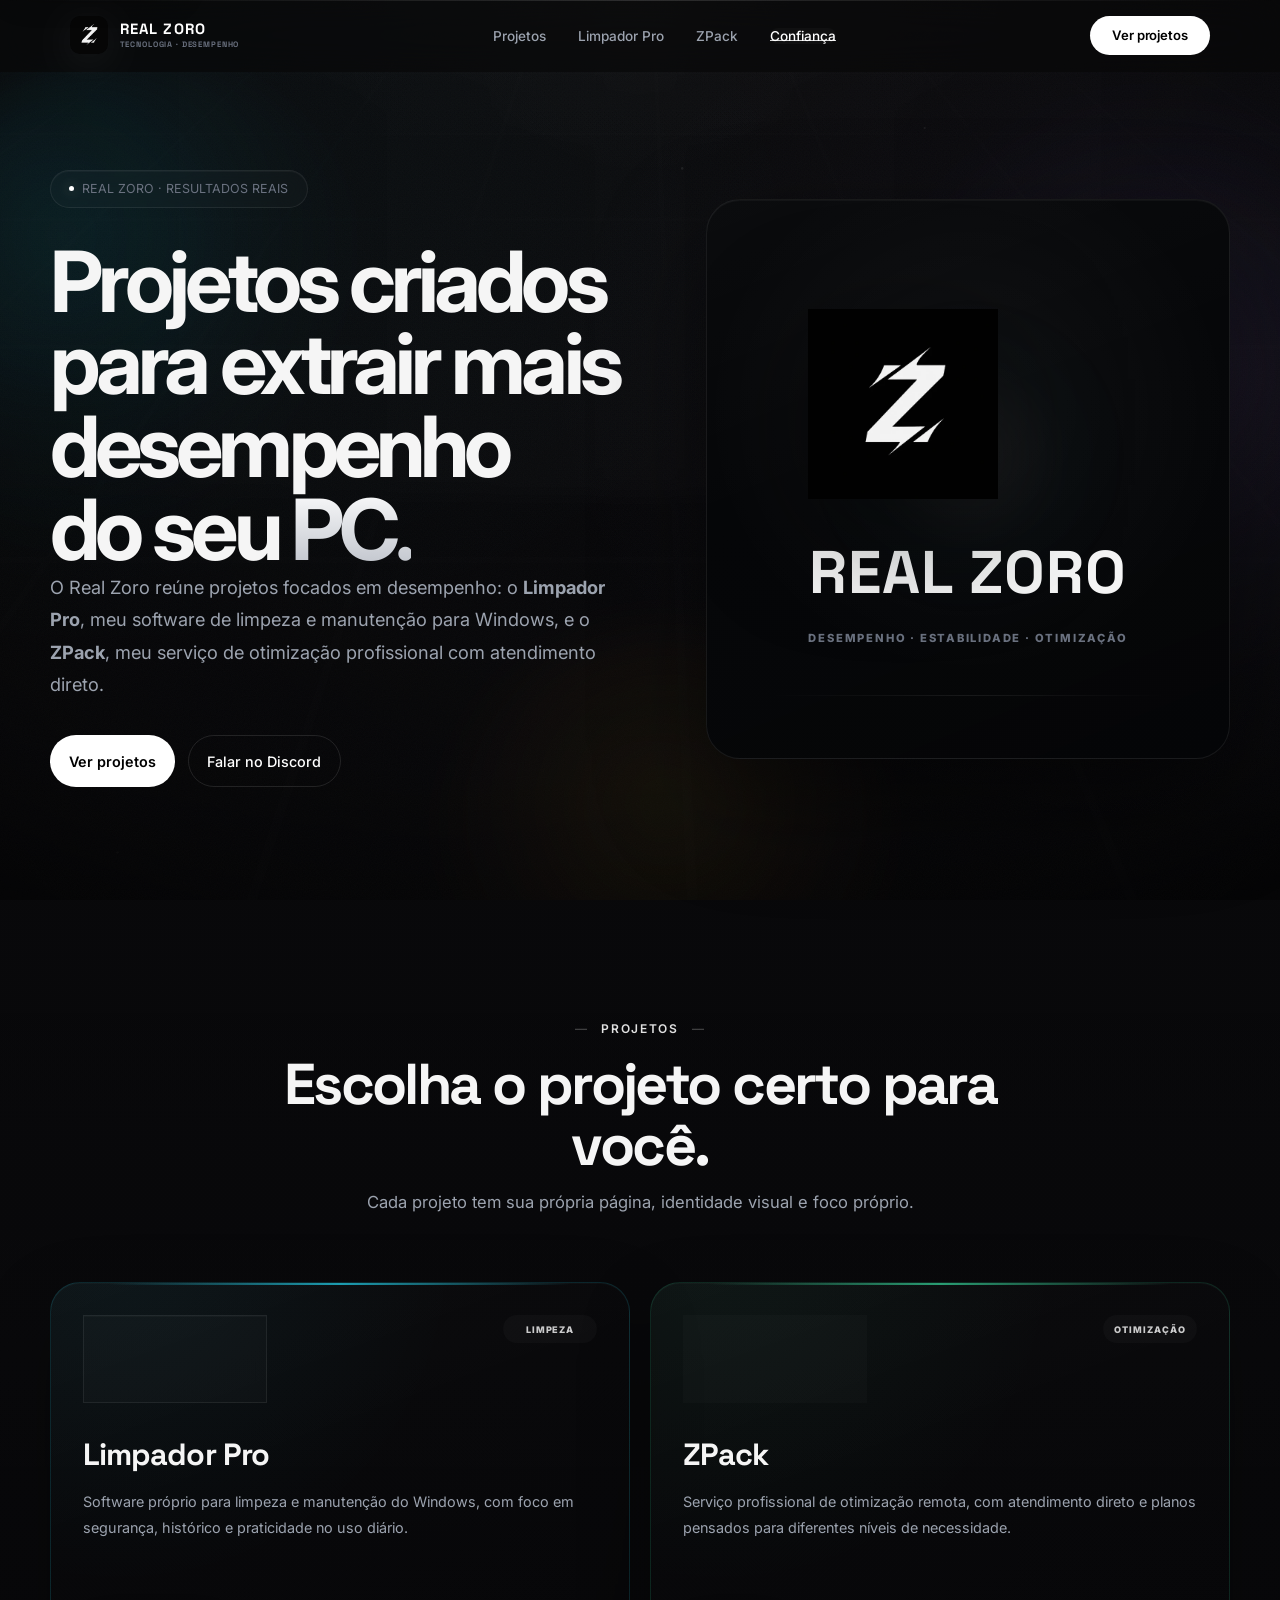
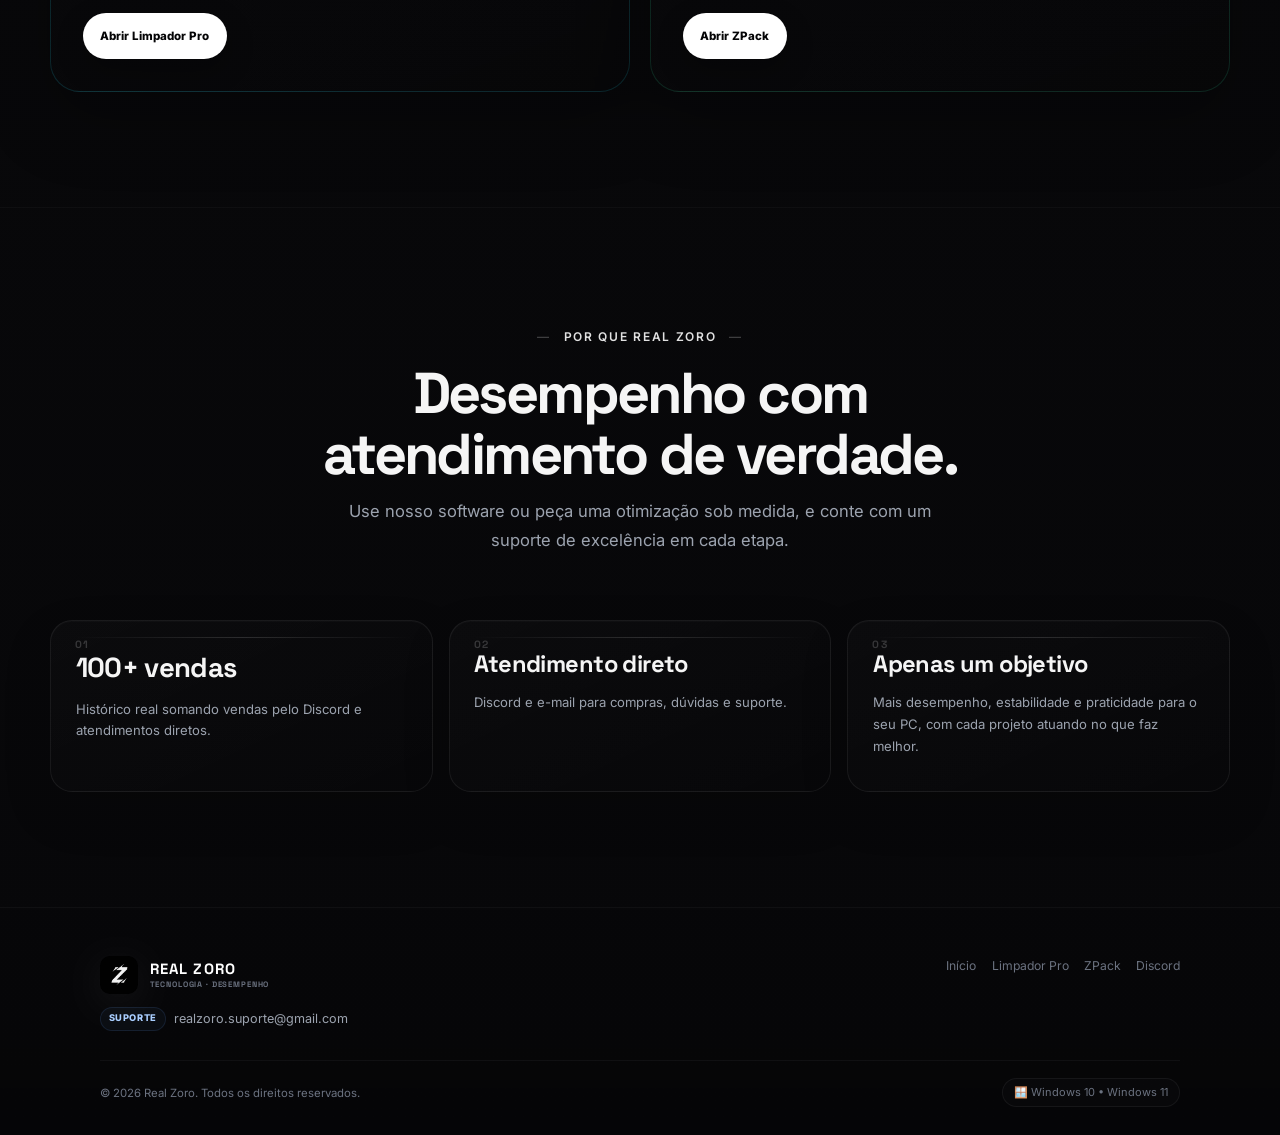
==== commit 2038f3b0: "Add files via upload" ====
--- a/index.html
+++ b/index.html
@@ -10,7 +10,7 @@
 <link href="https://fonts.googleapis.com" rel="preconnect"/><link crossorigin="" href="https://fonts.gstatic.com" rel="preconnect"/><link href="https://fonts.googleapis.com/css2?family=Inter:wght@400;500;600;700;800&amp;family=Space+Grotesk:wght@500;600;700&amp;display=swap" rel="stylesheet"/>
 <link href="assets/style.css" rel="stylesheet"/>
 <script type="application/ld+json">{"@context": "https://schema.org", "@type": "WebSite", "name": "Real Zoro", "description": "Site oficial do Real Zoro com os projetos Limpador Pro e ZPack.", "inLanguage": "pt-BR"}</script>
-</head><body><canvas aria-hidden="true" id="particles"></canvas><div aria-hidden="true" class="site-bg"><div class="bg-orb orb-1"></div><div class="bg-orb orb-2"></div><div class="bg-orb orb-3"></div><div class="bg-grid"></div><div class="bg-beam"></div><div class="bg-noise"></div><div class="bg-vignette"></div></div><nav aria-label="Navegação principal" class="nav"><div class="nav-inner"><a aria-label="Real Zoro" class="logo realzoro-logo" href="#inicio"><img alt="" class="brand-logo-small" decoding="async" height="38" src="assets/LogoZ.webp" width="38"/><span class="realzoro-name"><strong>REAL ZORO</strong><small>Tecnologia · Desempenho</small></span></a><ul class="nav-links" id="navLinks"><li><a href="#projetos">Projetos</a></li><li><a href="limpador-pro/">Limpador Pro</a></li><li><a href="zpack/">ZPack</a></li><li><a href="#confianca">Confiança</a></li></ul><a class="nav-cta" href="#projetos">Ver projetos</a><button aria-controls="navLinks" aria-expanded="false" aria-label="Abrir menu" class="mobile-toggle" id="mobileToggle" type="button">☰</button></div></nav><main class="page-main">
+</head><body class="page-home"><a class="skip-link" href="#conteudo">Pular para o conteúdo</a><canvas aria-hidden="true" id="particles"></canvas><div aria-hidden="true" class="site-bg"><div class="bg-orb orb-1"></div><div class="bg-orb orb-2"></div><div class="bg-orb orb-3"></div><div class="bg-grid"></div><div class="bg-beam"></div><div class="bg-noise"></div><div class="bg-vignette"></div></div><nav aria-label="Navegação principal" class="nav"><div class="nav-inner"><a aria-label="Real Zoro" class="logo realzoro-logo" href="#inicio"><img alt="" class="brand-logo-small" decoding="async" height="38" src="assets/LogoZ.webp" width="38"/><span class="realzoro-name"><strong>REAL ZORO</strong><small>Tecnologia · Desempenho</small></span></a><ul class="nav-links" id="navLinks"><li><a href="#projetos">Projetos</a></li><li><a href="limpador-pro/">Limpador Pro</a></li><li><a href="zpack/">ZPack</a></li><li><a href="#confianca">Confiança</a></li></ul><a class="nav-cta" href="#projetos">Ver projetos</a><button aria-controls="navLinks" aria-expanded="false" aria-label="Abrir menu" class="mobile-toggle" id="mobileToggle" type="button">☰</button></div></nav><main class="page-main" id="conteudo">
 <section class="home-hero" id="inicio"><div class="wrap" style="width:100%"><div class="home-hero-grid"><div><div class="hero-pill"><span class="dot"></span>REAL ZORO · RESULTADOS REAIS</div><h1>Projetos criados para extrair mais desempenho do seu <span>PC.</span></h1><p class="hero-lead">O Real Zoro reúne projetos focados em desempenho: o <strong>Limpador Pro</strong>, meu software de limpeza e manutenção para Windows, e o <strong>ZPack</strong>, meu serviço de otimização profissional com atendimento direto.</p><div class="hero-actions"><a class="btn-main" href="#projetos">Ver projetos</a><a class="btn-ghost" href="https://discord.gg/urYvqz3s69" rel="noopener noreferrer" target="_blank">Falar no Discord</a></div></div><div class="home-brand-visual"><div><img alt="Logo oficial Real Zoro" class="home-brand-logo" decoding="async" fetchpriority="high" height="512" loading="eager" src="assets/LogoZ.webp" width="512"/><div class="home-brand-name">REAL ZORO</div><div class="home-brand-sub">Desempenho · estabilidade · otimização</div></div></div></div></div></section>
 <section class="home-solutions" id="projetos"><div class="wrap"><div class="sec-head reveal"><span class="sec-label">Projetos</span><h2 class="sec-title">Escolha o projeto certo para você.</h2><p class="sec-desc">Cada projeto tem sua própria página, identidade visual e foco próprio.</p></div><div class="home-solutions-grid"><article class="home-solution reveal d1"><div class="home-solution-head"><div class="home-solution-icon"><img alt="Ícone do Limpador Pro" decoding="async" fetchpriority="low" height="512" loading="lazy" src="assets/LimpadorIcon.webp" width="512"/></div><span class="solution-badge">Limpeza</span></div><h2>Limpador Pro</h2><p>Software próprio para limpeza e manutenção do Windows, com foco em segurança, histórico e praticidade no uso diário.</p><div class="solution-actions"><a class="solution-link" href="limpador-pro/">Abrir Limpador Pro</a></div></article><article class="home-solution zpack reveal d2"><div class="home-solution-head"><div class="home-solution-icon"><img alt="Logo ZPack" class="home-solution-logo" decoding="async" fetchpriority="low" height="389" loading="lazy" src="assets/ZPackLogo.webp" width="892"/></div><span class="solution-badge">Otimização</span></div><h2>ZPack</h2><p>Serviço profissional de otimização remota, com atendimento direto e planos pensados para diferentes níveis de necessidade.</p><div class="solution-actions"><a class="solution-link" href="zpack/">Abrir ZPack</a></div></article></div></div></section>
 <section class="home-trust" id="confianca"><div class="wrap"><div class="sec-head reveal"><span class="sec-label">Por que Real Zoro</span><h2 class="sec-title">Desempenho com atendimento de verdade.</h2><p class="sec-desc">Use nosso software ou peça uma otimização sob medida, e conte com um suporte de excelência em cada etapa.</p></div><div class="home-trust-grid"><article class="home-trust-card reveal d1"><strong>100+ vendas</strong><p>Histórico real somando vendas pelo Discord e atendimentos diretos.</p></article><article class="home-trust-card reveal d2"><strong>Atendimento direto</strong><p>Discord e e-mail para compras, dúvidas e suporte.</p></article><article class="home-trust-card reveal d3"><strong>Apenas um objetivo</strong><p>Mais desempenho, estabilidade e praticidade para o seu PC, com cada projeto atuando no que faz melhor.</p></article></div></div></section>
--- a/assets/style.css
+++ b/assets/style.css
@@ -621,4 +621,485 @@
     }.founder-expanded .founder-premium-cta{width:100%;align-self:stretch;justify-content:space-between;
     }
 }@media(max-width:480px){.founder-price-grid{grid-template-columns:1fr}
-}+}
+/* =====================================================================
+   REAL ZORO — PRODUCTION POLISH V6
+   Direção: híbrido premium / marca neutra + identidade própria por projeto
+   ===================================================================== */
+
+:root{
+    --section-space:clamp(76px,9vw,132px);
+    --content-max:1180px;
+    --glass:rgba(11,12,15,.72);
+    --glass-strong:rgba(9,10,13,.9);
+    --line-soft:rgba(255,255,255,.065);
+    --line-mid:rgba(255,255,255,.105);
+    --shadow-card:0 26px 70px rgba(0,0,0,.28);
+    --shadow-card-hover:0 34px 86px rgba(0,0,0,.4);
+    --radius-xl:30px;
+    --radius-card:24px;
+    --motion-fast:220ms;
+    --motion-med:420ms;
+}
+
+body.page-home{--page-accent-rgb:255,255,255;--page-accent:#f4f4f5}
+body.page-limpador{--page-accent-rgb:34,211,238;--page-accent:#67e8f9}
+body.page-zpack{--page-accent-rgb:52,211,153;--page-accent:#6ee7b7}
+
+::selection{background:rgba(var(--page-accent-rgb),.24);color:#fff}
+html{scroll-behavior:smooth;scroll-padding-top:92px}
+body{
+    text-rendering:optimizeLegibility;
+    -webkit-font-smoothing:antialiased;
+    overflow-x:hidden;
+}
+body::after{
+    content:'';
+    position:fixed;
+    z-index:9998;
+    top:0;left:0;right:0;
+    height:1px;
+    pointer-events:none;
+    background:linear-gradient(90deg,transparent,rgba(var(--page-accent-rgb),.5),transparent);
+    opacity:.28;
+}
+
+a,button,summary{ -webkit-tap-highlight-color:transparent }
+a:focus-visible,button:focus-visible,summary:focus-visible,[tabindex]:focus-visible{
+    outline:2px solid rgba(var(--page-accent-rgb),.75);
+    outline-offset:4px;
+}
+
+.wrap{max-width:var(--content-max)}
+
+/* Navegação refinada */
+.nav{
+    border-bottom:1px solid transparent;
+    transition:background var(--motion-med) var(--ease),border-color var(--motion-med) var(--ease),box-shadow var(--motion-med) var(--ease);
+}
+.nav.scrolled{
+    background:rgba(6,7,9,.82);
+    border-bottom-color:rgba(255,255,255,.055);
+    box-shadow:0 12px 36px rgba(0,0,0,.22);
+    backdrop-filter:blur(20px) saturate(130%);
+    -webkit-backdrop-filter:blur(20px) saturate(130%);
+}
+.nav-links a{
+    position:relative;
+    border-radius:999px;
+    transition:color var(--motion-fast) var(--ease),background var(--motion-fast) var(--ease);
+}
+.nav-links a::after{
+    content:'';
+    position:absolute;
+    left:50%;bottom:3px;
+    width:16px;height:1px;
+    transform:translateX(-50%) scaleX(0);
+    transform-origin:center;
+    background:rgba(var(--page-accent-rgb),.82);
+    transition:transform var(--motion-fast) var(--ease);
+}
+.nav-links a:hover,.nav-links a.active{background:rgba(255,255,255,.025)}
+.nav-links a:hover::after,.nav-links a.active::after{transform:translateX(-50%) scaleX(1)}
+.nav-cta{
+    border-color:rgba(var(--page-accent-rgb),.14);
+    box-shadow:inset 0 1px 0 rgba(255,255,255,.06);
+}
+.nav-cta:hover{box-shadow:0 12px 26px rgba(0,0,0,.22),0 0 0 1px rgba(var(--page-accent-rgb),.08)}
+
+.brand-logo-small{
+    border-radius:10px;
+    transition:transform var(--motion-med) var(--ease),filter var(--motion-med) var(--ease);
+}
+.realzoro-logo:hover .brand-logo-small{transform:translateY(-1px) scale(1.045)}
+.realzoro-name small{letter-spacing:.11em}
+
+/* Tipografia e seções */
+.sec-head{max-width:760px;margin-left:auto;margin-right:auto}
+.sec-label{
+    color:rgba(var(--page-accent-rgb),.88);
+    letter-spacing:.14em;
+}
+.sec-title{
+    font-size:clamp(2.15rem,4.5vw,3.7rem);
+    letter-spacing:-.045em;
+    line-height:1.06;
+}
+.sec-desc{font-size:clamp(.92rem,1.7vw,1.04rem);line-height:1.78}
+
+.home-solutions,.home-trust,.sec-optimization,.sec-faq,.sec-price,.sec-security,.sec-compare{
+    padding-top:var(--section-space);
+    padding-bottom:var(--section-space);
+}
+
+/* Home — hero editorial */
+.home-hero{
+    min-height:min(900px,100svh);
+    padding-top:clamp(138px,15vh,178px);
+    padding-bottom:clamp(76px,9vh,110px);
+}
+.home-hero-grid{gap:clamp(46px,6vw,88px)}
+.home-hero h1{
+    max-width:760px;
+    font-size:clamp(3.25rem,6.6vw,6.4rem);
+    line-height:.98;
+    letter-spacing:-.058em;
+    text-wrap:balance;
+}
+.home-hero h1 span{
+    background:linear-gradient(180deg,#fff 5%,#bfc3cb 90%);
+    -webkit-background-clip:text;background-clip:text;color:transparent;
+}
+.hero-pill{
+    border-color:rgba(255,255,255,.075);
+    background:rgba(255,255,255,.018);
+    box-shadow:inset 0 1px 0 rgba(255,255,255,.035);
+}
+.page-home .hero-pill .dot{background:#fff;box-shadow:0 0 13px rgba(255,255,255,.4)}
+.hero-lead{max-width:680px;font-size:clamp(1rem,1.8vw,1.14rem);line-height:1.78}
+.hero-actions{margin-top:2rem;gap:.8rem}
+.btn-main,.btn-ghost{
+    min-height:48px;
+    padding:.85rem 1.18rem;
+    border-radius:999px;
+    transition:transform var(--motion-fast) var(--ease),box-shadow var(--motion-fast) var(--ease),border-color var(--motion-fast) var(--ease),background var(--motion-fast) var(--ease);
+}
+.btn-main:hover,.btn-ghost:hover{transform:translateY(-2px)}
+
+.home-brand-visual{
+    min-height:560px;
+    border-radius:34px;
+    border-color:rgba(255,255,255,.075);
+    background:
+        radial-gradient(420px circle at 50% 38%,rgba(255,255,255,.045),transparent 63%),
+        linear-gradient(158deg,rgba(255,255,255,.022),rgba(255,255,255,.004) 44%,rgba(0,0,0,.12)),
+        #050608;
+    box-shadow:0 40px 110px rgba(0,0,0,.42),inset 0 1px 0 rgba(255,255,255,.035);
+}
+.home-brand-visual::before{
+    width:330px;height:330px;
+    background:radial-gradient(circle,rgba(255,255,255,.055),rgba(34,211,238,.012) 40%,transparent 72%);
+}
+.home-brand-visual::after{
+    left:12%;right:12%;bottom:11%;
+    background:linear-gradient(90deg,transparent,rgba(255,255,255,.075),transparent);
+}
+.home-brand-logo{width:190px;height:190px}
+.home-brand-name{font-size:clamp(2.4rem,4.7vw,3.8rem);letter-spacing:.015em}
+.home-brand-sub{font-size:.7rem;letter-spacing:.16em}
+
+/* Home — projetos */
+.home-solutions{
+    position:relative;
+    background:linear-gradient(180deg,transparent,rgba(255,255,255,.008) 50%,transparent);
+}
+.home-solutions-grid{gap:1.25rem;align-items:stretch}
+.home-solution{
+    --mx:50%;--my:50%;
+    min-height:410px;
+    display:flex;flex-direction:column;
+    padding:2rem;
+    border-radius:var(--radius-xl);
+    border-color:rgba(var(--hs-rgb),.15);
+    background:
+        radial-gradient(520px circle at 12% -8%,rgba(var(--hs-rgb),.055),transparent 65%),
+        linear-gradient(160deg,rgba(255,255,255,.018),rgba(255,255,255,.004) 45%,rgba(0,0,0,.13));
+    box-shadow:var(--shadow-card),inset 0 1px 0 rgba(255,255,255,.025);
+    isolation:isolate;
+}
+.home-solution::after{
+    content:'';
+    position:absolute;inset:0;z-index:-1;pointer-events:none;
+    opacity:0;
+    background:radial-gradient(420px circle at var(--mx) var(--my),rgba(var(--hs-rgb),.075),transparent 58%);
+    transition:opacity var(--motion-med) var(--ease);
+}
+.home-solution:hover::after{opacity:1}
+.home-solution:hover{transform:translateY(-6px);box-shadow:var(--shadow-card-hover),0 0 34px rgba(var(--hs-rgb),.04)}
+.home-solution-head{
+    min-height:92px;
+    align-items:center;
+    margin-bottom:1.5rem;
+}
+.home-solution-icon{
+    width:88px;height:88px;
+    border-radius:22px;
+    border:1px solid rgba(255,255,255,.075)!important;
+    background:rgba(255,255,255,.014)!important;
+    box-shadow:inset 0 1px 0 rgba(255,255,255,.025)!important;
+}
+.home-solution-icon img{max-width:64px;max-height:64px}
+.home-solution.zpack .home-solution-icon{
+    width:198px;height:88px;
+    padding:0 1.05rem;
+    background:rgba(255,255,255,.014)!important;
+    border-color:rgba(255,255,255,.075)!important;
+}
+.home-solution.zpack .home-solution-logo{
+    width:160px!important;max-width:160px!important;
+    filter:drop-shadow(0 10px 24px rgba(0,0,0,.3))!important;
+}
+.home-solution .solution-badge{
+    position:absolute;
+    top:2rem;right:2rem;
+    min-width:94px;
+    text-align:center;
+    color:rgba(255,255,255,.78);
+    background:rgba(255,255,255,.025);
+    border-color:rgba(255,255,255,.075);
+    letter-spacing:.1em;
+}
+.home-solution h2{font-size:clamp(1.7rem,2.4vw,2.15rem);margin-bottom:.65rem}
+.home-solution p{font-size:.9rem;line-height:1.75;margin-bottom:auto}
+.solution-link{
+    min-height:46px;
+    padding:.75rem 1.08rem;
+    box-shadow:0 10px 30px rgba(0,0,0,.18);
+}
+
+/* Home — confiança orientada ao cliente */
+.home-trust{
+    position:relative;
+    border-top:1px solid rgba(255,255,255,.03);
+}
+.home-trust-grid{gap:1rem}
+.home-trust-card{
+    position:relative;
+    overflow:hidden;
+    min-height:172px;
+    padding:1.55rem 1.55rem 1.45rem;
+    border-radius:22px;
+    border-color:rgba(255,255,255,.065);
+    background:linear-gradient(155deg,rgba(255,255,255,.018),rgba(255,255,255,.004));
+    box-shadow:0 20px 48px rgba(0,0,0,.16),inset 0 1px 0 rgba(255,255,255,.02);
+    transition:transform var(--motion-med) var(--ease),border-color var(--motion-med) var(--ease),box-shadow var(--motion-med) var(--ease);
+}
+.home-trust-card::before{
+    position:absolute;top:1rem;right:1.2rem;
+    font-family:'Space Grotesk',sans-serif;
+    font-size:.66rem;font-weight:700;letter-spacing:.12em;
+    color:rgba(255,255,255,.18);
+}
+.home-trust-card:nth-child(1)::before{content:'01'}
+.home-trust-card:nth-child(2)::before{content:'02'}
+.home-trust-card:nth-child(3)::before{content:'03'}
+.home-trust-card:hover{transform:translateY(-4px);border-color:rgba(255,255,255,.11);box-shadow:0 28px 60px rgba(0,0,0,.24)}
+.home-trust-card strong{font-size:clamp(1.18rem,2vw,1.48rem);letter-spacing:-.025em;margin-bottom:.55rem}
+.home-trust-card p{font-size:.82rem;line-height:1.65}
+.home-trust-card:first-child strong{font-size:clamp(1.38rem,2.3vw,1.72rem)}
+
+/* Páginas de projeto */
+.page-hero{
+    position:relative;
+    overflow:hidden;
+    padding-top:clamp(142px,14vw,180px);
+    padding-bottom:clamp(82px,9vw,116px);
+    border-bottom:1px solid rgba(255,255,255,.035);
+}
+.page-hero::before{
+    content:'';
+    position:absolute;inset:0;pointer-events:none;
+    background:
+        radial-gradient(720px 420px at 85% 45%,rgba(var(--page-accent-rgb),.05),transparent 72%),
+        linear-gradient(180deg,rgba(var(--page-accent-rgb),.012),transparent 60%);
+}
+.page-hero-grid{position:relative;z-index:1;gap:clamp(46px,6vw,82px)}
+.page-kicker{
+    color:rgba(var(--page-accent-rgb),.88);
+    border-color:rgba(var(--page-accent-rgb),.13);
+    background:rgba(var(--page-accent-rgb),.035);
+}
+.page-hero h1{font-size:clamp(3.1rem,6.5vw,5.8rem);letter-spacing:-.055em;max-width:760px}
+.page-hero p{font-size:clamp(1rem,1.8vw,1.1rem);line-height:1.8}
+.page-visual{
+    --mx:50%;--my:50%;
+    border-radius:32px;
+    border-color:rgba(var(--page-accent-rgb),.12);
+    background:
+        radial-gradient(400px circle at var(--mx) var(--my),rgba(var(--page-accent-rgb),.045),transparent 60%),
+        linear-gradient(155deg,rgba(255,255,255,.018),rgba(255,255,255,.004)),#050608;
+    box-shadow:0 36px 96px rgba(0,0,0,.38),inset 0 1px 0 rgba(255,255,255,.03);
+    transition:transform var(--motion-med) var(--ease),border-color var(--motion-med) var(--ease),box-shadow var(--motion-med) var(--ease);
+}
+.page-visual:hover{transform:translateY(-5px);border-color:rgba(var(--page-accent-rgb),.2);box-shadow:0 42px 108px rgba(0,0,0,.46)}
+.lp-visual img{filter:drop-shadow(0 24px 48px rgba(0,0,0,.46))}
+.zp-visual{border-color:rgba(52,211,153,.14)}
+.zp-visual::after{background:linear-gradient(180deg,transparent 70%,rgba(0,0,0,.5))}
+
+/* ZPack — apresentação e planos */
+.page-zpack .zpack-brand-showcase{
+    margin-top:2.2rem;
+    border-radius:30px;
+    border-color:rgba(52,211,153,.12);
+    box-shadow:0 30px 76px rgba(0,0,0,.26),inset 0 1px 0 rgba(255,255,255,.025);
+}
+.page-zpack .zpack-logo-media{
+    min-height:380px;
+    background:rgba(255,255,255,.006)!important;
+}
+.page-zpack .zpack-logo-media::after{
+    border-color:rgba(255,255,255,.045);
+    box-shadow:none;
+}
+.page-zpack .zpack-feature-logo{
+    width:min(500px,86%)!important;
+    filter:drop-shadow(0 18px 38px rgba(0,0,0,.38))!important;
+}
+.page-zpack .zpack-visual-copy{
+    padding:clamp(1.8rem,4vw,3rem);
+    background:linear-gradient(145deg,rgba(52,211,153,.018),rgba(255,255,255,.003));
+}
+.optimization-intro{
+    margin-top:1.45rem!important;
+    position:relative;
+    z-index:2;
+    border-color:rgba(52,211,153,.12);
+    background:linear-gradient(135deg,rgba(52,211,153,.035),rgba(255,255,255,.005));
+}
+.optimization-grid{gap:1rem;align-items:stretch}
+.optimization-card{
+    min-height:100%;
+    border-radius:25px;
+    box-shadow:0 22px 56px rgba(0,0,0,.2),inset 0 1px 0 rgba(255,255,255,.025);
+}
+.optimization-card:hover{transform:translateY(-6px)}
+.optimization-card .optimization-top{min-height:104px}
+.optimization-card .plan-cta{
+    min-height:58px;
+    border-radius:16px;
+    box-shadow:0 12px 28px rgba(0,0,0,.2),inset 0 1px 0 rgba(255,255,255,.12);
+}
+.optimization-card .plan-cta:hover{transform:translateY(-2px)}
+.optimization-card.annual .optimization-top{gap:.8rem}
+.optimization-card.annual .optimization-choice{max-width:170px;white-space:normal;line-height:1.25;text-align:left}
+.optimization-card.annual .optimization-level{margin-top:0;align-self:flex-start;white-space:nowrap}
+
+/* Founder — bloco de benefício mais nobre */
+.founder-expanded{
+    border-radius:28px;
+    border-color:rgba(243,201,105,.24)!important;
+    background:
+        radial-gradient(520px circle at 0 0,rgba(243,201,105,.075),transparent 64%),
+        linear-gradient(150deg,rgba(243,201,105,.035),rgba(255,255,255,.006) 55%,rgba(0,0,0,.12))!important;
+    box-shadow:0 32px 78px rgba(0,0,0,.28),0 0 48px rgba(243,201,105,.025),inset 0 1px 0 rgba(255,255,255,.03)!important;
+}
+.founder-expanded-head{gap:1rem}
+.founder-premium-icon{box-shadow:0 12px 28px rgba(0,0,0,.24),0 0 28px rgba(243,201,105,.08)}
+.founder-price-item{
+    border-color:rgba(243,201,105,.11)!important;
+    background:rgba(243,201,105,.025)!important;
+}
+.founder-premium-cta{min-height:58px;border-radius:16px}
+
+/* Termos e FAQ */
+.terms-premium{
+    border-radius:30px;
+    border:1px solid rgba(255,255,255,.065);
+    background:linear-gradient(155deg,rgba(255,255,255,.012),rgba(255,255,255,.003));
+    box-shadow:0 28px 72px rgba(0,0,0,.2),inset 0 1px 0 rgba(255,255,255,.02);
+}
+.terms-premium-row{
+    transition:background var(--motion-fast) var(--ease),border-color var(--motion-fast) var(--ease);
+}
+.terms-premium-row:hover{background:rgba(255,255,255,.012)}
+.faq-shell{max-width:900px;margin-left:auto;margin-right:auto}
+.faq-item{
+    border-color:rgba(255,255,255,.065);
+    background:rgba(255,255,255,.008);
+    transition:border-color var(--motion-fast) var(--ease),background var(--motion-fast) var(--ease);
+}
+.faq-item:hover,.faq-item[open]{border-color:rgba(var(--page-accent-rgb),.15);background:rgba(var(--page-accent-rgb),.018)}
+.faq-item summary{font-size:.92rem}
+.faq-answer{line-height:1.75}
+
+/* Limpador Pro — refinamento sem apagar a identidade colorida */
+.page-limpador .screenshot-card,
+.page-limpador .f-card,
+.page-limpador .c-card,
+.page-limpador .version-card,
+.page-limpador .price-card,
+.page-limpador .license-option{
+    box-shadow:0 22px 56px rgba(0,0,0,.2),inset 0 1px 0 rgba(255,255,255,.02);
+}
+.page-limpador .grid-features{gap:1rem}
+.page-limpador .f-card{border-radius:22px}
+.page-limpador .price-card,.page-limpador .license-option{border-radius:24px}
+.page-limpador .founder-offer{border-radius:30px}
+.page-limpador .screenshot-card{border-radius:26px}
+
+/* Rodapé */
+.footer{
+    border-top:1px solid rgba(255,255,255,.045);
+    background:linear-gradient(180deg,rgba(0,0,0,0),rgba(0,0,0,.18));
+}
+.foot-email{transition:border-color var(--motion-fast) var(--ease),background var(--motion-fast) var(--ease)}
+.foot-email:hover{border-color:rgba(var(--page-accent-rgb),.13);background:rgba(var(--page-accent-rgb),.018)}
+
+/* Mobile polish */
+@media(max-width:980px){
+    .home-hero{min-height:auto;padding-top:130px}
+    .home-hero-grid,.page-hero-grid{gap:2.8rem}
+    .home-brand-visual{min-height:440px}
+    .home-solution{min-height:365px}
+    .optimization-grid{grid-template-columns:repeat(2,minmax(0,1fr))}
+}
+
+@media(max-width:768px){
+    :root{--section-space:72px}
+    html{scroll-padding-top:78px}
+    .home-hero,.page-hero{padding-top:112px;padding-bottom:64px}
+    .home-hero h1,.page-hero h1{font-size:clamp(2.65rem,13vw,4rem)}
+    .hero-lead,.page-hero p{font-size:.98rem;line-height:1.72}
+    .home-brand-visual{min-height:350px;border-radius:26px}
+    .home-brand-logo{width:142px;height:142px}
+    .home-brand-name{font-size:2.25rem}
+    .home-brand-sub{font-size:.58rem;letter-spacing:.12em}
+    .home-solution{min-height:0;padding:1.4rem;border-radius:24px}
+    .home-solution-head{min-height:82px;margin-bottom:1rem}
+    .home-solution-icon{width:78px;height:78px}
+    .home-solution-icon img{max-width:58px;max-height:58px}
+    .home-solution.zpack .home-solution-icon{width:168px;height:78px}
+    .home-solution.zpack .home-solution-logo{width:136px!important;max-width:136px!important}
+    .home-solution .solution-badge{top:1.4rem;right:1.4rem;font-size:.51rem;min-width:82px}
+    .home-trust-card{min-height:0}
+    .page-visual{min-height:300px;border-radius:25px}
+    .optimization-grid{grid-template-columns:1fr}
+    .optimization-card .optimization-top{min-height:auto}
+    .page-zpack .zpack-brand-showcase{grid-template-columns:1fr}
+    .page-zpack .zpack-logo-media{min-height:250px}
+    .optimization-intro{margin-left:0!important;margin-right:0!important}
+    .terms-premium{border-radius:24px}
+}
+
+@media(max-width:520px){
+    .nav-inner{padding-left:.85rem;padding-right:.85rem}
+    .realzoro-name small{display:none}
+    .brand-logo-small{width:35px;height:35px;flex-basis:35px}
+    .home-hero h1,.page-hero h1{font-size:clamp(2.45rem,13vw,3.5rem)}
+    .hero-actions,.page-actions{gap:.55rem}
+    .home-solution.zpack .home-solution-icon{width:148px}
+    .home-solution.zpack .home-solution-logo{width:120px!important;max-width:120px!important}
+    .home-solution .solution-badge{position:static;margin-left:auto}
+    .home-solution-head{align-items:center}
+    .sec-title{font-size:clamp(2rem,11vw,2.75rem)}
+    .founder-price-grid{grid-template-columns:repeat(2,minmax(0,1fr))!important}
+}
+
+@media(prefers-reduced-motion:reduce){
+    .home-brand-logo,.home-brand-visual::before{animation:none!important}
+    *,*::before,*::after{scroll-behavior:auto!important}
+}
+
+.skip-link{
+    position:fixed;
+    z-index:10050;
+    top:10px;left:12px;
+    transform:translateY(-160%);
+    padding:.7rem .95rem;
+    border-radius:12px;
+    color:#080808;background:#fff;
+    font-size:.76rem;font-weight:800;
+    box-shadow:0 12px 30px rgba(0,0,0,.3);
+    transition:transform var(--motion-fast) var(--ease);
+}
+.skip-link:focus{transform:translateY(0);outline:none}
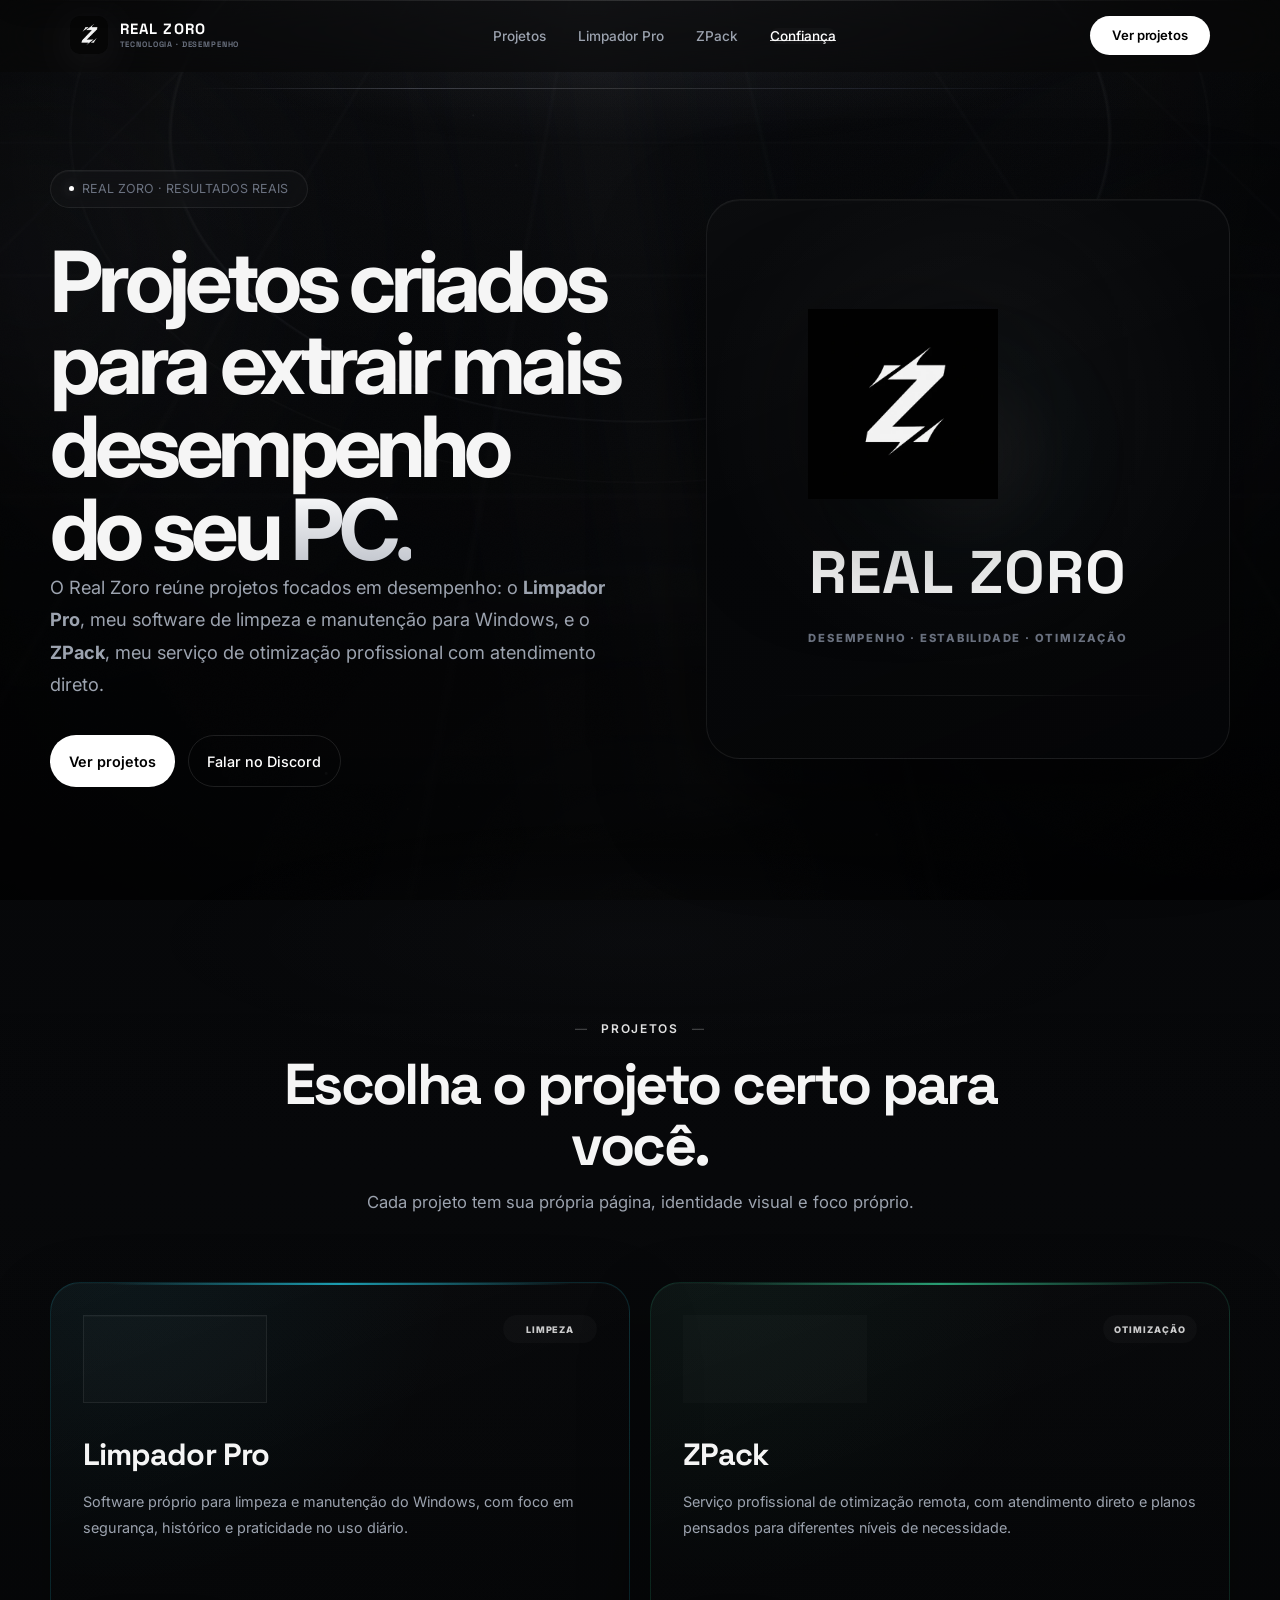
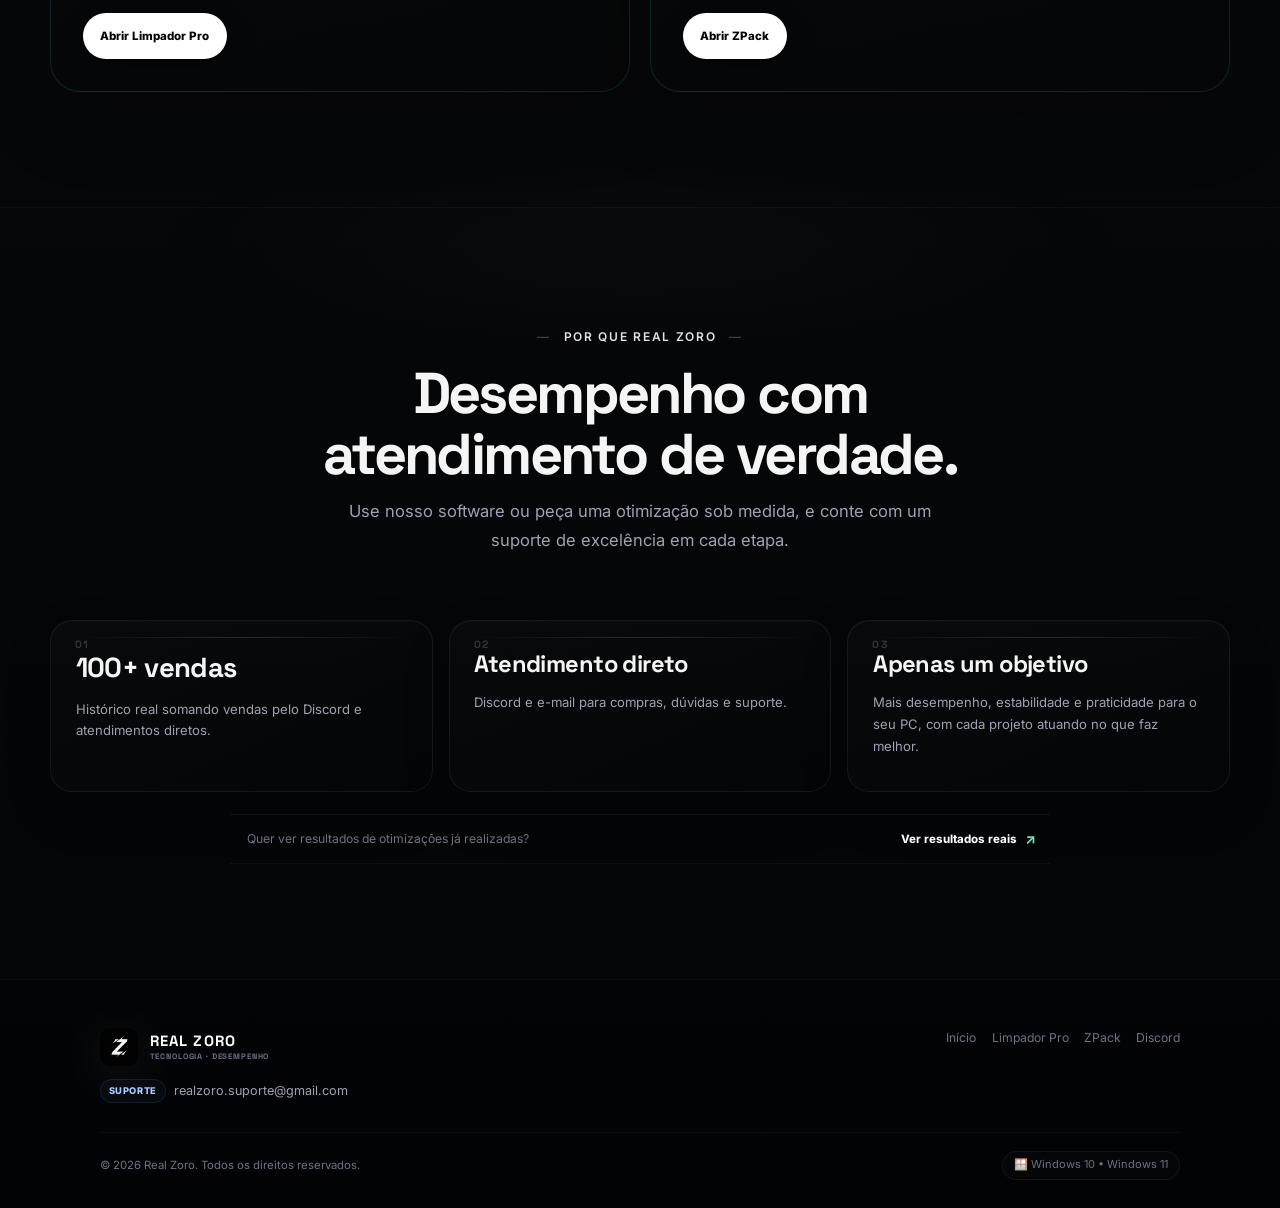
==== commit ce5553d7: "Add files via upload" ====
--- a/index.html
+++ b/index.html
@@ -13,5 +13,5 @@
 </head><body class="page-home"><a class="skip-link" href="#conteudo">Pular para o conteúdo</a><canvas aria-hidden="true" id="particles"></canvas><div aria-hidden="true" class="site-bg"><div class="bg-orb orb-1"></div><div class="bg-orb orb-2"></div><div class="bg-orb orb-3"></div><div class="bg-grid"></div><div class="bg-beam"></div><div class="bg-noise"></div><div class="bg-vignette"></div></div><nav aria-label="Navegação principal" class="nav"><div class="nav-inner"><a aria-label="Real Zoro" class="logo realzoro-logo" href="#inicio"><img alt="" class="brand-logo-small" decoding="async" height="38" src="assets/LogoZ.webp" width="38"/><span class="realzoro-name"><strong>REAL ZORO</strong><small>Tecnologia · Desempenho</small></span></a><ul class="nav-links" id="navLinks"><li><a href="#projetos">Projetos</a></li><li><a href="limpador-pro/">Limpador Pro</a></li><li><a href="zpack/">ZPack</a></li><li><a href="#confianca">Confiança</a></li></ul><a class="nav-cta" href="#projetos">Ver projetos</a><button aria-controls="navLinks" aria-expanded="false" aria-label="Abrir menu" class="mobile-toggle" id="mobileToggle" type="button">☰</button></div></nav><main class="page-main" id="conteudo">
 <section class="home-hero" id="inicio"><div class="wrap" style="width:100%"><div class="home-hero-grid"><div><div class="hero-pill"><span class="dot"></span>REAL ZORO · RESULTADOS REAIS</div><h1>Projetos criados para extrair mais desempenho do seu <span>PC.</span></h1><p class="hero-lead">O Real Zoro reúne projetos focados em desempenho: o <strong>Limpador Pro</strong>, meu software de limpeza e manutenção para Windows, e o <strong>ZPack</strong>, meu serviço de otimização profissional com atendimento direto.</p><div class="hero-actions"><a class="btn-main" href="#projetos">Ver projetos</a><a class="btn-ghost" href="https://discord.gg/urYvqz3s69" rel="noopener noreferrer" target="_blank">Falar no Discord</a></div></div><div class="home-brand-visual"><div><img alt="Logo oficial Real Zoro" class="home-brand-logo" decoding="async" fetchpriority="high" height="512" loading="eager" src="assets/LogoZ.webp" width="512"/><div class="home-brand-name">REAL ZORO</div><div class="home-brand-sub">Desempenho · estabilidade · otimização</div></div></div></div></div></section>
 <section class="home-solutions" id="projetos"><div class="wrap"><div class="sec-head reveal"><span class="sec-label">Projetos</span><h2 class="sec-title">Escolha o projeto certo para você.</h2><p class="sec-desc">Cada projeto tem sua própria página, identidade visual e foco próprio.</p></div><div class="home-solutions-grid"><article class="home-solution reveal d1"><div class="home-solution-head"><div class="home-solution-icon"><img alt="Ícone do Limpador Pro" decoding="async" fetchpriority="low" height="512" loading="lazy" src="assets/LimpadorIcon.webp" width="512"/></div><span class="solution-badge">Limpeza</span></div><h2>Limpador Pro</h2><p>Software próprio para limpeza e manutenção do Windows, com foco em segurança, histórico e praticidade no uso diário.</p><div class="solution-actions"><a class="solution-link" href="limpador-pro/">Abrir Limpador Pro</a></div></article><article class="home-solution zpack reveal d2"><div class="home-solution-head"><div class="home-solution-icon"><img alt="Logo ZPack" class="home-solution-logo" decoding="async" fetchpriority="low" height="389" loading="lazy" src="assets/ZPackLogo.webp" width="892"/></div><span class="solution-badge">Otimização</span></div><h2>ZPack</h2><p>Serviço profissional de otimização remota, com atendimento direto e planos pensados para diferentes níveis de necessidade.</p><div class="solution-actions"><a class="solution-link" href="zpack/">Abrir ZPack</a></div></article></div></div></section>
-<section class="home-trust" id="confianca"><div class="wrap"><div class="sec-head reveal"><span class="sec-label">Por que Real Zoro</span><h2 class="sec-title">Desempenho com atendimento de verdade.</h2><p class="sec-desc">Use nosso software ou peça uma otimização sob medida, e conte com um suporte de excelência em cada etapa.</p></div><div class="home-trust-grid"><article class="home-trust-card reveal d1"><strong>100+ vendas</strong><p>Histórico real somando vendas pelo Discord e atendimentos diretos.</p></article><article class="home-trust-card reveal d2"><strong>Atendimento direto</strong><p>Discord e e-mail para compras, dúvidas e suporte.</p></article><article class="home-trust-card reveal d3"><strong>Apenas um objetivo</strong><p>Mais desempenho, estabilidade e praticidade para o seu PC, com cada projeto atuando no que faz melhor.</p></article></div></div></section>
+<section class="home-trust" id="confianca"><div class="wrap"><div class="sec-head reveal"><span class="sec-label">Por que Real Zoro</span><h2 class="sec-title">Desempenho com atendimento de verdade.</h2><p class="sec-desc">Use nosso software ou peça uma otimização sob medida, e conte com um suporte de excelência em cada etapa.</p></div><div class="home-trust-grid"><article class="home-trust-card reveal d1"><strong>100+ vendas</strong><p>Histórico real somando vendas pelo Discord e atendimentos diretos.</p></article><article class="home-trust-card reveal d2"><strong>Atendimento direto</strong><p>Discord e e-mail para compras, dúvidas e suporte.</p></article><article class="home-trust-card reveal d3"><strong>Apenas um objetivo</strong><p>Mais desempenho, estabilidade e praticidade para o seu PC, com cada projeto atuando no que faz melhor.</p></article></div><div class="home-proof-cta reveal"><span>Quer ver resultados de otimizações já realizadas?</span><a href="zpack/#resultados-zpack">Ver resultados reais <b>↗</b></a></div></div></section>
 </main><footer class="footer page-footer"><div class="foot-inner"><div class="foot-brand"><a class="logo realzoro-logo" href="#inicio"><img alt="" class="brand-logo-small" decoding="async" fetchpriority="low" height="38" loading="lazy" src="assets/LogoZ.webp" width="38"/><span class="realzoro-name"><strong>REAL ZORO</strong><small>Tecnologia · Desempenho</small></span></a><a class="foot-email" href="mailto:realzoro.suporte@gmail.com"><span class="foot-email-label">Suporte</span><span>realzoro.suporte@gmail.com</span></a></div><nav aria-label="Links do rodapé" class="foot-nav"><a href="#inicio">Início</a><a href="limpador-pro/">Limpador Pro</a><a href="zpack/">ZPack</a><a href="https://discord.gg/urYvqz3s69" rel="noopener noreferrer" target="_blank">Discord</a></nav></div><div class="foot-bottom"><p>© 2026 Real Zoro. Todos os direitos reservados.</p><span class="os-tag">🪟 Windows 10 • Windows 11</span></div></footer><div class="mobile-buybar page-cta"><div class="mobile-buybar-copy"><strong>REAL ZORO</strong><span>Limpador Pro ou ZPack</span></div><a href="#projetos">Ver projetos</a></div><div aria-label="Visualização ampliada da imagem" aria-modal="true" class="lightbox" id="lightbox" role="dialog"><div class="lightbox-inner"><button aria-label="Fechar imagem ampliada" class="lightbox-close" id="lightboxClose" type="button">×</button><img alt="" id="lightboxImage"/></div></div><script defer="" src="assets/script.js"></script></body></html>
--- a/assets/style.css
+++ b/assets/style.css
@@ -1103,3 +1103,721 @@
     transition:transform var(--motion-fast) var(--ease);
 }
 .skip-link:focus{transform:translateY(0);outline:none}
+
+/* =====================================================================
+   REAL ZORO — BACKGROUND DIRECTION V7
+   Tech premium: profundidade, atmosfera e identidade por projeto.
+   ===================================================================== */
+
+body.page-home{
+    --ambient-a:224,229,255;
+    --ambient-b:129,140,180;
+    --ambient-c:255,255,255;
+    --grid-rgb:218,224,242;
+}
+body.page-limpador{
+    --ambient-a:34,211,238;
+    --ambient-b:96,165,250;
+    --ambient-c:167,139,250;
+    --grid-rgb:92,210,239;
+}
+body.page-zpack{
+    --ambient-a:52,211,153;
+    --ambient-b:45,212,191;
+    --ambient-c:183,255,218;
+    --grid-rgb:84,221,166;
+}
+
+body.page-home,
+body.page-limpador,
+body.page-zpack{
+    background:
+        radial-gradient(1100px 700px at 50% -18%,rgba(var(--ambient-a),.045),transparent 68%),
+        linear-gradient(180deg,#050608 0%,#07080a 42%,#050607 74%,#030405 100%);
+}
+
+.site-bg{
+    isolation:isolate;
+    background:
+        linear-gradient(180deg,rgba(255,255,255,.006),transparent 16%,transparent 84%,rgba(0,0,0,.12)),
+        radial-gradient(1200px 720px at 50% -12%,rgba(var(--ambient-a),.035),transparent 70%);
+}
+
+/* Halo superior: dá uma assinatura visual ao topo sem parecer wallpaper. */
+.site-bg::before{
+    content:'';
+    position:absolute;
+    inset:-8vh -8vw auto;
+    height:82vh;
+    background:
+        radial-gradient(ellipse 64% 48% at 50% 0%,rgba(var(--ambient-a),.10),transparent 63%),
+        radial-gradient(ellipse 48% 30% at 50% 1%,rgba(var(--ambient-b),.055),transparent 70%),
+        linear-gradient(180deg,rgba(255,255,255,.012),transparent 38%);
+    opacity:.95;
+    filter:saturate(.92);
+    transform:translateZ(0);
+}
+
+/* Anéis quase imperceptíveis criam profundidade no hero. */
+.site-bg::after{
+    content:'';
+    position:absolute;
+    left:50%;
+    top:-25vh;
+    width:min(1180px,112vw);
+    height:720px;
+    transform:translateX(-50%);
+    border-radius:50%;
+    background:
+        radial-gradient(ellipse at center,transparent 56%,rgba(var(--ambient-a),.055) 56.25%,transparent 56.65%),
+        radial-gradient(ellipse at center,transparent 68%,rgba(255,255,255,.028) 68.2%,transparent 68.55%);
+    opacity:.75;
+    filter:blur(.1px);
+}
+
+.bg-orb{
+    filter:blur(72px);
+    mix-blend-mode:screen;
+    opacity:.52;
+    will-change:transform;
+}
+.bg-orb.orb-1{
+    width:720px;height:720px;
+    left:-310px;top:-70px;
+    background:radial-gradient(circle at 48% 46%,rgba(var(--ambient-a),.18),rgba(var(--ambient-a),.055) 36%,transparent 70%);
+    animation:ambientDriftOne 28s ease-in-out infinite alternate;
+}
+.bg-orb.orb-2{
+    width:760px;height:760px;
+    right:-360px;top:11vh;
+    background:radial-gradient(circle at 46% 46%,rgba(var(--ambient-b),.15),rgba(var(--ambient-b),.042) 40%,transparent 72%);
+    animation:ambientDriftTwo 34s ease-in-out infinite alternate;
+}
+.bg-orb.orb-3{
+    width:680px;height:680px;
+    left:calc(50% - 340px);bottom:-420px;
+    background:radial-gradient(circle at 50% 42%,rgba(var(--ambient-c),.085),rgba(var(--ambient-a),.025) 42%,transparent 72%);
+    animation:ambientDriftThree 38s ease-in-out infinite alternate;
+}
+
+/* Grade técnica: visível o suficiente para dar textura, mas some atrás do conteúdo. */
+.bg-grid{
+    inset:-8vh -12vw 0;
+    background-image:
+        linear-gradient(rgba(var(--grid-rgb),.055) 1px,transparent 1px),
+        linear-gradient(90deg,rgba(var(--grid-rgb),.055) 1px,transparent 1px);
+    background-size:76px 76px;
+    opacity:.34;
+    transform:perspective(1050px) rotateX(73deg) scale(1.72) translateY(-5%);
+    transform-origin:50% 0;
+    -webkit-mask-image:linear-gradient(180deg,rgba(0,0,0,.92) 0%,rgba(0,0,0,.48) 38%,transparent 73%);
+    mask-image:linear-gradient(180deg,rgba(0,0,0,.92) 0%,rgba(0,0,0,.48) 38%,transparent 73%);
+}
+
+/* Feixe diagonal muito suave para quebrar a simetria perfeita. */
+.bg-beam{
+    inset:-18vh auto auto 50%;
+    width:80vw;
+    height:110vh;
+    transform:translateX(-50%) rotate(-9deg);
+    background:
+        linear-gradient(90deg,transparent 25%,rgba(var(--ambient-a),.018) 43%,rgba(255,255,255,.03) 50%,rgba(var(--ambient-b),.018) 57%,transparent 75%);
+    filter:blur(18px);
+    opacity:.72;
+    animation:ambientBeam 30s ease-in-out infinite alternate;
+}
+
+.bg-noise{
+    opacity:.028;
+    mix-blend-mode:soft-light;
+}
+.bg-vignette{
+    background:
+        radial-gradient(ellipse 72% 58% at 50% 18%,transparent 0%,transparent 48%,rgba(0,0,0,.12) 78%,rgba(0,0,0,.4) 100%),
+        linear-gradient(90deg,rgba(0,0,0,.2),transparent 18%,transparent 82%,rgba(0,0,0,.2)),
+        linear-gradient(180deg,transparent 0%,rgba(0,0,0,.08) 68%,rgba(0,0,0,.24) 100%);
+}
+
+#particles{
+    opacity:.27;
+    mix-blend-mode:screen;
+}
+
+/* A home é mais neutra; os produtos recebem cor sem tingir o conteúdo. */
+.page-home .bg-orb.orb-1{opacity:.36}
+.page-home .bg-orb.orb-2{opacity:.32}
+.page-home .bg-orb.orb-3{opacity:.28}
+.page-limpador .bg-orb.orb-1{opacity:.58}
+.page-limpador .bg-orb.orb-2{opacity:.42}
+.page-zpack .bg-orb.orb-1{opacity:.54}
+.page-zpack .bg-orb.orb-2{opacity:.38}
+
+/* Luz de seção: separa visualmente os blocos sem criar faixas sólidas. */
+.home-solutions::before,
+.home-trust::before,
+.sec-optimization::before,
+.sec-price::before,
+.sec-security::before,
+.sec-compare::before,
+.sec-faq::before,
+#interface::before,
+#recursos::before,
+#novidades::before,
+#preco::before{
+    content:'';
+    position:absolute;
+    z-index:-1;
+    left:50%;top:-90px;
+    width:min(1050px,92vw);
+    height:260px;
+    transform:translateX(-50%);
+    pointer-events:none;
+    background:radial-gradient(ellipse at center,rgba(var(--ambient-a),.028),transparent 70%);
+    opacity:.75;
+}
+
+/* Linha luminosa que aparece somente no topo do conteúdo principal. */
+.page-main::before{
+    content:'';
+    position:absolute;
+    z-index:0;
+    top:88px;left:50%;
+    width:min(900px,78vw);
+    height:1px;
+    transform:translateX(-50%);
+    background:linear-gradient(90deg,transparent,rgba(var(--ambient-a),.22),rgba(255,255,255,.13),rgba(var(--ambient-b),.16),transparent);
+    box-shadow:0 0 24px rgba(var(--ambient-a),.07);
+    pointer-events:none;
+}
+
+@keyframes ambientDriftOne{
+    from{transform:translate3d(0,0,0) scale(1)}
+    to{transform:translate3d(110px,72px,0) scale(1.08)}
+}
+@keyframes ambientDriftTwo{
+    from{transform:translate3d(0,0,0) scale(1)}
+    to{transform:translate3d(-120px,84px,0) scale(1.09)}
+}
+@keyframes ambientDriftThree{
+    from{transform:translate3d(-45px,0,0) scale(1)}
+    to{transform:translate3d(55px,-105px,0) scale(1.12)}
+}
+@keyframes ambientBeam{
+    from{transform:translateX(-52%) rotate(-10deg) scale(1)}
+    to{transform:translateX(-48%) rotate(-7deg) scale(1.05)}
+}
+
+@media(max-width:768px){
+    .site-bg::before{height:68vh;opacity:.82}
+    .site-bg::after{top:-31vh;width:138vw;height:620px;opacity:.5}
+    .bg-grid{background-size:58px 58px;opacity:.24;transform:perspective(900px) rotateX(74deg) scale(1.9) translateY(-2%)}
+    .bg-orb.orb-1{width:520px;height:520px;left:-280px;top:-50px}
+    .bg-orb.orb-2{width:560px;height:560px;right:-330px;top:18vh}
+    .bg-orb.orb-3{width:520px;height:520px;left:calc(50% - 260px);bottom:-360px}
+    .bg-beam{width:130vw;opacity:.48}
+    #particles{opacity:.2}
+    .page-main::before{top:76px;width:82vw}
+}
+
+@media(prefers-reduced-motion:reduce){
+    .bg-orb,.bg-beam{animation:none!important}
+}
+
+
+/* v8 — changelog atual e leitura detalhada */
+.release-state.previous{--state:var(--blue);--state-rgb:var(--blue-rgb)}
+.changelog-grid{grid-template-columns:repeat(2,minmax(0,1fr));align-items:start}
+.changelog-grid .current-release{grid-column:1/-1;--ver:var(--amber);--ver-rgb:var(--amber-rgb);padding:2rem}
+.current-release .version-summary{max-width:940px}
+.version-detail-grid{display:grid;grid-template-columns:repeat(2,minmax(0,1fr));gap:.85rem;margin-top:.2rem}
+.version-detail-group{padding:1rem 1.05rem;border-radius:15px;border:1px solid rgba(var(--ver-rgb),.11);background:rgba(255,255,255,.012)}
+.version-detail-group h5{margin:0 0 .45rem;color:var(--ver);font-family:'Space Grotesk',sans-serif;font-size:.79rem;letter-spacing:.025em}
+.version-detail-group .version-list li{font-size:.74rem;padding-top:.42rem;padding-bottom:.42rem}
+.version-detail-wide{grid-column:1/-1}
+@media(max-width:768px){
+  .changelog-grid{grid-template-columns:1fr}
+  .changelog-grid .current-release{grid-column:auto;padding:1.5rem}
+  .version-detail-grid{grid-template-columns:1fr}
+  .version-detail-wide{grid-column:auto}
+}
+
+
+/* === Refino visual v9 === */
+.page-limpador .version-card.current-release .version-impact.compact{margin-bottom:1rem}
+.page-limpador .version-card.current-release .version-impact.compact span{font-size:.64rem}
+.page-limpador .version-detail-grid.compact-v102{grid-template-columns:repeat(2,minmax(0,1fr));gap:.8rem}
+.page-limpador .version-detail-grid.compact-v102 .version-detail-group{padding:1rem 1rem .95rem;border-radius:16px;background:linear-gradient(160deg,rgba(255,255,255,.018),rgba(255,255,255,.008));border:1px solid rgba(255,255,255,.055)}
+.page-limpador .version-detail-grid.compact-v102 .version-detail-group h5{font-size:.82rem;margin-bottom:.52rem}
+.page-limpador .version-detail-grid.compact-v102 .version-list{gap:.28rem}
+.page-limpador .version-detail-grid.compact-v102 .version-list li{font-size:.72rem;line-height:1.55;padding:.38rem 0 .38rem 1.02rem}
+.page-limpador .version-detail-grid.compact-v102 .version-list li::before{top:.44rem}
+.page-limpador .roadmap-broader .roadmap-stage h4{max-width:20ch}
+.page-limpador .roadmap-broader .roadmap-stage p{max-width:40ch}
+
+/* ZPack: cards maiores visualmente e mais confortáveis para leitura */
+.page-zpack .optimization-grid{grid-template-columns:repeat(2,minmax(0,1fr));gap:1.25rem;max-width:1120px;margin-left:auto;margin-right:auto}
+.page-zpack .optimization-card{padding:1.65rem 1.55rem 1.45rem;min-height:auto}
+.page-zpack .optimization-card .optimization-top{min-height:116px;margin-bottom:.95rem}
+.page-zpack .optimization-choice{font-size:.58rem;padding:.32rem .62rem}
+.page-zpack .optimization-level{font-size:.58rem;padding:.36rem .6rem}
+.page-zpack .optimization-card h3{font-size:1.55rem;margin-bottom:.18rem}
+.page-zpack .optimization-duration{font-size:.8rem;line-height:1.45}
+.page-zpack .optimization-price strong{font-size:2.38rem}
+.page-zpack .optimization-price span{font-size:.76rem}
+.page-zpack .optimization-equivalent{font-size:.78rem;margin-bottom:1.05rem}
+.page-zpack .optimization-card h4{font-size:.76rem;margin-bottom:.65rem}
+.page-zpack .optimization-list{gap:.56rem;margin-bottom:1rem}
+.page-zpack .optimization-list li{font-size:.78rem;line-height:1.54;padding:.58rem .68rem .58rem 1.72rem}
+.page-zpack .optimization-list li::before{left:.66rem;top:.55rem}
+.page-zpack .optimization-support{padding:.8rem .88rem;margin:0 0 1rem}
+.page-zpack .optimization-support small{font-size:.58rem}
+.page-zpack .optimization-support strong{font-size:.78rem;line-height:1.45}
+.page-zpack .optimization-note{font-size:.72rem;line-height:1.62;padding:.85rem .92rem}
+.page-zpack .optimization-card .plan-cta{min-height:64px;padding:.8rem .9rem .8rem 1rem}
+.page-zpack .plan-cta-copy small{font-size:.56rem}
+.page-zpack .plan-cta-copy strong{font-size:.9rem}
+.page-zpack .plan-cta-arrow{width:38px;height:38px;flex-basis:38px}
+.page-zpack .optimization-card.annual .optimization-choice{max-width:200px}
+
+/* Founder mais imersivo */
+.page-zpack .founder-expanded{margin-top:2rem;padding:1.7rem 1.8rem 1.55rem}
+.page-zpack .founder-expanded::after{content:'';position:absolute;inset:auto 0 0 0;height:1px;background:linear-gradient(90deg,transparent,rgba(243,201,105,.4),transparent);opacity:.75}
+.page-zpack .founder-expanded-head{margin-bottom:.15rem}
+.page-zpack .founder-premium-copy small{letter-spacing:.1em}
+.page-zpack .founder-premium-copy strong{font-size:1.22rem}
+.page-zpack .founder-only-badge{box-shadow:0 8px 20px rgba(243,201,105,.08)}
+.page-zpack .founder-perks{display:flex;flex-wrap:wrap;gap:.65rem;margin:.15rem 0 .2rem}
+.page-zpack .founder-perks span{display:inline-flex;align-items:center;gap:.4rem;padding:.48rem .72rem;border-radius:999px;border:1px solid rgba(243,201,105,.14);background:rgba(243,201,105,.04);color:#fff2c9;font-size:.68rem;font-weight:700}
+.page-zpack .founder-perks span::before{content:'✦';color:#ffd779;font-size:.65rem}
+.page-zpack .founder-price-grid{margin-top:.25rem;gap:.82rem}
+.page-zpack .founder-price-item{padding:.92rem .8rem;border-radius:16px;box-shadow:inset 0 1px 0 rgba(255,255,255,.03),0 16px 26px rgba(0,0,0,.18)}
+.page-zpack .founder-price-item em{font-size:.58rem;letter-spacing:.09em}
+.page-zpack .founder-price-item s{font-size:.66rem;margin:.18rem 0 .12rem}
+.page-zpack .founder-price-item strong{font-size:1.08rem;letter-spacing:-.03em;color:#ffe7a6}
+.page-zpack .founder-expanded-desc{max-width:70ch}
+.page-zpack .founder-expanded-alert{font-size:.76rem;line-height:1.66}
+.page-zpack .founder-premium-cta{min-height:54px;padding:.82rem 1.08rem}
+
+@media(max-width:1100px){
+  .page-zpack .optimization-grid{max-width:980px}
+}
+@media(max-width:768px){
+  .page-limpador .version-detail-grid.compact-v102{grid-template-columns:1fr}
+  .page-zpack .optimization-grid{grid-template-columns:1fr}
+  .page-zpack .optimization-card{padding:1.35rem 1.15rem}
+  .page-zpack .optimization-card h3{font-size:1.38rem}
+  .page-zpack .optimization-price strong{font-size:2.08rem}
+  .page-zpack .founder-expanded{padding:1.25rem 1.15rem}
+}
+
+
+/* === Refino v10: changelog, roadmap e organização dos planos === */
+
+/* v1.0.2: destaques visuais dentro da própria versão */
+.page-limpador .current-release{padding:1.45rem}
+.page-limpador .v102-highlights{display:grid;grid-template-columns:repeat(3,minmax(0,1fr));gap:.7rem;margin:1rem 0}
+.page-limpador .v102-highlight{--hi:96,165,250;position:relative;overflow:hidden;min-height:126px;padding:.9rem .92rem;border-radius:15px;border:1px solid rgba(var(--hi),.12);background:radial-gradient(240px circle at 0 0,rgba(var(--hi),.05),transparent 66%),rgba(255,255,255,.008);box-shadow:inset 0 1px 0 rgba(255,255,255,.02)}
+.page-limpador .v102-highlight.is-new{--hi:52,211,153}
+.page-limpador .v102-highlight.is-improved{--hi:96,165,250}
+.page-limpador .v102-highlight::before{content:'';position:absolute;left:12%;right:12%;top:0;height:1px;background:linear-gradient(90deg,transparent,rgba(var(--hi),.7),transparent)}
+.page-limpador .v102-highlight-top{display:flex;align-items:center;justify-content:space-between;gap:.7rem;margin-bottom:.65rem}
+.page-limpador .v102-icon{font-size:1rem;line-height:1}
+.page-limpador .v102-badge{padding:.24rem .48rem;border-radius:999px;border:1px solid rgba(var(--hi),.17);background:rgba(var(--hi),.05);color:rgb(var(--hi));font-size:.5rem;font-weight:900;letter-spacing:.08em;text-transform:uppercase}
+.page-limpador .v102-highlight strong{display:block;margin-bottom:.3rem;font-size:.78rem;color:var(--text)}
+.page-limpador .v102-highlight p{margin:0;color:var(--text-muted);font-size:.66rem;line-height:1.5}
+.page-limpador .v102-full-details{margin-top:.85rem;border:1px solid rgba(255,255,255,.055);border-radius:16px;background:rgba(255,255,255,.006);overflow:hidden}
+.page-limpador .v102-full-details summary{list-style:none;cursor:pointer;display:flex;align-items:center;justify-content:space-between;gap:1rem;padding:.9rem 1rem;color:var(--text-secondary);font-size:.72rem;font-weight:750}
+.page-limpador .v102-full-details summary::-webkit-details-marker{display:none}
+.page-limpador .v102-full-details summary b{width:28px;height:28px;display:grid;place-items:center;border-radius:9px;border:1px solid rgba(96,165,250,.13);background:rgba(96,165,250,.045);color:#9dc8ff;font-size:.95rem;transition:transform .25s var(--ease)}
+.page-limpador .v102-full-details[open] summary b{transform:rotate(45deg)}
+.page-limpador .v102-detail-grid{grid-template-columns:repeat(2,minmax(0,1fr));padding:0 .85rem .85rem;margin:0}
+.page-limpador .v102-detail-grid .version-detail-group h5{display:flex;align-items:center;justify-content:space-between;gap:.7rem}
+.page-limpador .v102-detail-grid .version-detail-group h5 span{flex:0 0 auto;padding:.2rem .42rem;border-radius:999px;border:1px solid rgba(var(--ver-rgb),.15);background:rgba(var(--ver-rgb),.04);font-family:Inter,sans-serif;font-size:.47rem;font-weight:900;letter-spacing:.07em;text-transform:uppercase}
+
+/* Próximos avanços: base atual com mais presença */
+.page-limpador .roadmap-base-current{border-color:rgba(96,165,250,.24);background:radial-gradient(420px circle at 0 0,rgba(96,165,250,.11),transparent 62%),linear-gradient(155deg,rgba(96,165,250,.035),rgba(255,255,255,.008));box-shadow:0 18px 42px rgba(0,0,0,.24),0 0 38px rgba(96,165,250,.035),inset 0 1px 0 rgba(255,255,255,.035)}
+.page-limpador .roadmap-base-current::after{content:'';position:absolute;right:-36px;bottom:-48px;width:150px;height:150px;border-radius:50%;border:1px solid rgba(96,165,250,.08);box-shadow:0 0 0 26px rgba(96,165,250,.02),0 0 0 52px rgba(96,165,250,.012);pointer-events:none}
+.page-limpador .roadmap-base-chips{display:flex;flex-wrap:wrap;gap:.4rem;margin:-.1rem 0 .72rem}
+.page-limpador .roadmap-base-chips span{padding:.27rem .52rem;border-radius:999px;background:rgba(96,165,250,.055);border:1px solid rgba(96,165,250,.12);color:#b8d9ff;font-size:.54rem;font-weight:800;letter-spacing:.05em;text-transform:uppercase}
+
+/* ZPack: mesma estética dos cards, conteúdo melhor distribuído */
+.page-zpack .optimization-grid{gap:1.9rem 1.75rem;max-width:1180px}
+.page-zpack .optimization-card{padding:1.65rem 1.55rem 1.45rem}
+.page-zpack .optimization-list.plan-list-split{grid-template-columns:repeat(2,minmax(0,1fr));column-gap:.65rem;row-gap:.52rem}
+.page-zpack .optimization-list.plan-list-split li{margin:0}
+.page-zpack .plan-meta-grid{display:grid;grid-template-columns:repeat(2,minmax(0,1fr));gap:.7rem;margin-top:auto;margin-bottom:.95rem;align-items:stretch}
+.page-zpack .plan-meta-grid .optimization-support,.page-zpack .plan-meta-grid .optimization-note{margin:0;min-height:100%}
+.page-zpack .plan-meta-grid .optimization-note{display:flex;align-items:center}
+.page-zpack .optimization-card .plan-cta{margin-top:0}
+.page-zpack .optimization-card.annual .optimization-list.plan-list-split{grid-template-columns:repeat(2,minmax(0,1fr))}
+
+@media(max-width:980px){
+  .page-limpador .v102-highlights{grid-template-columns:repeat(2,minmax(0,1fr))}
+  .page-zpack .optimization-grid{gap:1.4rem}
+}
+@media(max-width:768px){
+  .page-limpador .v102-highlights,.page-limpador .v102-detail-grid{grid-template-columns:1fr}
+  .page-zpack .optimization-list.plan-list-split{grid-template-columns:1fr}
+  .page-zpack .plan-meta-grid{grid-template-columns:1fr}
+}
+
+
+/* === Refino v11: evolução mais limpa + ZPack restaurado ao visual v9 === */
+
+/* Status atual: versão somente */
+.page-limpador .release-state.current{display:flex;flex-direction:column;justify-content:center}
+.page-limpador .release-state.current strong{font-size:.92rem;margin-bottom:0}
+
+/* v1.0.2: remove o brilho amarelo do card pai e mantém os destaques acima dele */
+.page-limpador .changelog-grid .current-release{--ver:var(--blue);--ver-rgb:var(--blue-rgb);background:linear-gradient(165deg,rgba(96,165,250,.025),rgba(255,255,255,.006) 44%,rgba(0,0,0,.12));border-color:rgba(96,165,250,.12);box-shadow:0 26px 62px rgba(0,0,0,.24),inset 0 1px 0 rgba(255,255,255,.025)}
+.page-limpador .changelog-grid .current-release::after{display:none!important}
+.page-limpador .changelog-grid .current-release:hover{transform:none;border-color:rgba(96,165,250,.16);box-shadow:0 26px 62px rgba(0,0,0,.24),inset 0 1px 0 rgba(255,255,255,.025)}
+.page-limpador .changelog-grid .current-release::before{background:linear-gradient(90deg,transparent,#60a5fa,transparent);opacity:.55;box-shadow:0 0 12px rgba(96,165,250,.08)}
+
+/* Destaques: animação própria sem overlay por cima */
+.page-limpador .v102-highlight{transition:transform .28s var(--ease),border-color .28s var(--ease),box-shadow .28s var(--ease),background .28s var(--ease)}
+.page-limpador .v102-highlight:hover{transform:translateY(-4px);border-color:rgba(var(--hi),.26);background:radial-gradient(240px circle at 0 0,rgba(var(--hi),.07),transparent 66%),rgba(255,255,255,.011);box-shadow:0 14px 30px rgba(0,0,0,.22),inset 0 1px 0 rgba(255,255,255,.03)}
+.page-limpador .v102-highlight:hover .v102-icon{transform:translateY(-1px) scale(1.08)}
+.page-limpador .v102-icon{display:inline-block;transition:transform .28s var(--ease)}
+
+/* Changelog expandível: painel organizado para consulta */
+.page-limpador .v102-full-details{margin-top:1rem;border-radius:19px;border:1px solid rgba(96,165,250,.10);background:linear-gradient(165deg,rgba(96,165,250,.018),rgba(255,255,255,.006));box-shadow:inset 0 1px 0 rgba(255,255,255,.025);transition:border-color .3s var(--ease),box-shadow .3s var(--ease)}
+.page-limpador .v102-full-details[open]{border-color:rgba(96,165,250,.18);box-shadow:0 18px 38px rgba(0,0,0,.18),inset 0 1px 0 rgba(255,255,255,.025)}
+.page-limpador .v102-full-details summary{padding:1rem 1.05rem;background:rgba(255,255,255,.006)}
+.page-limpador .v102-summary-copy{display:grid;gap:.14rem;min-width:0}
+.page-limpador .v102-summary-copy small{color:#7fb8ff;font-size:.52rem;font-weight:900;letter-spacing:.09em;text-transform:uppercase}
+.page-limpador .v102-summary-copy strong{color:var(--text);font-family:'Space Grotesk',sans-serif;font-size:.82rem;letter-spacing:-.01em}
+.page-limpador .v102-summary-copy em{color:var(--text-muted);font-style:normal;font-size:.61rem;font-weight:500}
+.page-limpador .v102-full-details summary b{flex:0 0 32px;width:32px;height:32px}
+.page-limpador .v102-detail-grid{gap:.75rem;padding:0 .9rem .9rem}
+.page-limpador .v102-detail-intro{grid-column:1/-1;padding:.9rem 1rem .2rem}
+.page-limpador .v102-detail-intro strong{display:block;margin-bottom:.2rem;color:#b8d9ff;font-size:.76rem}
+.page-limpador .v102-detail-intro p{margin:0;color:var(--text-muted);font-size:.65rem;line-height:1.55;max-width:760px}
+.page-limpador .v102-detail-grid .version-detail-group{position:relative;overflow:hidden;padding:1rem 1.05rem;border-radius:15px;border-color:rgba(96,165,250,.08);background:rgba(255,255,255,.008)}
+.page-limpador .v102-detail-grid .version-detail-group::before{content:'';position:absolute;left:0;top:14px;bottom:14px;width:2px;border-radius:2px;background:linear-gradient(180deg,#60a5fa,rgba(96,165,250,.08));opacity:.52}
+.page-limpador .v102-detail-grid .version-detail-group h5{display:grid;grid-template-columns:auto 1fr auto;align-items:center;justify-content:initial;gap:.55rem;margin-bottom:.62rem}
+.page-limpador .v102-detail-grid .version-detail-group h5 i{width:26px;height:26px;display:grid;place-items:center;border-radius:8px;background:rgba(96,165,250,.06);border:1px solid rgba(96,165,250,.1);color:#91c4ff;font-family:Inter,sans-serif;font-style:normal;font-size:.52rem;font-weight:900}
+.page-limpador .v102-detail-grid .version-detail-group h5 b{font-family:'Space Grotesk',sans-serif;font-size:.78rem;color:var(--text);font-weight:700}
+.page-limpador .v102-detail-grid .version-detail-group h5 span{color:#90c2ff;border-color:rgba(96,165,250,.13);background:rgba(96,165,250,.035)}
+.page-limpador .v102-detail-grid .version-list{margin:0}
+.page-limpador .v102-detail-grid .version-list li{font-size:.69rem;line-height:1.55;padding:.45rem 0 .45rem 1rem;border-bottom:1px solid rgba(255,255,255,.025)}
+.page-limpador .v102-detail-grid .version-list li:last-child{border-bottom:0}
+
+/* ZPack: retorna à composição v9, apenas com mais respiro entre os cards */
+.page-zpack .optimization-grid{grid-template-columns:repeat(2,minmax(0,1fr));gap:1.75rem 1.6rem;max-width:1120px;margin-left:auto;margin-right:auto}
+.page-zpack .optimization-card{padding:1.65rem 1.55rem 1.45rem;min-height:auto}
+.page-zpack .optimization-card .optimization-top{min-height:116px;margin-bottom:.95rem}
+.page-zpack .optimization-list{grid-template-columns:1fr!important;gap:.56rem;margin-bottom:1rem}
+.page-zpack .optimization-list li{font-size:.78rem;line-height:1.54;padding:.58rem .68rem .58rem 1.72rem}
+.page-zpack .optimization-support{margin:.1rem 0 1rem;padding:.8rem .88rem}
+.page-zpack .optimization-note{margin-top:auto;padding:.85rem .92rem;font-size:.72rem;line-height:1.62}
+.page-zpack .optimization-card .plan-cta{margin-top:.85rem;min-height:64px}
+.page-zpack .plan-meta-grid{display:contents!important}
+
+/* Anual: conserva o visual v9, só comprime o ritmo vertical da lista longa */
+.page-zpack .optimization-card.annual .optimization-list{gap:.4rem}
+.page-zpack .optimization-card.annual .optimization-list li{padding-top:.46rem;padding-bottom:.46rem;line-height:1.45}
+.page-zpack .optimization-card.annual .optimization-support{margin-bottom:.75rem}
+.page-zpack .optimization-card.annual .optimization-note{padding-top:.72rem;padding-bottom:.72rem}
+
+/* Nota minimalista de compatibilidade com jogos */
+.page-zpack .zpack-game-note{position:relative;z-index:1;max-width:760px;margin:-.65rem auto 1.65rem;display:flex;align-items:center;justify-content:center;gap:.55rem;padding:.68rem .9rem;border-top:1px solid rgba(52,211,153,.08);border-bottom:1px solid rgba(52,211,153,.08);color:var(--text-muted);text-align:center}
+.page-zpack .zpack-game-note span{color:#55e6ad;font-size:.78rem}
+.page-zpack .zpack-game-note p{margin:0;font-size:.69rem;line-height:1.5}
+.page-zpack .zpack-game-note strong{color:#c9f8e5;font-weight:750}
+
+/* Founder ZPack: menos alto e menos chamativo */
+.page-zpack .founder-expanded{margin-top:1.55rem;padding:1.25rem 1.35rem 1.2rem;border-radius:22px;background:radial-gradient(520px circle at 0 0,rgba(243,201,105,.07),transparent 64%),linear-gradient(150deg,rgba(243,201,105,.025),rgba(255,255,255,.005) 55%,rgba(0,0,0,.1))!important;box-shadow:0 22px 52px rgba(0,0,0,.24),0 0 26px rgba(243,201,105,.015),inset 0 1px 0 rgba(255,255,255,.025)!important}
+.page-zpack .founder-expanded .founder-premium-icon{width:48px;height:48px;border-radius:14px;font-size:1.25rem;box-shadow:0 10px 22px rgba(0,0,0,.22),0 0 18px rgba(243,201,105,.05)}
+.page-zpack .founder-premium-copy strong{font-size:1.02rem}
+.page-zpack .founder-perks{gap:.45rem;margin:.05rem 0}
+.page-zpack .founder-perks span{padding:.38rem .58rem;font-size:.61rem;background:rgba(243,201,105,.026)}
+.page-zpack .founder-price-grid{gap:.6rem;margin-top:.1rem}
+.page-zpack .founder-price-item{padding:.72rem .65rem;border-radius:13px;box-shadow:inset 0 1px 0 rgba(255,255,255,.025),0 10px 20px rgba(0,0,0,.14)}
+.page-zpack .founder-price-item strong{font-size:.96rem}
+.page-zpack .founder-expanded-desc{font-size:.71rem!important;line-height:1.55!important}
+.page-zpack .founder-expanded-alert{padding:.7rem .8rem;font-size:.69rem;line-height:1.52}
+.page-zpack .founder-expanded .founder-premium-cta{min-height:46px;padding:.65rem .9rem!important;font-size:.66rem!important}
+.page-zpack .founder-expanded::after{opacity:.4}
+
+@media(max-width:980px){
+  .page-zpack .optimization-grid{gap:1.35rem}
+}
+@media(max-width:768px){
+  .page-limpador .v102-detail-grid .version-detail-group h5{grid-template-columns:auto 1fr}
+  .page-limpador .v102-detail-grid .version-detail-group h5 span{grid-column:2;justify-self:start}
+  .page-zpack .optimization-grid{grid-template-columns:1fr}
+  .page-zpack .zpack-game-note{margin-top:-.35rem}
+  .page-zpack .founder-expanded{padding:1.05rem}
+}
+
+/* Annual: mesma estética da v9, organização em duas colunas para reduzir a altura */
+@media(min-width:900px){
+  .page-zpack .optimization-card.annual .optimization-list{grid-template-columns:repeat(2,minmax(0,1fr))!important;column-gap:.6rem;row-gap:.42rem}
+  .page-zpack .optimization-card.annual .optimization-list li{min-height:48px;display:flex;align-items:center;padding-top:.44rem;padding-bottom:.44rem}
+  .page-zpack .optimization-card.annual .optimization-list li::before{top:50%;transform:translateY(-50%)}
+}
+
+/* === Refino v12: changelog mais limpo + ZPack com mais respiro === */
+
+/* Status das versões: somente rótulo + versão, com visual mais neutro */
+.page-limpador .release-status{gap:1rem}
+.page-limpador .release-state{min-height:104px;padding:1.05rem 1.12rem 1rem;border-radius:22px;background:linear-gradient(165deg,rgba(255,255,255,.014),rgba(255,255,255,.006) 56%,rgba(0,0,0,.16));border:1px solid rgba(255,255,255,.08);box-shadow:0 18px 42px rgba(0,0,0,.18),inset 0 1px 0 rgba(255,255,255,.02);justify-content:center}
+.page-limpador .release-state small{font-size:.63rem;letter-spacing:.12em;color:rgba(255,255,255,.62)}
+.page-limpador .release-state strong{font-size:1.08rem;letter-spacing:-.03em;color:#fff}
+.page-limpador .release-state.current{background:linear-gradient(165deg,rgba(255,255,255,.03),rgba(255,255,255,.008) 54%,rgba(0,0,0,.16));border-color:rgba(255,255,255,.14);box-shadow:0 22px 50px rgba(0,0,0,.22),inset 0 1px 0 rgba(255,255,255,.03)}
+.page-limpador .release-state.current strong{font-size:1.18rem}
+
+/* Card atual e changelog: sem azul, leitura premium em preto e branco */
+.page-limpador .changelog-grid .current-release{--ver:255,255,255;background:linear-gradient(165deg,rgba(255,255,255,.018),rgba(255,255,255,.007) 44%,rgba(0,0,0,.16));border-color:rgba(255,255,255,.09);box-shadow:0 26px 62px rgba(0,0,0,.24),inset 0 1px 0 rgba(255,255,255,.022)}
+.page-limpador .changelog-grid .current-release::before{background:linear-gradient(90deg,transparent,rgba(255,255,255,.48),transparent);opacity:.22;box-shadow:none}
+.page-limpador .changelog-grid .current-release:hover{border-color:rgba(255,255,255,.12);box-shadow:0 28px 64px rgba(0,0,0,.26),inset 0 1px 0 rgba(255,255,255,.022)}
+.page-limpador .current-release .version-summary{max-width:860px}
+.page-limpador .v102-full-details{margin-top:1.1rem;border-radius:20px;border:1px solid rgba(255,255,255,.09);background:linear-gradient(165deg,rgba(255,255,255,.01),rgba(255,255,255,.004));box-shadow:inset 0 1px 0 rgba(255,255,255,.02)}
+.page-limpador .v102-full-details[open]{border-color:rgba(255,255,255,.13);box-shadow:0 22px 48px rgba(0,0,0,.22),inset 0 1px 0 rgba(255,255,255,.02)}
+.page-limpador .v102-full-details summary{padding:1rem 1.08rem;background:linear-gradient(180deg,rgba(255,255,255,.012),rgba(255,255,255,.004));border-bottom:1px solid rgba(255,255,255,.04)}
+.page-limpador .v102-summary-copy small{color:rgba(255,255,255,.68);font-size:.56rem;letter-spacing:.14em}
+.page-limpador .v102-summary-copy strong{font-size:.84rem;color:#fff}
+.page-limpador .v102-summary-copy em{font-size:.64rem;color:rgba(255,255,255,.48)}
+.page-limpador .v102-full-details summary b{background:rgba(255,255,255,.04);border:1px solid rgba(255,255,255,.09);color:#fff;box-shadow:none}
+.page-limpador .v102-detail-grid{grid-template-columns:1fr!important;gap:.9rem;padding:0 1rem 1rem}
+.page-limpador .v102-detail-intro{grid-column:auto;padding:1rem 1rem .25rem;border-bottom:1px solid rgba(255,255,255,.04)}
+.page-limpador .v102-detail-intro strong{margin-bottom:.28rem;font-size:.96rem;color:#fff}
+.page-limpador .v102-detail-intro p{font-size:.72rem;line-height:1.62;color:rgba(255,255,255,.68);max-width:860px}
+.page-limpador .v102-detail-intro p span{display:inline-flex;align-items:center;padding:.16rem .46rem;border-radius:999px;border:1px solid rgba(255,255,255,.08);background:rgba(255,255,255,.03);color:#fff;font-size:.63rem;margin:0 .14rem}
+.page-limpador .v102-detail-grid .version-detail-group{padding:1rem 1.08rem 1.04rem;border-radius:16px;border:1px solid rgba(255,255,255,.07);background:linear-gradient(165deg,rgba(255,255,255,.012),rgba(255,255,255,.004));box-shadow:inset 0 1px 0 rgba(255,255,255,.018)}
+.page-limpador .v102-detail-grid .version-detail-group::before{background:linear-gradient(180deg,rgba(255,255,255,.72),rgba(255,255,255,.08));opacity:.35}
+.page-limpador .v102-detail-grid .version-detail-group h5{gap:.62rem;margin-bottom:.72rem}
+.page-limpador .v102-detail-grid .version-detail-group h5 i{background:rgba(255,255,255,.035);border:1px solid rgba(255,255,255,.08);color:#fff}
+.page-limpador .v102-detail-grid .version-detail-group h5 b{font-size:.84rem}
+.page-limpador .v102-detail-grid .version-detail-group h5 span{padding:.26rem .52rem;border-radius:999px;font-size:.58rem;font-weight:800;letter-spacing:.08em;text-transform:uppercase;color:#fff;border:1px solid rgba(255,255,255,.08);background:rgba(255,255,255,.035)}
+.page-limpador .v102-detail-grid .version-list li{font-size:.72rem;line-height:1.62;padding:.52rem 0 .52rem 1.02rem;border-bottom:1px solid rgba(255,255,255,.03)}
+
+/* Roadmap / próximos avanços: visual mais sóbrio */
+.page-limpador .roadmap-note.roadmap-broader{background:radial-gradient(520px circle at 0 0,rgba(255,255,255,.03),transparent 60%),linear-gradient(160deg,rgba(255,255,255,.012),rgba(255,255,255,.005) 55%,rgba(0,0,0,.14));border-color:rgba(255,255,255,.08);box-shadow:0 24px 56px rgba(0,0,0,.22),inset 0 1px 0 rgba(255,255,255,.02)}
+.page-limpador .roadmap-broader .roadmap-kicker{color:rgba(255,255,255,.64)}
+.page-limpador .roadmap-broader .roadmap-heading strong{color:#fff}
+.page-limpador .roadmap-flow-clean{gap:1.1rem}
+.page-limpador .roadmap-flow-clean .roadmap-stage{background:linear-gradient(165deg,rgba(255,255,255,.016),rgba(255,255,255,.005) 52%,rgba(0,0,0,.14));border:1px solid rgba(255,255,255,.08);box-shadow:inset 0 1px 0 rgba(255,255,255,.018)}
+.page-limpador .roadmap-flow-clean .roadmap-version{align-items:center}
+.page-limpador .roadmap-flow-clean .roadmap-version strong{color:#fff}
+.page-limpador .roadmap-flow-clean .roadmap-pill{background:rgba(255,255,255,.04)!important;border:1px solid rgba(255,255,255,.09)!important;color:#fff!important;box-shadow:none!important}
+.page-limpador .roadmap-flow-clean .roadmap-arrow{opacity:.45}
+
+/* ZPack: logo menor e introdução unificada */
+.page-zpack .zpack-logo-media{display:flex;align-items:center;justify-content:center;padding:1.2rem 1rem}
+.page-zpack .zpack-feature-logo{display:block;width:min(72%,430px);height:auto;margin:0 auto}
+.page-zpack .optimization-intro.zpack-levels-intro{max-width:860px;margin:0 auto 1.35rem;align-items:flex-start}
+.page-zpack .optimization-intro.zpack-levels-intro div{line-height:1.62}
+.page-zpack .zpack-inline-note{display:block;margin-top:.46rem;color:var(--text-muted)}
+.page-zpack .zpack-inline-note strong{color:#d9fff0}
+
+/* ZPack: cards com mais distância e menos sensação de zoom */
+.page-zpack .optimization-grid{max-width:1060px;gap:2rem 1.95rem}
+.page-zpack .optimization-card{padding:1.52rem 1.42rem 1.36rem}
+.page-zpack .optimization-top{min-height:114px}
+.page-zpack .optimization-card h3{font-size:1.9rem}
+.page-zpack .optimization-list li{font-size:.77rem;line-height:1.56}
+.page-zpack .optimization-card .plan-cta{margin-top:.95rem}
+
+/* Anual: mantém o visual, mas sem compactação excessiva */
+.page-zpack .optimization-card.annual .optimization-choice{display:inline-flex;align-items:center;gap:.38rem;max-width:max-content;padding:.34rem .64rem;border-radius:999px;border:1px solid rgba(243,201,105,.22);background:linear-gradient(180deg,rgba(243,201,105,.14),rgba(243,201,105,.05));color:#ffe28c;font-size:.64rem;line-height:1.2;font-weight:800;letter-spacing:.04em;box-shadow:inset 0 1px 0 rgba(255,255,255,.08),0 8px 16px rgba(0,0,0,.14)}
+.page-zpack .optimization-card.annual .optimization-choice::before{content:'★';font-size:.7rem;line-height:1}
+.page-zpack .optimization-card.annual .optimization-list{grid-template-columns:1fr!important;gap:.5rem}
+.page-zpack .optimization-card.annual .optimization-list li{min-height:auto;display:block;padding-top:.5rem;padding-bottom:.5rem;line-height:1.52}
+.page-zpack .optimization-card.annual .optimization-support{margin-bottom:.88rem}
+.page-zpack .optimization-card.annual .optimization-note{padding:.82rem .9rem}
+
+/* Founder no ZPack: mais discreto, mais bonito e abaixo do peso visual dos planos */
+.page-zpack .founder-expanded{max-width:920px;margin:1.45rem auto 0;padding:1.02rem 1.08rem .98rem;border-radius:20px;background:radial-gradient(480px circle at 0 0,rgba(243,201,105,.045),transparent 62%),linear-gradient(150deg,rgba(243,201,105,.018),rgba(255,255,255,.005) 55%,rgba(0,0,0,.1))!important;border:1px solid rgba(243,201,105,.11);box-shadow:0 16px 34px rgba(0,0,0,.16),inset 0 1px 0 rgba(255,255,255,.02)!important}
+.page-zpack .founder-expanded .founder-premium-icon{width:42px;height:42px;font-size:1.02rem;border-radius:13px;box-shadow:0 8px 16px rgba(0,0,0,.18),0 0 12px rgba(243,201,105,.03)}
+.page-zpack .founder-expanded-head{gap:.8rem}
+.page-zpack .founder-premium-copy small{font-size:.58rem;letter-spacing:.12em}
+.page-zpack .founder-premium-copy strong{font-size:.92rem}
+.page-zpack .founder-only-badge{font-size:.57rem;padding:.3rem .5rem}
+.page-zpack .founder-perks{gap:.4rem;margin:.04rem 0}
+.page-zpack .founder-perks span{padding:.32rem .52rem;font-size:.57rem}
+.page-zpack .founder-price-grid{grid-template-columns:repeat(4,minmax(0,1fr));gap:.5rem;margin-top:.15rem}
+.page-zpack .founder-price-item{padding:.62rem .52rem;border-radius:12px}
+.page-zpack .founder-price-item em{font-size:.56rem}
+.page-zpack .founder-price-item s{font-size:.54rem}
+.page-zpack .founder-price-item strong{font-size:.88rem}
+.page-zpack .founder-expanded-desc{font-size:.67rem!important;line-height:1.52!important}
+.page-zpack .founder-expanded-alert{padding:.62rem .74rem;font-size:.64rem;line-height:1.5}
+.page-zpack .founder-expanded .founder-premium-cta{min-height:42px;padding:.58rem .86rem!important;font-size:.63rem!important}
+
+@media(min-width:900px){
+  .page-zpack .optimization-card.annual .optimization-list{grid-template-columns:1fr!important}
+}
+@media(max-width:980px){
+  .page-zpack .optimization-grid{gap:1.5rem}
+  .page-zpack .founder-price-grid{grid-template-columns:repeat(2,minmax(0,1fr))}
+}
+@media(max-width:768px){
+  .page-limpador .release-status{grid-template-columns:1fr}
+  .page-zpack .zpack-feature-logo{width:min(78%,360px)}
+  .page-zpack .optimization-grid{gap:1.2rem}
+  .page-zpack .founder-expanded{padding:.92rem}
+}
+
+/* === Refino v13 === */
+/* v1.0.2: destaques restaurados, mantendo o changelog neutro */
+.page-limpador .v102-highlights{margin-top:1rem;margin-bottom:1rem}
+.page-limpador .v102-highlight{background:linear-gradient(165deg,rgba(255,255,255,.012),rgba(255,255,255,.004));border-color:rgba(255,255,255,.07);box-shadow:inset 0 1px 0 rgba(255,255,255,.018)}
+.page-limpador .v102-highlight:hover{transform:translateY(-4px);border-color:rgba(255,255,255,.13);background:linear-gradient(165deg,rgba(255,255,255,.022),rgba(255,255,255,.006));box-shadow:0 14px 30px rgba(0,0,0,.22),inset 0 1px 0 rgba(255,255,255,.025)}
+.page-limpador .v102-highlight::after{display:none!important}
+.page-limpador .v102-highlight.is-new .v102-badge,
+.page-limpador .v102-highlight.is-improved .v102-badge{color:#fff;border-color:rgba(255,255,255,.09);background:rgba(255,255,255,.035)}
+.page-limpador .v102-full-details summary{min-height:58px;display:flex;align-items:center;justify-content:space-between}
+.page-limpador .v102-summary-copy{display:flex;align-items:center}
+.page-limpador .v102-summary-copy strong{font-size:.85rem;letter-spacing:-.01em}
+
+/* Próximos avanços: alinhamento visual consistente entre os dois cards */
+.page-limpador .roadmap-flow-clean{grid-template-columns:minmax(0,1fr) auto minmax(0,1fr);align-items:stretch}
+.page-limpador .roadmap-flow-clean .roadmap-stage{display:flex;flex-direction:column;min-height:330px;padding:1.2rem 1.25rem}
+.page-limpador .roadmap-flow-clean .roadmap-version{min-height:38px;margin-bottom:.9rem}
+.page-limpador .roadmap-flow-clean .roadmap-stage h4{min-height:52px;margin:0 0 .55rem;display:flex;align-items:flex-start}
+.page-limpador .roadmap-flow-clean .roadmap-stage p{min-height:70px;margin:0 0 .75rem}
+.page-limpador .roadmap-flow-clean .roadmap-stage ul{margin-top:auto;padding-top:.2rem}
+.page-limpador .roadmap-flow-clean .roadmap-stage li{min-height:34px;display:flex;align-items:flex-start}
+.page-limpador .roadmap-flow-clean .roadmap-arrow{align-self:center}
+
+/* ZPack: segunda mensagem mais simples dentro do mesmo bloco */
+.page-zpack .zpack-inline-note{display:block;margin-top:.42rem;color:#d9fff0;font-size:.72rem;font-weight:750;letter-spacing:.01em}
+.page-zpack .zpack-inline-note strong{color:#d9fff0}
+
+/* ZPack: só um pouco mais de distância entre os planos */
+.page-zpack .optimization-grid{gap:2.15rem 2.1rem}
+
+@media(max-width:768px){
+  .page-limpador .roadmap-flow-clean{grid-template-columns:1fr}
+  .page-limpador .roadmap-flow-clean .roadmap-stage{min-height:auto}
+  .page-limpador .roadmap-flow-clean .roadmap-stage h4,
+  .page-limpador .roadmap-flow-clean .roadmap-stage p,
+  .page-limpador .roadmap-flow-clean .roadmap-stage li{min-height:auto}
+}
+
+/* === v14 — maturidade visual, prova social e fluxo de contratação === */
+
+/* Ícones consistentes nos destaques da v1.0.2 */
+.page-limpador .v102-icon{width:31px;height:31px;display:grid;place-items:center;border-radius:10px;border:1px solid rgba(255,255,255,.08);background:rgba(255,255,255,.025);color:rgba(255,255,255,.88)}
+.page-limpador .v102-icon svg{width:17px;height:17px;fill:none;stroke:currentColor;stroke-width:1.75;stroke-linecap:round;stroke-linejoin:round}
+.page-limpador .v102-highlight:hover .v102-icon{transform:translateY(-2px);border-color:rgba(255,255,255,.15);background:rgba(255,255,255,.045)}
+
+/* Home: prova real sem alongar a página */
+.home-proof-cta{margin:1.35rem auto 0;max-width:820px;display:flex;align-items:center;justify-content:space-between;gap:1rem;padding:.82rem .9rem .82rem 1.05rem;border-top:1px solid rgba(255,255,255,.055);border-bottom:1px solid rgba(255,255,255,.055);color:var(--text-muted);font-size:.76rem}
+.home-proof-cta a{display:inline-flex;align-items:center;gap:.45rem;flex:0 0 auto;text-decoration:none;color:#fff;font-size:.72rem;font-weight:750;transition:transform .25s var(--ease),color .25s var(--ease)}
+.home-proof-cta a b{font-size:.88rem;color:#77e9bd}
+.home-proof-cta a:hover{transform:translateX(2px);color:#d9fff0}
+
+/* ZPack: intro continua leve, com compatibilidade em uma segunda linha simples */
+.page-zpack .zpack-inline-note{display:block;margin-top:.45rem;color:#d5f7e9;font-size:.69rem;font-weight:750;letter-spacing:.01em}
+
+/* Resultados reais */
+.zpack-results{position:relative;margin:4rem auto 3.2rem;padding-top:3.2rem;border-top:1px solid rgba(255,255,255,.055)}
+.results-head{max-width:790px;margin:0 auto 2rem;text-align:center}
+.results-head h2{font-family:'Space Grotesk',sans-serif;font-size:clamp(1.75rem,3.2vw,2.55rem);line-height:1.08;letter-spacing:-.045em;margin:.55rem 0 .72rem}
+.results-head p{margin:0 auto;color:var(--text-secondary);font-size:.82rem;line-height:1.7;max-width:690px}
+
+.venas-feature{display:grid;grid-template-columns:minmax(0,1.08fr) minmax(320px,.92fr);gap:1.35rem;padding:1.2rem;border:1px solid rgba(52,211,153,.16);border-radius:30px;background:radial-gradient(800px circle at 0 0,rgba(52,211,153,.07),transparent 62%),linear-gradient(150deg,rgba(255,255,255,.018),rgba(255,255,255,.005) 55%,rgba(0,0,0,.16));box-shadow:0 30px 80px rgba(0,0,0,.28),inset 0 1px 0 rgba(255,255,255,.025)}
+.venas-media-grid{display:grid;grid-template-columns:minmax(0,1.05fr) minmax(150px,.58fr);gap:.75rem;min-width:0}
+.venas-feature figure{margin:0;overflow:hidden;border-radius:20px;border:1px solid rgba(255,255,255,.07);background:#080908}
+.venas-feature img{display:block;width:100%;height:100%;object-fit:cover}
+.venas-proof-main{min-height:510px}
+.venas-proof-main img{object-position:center 43%}
+.venas-media-side{display:grid;grid-template-rows:minmax(150px,.58fr) minmax(180px,1fr);gap:.75rem;min-width:0}
+.venas-profile-shot{min-height:160px}
+.venas-profile-shot img{object-position:center 12%}
+.result-video{display:block;width:100%;background:#050606;border:1px solid rgba(255,255,255,.075);border-radius:20px;box-shadow:0 18px 38px rgba(0,0,0,.18)}
+.result-video.compact{height:100%;min-height:220px;object-fit:cover}
+.venas-copy{display:flex;flex-direction:column;justify-content:center;padding:1rem 1.15rem 1rem .7rem}
+.results-kicker{display:inline-flex;width:max-content;margin-bottom:.58rem;padding:.27rem .58rem;border-radius:999px;border:1px solid rgba(52,211,153,.15);background:rgba(52,211,153,.045);color:#6ce8b6;font-size:.58rem;font-weight:850;letter-spacing:.105em;text-transform:uppercase}
+.venas-copy h3{font-family:'Space Grotesk',sans-serif;font-size:2.05rem;line-height:1;margin:0 0 .35rem;letter-spacing:-.045em}
+.venas-role{margin:0 0 .75rem;color:#d8fff0;font-family:'Space Grotesk',sans-serif;font-size:1.03rem;font-weight:650;line-height:1.35}
+.venas-desc{margin:0;color:var(--text-secondary);font-size:.78rem;line-height:1.72;max-width:530px}
+.venas-desc strong{color:#fff}
+.venas-stats{display:grid;grid-template-columns:repeat(4,minmax(0,1fr));gap:.55rem;margin:1.2rem 0 1rem}
+.venas-stats span{padding:.72rem .62rem;border-radius:14px;border:1px solid rgba(255,255,255,.065);background:rgba(255,255,255,.012);text-align:center}
+.venas-stats strong{display:block;color:#fff;font-family:'Space Grotesk',sans-serif;font-size:1.02rem;letter-spacing:-.03em}
+.venas-stats small{display:block;margin-top:.16rem;color:var(--text-muted);font-size:.52rem;line-height:1.25}
+.result-profile-link,.video-testimonial-copy a{display:inline-flex;width:max-content;align-items:center;gap:.45rem;color:#dfffee;text-decoration:none;font-size:.69rem;font-weight:750;transition:transform .25s var(--ease),color .25s var(--ease)}
+.result-profile-link:hover,.video-testimonial-copy a:hover{transform:translateX(2px);color:#fff}
+.venas-social-note{display:block;margin-top:.55rem;color:rgba(255,255,255,.34);font-size:.54rem}
+
+.result-cards{display:grid;grid-template-columns:repeat(3,minmax(0,1fr));gap:1.1rem;margin-top:1.25rem}
+.result-card{overflow:hidden;border-radius:24px;border:1px solid rgba(255,255,255,.07);background:linear-gradient(160deg,rgba(255,255,255,.013),rgba(255,255,255,.004));box-shadow:0 22px 54px rgba(0,0,0,.2);transition:transform .35s var(--ease),border-color .3s var(--ease),box-shadow .35s var(--ease)}
+.result-card:hover{transform:translateY(-5px);border-color:rgba(52,211,153,.16);box-shadow:0 28px 62px rgba(0,0,0,.27),0 0 26px rgba(52,211,153,.025)}
+.result-proof{height:210px;margin:0;overflow:hidden;background:#070807;border-bottom:1px solid rgba(255,255,255,.055)}
+.result-proof img{display:block;width:100%;height:100%;object-fit:cover;transition:transform .5s var(--ease)}
+.result-card:hover .result-proof img{transform:scale(1.018)}
+.result-card-body{padding:1rem 1rem 1.05rem}
+.result-person{display:flex;align-items:center;gap:.62rem;margin-bottom:.72rem}
+.result-avatar{width:34px;height:34px;flex:0 0 34px;display:grid;place-items:center;border-radius:11px;border:1px solid rgba(52,211,153,.14);background:rgba(52,211,153,.05);color:#8ef0c8;font-family:'Space Grotesk',sans-serif;font-size:.74rem;font-weight:800}
+.result-person strong{display:block;font-size:.82rem;color:#fff}
+.result-person small{display:block;margin-top:.08rem;color:var(--text-muted);font-size:.56rem}
+.result-card blockquote{margin:0 0 .9rem;color:var(--text-secondary);font-size:.72rem;line-height:1.6;min-height:46px}
+.fps-change{display:grid;grid-template-columns:1fr auto 1fr;align-items:center;gap:.55rem;padding:.7rem .76rem;border-radius:14px;border:1px solid rgba(255,255,255,.055);background:rgba(255,255,255,.009)}
+.fps-change span{min-width:0}.fps-change span:last-child{text-align:right}.fps-change small{display:block;color:var(--text-muted);font-size:.51rem;text-transform:uppercase;letter-spacing:.08em}.fps-change strong{display:block;margin-top:.1rem;color:#fff;font-family:'Space Grotesk',sans-serif;font-size:.88rem;white-space:nowrap}.fps-change b{color:rgba(255,255,255,.28);font-size:.9rem}.fps-change .after strong{color:#67e7b5}
+.process-change{display:flex;align-items:center;justify-content:center;gap:.5rem;margin-top:.55rem;color:var(--text-muted);font-size:.62rem}.process-change b{color:rgba(255,255,255,.3)}.process-change strong{color:#7de9bf}
+.result-config{margin:.72rem 0 0;color:var(--text-muted);font-size:.6rem;line-height:1.45}
+
+.video-testimonial{display:grid;grid-template-columns:minmax(0,1fr) 290px;align-items:center;gap:1.25rem;margin-top:1.3rem;padding:1.05rem 1.05rem 1.05rem 1.25rem;border-radius:24px;border:1px solid rgba(255,255,255,.07);background:linear-gradient(150deg,rgba(255,255,255,.012),rgba(255,255,255,.004));box-shadow:0 20px 50px rgba(0,0,0,.18)}
+.video-testimonial-copy{padding:.6rem .45rem}
+.video-testimonial-copy h3{font-family:'Space Grotesk',sans-serif;font-size:1.45rem;margin:0 0 .45rem;letter-spacing:-.035em}
+.video-testimonial-copy p{max-width:580px;margin:0 0 .8rem;color:var(--text-secondary);font-size:.75rem;line-height:1.68}
+.result-video.portrait{max-height:390px;aspect-ratio:9/16;justify-self:end;object-fit:cover}
+.results-disclaimer{margin:1rem auto 0;max-width:820px;text-align:center;color:rgba(255,255,255,.36);font-size:.58rem;line-height:1.55}
+
+/* Fluxo simples, sem virar mais uma coleção pesada de cards */
+.service-flow{position:relative;margin:3rem auto 3.2rem;padding:2.25rem 0;border-top:1px solid rgba(255,255,255,.05);border-bottom:1px solid rgba(255,255,255,.05)}
+.zpack-flow{max-width:1120px}
+.service-flow-head{max-width:760px;margin:0 auto 1.4rem;text-align:center}
+.service-flow-head h2{margin:.45rem 0 .4rem;font-family:'Space Grotesk',sans-serif;font-size:clamp(1.45rem,2.6vw,2rem);letter-spacing:-.035em}
+.service-flow-head p{margin:0;color:var(--text-muted);font-size:.72rem}
+.service-flow-steps{list-style:none;display:grid;grid-template-columns:repeat(4,minmax(0,1fr));gap:0;margin:0;padding:0}
+.service-flow-steps li{display:flex;align-items:flex-start;gap:.7rem;min-width:0;padding:.7rem 1rem;border-left:1px solid rgba(255,255,255,.055)}
+.service-flow-steps li:first-child{border-left:0}
+.service-flow-steps>li>span{flex:0 0 auto;color:rgba(255,255,255,.38);font-family:'Space Grotesk',sans-serif;font-size:.63rem;font-weight:700;letter-spacing:.06em}
+.service-flow-steps strong{display:block;color:#fff;font-size:.75rem;margin-bottom:.18rem}.service-flow-steps p{margin:0;color:var(--text-muted);font-size:.62rem;line-height:1.5}
+.limpador-flow{padding-left:1.5rem;padding-right:1.5rem}.limpador-flow>.wrap{max-width:1080px}
+
+/* Menos competição visual entre prova social e planos */
+.page-zpack .optimization-founder{margin-bottom:.2rem}
+.page-zpack .terms-premium{margin-top:2.6rem}
+
+@media(max-width:1100px){
+  .venas-feature{grid-template-columns:1fr}
+  .venas-copy{padding:1rem .4rem .5rem}
+  .result-cards{grid-template-columns:repeat(2,minmax(0,1fr))}
+  .result-card:last-child{grid-column:1/-1;max-width:560px;width:100%;justify-self:center}
+}
+@media(max-width:820px){
+  .venas-media-grid{grid-template-columns:1fr}
+  .venas-proof-main{min-height:440px}
+  .venas-media-side{grid-template-columns:1fr 1fr;grid-template-rows:auto}
+  .venas-profile-shot,.result-video.compact{min-height:190px}
+  .venas-stats{grid-template-columns:repeat(2,minmax(0,1fr))}
+  .result-cards{grid-template-columns:1fr}
+  .result-card:last-child{grid-column:auto;max-width:none}
+  .video-testimonial{grid-template-columns:1fr}
+  .result-video.portrait{justify-self:center;max-height:460px}
+  .service-flow-steps{grid-template-columns:repeat(2,minmax(0,1fr));row-gap:.3rem}
+  .service-flow-steps li:nth-child(3){border-left:0}
+}
+@media(max-width:560px){
+  .home-proof-cta{flex-direction:column;align-items:flex-start}
+  .zpack-results{margin-top:3rem;padding-top:2.5rem}
+  .venas-feature{padding:.85rem;border-radius:24px}
+  .venas-proof-main{min-height:360px}
+  .venas-media-side{grid-template-columns:1fr}
+  .venas-profile-shot{min-height:170px}
+  .venas-copy h3{font-size:1.7rem}
+  .venas-role{font-size:.92rem}
+  .venas-stats{gap:.45rem}
+  .result-proof{height:190px}
+  .video-testimonial{padding:.9rem}
+  .service-flow{padding-top:1.8rem;padding-bottom:1.8rem}
+  .service-flow-steps{grid-template-columns:1fr}
+  .service-flow-steps li{border-left:0;border-top:1px solid rgba(255,255,255,.045);padding:.78rem .3rem}
+  .service-flow-steps li:first-child{border-top:0}
+}
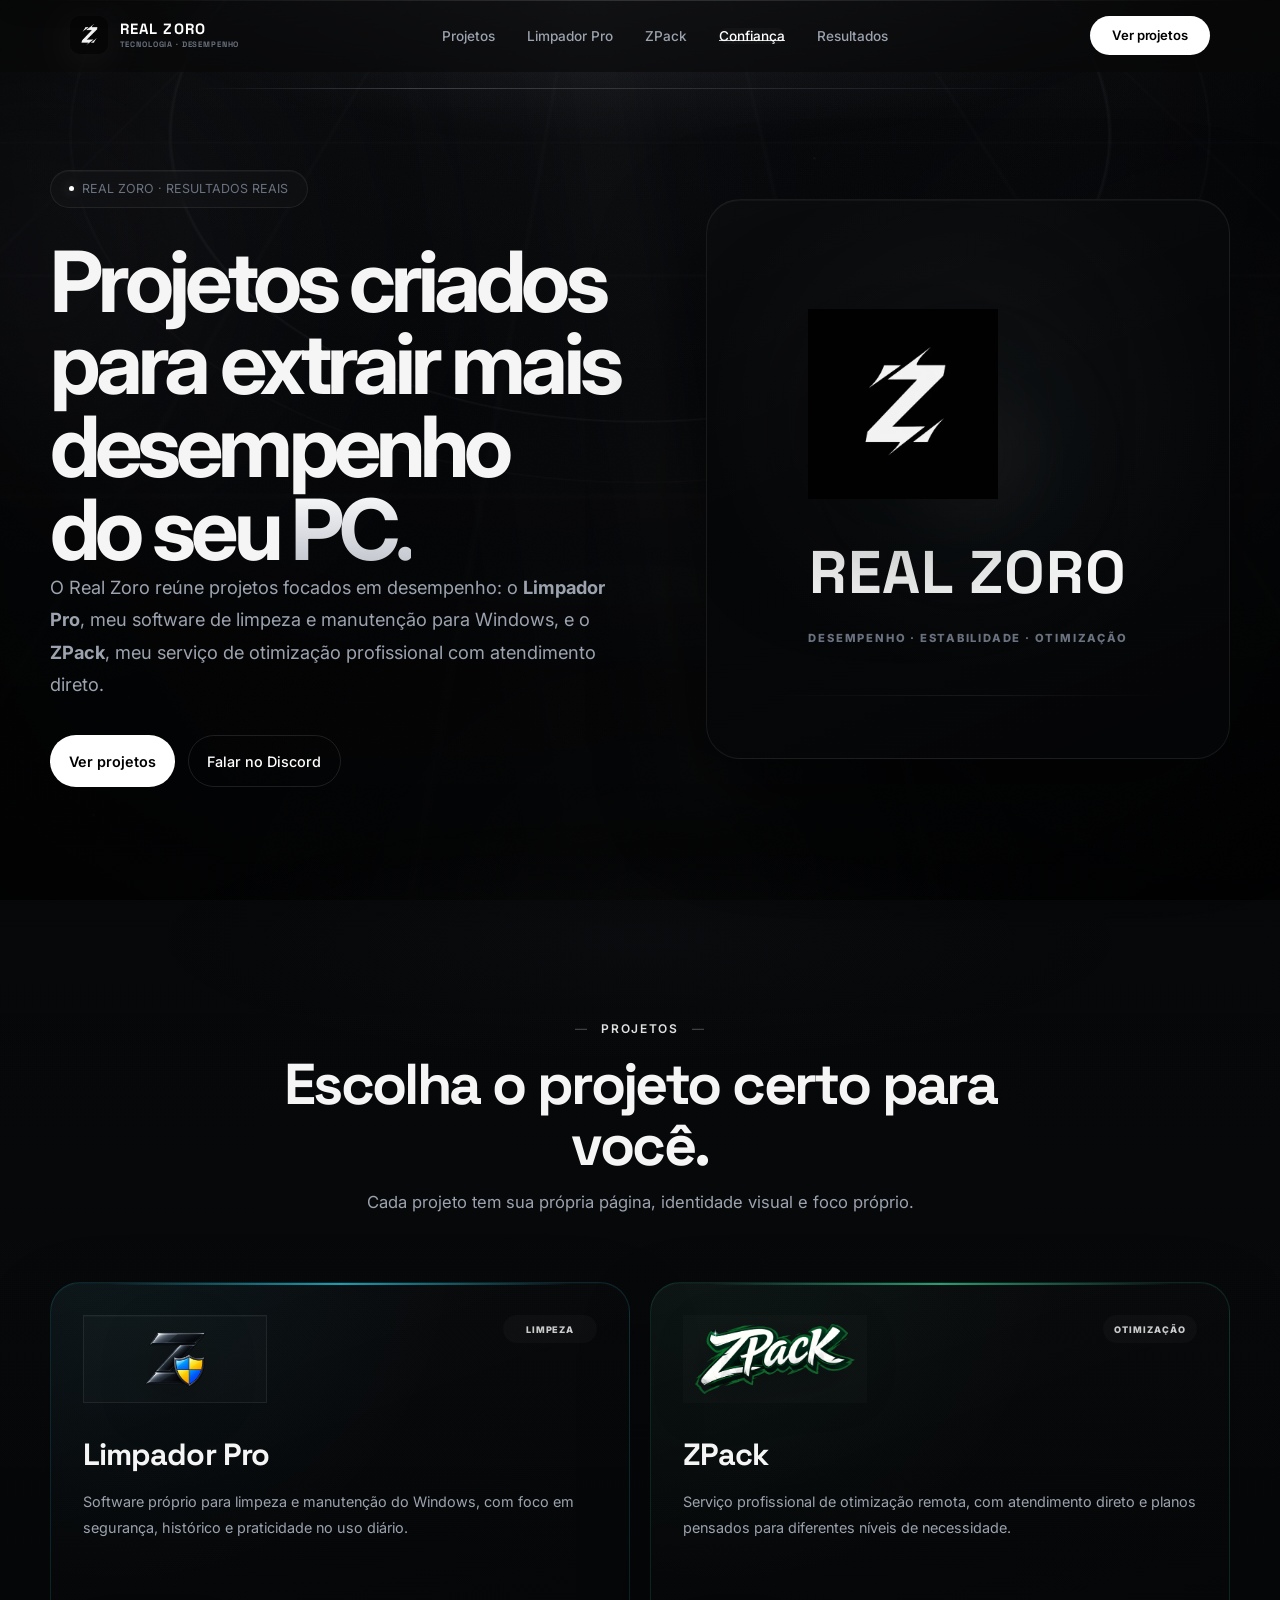
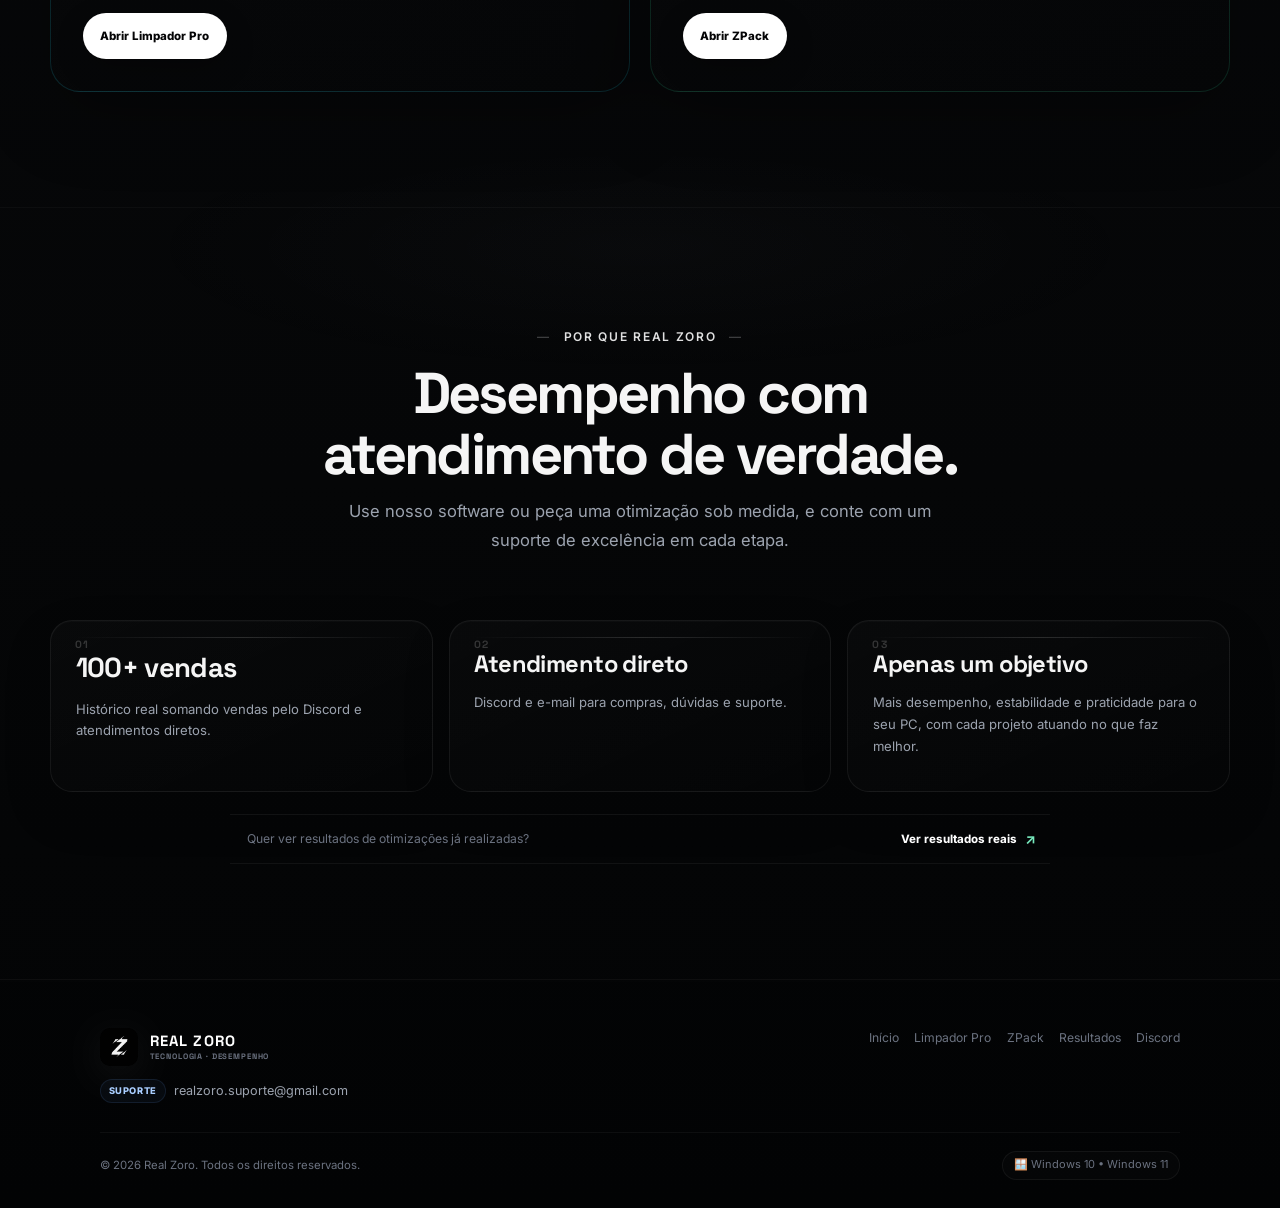
==== commit 5eb7a922: "Add files via upload" ====
--- a/index.html
+++ b/index.html
@@ -10,8 +10,8 @@
 <link href="https://fonts.googleapis.com" rel="preconnect"/><link crossorigin="" href="https://fonts.gstatic.com" rel="preconnect"/><link href="https://fonts.googleapis.com/css2?family=Inter:wght@400;500;600;700;800&amp;family=Space+Grotesk:wght@500;600;700&amp;display=swap" rel="stylesheet"/>
 <link href="assets/style.css" rel="stylesheet"/>
 <script type="application/ld+json">{"@context": "https://schema.org", "@type": "WebSite", "name": "Real Zoro", "description": "Site oficial do Real Zoro com os projetos Limpador Pro e ZPack.", "inLanguage": "pt-BR"}</script>
-</head><body class="page-home"><a class="skip-link" href="#conteudo">Pular para o conteúdo</a><canvas aria-hidden="true" id="particles"></canvas><div aria-hidden="true" class="site-bg"><div class="bg-orb orb-1"></div><div class="bg-orb orb-2"></div><div class="bg-orb orb-3"></div><div class="bg-grid"></div><div class="bg-beam"></div><div class="bg-noise"></div><div class="bg-vignette"></div></div><nav aria-label="Navegação principal" class="nav"><div class="nav-inner"><a aria-label="Real Zoro" class="logo realzoro-logo" href="#inicio"><img alt="" class="brand-logo-small" decoding="async" height="38" src="assets/LogoZ.webp" width="38"/><span class="realzoro-name"><strong>REAL ZORO</strong><small>Tecnologia · Desempenho</small></span></a><ul class="nav-links" id="navLinks"><li><a href="#projetos">Projetos</a></li><li><a href="limpador-pro/">Limpador Pro</a></li><li><a href="zpack/">ZPack</a></li><li><a href="#confianca">Confiança</a></li></ul><a class="nav-cta" href="#projetos">Ver projetos</a><button aria-controls="navLinks" aria-expanded="false" aria-label="Abrir menu" class="mobile-toggle" id="mobileToggle" type="button">☰</button></div></nav><main class="page-main" id="conteudo">
+</head><body class="page-home"><a class="skip-link" href="#conteudo">Pular para o conteúdo</a><canvas aria-hidden="true" id="particles"></canvas><div aria-hidden="true" class="site-bg"><div class="bg-orb orb-1"></div><div class="bg-orb orb-2"></div><div class="bg-orb orb-3"></div><div class="bg-grid"></div><div class="bg-beam"></div><div class="bg-noise"></div><div class="bg-vignette"></div></div><nav aria-label="Navegação principal" class="nav"><div class="nav-inner"><a aria-label="Real Zoro" class="logo realzoro-logo" href="#inicio"><img alt="" class="brand-logo-small" decoding="async" height="38" src="assets/LogoZ.webp" width="38"/><span class="realzoro-name"><strong>REAL ZORO</strong><small>Tecnologia · Desempenho</small></span></a><ul class="nav-links" id="navLinks"><li><a href="#projetos">Projetos</a></li><li><a href="limpador-pro/">Limpador Pro</a></li><li><a href="zpack/">ZPack</a></li><li><a href="#confianca">Confiança</a></li><li><a href="resultados/">Resultados</a></li></ul><a class="nav-cta" href="#projetos">Ver projetos</a><button aria-controls="navLinks" aria-expanded="false" aria-label="Abrir menu" class="mobile-toggle" id="mobileToggle" type="button">☰</button></div></nav><main class="page-main" id="conteudo">
 <section class="home-hero" id="inicio"><div class="wrap" style="width:100%"><div class="home-hero-grid"><div><div class="hero-pill"><span class="dot"></span>REAL ZORO · RESULTADOS REAIS</div><h1>Projetos criados para extrair mais desempenho do seu <span>PC.</span></h1><p class="hero-lead">O Real Zoro reúne projetos focados em desempenho: o <strong>Limpador Pro</strong>, meu software de limpeza e manutenção para Windows, e o <strong>ZPack</strong>, meu serviço de otimização profissional com atendimento direto.</p><div class="hero-actions"><a class="btn-main" href="#projetos">Ver projetos</a><a class="btn-ghost" href="https://discord.gg/urYvqz3s69" rel="noopener noreferrer" target="_blank">Falar no Discord</a></div></div><div class="home-brand-visual"><div><img alt="Logo oficial Real Zoro" class="home-brand-logo" decoding="async" fetchpriority="high" height="512" loading="eager" src="assets/LogoZ.webp" width="512"/><div class="home-brand-name">REAL ZORO</div><div class="home-brand-sub">Desempenho · estabilidade · otimização</div></div></div></div></div></section>
 <section class="home-solutions" id="projetos"><div class="wrap"><div class="sec-head reveal"><span class="sec-label">Projetos</span><h2 class="sec-title">Escolha o projeto certo para você.</h2><p class="sec-desc">Cada projeto tem sua própria página, identidade visual e foco próprio.</p></div><div class="home-solutions-grid"><article class="home-solution reveal d1"><div class="home-solution-head"><div class="home-solution-icon"><img alt="Ícone do Limpador Pro" decoding="async" fetchpriority="low" height="512" loading="lazy" src="assets/LimpadorIcon.webp" width="512"/></div><span class="solution-badge">Limpeza</span></div><h2>Limpador Pro</h2><p>Software próprio para limpeza e manutenção do Windows, com foco em segurança, histórico e praticidade no uso diário.</p><div class="solution-actions"><a class="solution-link" href="limpador-pro/">Abrir Limpador Pro</a></div></article><article class="home-solution zpack reveal d2"><div class="home-solution-head"><div class="home-solution-icon"><img alt="Logo ZPack" class="home-solution-logo" decoding="async" fetchpriority="low" height="389" loading="lazy" src="assets/ZPackLogo.webp" width="892"/></div><span class="solution-badge">Otimização</span></div><h2>ZPack</h2><p>Serviço profissional de otimização remota, com atendimento direto e planos pensados para diferentes níveis de necessidade.</p><div class="solution-actions"><a class="solution-link" href="zpack/">Abrir ZPack</a></div></article></div></div></section>
-<section class="home-trust" id="confianca"><div class="wrap"><div class="sec-head reveal"><span class="sec-label">Por que Real Zoro</span><h2 class="sec-title">Desempenho com atendimento de verdade.</h2><p class="sec-desc">Use nosso software ou peça uma otimização sob medida, e conte com um suporte de excelência em cada etapa.</p></div><div class="home-trust-grid"><article class="home-trust-card reveal d1"><strong>100+ vendas</strong><p>Histórico real somando vendas pelo Discord e atendimentos diretos.</p></article><article class="home-trust-card reveal d2"><strong>Atendimento direto</strong><p>Discord e e-mail para compras, dúvidas e suporte.</p></article><article class="home-trust-card reveal d3"><strong>Apenas um objetivo</strong><p>Mais desempenho, estabilidade e praticidade para o seu PC, com cada projeto atuando no que faz melhor.</p></article></div><div class="home-proof-cta reveal"><span>Quer ver resultados de otimizações já realizadas?</span><a href="zpack/#resultados-zpack">Ver resultados reais <b>↗</b></a></div></div></section>
-</main><footer class="footer page-footer"><div class="foot-inner"><div class="foot-brand"><a class="logo realzoro-logo" href="#inicio"><img alt="" class="brand-logo-small" decoding="async" fetchpriority="low" height="38" loading="lazy" src="assets/LogoZ.webp" width="38"/><span class="realzoro-name"><strong>REAL ZORO</strong><small>Tecnologia · Desempenho</small></span></a><a class="foot-email" href="mailto:realzoro.suporte@gmail.com"><span class="foot-email-label">Suporte</span><span>realzoro.suporte@gmail.com</span></a></div><nav aria-label="Links do rodapé" class="foot-nav"><a href="#inicio">Início</a><a href="limpador-pro/">Limpador Pro</a><a href="zpack/">ZPack</a><a href="https://discord.gg/urYvqz3s69" rel="noopener noreferrer" target="_blank">Discord</a></nav></div><div class="foot-bottom"><p>© 2026 Real Zoro. Todos os direitos reservados.</p><span class="os-tag">🪟 Windows 10 • Windows 11</span></div></footer><div class="mobile-buybar page-cta"><div class="mobile-buybar-copy"><strong>REAL ZORO</strong><span>Limpador Pro ou ZPack</span></div><a href="#projetos">Ver projetos</a></div><div aria-label="Visualização ampliada da imagem" aria-modal="true" class="lightbox" id="lightbox" role="dialog"><div class="lightbox-inner"><button aria-label="Fechar imagem ampliada" class="lightbox-close" id="lightboxClose" type="button">×</button><img alt="" id="lightboxImage"/></div></div><script defer="" src="assets/script.js"></script></body></html>+<section class="home-trust" id="confianca"><div class="wrap"><div class="sec-head reveal"><span class="sec-label">Por que Real Zoro</span><h2 class="sec-title">Desempenho com atendimento de verdade.</h2><p class="sec-desc">Use nosso software ou peça uma otimização sob medida, e conte com um suporte de excelência em cada etapa.</p></div><div class="home-trust-grid"><article class="home-trust-card reveal d1"><strong>100+ vendas</strong><p>Histórico real somando vendas pelo Discord e atendimentos diretos.</p></article><article class="home-trust-card reveal d2"><strong>Atendimento direto</strong><p>Discord e e-mail para compras, dúvidas e suporte.</p></article><article class="home-trust-card reveal d3"><strong>Apenas um objetivo</strong><p>Mais desempenho, estabilidade e praticidade para o seu PC, com cada projeto atuando no que faz melhor.</p></article></div><div class="home-proof-cta reveal"><span>Quer ver resultados de otimizações já realizadas?</span><a href="resultados/">Ver resultados reais <b>↗</b></a></div></div></section>
+</main><footer class="footer page-footer"><div class="foot-inner"><div class="foot-brand"><a class="logo realzoro-logo" href="#inicio"><img alt="" class="brand-logo-small" decoding="async" fetchpriority="low" height="38" loading="lazy" src="assets/LogoZ.webp" width="38"/><span class="realzoro-name"><strong>REAL ZORO</strong><small>Tecnologia · Desempenho</small></span></a><a class="foot-email" href="mailto:realzoro.suporte@gmail.com"><span class="foot-email-label">Suporte</span><span>realzoro.suporte@gmail.com</span></a></div><nav aria-label="Links do rodapé" class="foot-nav"><a href="#inicio">Início</a><a href="limpador-pro/">Limpador Pro</a><a href="zpack/">ZPack</a><a href="resultados/">Resultados</a><a href="https://discord.gg/urYvqz3s69" rel="noopener noreferrer" target="_blank">Discord</a></nav></div><div class="foot-bottom"><p>© 2026 Real Zoro. Todos os direitos reservados.</p><span class="os-tag">🪟 Windows 10 • Windows 11</span></div></footer><div class="mobile-buybar page-cta"><div class="mobile-buybar-copy"><strong>REAL ZORO</strong><span>Limpador Pro ou ZPack</span></div><a href="#projetos">Ver projetos</a></div><div aria-label="Visualização ampliada da imagem" aria-modal="true" class="lightbox" id="lightbox" role="dialog"><div class="lightbox-inner"><button aria-label="Fechar imagem ampliada" class="lightbox-close" id="lightboxClose" type="button">×</button><img alt="" id="lightboxImage"/></div></div><script defer="" src="assets/script.js"></script></body></html>
--- a/assets/style.css
+++ b/assets/style.css
@@ -1821,3 +1821,311 @@
   .service-flow-steps li{border-left:0;border-top:1px solid rgba(255,255,255,.045);padding:.78rem .3rem}
   .service-flow-steps li:first-child{border-top:0}
 }
+
+/* === V15 · Resultados ZPack premium === */
+.page-zpack .zpack-results{margin-top:4.4rem;padding-top:3.6rem}
+.page-zpack .results-head{margin-bottom:1.35rem}
+.page-zpack .results-head h2{font-size:clamp(2rem,3.7vw,3rem)}
+.page-zpack .results-head p{max-width:760px;font-size:.84rem;line-height:1.76}
+
+.results-discord-callout{display:flex;align-items:center;justify-content:space-between;gap:1.3rem;max-width:1060px;margin:0 auto 1.35rem;padding:.95rem 1.05rem;border:1px solid rgba(88,101,242,.13);border-radius:18px;background:linear-gradient(135deg,rgba(88,101,242,.035),rgba(255,255,255,.005));box-shadow:inset 0 1px 0 rgba(255,255,255,.02)}
+.results-discord-label{display:block;margin-bottom:.2rem;color:#aeb6ff;font-size:.54rem;font-weight:900;letter-spacing:.11em;text-transform:uppercase}
+.results-discord-callout strong{display:block;color:#fff;font-size:.79rem;line-height:1.45}
+.results-discord-callout p{margin:.2rem 0 0;color:var(--text-muted);font-size:.64rem;line-height:1.5}
+.results-discord-callout a,.results-bottom-discord a{flex:0 0 auto;display:inline-flex;align-items:center;gap:.45rem;padding:.62rem .78rem;border-radius:12px;border:1px solid rgba(255,255,255,.08);background:rgba(255,255,255,.025);color:#fff;text-decoration:none;font-size:.66rem;font-weight:800;transition:transform .25s var(--ease),border-color .25s var(--ease),background .25s var(--ease)}
+.results-discord-callout a:hover,.results-bottom-discord a:hover{transform:translateY(-2px);border-color:rgba(255,255,255,.14);background:rgba(255,255,255,.045)}
+
+/* Participação especial */
+.page-zpack .venas-feature{display:block;position:relative;overflow:hidden;max-width:1120px;margin:0 auto;padding:1.35rem;border-radius:32px;border:1px solid rgba(52,211,153,.19);background:radial-gradient(820px circle at 12% 0,rgba(52,211,153,.075),transparent 60%),radial-gradient(600px circle at 100% 25%,rgba(34,211,238,.035),transparent 62%),linear-gradient(155deg,rgba(255,255,255,.02),rgba(255,255,255,.006) 52%,rgba(0,0,0,.2));box-shadow:0 34px 86px rgba(0,0,0,.31),0 0 44px rgba(52,211,153,.025),inset 0 1px 0 rgba(255,255,255,.03)}
+.page-zpack .venas-feature::before{content:'';position:absolute;left:8%;right:8%;top:0;height:2px;background:linear-gradient(90deg,transparent,#45e4a7,rgba(34,211,238,.65),transparent);opacity:.76;box-shadow:0 0 20px rgba(52,211,153,.12)}
+.venas-special-head{display:grid;grid-template-columns:minmax(0,1fr) minmax(360px,.82fr);gap:1.4rem;align-items:center;padding:.35rem .25rem 1.2rem}
+.venas-identity{display:flex;align-items:center;gap:1rem;min-width:0}
+.venas-portrait-button{width:116px;height:116px;flex:0 0 116px;border-radius:28px!important;box-shadow:0 18px 38px rgba(0,0,0,.24),0 0 28px rgba(52,211,153,.06)}
+.venas-portrait-button img{object-position:center 20%}
+.venas-special-badge{display:inline-flex;align-items:center;gap:.42rem;width:max-content;margin-bottom:.35rem;padding:.31rem .64rem;border-radius:999px;border:1px solid rgba(52,211,153,.22);background:rgba(52,211,153,.065);color:#86f3c9;font-size:.59rem;font-weight:900;letter-spacing:.12em;text-transform:uppercase}
+.venas-special-badge::before{content:'★';font-size:.65rem}
+.venas-identity h3{margin:0 0 .2rem;font-family:'Space Grotesk',sans-serif;font-size:clamp(2.05rem,4vw,3rem);line-height:.95;letter-spacing:-.055em}
+.venas-identity .venas-role{margin:0;color:#e2fff3;font-size:1rem;font-weight:700}
+.venas-special-copy{padding:.95rem 1rem;border-left:1px solid rgba(255,255,255,.065)}
+.venas-featured-label{display:block;margin-bottom:.35rem;color:rgba(255,255,255,.46);font-size:.54rem;font-weight:900;letter-spacing:.11em;text-transform:uppercase}
+.venas-special-copy p{margin:0;color:var(--text-secondary);font-size:.75rem;line-height:1.66;max-width:500px}
+.venas-special-copy p strong{color:#fff}
+.venas-special-copy .venas-stats{grid-template-columns:repeat(3,minmax(0,1fr));margin:.82rem 0 .72rem;gap:.48rem}
+.venas-special-copy .venas-stats span{padding:.58rem .5rem;background:rgba(255,255,255,.01);border-color:rgba(255,255,255,.06)}
+.venas-special-copy .venas-stats strong{font-size:.94rem}
+.venas-special-copy .venas-stats small{font-size:.5rem}
+
+.venas-showcase-grid{display:grid;grid-template-columns:minmax(0,1.32fr) minmax(250px,.68fr);gap:.9rem}
+.media-shell{position:relative;overflow:hidden;border-radius:22px;border:1px solid rgba(255,255,255,.07);background:#070807;box-shadow:0 18px 42px rgba(0,0,0,.2)}
+.venas-video-primary{min-height:490px;display:flex;align-items:stretch}
+.result-video.featured{width:100%;height:100%;min-height:490px;object-fit:cover;border:0;border-radius:0;box-shadow:none;background:#040504}
+.venas-proof-secondary{min-height:490px}
+.venas-proof-secondary .result-image-button{height:100%}
+.venas-proof-secondary img{object-position:center 45%}
+.media-shell-label{position:absolute;left:.7rem;bottom:.7rem;z-index:3;display:flex;align-items:center;gap:.5rem;padding:.43rem .58rem;border-radius:10px;border:1px solid rgba(255,255,255,.08);background:rgba(6,8,7,.76);backdrop-filter:blur(10px);pointer-events:none}
+.media-shell-label span{color:#75e8ba;font-size:.52rem;font-weight:900;letter-spacing:.08em}
+.media-shell-label strong{color:#fff;font-size:.61rem;font-weight:750}
+.media-expand-button{position:absolute;right:.72rem;top:.72rem;z-index:4;display:inline-flex;align-items:center;gap:.4rem;padding:.47rem .62rem;border-radius:10px;border:1px solid rgba(255,255,255,.1);background:rgba(6,8,7,.76);backdrop-filter:blur(10px);color:#fff;font:inherit;font-size:.58rem;font-weight:800;cursor:pointer;transition:transform .22s var(--ease),background .22s var(--ease),border-color .22s var(--ease)}
+.media-expand-button:hover{transform:translateY(-2px);background:rgba(15,18,16,.94);border-color:rgba(255,255,255,.17)}
+
+/* Imagens clicáveis */
+.result-image-button{position:relative;display:block;width:100%;height:100%;padding:0;border:0;background:transparent;color:inherit;cursor:zoom-in;overflow:hidden;text-align:inherit}
+.result-image-button img{display:block;width:100%;height:100%;object-fit:cover;transition:transform .45s var(--ease),filter .35s var(--ease)}
+.result-image-button:hover img{transform:scale(1.018);filter:brightness(1.035)}
+.media-expand-mark{position:absolute;right:.68rem;top:.68rem;z-index:3;width:31px;height:31px;display:grid;place-items:center;border-radius:10px;border:1px solid rgba(255,255,255,.1);background:rgba(6,8,7,.76);backdrop-filter:blur(9px);color:#fff;font-size:.7rem;font-weight:900;opacity:.82;transition:transform .22s var(--ease),opacity .22s var(--ease)}
+.result-image-button:hover .media-expand-mark{transform:translate(1px,-1px);opacity:1}
+
+/* Recomendação em vídeo */
+.video-testimonial.video-testimonial-premium{display:grid;grid-template-columns:minmax(320px,.76fr) minmax(0,1.24fr);gap:1.5rem;max-width:980px;margin:1.55rem auto 0;padding:1.15rem;border-radius:28px;border:1px solid rgba(255,255,255,.075);background:radial-gradient(560px circle at 0 50%,rgba(52,211,153,.038),transparent 65%),linear-gradient(155deg,rgba(255,255,255,.014),rgba(255,255,255,.004));box-shadow:0 24px 58px rgba(0,0,0,.22),inset 0 1px 0 rgba(255,255,255,.02)}
+.video-testimonial-media{min-height:540px;max-width:360px;width:100%;justify-self:center}
+.result-video.portrait-large{width:100%;height:100%;min-height:540px;max-height:620px;object-fit:cover;border:0;border-radius:0;box-shadow:none;background:#050605}
+.video-testimonial-premium .video-testimonial-copy{align-self:center;padding:1rem 1.15rem}
+.video-testimonial-premium .video-testimonial-copy h3{font-size:clamp(1.8rem,3vw,2.4rem);margin-bottom:.55rem}
+.video-testimonial-premium .video-testimonial-copy p{font-size:.8rem;line-height:1.72;max-width:510px}
+.video-testimonial-actions{display:flex;align-items:center;gap:.65rem;flex-wrap:wrap;margin-top:1rem}
+.result-video-open{display:inline-flex;align-items:center;gap:.45rem;padding:.64rem .8rem;border-radius:12px;border:1px solid rgba(52,211,153,.17);background:rgba(52,211,153,.055);color:#dfffee;font:inherit;font-size:.68rem;font-weight:800;cursor:pointer;transition:transform .22s var(--ease),background .22s var(--ease),border-color .22s var(--ease)}
+.result-video-open:hover{transform:translateY(-2px);background:rgba(52,211,153,.09);border-color:rgba(52,211,153,.26)}
+
+/* Outros feedbacks */
+.results-subhead{max-width:760px;margin:2.3rem auto 1.05rem;text-align:center}
+.results-subhead>span{display:inline-block;margin-bottom:.32rem;color:#72e8ba;font-size:.55rem;font-weight:900;letter-spacing:.12em;text-transform:uppercase}
+.results-subhead h3{margin:0 0 .38rem;font-family:'Space Grotesk',sans-serif;font-size:clamp(1.35rem,2.7vw,1.85rem);letter-spacing:-.035em}
+.results-subhead p{margin:0;color:var(--text-muted);font-size:.67rem;line-height:1.58}
+.page-zpack .result-cards{gap:1.35rem;max-width:1120px;margin:0 auto}
+.page-zpack .result-card{border-radius:26px;border-color:rgba(255,255,255,.075);background:linear-gradient(165deg,rgba(255,255,255,.015),rgba(255,255,255,.004) 58%,rgba(0,0,0,.1));box-shadow:0 24px 58px rgba(0,0,0,.21),inset 0 1px 0 rgba(255,255,255,.018)}
+.page-zpack .result-card:hover{transform:translateY(-5px);border-color:rgba(52,211,153,.17);box-shadow:0 30px 70px rgba(0,0,0,.29),0 0 28px rgba(52,211,153,.025)}
+.page-zpack .result-proof{height:235px;border-bottom:1px solid rgba(255,255,255,.055)}
+.proof-tag{position:absolute;left:.68rem;bottom:.68rem;z-index:3;padding:.34rem .52rem;border-radius:9px;border:1px solid rgba(255,255,255,.08);background:rgba(6,8,7,.78);backdrop-filter:blur(9px);color:rgba(255,255,255,.75);font-size:.52rem;font-weight:800;letter-spacing:.06em;text-transform:uppercase;pointer-events:none}
+.page-zpack .result-card-body{padding:1.08rem 1.08rem 1.15rem}
+.page-zpack .result-person{position:relative;margin-bottom:.82rem;padding-right:72px}
+.result-status{position:absolute;right:0;top:50%;transform:translateY(-50%);padding:.28rem .48rem;border-radius:999px;border:1px solid rgba(52,211,153,.12);background:rgba(52,211,153,.035);color:#7ae8bd;font-size:.49rem;font-weight:900;letter-spacing:.08em;text-transform:uppercase}
+.page-zpack .result-card blockquote{min-height:52px;margin-bottom:.95rem;font-size:.74rem;line-height:1.65;color:#c5c9d1}
+.page-zpack .fps-change{padding:.78rem .82rem;border-radius:15px;background:linear-gradient(135deg,rgba(255,255,255,.012),rgba(52,211,153,.018));border-color:rgba(255,255,255,.06)}
+.page-zpack .fps-change strong{font-size:.92rem}
+.page-zpack .result-config{display:flex;align-items:center;justify-content:center;flex-wrap:wrap;gap:.28rem;margin:.78rem 0 0;color:rgba(255,255,255,.48);font-size:.61rem;text-align:center}
+.page-zpack .result-config i{font-style:normal;color:rgba(52,211,153,.42)}
+
+.results-bottom-discord{display:flex;align-items:center;justify-content:space-between;gap:1rem;max-width:900px;margin:1.3rem auto 0;padding:.78rem .88rem;border-top:1px solid rgba(255,255,255,.055);border-bottom:1px solid rgba(255,255,255,.055)}
+.results-bottom-discord strong{display:block;color:#fff;font-size:.7rem}
+.results-bottom-discord span{display:block;margin-top:.1rem;color:var(--text-muted);font-size:.6rem}
+.results-disclaimer{margin-top:1.15rem}
+
+/* Visualizador de mídia para imagens e vídeos dos resultados */
+.media-viewer{position:fixed;inset:0;z-index:2300;display:flex;align-items:center;justify-content:center;padding:2.2rem;background:rgba(0,0,0,.94);backdrop-filter:blur(16px);opacity:0;visibility:hidden;pointer-events:none;transition:opacity .28s var(--ease),visibility .28s var(--ease)}
+.media-viewer.open{opacity:1;visibility:visible;pointer-events:auto}
+.media-viewer-inner{position:relative;display:flex;align-items:center;justify-content:center;width:min(1320px,96vw);height:min(900px,92vh)}
+.media-viewer img,.media-viewer video{display:block;max-width:100%;max-height:100%;width:auto;height:auto;border-radius:18px;border:1px solid rgba(255,255,255,.12);background:#020302;box-shadow:0 32px 90px rgba(0,0,0,.65)}
+.media-viewer video{width:min(100%,1100px)}
+.media-viewer-close{position:absolute;right:-.3rem;top:-.3rem;z-index:5;width:44px;height:44px;display:grid;place-items:center;border-radius:14px;border:1px solid rgba(255,255,255,.12);background:rgba(16,17,18,.88);backdrop-filter:blur(10px);color:#fff;font:inherit;font-size:1.25rem;cursor:pointer;transition:transform .22s var(--ease),background .22s var(--ease)}
+.media-viewer-close:hover{transform:scale(1.05);background:rgba(30,32,33,.96)}
+
+@media(max-width:980px){
+  .results-discord-callout{max-width:920px}
+  .venas-special-head{grid-template-columns:1fr}
+  .venas-special-copy{border-left:0;border-top:1px solid rgba(255,255,255,.055);padding:1rem 0 .2rem}
+  .venas-showcase-grid{grid-template-columns:minmax(0,1.2fr) minmax(230px,.8fr)}
+  .page-zpack .result-cards{grid-template-columns:1fr 1fr}
+  .page-zpack .result-card:last-child{grid-column:1/-1;max-width:560px;width:100%;justify-self:center}
+}
+@media(max-width:760px){
+  .results-discord-callout,.results-bottom-discord{flex-direction:column;align-items:flex-start}
+  .results-discord-callout a,.results-bottom-discord a{width:100%;justify-content:space-between}
+  .venas-identity{align-items:flex-start}
+  .venas-portrait-button{width:92px;height:92px;flex-basis:92px;border-radius:22px!important}
+  .venas-showcase-grid{grid-template-columns:1fr}
+  .venas-video-primary,.result-video.featured{min-height:460px}
+  .venas-proof-secondary{min-height:420px}
+  .video-testimonial.video-testimonial-premium{grid-template-columns:1fr;padding:.9rem}
+  .video-testimonial-media{max-width:390px;min-height:560px}
+  .result-video.portrait-large{min-height:560px}
+  .video-testimonial-premium .video-testimonial-copy{padding:.7rem .35rem .35rem}
+  .page-zpack .result-cards{grid-template-columns:1fr}
+  .page-zpack .result-card:last-child{grid-column:auto;max-width:none}
+  .media-viewer{padding:1rem}
+  .media-viewer-inner{width:100%;height:94vh}
+  .media-viewer-close{right:.2rem;top:.2rem}
+}
+@media(max-width:500px){
+  .page-zpack .venas-feature{padding:.92rem;border-radius:24px}
+  .venas-special-head{padding:.1rem 0 .9rem}
+  .venas-identity{gap:.75rem}
+  .venas-portrait-button{width:78px;height:78px;flex-basis:78px;border-radius:18px!important}
+  .venas-special-badge{font-size:.51rem;padding:.26rem .5rem}
+  .venas-identity h3{font-size:1.8rem}
+  .venas-identity .venas-role{font-size:.78rem}
+  .venas-special-copy .venas-stats{grid-template-columns:repeat(3,1fr)}
+  .venas-video-primary,.result-video.featured{min-height:390px}
+  .venas-proof-secondary{min-height:380px}
+  .page-zpack .result-proof{height:205px}
+  .video-testimonial-media{min-height:500px}
+  .result-video.portrait-large{min-height:500px}
+  .video-testimonial-actions>*{width:100%;justify-content:space-between}
+}
+
+/* V15.1 · vídeo do Venas como primeiro elemento visual */
+.page-zpack .venas-primary-grid{display:grid;grid-template-columns:minmax(0,1.25fr) minmax(340px,.75fr);gap:1rem;align-items:stretch}
+.page-zpack .venas-feature-info{display:flex;flex-direction:column;justify-content:center;min-width:0;padding:.75rem .8rem .65rem 1rem;border-left:1px solid rgba(255,255,255,.06)}
+.page-zpack .venas-feature-info .venas-identity{margin-bottom:.95rem}
+.page-zpack .venas-feature-info .venas-special-copy{padding:.95rem 0 0;border-left:0;border-top:1px solid rgba(255,255,255,.055)}
+.page-zpack .venas-proof-row{height:230px;margin-top:.9rem}
+.page-zpack .venas-proof-row .result-image-button{height:100%}
+.page-zpack .venas-proof-row img{object-position:center 46%}
+
+@media(max-width:980px){
+  .page-zpack .venas-primary-grid{grid-template-columns:1fr}
+  .page-zpack .venas-feature-info{padding:1rem .15rem .2rem;border-left:0;border-top:1px solid rgba(255,255,255,.055)}
+  .page-zpack .venas-proof-row{height:270px}
+}
+@media(max-width:560px){
+  .page-zpack .venas-proof-row{height:220px}
+}
+
+/* === V16 · Resultados em página própria === */
+body.page-results{--page-accent-rgb:226,232,240;--page-accent:#f5f7fb}
+body.page-results .site-bg{--bg-a:255,255,255;--bg-b:167,139,250;--bg-c:52,211,153}
+.results-teaser{max-width:980px;margin:1.7rem auto 0;display:flex;align-items:center;justify-content:space-between;gap:1.35rem;padding:1.1rem 1.2rem;border:1px solid rgba(255,255,255,.07);border-radius:22px;background:linear-gradient(155deg,rgba(255,255,255,.012),rgba(255,255,255,.004));box-shadow:0 18px 42px rgba(0,0,0,.18),inset 0 1px 0 rgba(255,255,255,.018)}
+.results-teaser-copy{max-width:670px}
+.results-teaser-copy h2{margin:.35rem 0 .38rem;font-family:'Space Grotesk',sans-serif;font-size:1.18rem;letter-spacing:-.025em}
+.results-teaser-copy p{margin:0;color:var(--text-muted);font-size:.7rem;line-height:1.58}
+.results-teaser-actions{display:flex;align-items:center;gap:.55rem;flex:0 0 auto}
+.results-teaser-actions .btn-main,.results-teaser-actions .btn-ghost{font-size:.68rem;padding:.7rem .9rem}
+
+.results-page-main{overflow:hidden}
+.results-page-hero{padding:148px 2rem 58px;position:relative}
+.results-page-hero-inner{max-width:880px;margin:0 auto;text-align:center}
+.results-page-hero h1{margin:.62rem 0 .8rem;font-family:'Space Grotesk',sans-serif;font-size:clamp(2.25rem,5vw,4.5rem);line-height:.98;letter-spacing:-.06em}
+.results-page-hero p{max-width:720px;margin:0 auto;color:var(--text-secondary);font-size:.92rem;line-height:1.75}
+.results-page-actions{display:flex;align-items:center;justify-content:center;gap:.7rem;flex-wrap:wrap;margin-top:1.45rem}
+.results-page-section{padding:62px 2rem}
+.results-page-section>.wrap{max-width:1120px}
+
+.special-section-head{display:flex;align-items:center;gap:1.15rem;margin-bottom:1.25rem}
+.special-yellow-badge{display:inline-flex;align-items:center;justify-content:center;width:max-content;padding:.42rem .72rem;border-radius:999px;border:1px solid rgba(251,191,36,.45);background:linear-gradient(180deg,rgba(251,191,36,.22),rgba(251,191,36,.09));color:#ffe28a;font-size:.66rem;font-weight:900;letter-spacing:.09em;text-transform:uppercase;box-shadow:inset 0 1px 0 rgba(255,255,255,.12),0 8px 22px rgba(251,191,36,.07)}
+.special-yellow-badge.small{padding:.32rem .58rem;font-size:.58rem}
+.special-overline{display:block;margin-bottom:.16rem;color:rgba(255,255,255,.42);font-size:.58rem;font-weight:900;letter-spacing:.12em;text-transform:uppercase}
+.special-section-head h2{margin:0;font-family:'Space Grotesk',sans-serif;font-size:clamp(2rem,4vw,3rem);letter-spacing:-.045em}
+.special-role{margin:.16rem 0 0;color:#fff;font-size:.86rem;font-weight:700}
+
+.venas-premium{display:grid;grid-template-columns:minmax(0,.9fr) minmax(360px,1.1fr);gap:1.25rem;align-items:stretch;padding:1.05rem;border:1px solid rgba(251,191,36,.14);border-radius:28px;background:radial-gradient(620px circle at 12% 0,rgba(251,191,36,.04),transparent 64%),linear-gradient(155deg,rgba(255,255,255,.014),rgba(255,255,255,.004) 58%,rgba(0,0,0,.16));box-shadow:0 30px 72px rgba(0,0,0,.25),inset 0 1px 0 rgba(255,255,255,.02)}
+.venas-video-column{display:flex;align-items:center;justify-content:center;min-width:0}
+.proof-panel{width:100%;padding:.85rem;border:1px solid rgba(255,255,255,.07);border-radius:21px;background:rgba(0,0,0,.16);box-shadow:inset 0 1px 0 rgba(255,255,255,.018)}
+.proof-panel-head{display:flex;align-items:center;justify-content:space-between;gap:.7rem;margin-bottom:.7rem}
+.proof-panel-head span{color:rgba(255,255,255,.42);font-size:.54rem;font-weight:900;letter-spacing:.11em;text-transform:uppercase}
+.proof-panel-head strong{font-size:.7rem}
+.media-native{display:block;margin:0 auto;max-width:100%;height:auto;background:#030303;border:1px solid rgba(255,255,255,.075);border-radius:16px}
+.video-venas{width:480px;max-width:100%;aspect-ratio:4/3}
+.video-poucamira{width:576px;max-width:100%;aspect-ratio:9/16}
+.media-open{display:flex;align-items:center;justify-content:space-between;gap:.65rem;width:100%;margin-top:.65rem;padding:.64rem .75rem;border-radius:12px;border:1px solid rgba(255,255,255,.08);background:rgba(255,255,255,.025);color:#fff;font:inherit;font-size:.65rem;font-weight:800;cursor:pointer;transition:transform .25s var(--ease),background .25s var(--ease),border-color .25s var(--ease)}
+.media-open:hover{transform:translateY(-2px);background:rgba(255,255,255,.04);border-color:rgba(255,255,255,.13)}
+
+.venas-profile-column{display:grid;grid-template-columns:minmax(220px,.72fr) minmax(0,1.28fr);gap:1rem;align-items:stretch}
+.venas-portrait-card{position:relative;overflow:hidden;display:flex;flex-direction:column;align-items:center;justify-content:center;width:100%;min-height:0;padding:.62rem;border:1px solid rgba(255,255,255,.07);border-radius:21px;background:rgba(255,255,255,.005);color:#fff;cursor:pointer}
+.venas-portrait-card img{display:block;width:100%;height:auto;max-height:330px;object-fit:contain;border-radius:15px}
+.venas-portrait-card span,.full-proof-button span,.result-card-media span{display:block;width:100%;margin-top:.55rem;color:rgba(255,255,255,.52);font-size:.58rem;font-weight:700;text-align:center}
+.venas-copy-card{display:flex;flex-direction:column;justify-content:center;padding:1.1rem 1rem}
+.venas-copy-card h3{margin:.58rem 0 .15rem;font-family:'Space Grotesk',sans-serif;font-size:2.25rem;line-height:1;letter-spacing:-.055em}
+.venas-king-line{margin:0 0 .65rem;color:#fff!important;font-size:1rem!important;font-weight:800;line-height:1.4!important}
+.venas-copy-card>p:not(.venas-king-line){margin:0;color:var(--text-secondary);font-size:.76rem;line-height:1.68;max-width:48ch}
+.venas-stats-simple{display:grid;grid-template-columns:repeat(2,minmax(0,1fr));gap:.58rem;margin:1rem 0}
+.venas-stats-simple span{padding:.72rem .76rem;border:1px solid rgba(255,255,255,.07);border-radius:14px;background:rgba(255,255,255,.012)}
+.venas-stats-simple strong{display:block;font-family:'Space Grotesk',sans-serif;font-size:1.5rem;letter-spacing:-.04em}
+.venas-stats-simple small{display:block;margin-top:.08rem;color:var(--text-muted);font-size:.59rem;text-transform:uppercase;letter-spacing:.07em}
+.venas-profile-button{display:flex;align-items:center;justify-content:space-between;gap:.7rem;width:max-content;min-width:205px;padding:.72rem .78rem .72rem .9rem;border-radius:13px;border:1px solid rgba(251,191,36,.22);background:linear-gradient(180deg,rgba(251,191,36,.075),rgba(255,255,255,.012));color:#fff;text-decoration:none;font-size:.68rem;font-weight:850;box-shadow:inset 0 1px 0 rgba(255,255,255,.035);transition:transform .25s var(--ease),border-color .25s var(--ease),background .25s var(--ease)}
+.venas-profile-button b{width:30px;height:30px;display:grid;place-items:center;border-radius:9px;background:rgba(251,191,36,.1);color:#ffe28a}
+.venas-profile-button:hover{transform:translateY(-2px);border-color:rgba(251,191,36,.36);background:linear-gradient(180deg,rgba(251,191,36,.11),rgba(255,255,255,.018))}
+
+.venas-proof-card{display:grid;grid-template-columns:minmax(250px,.72fr) minmax(0,1.28fr);gap:1.3rem;align-items:center;max-width:920px;margin:1.2rem auto 0;padding:1rem;border-top:1px solid rgba(255,255,255,.055);border-bottom:1px solid rgba(255,255,255,.055)}
+.proof-copy{padding:.5rem .25rem}
+.proof-eyebrow{display:block;color:rgba(255,255,255,.42);font-size:.55rem;font-weight:900;letter-spacing:.11em;text-transform:uppercase}
+.proof-copy h3{margin:.3rem 0 .35rem;font-family:'Space Grotesk',sans-serif;font-size:1.35rem;letter-spacing:-.03em}
+.proof-copy p{margin:0;color:var(--text-muted);font-size:.68rem;line-height:1.58}
+.full-proof-button,.result-card-media{display:flex;flex-direction:column;align-items:center;justify-content:center;width:100%;padding:.58rem;border:1px solid rgba(255,255,255,.065);border-radius:17px;background:rgba(255,255,255,.006);color:#fff;cursor:pointer}
+.full-proof-button img{display:block;width:auto;max-width:100%;height:auto;max-height:520px;object-fit:contain;border-radius:12px}
+
+.recommendation-section{padding-top:42px;padding-bottom:42px}
+.video-recommendation{display:grid;grid-template-columns:320px minmax(0,1fr);gap:1.4rem;align-items:center;max-width:880px;margin:0 auto;padding:1.05rem;border:1px solid rgba(167,139,250,.13);border-radius:26px;background:radial-gradient(520px circle at 0 50%,rgba(167,139,250,.05),transparent 64%),linear-gradient(155deg,rgba(255,255,255,.012),rgba(255,255,255,.004));box-shadow:0 20px 50px rgba(0,0,0,.2),inset 0 1px 0 rgba(255,255,255,.02)}
+.recommendation-video-wrap{display:flex;flex-direction:column;align-items:center;max-width:320px;width:100%;justify-self:center}
+.recommendation-video-wrap .video-poucamira{width:320px;max-width:100%;max-height:568px;object-fit:contain}
+.recommendation-open{border-color:rgba(167,139,250,.14);background:rgba(167,139,250,.025)}
+.recommendation-copy{padding:.75rem 1rem .75rem .35rem}
+.recommendation-badge{display:inline-flex;padding:.3rem .56rem;border-radius:999px;border:1px solid rgba(167,139,250,.16);background:rgba(167,139,250,.035);color:#d3c3ff;font-size:.57rem;font-weight:900;letter-spacing:.1em;text-transform:uppercase}
+.recommendation-copy h2{margin:.52rem 0 .45rem;font-family:'Space Grotesk',sans-serif;font-size:2rem;letter-spacing:-.045em}
+.recommendation-copy p{margin:0;max-width:500px;color:var(--text-secondary);font-size:.76rem;line-height:1.7}
+.recommendation-actions{margin-top:.95rem}
+.recommendation-actions a{display:inline-flex;align-items:center;gap:.45rem;color:#fff;text-decoration:none;font-size:.68rem;font-weight:800;border-bottom:1px solid rgba(255,255,255,.16);padding-bottom:.18rem}
+
+.results-section-title{max-width:760px;margin:0 auto 1.35rem;text-align:center}
+.results-section-title h2{margin:.42rem 0 .5rem;font-family:'Space Grotesk',sans-serif;font-size:clamp(1.7rem,3.2vw,2.45rem);letter-spacing:-.045em}
+.results-section-title p{margin:0;color:var(--text-muted);font-size:.72rem;line-height:1.62}
+.results-grid-v16{display:grid;grid-template-columns:repeat(2,minmax(0,1fr));gap:1.35rem;max-width:1040px;margin:0 auto}
+.result-card-v16{overflow:hidden;border:1px solid rgba(255,255,255,.075);border-radius:24px;background:linear-gradient(165deg,rgba(255,255,255,.013),rgba(255,255,255,.004) 58%,rgba(0,0,0,.12));box-shadow:0 22px 52px rgba(0,0,0,.21),inset 0 1px 0 rgba(255,255,255,.018);transition:transform .3s var(--ease),border-color .3s var(--ease),box-shadow .3s var(--ease)}
+.result-card-v16:hover{transform:translateY(-4px);border-color:rgba(255,255,255,.12);box-shadow:0 28px 62px rgba(0,0,0,.28),inset 0 1px 0 rgba(255,255,255,.02)}
+.result-card-wide{grid-column:1/-1;display:grid;grid-template-columns:minmax(0,1.05fr) minmax(340px,.95fr);max-width:100%}
+.result-card-media{border:0;border-radius:0;background:#050505;padding:.6rem}
+.result-card-media img{display:block;width:100%;height:auto;max-height:430px;object-fit:contain;border-radius:14px;background:#050505}
+.result-card-wide .result-card-media img{max-height:500px}
+.result-card-content{padding:1.05rem 1.1rem 1.15rem}
+.result-card-wide .result-card-content{display:flex;flex-direction:column;justify-content:center;padding:1.25rem 1.35rem}
+.result-card-person{display:flex;align-items:flex-end;justify-content:space-between;gap:.7rem;margin-bottom:.75rem}
+.result-card-person strong{font-family:'Space Grotesk',sans-serif;font-size:1.06rem;letter-spacing:-.02em}
+.result-card-person span{color:var(--text-muted);font-size:.58rem}
+.result-card-v16 blockquote{margin:0 0 .9rem;color:#c8ccd4;font-size:.75rem;line-height:1.65}
+.result-metrics{display:grid;grid-template-columns:1fr auto 1fr;align-items:center;gap:.58rem;padding:.75rem;border:1px solid rgba(255,255,255,.06);border-radius:15px;background:rgba(255,255,255,.008)}
+.result-metrics span{min-width:0}
+.result-metrics small{display:block;color:var(--text-muted);font-size:.55rem;text-transform:uppercase;letter-spacing:.06em}
+.result-metrics strong{display:block;margin-top:.06rem;font-family:'Space Grotesk',sans-serif;font-size:1.05rem;letter-spacing:-.025em}
+.result-metrics b{color:rgba(255,255,255,.35)}
+.result-metrics .after strong{color:#fff}
+.result-metrics-double{grid-template-columns:1fr auto 1fr;row-gap:.58rem}
+.result-hardware{margin:.8rem 0 0;color:var(--text-muted);font-size:.62rem;line-height:1.5}
+.result-hardware i{font-style:normal;color:rgba(255,255,255,.26);margin:0 .25rem}
+
+.discord-proof-block{display:flex;align-items:center;justify-content:space-between;gap:1.2rem;max-width:980px;margin:1.55rem auto 0;padding:1rem 1.05rem;border:1px solid rgba(88,101,242,.12);border-radius:18px;background:linear-gradient(135deg,rgba(88,101,242,.025),rgba(255,255,255,.004));box-shadow:inset 0 1px 0 rgba(255,255,255,.018)}
+.discord-proof-label{display:block;margin-bottom:.18rem;color:#abb4ff;font-size:.55rem;font-weight:900;letter-spacing:.1em;text-transform:uppercase}
+.discord-proof-block strong{display:block;font-size:.78rem}
+.discord-proof-block p{margin:.22rem 0 0;color:var(--text-muted);font-size:.64rem;line-height:1.5}
+.discord-proof-block a{flex:0 0 auto;display:inline-flex;align-items:center;gap:.45rem;padding:.62rem .76rem;border-radius:12px;border:1px solid rgba(255,255,255,.08);background:rgba(255,255,255,.025);color:#fff;text-decoration:none;font-size:.65rem;font-weight:800}
+.results-disclaimer-v16{margin:1rem auto 0;max-width:780px;text-align:center;color:rgba(255,255,255,.36);font-size:.58rem;line-height:1.55}
+
+/* Visualizador de mídia v16: nunca mistura imagem e vídeo, sem upscale forçado */
+.media-viewer{position:fixed;inset:0;z-index:2300;display:flex;align-items:center;justify-content:center;padding:1.25rem;background:rgba(0,0,0,.95);backdrop-filter:blur(14px);opacity:0;visibility:hidden;pointer-events:none;transition:opacity .25s var(--ease),visibility .25s var(--ease)}
+.media-viewer.open{opacity:1;visibility:visible;pointer-events:auto}
+.media-viewer-inner{position:relative;display:flex;align-items:center;justify-content:center;width:100%;height:100%;max-width:calc(100vw - 2.5rem);max-height:calc(100vh - 2.5rem)}
+.media-viewer-stage{display:flex;align-items:center;justify-content:center;width:100%;height:100%}
+.media-viewer-stage img,.media-viewer-stage video{display:block;width:auto;height:auto;max-width:min(94vw,1600px);max-height:88vh;object-fit:contain;border-radius:14px;border:1px solid rgba(255,255,255,.1);background:#000;box-shadow:0 30px 80px rgba(0,0,0,.62)}
+.media-viewer-stage video{max-width:94vw}
+.media-viewer-close{position:fixed;right:1.1rem;top:1.1rem;z-index:5;width:44px;height:44px;display:grid;place-items:center;border-radius:14px;border:1px solid rgba(255,255,255,.12);background:rgba(16,17,18,.9);color:#fff;font:inherit;font-size:1.25rem;cursor:pointer}
+
+@media(max-width:980px){
+  .results-teaser{flex-direction:column;align-items:flex-start}
+  .results-teaser-actions{width:100%;flex-wrap:wrap}
+  .venas-premium{grid-template-columns:1fr}
+  .venas-profile-column{grid-template-columns:280px 1fr}
+  .result-card-wide{grid-template-columns:1fr}
+}
+@media(max-width:768px){
+  .results-page-hero{padding:120px 1.25rem 42px}
+  .results-page-section{padding:48px 1.25rem}
+  .special-section-head{align-items:flex-start;flex-direction:column;gap:.7rem}
+  .venas-profile-column{grid-template-columns:1fr}
+  .venas-portrait-card{max-width:360px;justify-self:center;margin:0 auto}
+  .venas-copy-card{padding:.55rem .15rem .25rem}
+  .venas-proof-card{grid-template-columns:1fr}
+  .video-recommendation{grid-template-columns:1fr;padding:.9rem}
+  .recommendation-copy{padding:.5rem .2rem .25rem}
+  .results-grid-v16{grid-template-columns:1fr}
+  .result-card-wide{grid-column:auto}
+  .discord-proof-block{flex-direction:column;align-items:flex-start}
+  .discord-proof-block a{width:100%;justify-content:space-between}
+  .media-viewer{padding:.65rem}
+  .media-viewer-inner{max-width:calc(100vw - 1.3rem);max-height:calc(100vh - 1.3rem)}
+  .media-viewer-stage img,.media-viewer-stage video{max-width:94vw;max-height:84vh}
+  .media-viewer-close{right:.6rem;top:.6rem}
+}
+@media(max-width:520px){
+  .results-page-actions,.results-teaser-actions{align-items:stretch;flex-direction:column}
+  .results-page-actions a,.results-teaser-actions a{width:100%;justify-content:center}
+  .venas-stats-simple{grid-template-columns:1fr 1fr}
+  .result-metrics{grid-template-columns:1fr auto 1fr}
+  .result-metrics strong{font-size:.92rem}
+}
